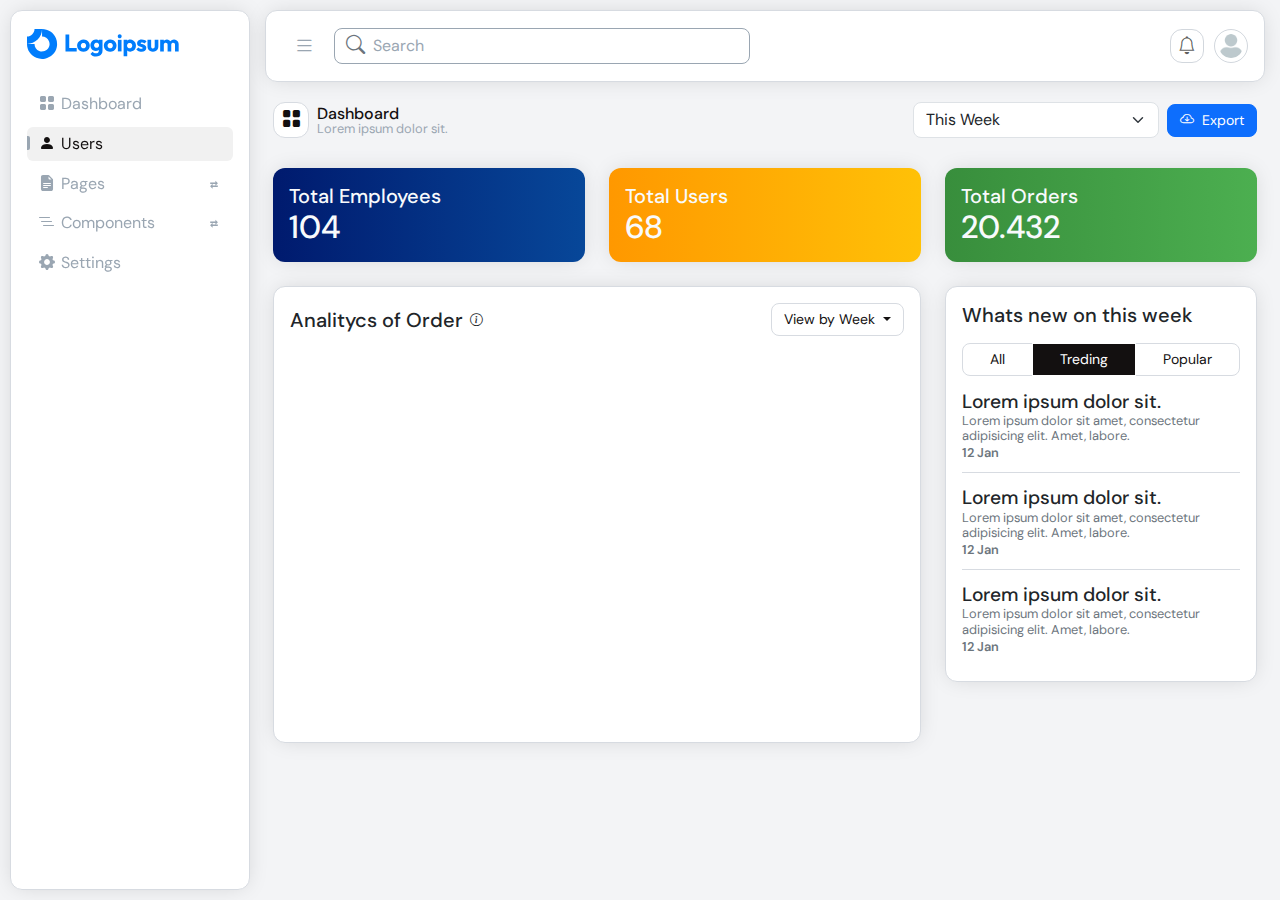
==== basic-admin/index.html @ 8241bf16 "init basic-admin" ====
<!DOCTYPE html>
<html lang="en">

<head>
    <title></title>
    <meta charset="UTF-8">
    <meta name="viewport" content="width=device-width, initial-scale=1">

    <!-- Google Fonts -->
    <link rel="preconnect" href="https://fonts.googleapis.com">
    <link rel="preconnect" href="https://fonts.gstatic.com" crossorigin>
    <link
        href="https://fonts.googleapis.com/css2?family=DM+Sans:ital,opsz,wght@0,9..40,100..1000;1,9..40,100..1000&display=swap"
        rel="stylesheet">

    <!-- Boostrap CSS -->
    <link href="assets/css/bootstrap.min.css" rel="stylesheet">
    <!-- Boostrap Icons -->
    <link rel="stylesheet" href="https://cdn.jsdelivr.net/npm/bootstrap-icons@1.11.3/font/bootstrap-icons.min.css">
    <!-- ApexChartsCss -->
    <link href="assets/css/apexcharts.css" rel="stylesheet">

    <!-- Custom CSS -->
    <link href="assets/css/app.css" rel="stylesheet">

    <!-- Boostrap JS -->
    <script src="assets/js/popper.min.js"></script>
    <script src="assets/js/bootstrap.min.js"></script>
    <!-- jquery -->
    <script src="assets/js/jquery-3.5.1.min.js"></script>
    <!-- ApexCharts JS -->
    <script src="assets/js/apexcharts.min.js"></script>
    <!-- Custom JS -->
    <script src="assets/js/app.js"></script>
</head>

<body>
    <!-- Start Sidebar -->
    <div class="sidebar" id="sidebar" sidebar-mode-mini="false">
        <div class="sidebar-header">
            <a href="#" class="sidebar-brand"><img src="assets/img/logo.svg" alt="Logo"></a>
            <a href="#" class="sidebar-brand-mini"><img src="assets/img/logo-mini.svg" alt="Logo"></a>
            <button class="sidebar-toggler" id="sidebar-toggler">
                <i class="bi bi-escape"></i>
            </button>
        </div>

        <ul class="sidebar-menu">
            <li class="sidebar-link">
                <a href="#" class="sidebar-item">
                    <i class="bi bi-grid-fill"></i>
                    <span>Dashboard</span>
                </a>
            </li>
            <li class="sidebar-link">
                <a href="#" class="sidebar-item active">
                    <i class="bi bi-person-fill"></i>
                    <span>Users</span>
                </a>
            </li>
            <li class="sidebar-link">
                <a href="javascript:void(0)" class="sidebar-item sub-item collapsed" data-bs-toggle="collapse"
                    data-bs-target="#menu-collapse">
                    <i class="bi bi-file-earmark-text-fill"></i>
                    <span>Pages</span>
                </a>
                <ul class="collapse" id="menu-collapse">
                    <li class="sidebar-subitem">
                        <a href="#" class="sidebar-subitem-link">Home</a>
                    </li>
                    <li class="sidebar-subitem">
                        <a href="#" class="sidebar-subitem-link active">About</a>
                    </li>
                    <li class="sidebar-subitem">
                        <a href="#" class="sidebar-subitem-link">Services</a>
                    </li>
                </ul>
            </li>
            <li class="sidebar-link">
                <a href="javascript:void(0)" class="sidebar-item sub-item collapsed" data-bs-toggle="collapse"
                    data-bs-target="#components-collapse">
                    <i class="bi bi-list-nested"></i>
                    <span>Components</span>
                </a>
                <ul class="collapse" id="components-collapse">
                    <li class="sidebar-subitem">
                        <a href="#" class="sidebar-subitem-link">Buttons</a>
                    </li>
                    <li class="sidebar-subitem">
                        <a href="#" class="sidebar-subitem-link">Forms</a>
                    </li>
                    <li class="sidebar-subitem">
                        <a href="#" class="sidebar-subitem-link">Tables</a>
                    </li>
                </ul>
            </li>
            <li class="sidebar-link">
                <a href="#" class="sidebar-item">
                    <i class="bi bi-gear-fill"></i>
                    <span>Settings</span>
                </a>
            </li>
        </ul>
    </div>
    <!-- End Sidebar -->

    <main>
        <!-- Start Navbar -->
        <nav class="navbar navbar-expand-lg">
            <button class="sidebar-toggler">
                <i class="bi bi-list"></i>
            </button>
            <div class="navbar-content" id="navbarNav">
                <div class="navbar-nav">
                    <div class="navbar-search">
                        <div class="custom-input-group">
                            <div class="input-group-prefix">
                                <i class="bi bi-search"></i>
                            </div>
                            <input type="search" placeholder="Search" class="form-control">
                        </div>
                    </div>
                </div>

                <ul class="navbar-nav">
                    <!-- Notification dropdown -->
                    <li class="nav-item dropdown notification-dropdown">
                        <div class="dropdown">
                            <a class="nav-link dropdown-toggle" href="#" role="button" data-bs-toggle="dropdown"
                                aria-expanded="false">
                                <i class="bi bi-bell"></i>
                            </a>
                            <ul class="dropdown-menu">
                                <li>
                                    <a href="#" class="dropdown-item">Notification 1</a>
                                </li>
                                <li>
                                    <a href="#" class="dropdown-item">Notification 2</a>
                                </li>
                                <li>
                                    <a href="#" class="dropdown-item">Notification 3</a>
                                </li>
                            </ul>
                        </div>
                    </li>

                    <!-- Profile dropdown -->
                    <li class="nav-item dropdown profile-dropdown">
                        <div class="dropdown">
                            <a class="nav-link dropdown-toggle" href="#" role="button" data-bs-toggle="dropdown"
                                aria-expanded="false">
                                <img src="assets/img/avatars/user.png" alt="Avatar" class="avatar">
                            </a>
                            <ul class="dropdown-menu">
                                <li>
                                    <a href="#" class="dropdown-item">Profile</a>
                                </li>
                                <li>
                                    <a href="#" class="dropdown-item">Settings</a>
                                </li>
                                <li>
                                    <a href="#" class="dropdown-item">Logout</a>
                                </li>
                            </ul>
                        </div>
                    </li>
                </ul>
            </div>
        </nav>
        <!-- End Navbar -->

        <!-- Start Content -->
        <div class="content">
            <div class="row">
                <!-- <div class="col-12">
                    <nav aria-label="breadcrumb">
                        <ol class="breadcrumb">
                            <li class="breadcrumb-item" aria-current="page">Home</li>
                            <li class="breadcrumb-item active" aria-current="page">Dasboard</li>
                        </ol>
                    </nav>
                </div> -->

                <!-- Content Title -->
                <div class="col-md-12">
                    <div class="content-title">
                        <div class="content-title-badge">
                            <div class="content-title-icon">
                                <i class="bi bi-grid-fill"></i>
                            </div>
                            <div class="content-title-text">
                                <h5>Dashboard</h5>
                                <span>Lorem ipsum dolor sit.</span>
                            </div>
                        </div>

                        <select name="date" id="date-dashboard" class="form-select w-25">
                            <option value="today">Today</option>
                            <option value="yesterday">Yesterday</option>
                            <option value="week" selected>This Week</option>
                            <option value="month">This Month</option>
                            <option value="year">This Year</option>
                        </select>

                        <button class="btn btn-primary"><i class="bi bi-cloud-arrow-down"></i> Export</button>
                    </div>
                </div>

                <!-- Content Card -->
                <div class="col-md-12">
                    <div class="row content-card">
                        <div class="col-12 col-md-4 content-card-item">
                            <div class="card">
                                <div class="card-body">
                                    <h5>Total Employees</h5>
                                    <h2>104</h2>
                                </div>
                            </div>
                        </div>
                        <div class="col-12 col-md-4 content-card-item">
                            <div class="card">
                                <div class="card-body">
                                    <h5>Total Users</h5>
                                    <h2>68</h2>
                                </div>
                            </div>
                        </div>
                        <div class="col-12 col-md-4 content-card-item">
                            <div class="card">
                                <div class="card-body">
                                    <h5>Total Orders</h5>
                                    <h2>20.432</h2>
                                </div>
                            </div>
                        </div>
                    </div>
                </div>

                <!-- Content Chart -->
                <div class="col-12 col-md-8 mt-4">
                    <div class="card">
                        <div class="card-body">
                            <div class="content-chart">
                                <div class="content-chart-title">
                                    <h5>Analitycs of Order</h5>
                                    <button type="button" class="btn btn-tooltip" data-bs-toggle="tooltip"
                                        data-bs-placement="top" data-bs-custom-class="custom-tooltip"
                                        data-bs-title="This is a Analitycs of Order">
                                        <i class="bi bi-info-circle"></i>
                                    </button>

                                    <div class="dropdown">
                                        <a class="btn btn-outline-default dropdown-toggle" href="#" role="button"
                                            data-bs-toggle="dropdown" aria-expanded="false">
                                            View by Week
                                        </a>

                                        <ul class="dropdown-menu">
                                            <li><a class="dropdown-item" href="#">View by Day</a></li>
                                            <li><a class="dropdown-item" href="#">View by Week</a></li>
                                            <li><a class="dropdown-item" href="#">View by Month</a></li>
                                        </ul>
                                    </div>
                                </div>

                                <canvas id="myChart"></canvas>
                            </div>
                        </div>
                    </div>
                </div>

                <!-- Content Update -->
                <div class="col-12 col-md-4 mt-4">
                    <div class="card">
                        <div class="card-body">
                            <div class="content-update">
                                <div class="content-update-title">
                                    <h5>Whats new on this week</h5>
                                </div>
                            </div>

                            <div class="btn-group btn-group-toggle w-100 mt-3" data-toggle="buttons">
                                <label class="btn btn-outline-default">
                                    All
                                </label>
                                <label class="btn btn-outline-default active">
                                    Treding
                                </label>
                                <label class="btn btn-outline-default">
                                    Popular
                                </label>
                            </div>

                            <div class="content-update-list">
                                <div class="content-update-item">
                                    <div class="content-update-item-text">
                                        <h5>Lorem ipsum dolor sit.</h5>
                                        <p>Lorem ipsum dolor sit amet, consectetur adipisicing elit. Amet,
                                            labore.</span>
                                        <div class="content-update-item-date">
                                            <span>12</span>
                                            <span>Jan</span>
                                        </div>
                                    </div>
                                </div>

                                <div class="content-update-item">
                                    <div class="content-update-item-text">
                                        <h5>Lorem ipsum dolor sit.</h5>
                                        <p>Lorem ipsum dolor sit amet, consectetur adipisicing elit. Amet,
                                            labore.</span>
                                        <div class="content-update-item-date">
                                            <span>12</span>
                                            <span>Jan</span>
                                        </div>
                                    </div>
                                </div>

                                <div class="content-update-item">
                                    <div class="content-update-item-text">
                                        <h5>Lorem ipsum dolor sit.</h5>
                                        <p>Lorem ipsum dolor sit amet, consectetur adipisicing elit. Amet,
                                            labore.</span>
                                        <div class="content-update-item-date">
                                            <span>12</span>
                                            <span>Jan</span>
                                        </div>
                                    </div>
                                </div>
                            </div>
                        </div>
                    </div>
                </div>
            </div>
        </div>
        <!-- End Content -->
    </main>

    <script>
        var options = {
            series: [{
                name: 'Net Profit',
                data: [44, 55, 57, 56, 61, 58, 63, 60, 66]
            }, {
                name: 'Revenue',
                data: [76, 85, 101, 98, 87, 105, 91, 114, 94]
            }, {
                name: 'Free Cash Flow',
                data: [35, 41, 36, 26, 45, 48, 52, 53, 41]
            }],
            chart: {
                type: 'bar',
                height: 350
            },
            plotOptions: {
                bar: {
                    horizontal: false,
                    columnWidth: '55%',
                    borderRadius: 5,
                    borderRadiusApplication: 'end'
                },
            },
            dataLabels: {
                enabled: false
            },
            stroke: {
                show: true,
                width: 2,
                colors: ['transparent']
            },
            xaxis: {
                categories: ['Feb', 'Mar', 'Apr', 'May', 'Jun', 'Jul', 'Aug', 'Sep', 'Oct'],
            },
            yaxis: {
                title: {
                    text: '$ (thousands)'
                }
            },
            fill: {
                opacity: 1
            },
            tooltip: {
                y: {
                    formatter: function (val) {
                        return "$ " + val + " thousands"
                    }
                }
            }
        };

        var chart = new ApexCharts(document.querySelector("#myChart"), options);

        $(document).ready(function () {
            chart.render();
        });
    </script>
</body>

</html>
---- basic-admin/assets/css/apexcharts.css ----
@keyframes opaque {
  0% {
    opacity: 0
  }

  to {
    opacity: 1
  }
}

@keyframes resizeanim {

  0%,
  to {
    opacity: 0
  }
}

.apexcharts-canvas {
  position: relative;
  direction: ltr !important;
  user-select: none
}

.apexcharts-canvas ::-webkit-scrollbar {
  -webkit-appearance: none;
  width: 6px
}

.apexcharts-canvas ::-webkit-scrollbar-thumb {
  border-radius: 4px;
  background-color: rgba(0, 0, 0, .5);
  box-shadow: 0 0 1px rgba(255, 255, 255, .5);
  -webkit-box-shadow: 0 0 1px rgba(255, 255, 255, .5)
}

.apexcharts-inner {
  position: relative
}

.apexcharts-text tspan {
  font-family: inherit
}

rect.legend-mouseover-inactive,
.legend-mouseover-inactive rect,
.legend-mouseover-inactive path,
.legend-mouseover-inactive circle,
.legend-mouseover-inactive line,
.legend-mouseover-inactive text.apexcharts-yaxis-title-text,
.legend-mouseover-inactive text.apexcharts-yaxis-label {
  transition: .15s ease all;
  opacity: .2
}

.apexcharts-legend-text {
  padding-left: 15px;
  margin-left: -15px;
}

.apexcharts-series-collapsed {
  opacity: 0
}

.apexcharts-tooltip {
  border-radius: 5px;
  box-shadow: 2px 2px 6px -4px #999;
  cursor: default;
  font-size: 14px;
  left: 62px;
  opacity: 0;
  pointer-events: none;
  position: absolute;
  top: 20px;
  display: flex;
  flex-direction: column;
  overflow: hidden;
  white-space: nowrap;
  z-index: 12;
  transition: .15s ease all
}

.apexcharts-tooltip.apexcharts-active {
  opacity: 1;
  transition: .15s ease all
}

.apexcharts-tooltip.apexcharts-theme-light {
  border: 1px solid #e3e3e3;
  background: rgba(255, 255, 255, .96)
}

.apexcharts-tooltip.apexcharts-theme-dark {
  color: #fff;
  background: rgba(30, 30, 30, .8)
}

.apexcharts-tooltip * {
  font-family: inherit
}

.apexcharts-tooltip-title {
  padding: 6px;
  font-size: 15px;
  margin-bottom: 4px
}

.apexcharts-tooltip.apexcharts-theme-light .apexcharts-tooltip-title {
  background: #eceff1;
  border-bottom: 1px solid #ddd
}

.apexcharts-tooltip.apexcharts-theme-dark .apexcharts-tooltip-title {
  background: rgba(0, 0, 0, .7);
  border-bottom: 1px solid #333
}

.apexcharts-tooltip-text-goals-value,
.apexcharts-tooltip-text-y-value,
.apexcharts-tooltip-text-z-value {
  display: inline-block;
  margin-left: 5px;
  font-weight: 600
}

.apexcharts-tooltip-text-goals-label:empty,
.apexcharts-tooltip-text-goals-value:empty,
.apexcharts-tooltip-text-y-label:empty,
.apexcharts-tooltip-text-y-value:empty,
.apexcharts-tooltip-text-z-value:empty,
.apexcharts-tooltip-title:empty {
  display: none
}

.apexcharts-tooltip-text-goals-label,
.apexcharts-tooltip-text-goals-value {
  padding: 6px 0 5px
}

.apexcharts-tooltip-goals-group,
.apexcharts-tooltip-text-goals-label,
.apexcharts-tooltip-text-goals-value {
  display: flex
}

.apexcharts-tooltip-text-goals-label:not(:empty),
.apexcharts-tooltip-text-goals-value:not(:empty) {
  margin-top: -6px
}

.apexcharts-tooltip-marker {
  width: 12px;
  height: 12px;
  position: relative;
  top: 0;
  margin-right: 10px;
  border-radius: 50%
}

.apexcharts-tooltip-series-group {
  padding: 0 10px;
  display: none;
  text-align: left;
  justify-content: left;
  align-items: center
}

.apexcharts-tooltip-series-group.apexcharts-active .apexcharts-tooltip-marker {
  opacity: 1
}

.apexcharts-tooltip-series-group.apexcharts-active,
.apexcharts-tooltip-series-group:last-child {
  padding-bottom: 4px
}

.apexcharts-tooltip-y-group {
  padding: 6px 0 5px
}

.apexcharts-custom-tooltip,
.apexcharts-tooltip-box {
  padding: 4px 8px
}

.apexcharts-tooltip-boxPlot {
  display: flex;
  flex-direction: column-reverse
}

.apexcharts-tooltip-box>div {
  margin: 4px 0
}

.apexcharts-tooltip-box span.value {
  font-weight: 700
}

.apexcharts-tooltip-rangebar {
  padding: 5px 8px
}

.apexcharts-tooltip-rangebar .category {
  font-weight: 600;
  color: #777
}

.apexcharts-tooltip-rangebar .series-name {
  font-weight: 700;
  display: block;
  margin-bottom: 5px
}

.apexcharts-xaxistooltip,
.apexcharts-yaxistooltip {
  opacity: 0;
  pointer-events: none;
  color: #373d3f;
  font-size: 13px;
  text-align: center;
  border-radius: 2px;
  position: absolute;
  z-index: 10;
  background: #eceff1;
  border: 1px solid #90a4ae
}

.apexcharts-xaxistooltip {
  padding: 9px 10px;
  transition: .15s ease all
}

.apexcharts-xaxistooltip.apexcharts-theme-dark {
  background: rgba(0, 0, 0, .7);
  border: 1px solid rgba(0, 0, 0, .5);
  color: #fff
}

.apexcharts-xaxistooltip:after,
.apexcharts-xaxistooltip:before {
  left: 50%;
  border: solid transparent;
  content: " ";
  height: 0;
  width: 0;
  position: absolute;
  pointer-events: none
}

.apexcharts-xaxistooltip:after {
  border-color: transparent;
  border-width: 6px;
  margin-left: -6px
}

.apexcharts-xaxistooltip:before {
  border-color: transparent;
  border-width: 7px;
  margin-left: -7px
}

.apexcharts-xaxistooltip-bottom:after,
.apexcharts-xaxistooltip-bottom:before {
  bottom: 100%
}

.apexcharts-xaxistooltip-top:after,
.apexcharts-xaxistooltip-top:before {
  top: 100%
}

.apexcharts-xaxistooltip-bottom:after {
  border-bottom-color: #eceff1
}

.apexcharts-xaxistooltip-bottom:before {
  border-bottom-color: #90a4ae
}

.apexcharts-xaxistooltip-bottom.apexcharts-theme-dark:after,
.apexcharts-xaxistooltip-bottom.apexcharts-theme-dark:before {
  border-bottom-color: rgba(0, 0, 0, .5)
}

.apexcharts-xaxistooltip-top:after {
  border-top-color: #eceff1
}

.apexcharts-xaxistooltip-top:before {
  border-top-color: #90a4ae
}

.apexcharts-xaxistooltip-top.apexcharts-theme-dark:after,
.apexcharts-xaxistooltip-top.apexcharts-theme-dark:before {
  border-top-color: rgba(0, 0, 0, .5)
}

.apexcharts-xaxistooltip.apexcharts-active {
  opacity: 1;
  transition: .15s ease all
}

.apexcharts-yaxistooltip {
  padding: 4px 10px
}

.apexcharts-yaxistooltip.apexcharts-theme-dark {
  background: rgba(0, 0, 0, .7);
  border: 1px solid rgba(0, 0, 0, .5);
  color: #fff
}

.apexcharts-yaxistooltip:after,
.apexcharts-yaxistooltip:before {
  top: 50%;
  border: solid transparent;
  content: " ";
  height: 0;
  width: 0;
  position: absolute;
  pointer-events: none
}

.apexcharts-yaxistooltip:after {
  border-color: transparent;
  border-width: 6px;
  margin-top: -6px
}

.apexcharts-yaxistooltip:before {
  border-color: transparent;
  border-width: 7px;
  margin-top: -7px
}

.apexcharts-yaxistooltip-left:after,
.apexcharts-yaxistooltip-left:before {
  left: 100%
}

.apexcharts-yaxistooltip-right:after,
.apexcharts-yaxistooltip-right:before {
  right: 100%
}

.apexcharts-yaxistooltip-left:after {
  border-left-color: #eceff1
}

.apexcharts-yaxistooltip-left:before {
  border-left-color: #90a4ae
}

.apexcharts-yaxistooltip-left.apexcharts-theme-dark:after,
.apexcharts-yaxistooltip-left.apexcharts-theme-dark:before {
  border-left-color: rgba(0, 0, 0, .5)
}

.apexcharts-yaxistooltip-right:after {
  border-right-color: #eceff1
}

.apexcharts-yaxistooltip-right:before {
  border-right-color: #90a4ae
}

.apexcharts-yaxistooltip-right.apexcharts-theme-dark:after,
.apexcharts-yaxistooltip-right.apexcharts-theme-dark:before {
  border-right-color: rgba(0, 0, 0, .5)
}

.apexcharts-yaxistooltip.apexcharts-active {
  opacity: 1
}

.apexcharts-yaxistooltip-hidden {
  display: none
}

.apexcharts-xcrosshairs,
.apexcharts-ycrosshairs {
  pointer-events: none;
  opacity: 0;
  transition: .15s ease all
}

.apexcharts-xcrosshairs.apexcharts-active,
.apexcharts-ycrosshairs.apexcharts-active {
  opacity: 1;
  transition: .15s ease all
}

.apexcharts-ycrosshairs-hidden {
  opacity: 0
}

.apexcharts-selection-rect {
  cursor: move
}

.svg_select_shape {
  stroke-width: 1;
  stroke-dasharray: 10 10;
  stroke: black;
  stroke-opacity: 0.1;
  pointer-events: none;
  fill: none;
}

.svg_select_handle {
  stroke-width: 3;
  stroke: black;
  fill: none;
}

.svg_select_handle_r {
  cursor: e-resize;
}

.svg_select_handle_l {
  cursor: w-resize;
}

.apexcharts-svg.apexcharts-zoomable.hovering-zoom {
  cursor: crosshair
}

.apexcharts-svg.apexcharts-zoomable.hovering-pan {
  cursor: move
}

.apexcharts-menu-icon,
.apexcharts-pan-icon,
.apexcharts-reset-icon,
.apexcharts-selection-icon,
.apexcharts-toolbar-custom-icon,
.apexcharts-zoom-icon,
.apexcharts-zoomin-icon,
.apexcharts-zoomout-icon {
  cursor: pointer;
  width: 20px;
  height: 20px;
  line-height: 24px;
  color: #6e8192;
  text-align: center
}

.apexcharts-menu-icon svg,
.apexcharts-reset-icon svg,
.apexcharts-zoom-icon svg,
.apexcharts-zoomin-icon svg,
.apexcharts-zoomout-icon svg {
  fill: #6e8192
}

.apexcharts-selection-icon svg {
  fill: #444;
  transform: scale(.76)
}

.apexcharts-theme-dark .apexcharts-menu-icon svg,
.apexcharts-theme-dark .apexcharts-pan-icon svg,
.apexcharts-theme-dark .apexcharts-reset-icon svg,
.apexcharts-theme-dark .apexcharts-selection-icon svg,
.apexcharts-theme-dark .apexcharts-toolbar-custom-icon svg,
.apexcharts-theme-dark .apexcharts-zoom-icon svg,
.apexcharts-theme-dark .apexcharts-zoomin-icon svg,
.apexcharts-theme-dark .apexcharts-zoomout-icon svg {
  fill: #f3f4f5
}

.apexcharts-canvas .apexcharts-reset-zoom-icon.apexcharts-selected svg,
.apexcharts-canvas .apexcharts-selection-icon.apexcharts-selected svg,
.apexcharts-canvas .apexcharts-zoom-icon.apexcharts-selected svg {
  fill: #008ffb
}

.apexcharts-theme-light .apexcharts-menu-icon:hover svg,
.apexcharts-theme-light .apexcharts-reset-icon:hover svg,
.apexcharts-theme-light .apexcharts-selection-icon:not(.apexcharts-selected):hover svg,
.apexcharts-theme-light .apexcharts-zoom-icon:not(.apexcharts-selected):hover svg,
.apexcharts-theme-light .apexcharts-zoomin-icon:hover svg,
.apexcharts-theme-light .apexcharts-zoomout-icon:hover svg {
  fill: #333
}

.apexcharts-menu-icon,
.apexcharts-selection-icon {
  position: relative
}

.apexcharts-reset-icon {
  margin-left: 5px
}

.apexcharts-menu-icon,
.apexcharts-reset-icon,
.apexcharts-zoom-icon {
  transform: scale(.85)
}

.apexcharts-zoomin-icon,
.apexcharts-zoomout-icon {
  transform: scale(.7)
}

.apexcharts-zoomout-icon {
  margin-right: 3px
}

.apexcharts-pan-icon {
  transform: scale(.62);
  position: relative;
  left: 1px;
  top: 0
}

.apexcharts-pan-icon svg {
  fill: #fff;
  stroke: #6e8192;
  stroke-width: 2
}

.apexcharts-pan-icon.apexcharts-selected svg {
  stroke: #008ffb
}

.apexcharts-pan-icon:not(.apexcharts-selected):hover svg {
  stroke: #333
}

.apexcharts-toolbar {
  position: absolute;
  z-index: 11;
  max-width: 176px;
  text-align: right;
  border-radius: 3px;
  padding: 0 6px 2px;
  display: flex;
  justify-content: space-between;
  align-items: center
}

.apexcharts-menu {
  background: #fff;
  position: absolute;
  top: 100%;
  border: 1px solid #ddd;
  border-radius: 3px;
  padding: 3px;
  right: 10px;
  opacity: 0;
  min-width: 110px;
  transition: .15s ease all;
  pointer-events: none
}

.apexcharts-menu.apexcharts-menu-open {
  opacity: 1;
  pointer-events: all;
  transition: .15s ease all
}

.apexcharts-menu-item {
  padding: 6px 7px;
  font-size: 12px;
  cursor: pointer
}

.apexcharts-theme-light .apexcharts-menu-item:hover {
  background: #eee
}

.apexcharts-theme-dark .apexcharts-menu {
  background: rgba(0, 0, 0, .7);
  color: #fff
}

@media screen and (min-width:768px) {
  .apexcharts-canvas:hover .apexcharts-toolbar {
    opacity: 1
  }
}

.apexcharts-canvas .apexcharts-element-hidden,
.apexcharts-datalabel.apexcharts-element-hidden,
.apexcharts-hide .apexcharts-series-points {
  opacity: 0;
}

.apexcharts-hidden-element-shown {
  opacity: 1;
  transition: 0.25s ease all;
}

.apexcharts-datalabel,
.apexcharts-datalabel-label,
.apexcharts-datalabel-value,
.apexcharts-datalabels,
.apexcharts-pie-label {
  cursor: default;
  pointer-events: none
}

.apexcharts-pie-label-delay {
  opacity: 0;
  animation-name: opaque;
  animation-duration: .3s;
  animation-fill-mode: forwards;
  animation-timing-function: ease
}

.apexcharts-radialbar-label {
  cursor: pointer;
}

.apexcharts-annotation-rect,
.apexcharts-area-series .apexcharts-area,
.apexcharts-gridline,
.apexcharts-line,
.apexcharts-point-annotation-label,
.apexcharts-radar-series path:not(.apexcharts-marker),
.apexcharts-radar-series polygon,
.apexcharts-toolbar svg,
.apexcharts-tooltip .apexcharts-marker,
.apexcharts-xaxis-annotation-label,
.apexcharts-yaxis-annotation-label,
.apexcharts-zoom-rect,
.no-pointer-events {
  pointer-events: none
}

.apexcharts-tooltip-active .apexcharts-marker {
  transition: .15s ease all
}

.resize-triggers {
  animation: 1ms resizeanim;
  visibility: hidden;
  opacity: 0;
  height: 100%;
  width: 100%;
  overflow: hidden
}

.contract-trigger:before,
.resize-triggers,
.resize-triggers>div {
  content: " ";
  display: block;
  position: absolute;
  top: 0;
  left: 0
}

.resize-triggers>div {
  height: 100%;
  width: 100%;
  background: #eee;
  overflow: auto
}

.contract-trigger:before {
  overflow: hidden;
  width: 200%;
  height: 200%
}

.apexcharts-bar-goals-markers {
  pointer-events: none
}

.apexcharts-bar-shadows {
  pointer-events: none
}

.apexcharts-rangebar-goals-markers {
  pointer-events: none
}
---- basic-admin/assets/css/app.css ----
:root {
    --primary: #9AA6B2;
    --secondary: #6c757d;
    --background-color: #F3F4F6;
    --bs-secondary-color: #9aa6b2;
    --bs-border-radius: 0.5rem;
    --bs-border-radius-card: 0.75rem;
    --bs-border-radius-item: 0.375rem;
    --default-text-color: #131010;
    --default-font-size: 1.125rem;
    --default-line-height: 1.6;
    --default-border-color: #D7DBE1;
    --default-border-width: 1px;
    --default-border-style: solid;
}

* {
    box-sizing: border-box;
}

body {
    font-family: 'Dm Sans', sans-serif;
    font-size: var(--default-font-size);
    line-height: var(--default-line-height);
    color: var(--default-text-color);
    background-color: var(--background-color);
    margin: 0;
    padding: 0;
}

h1,
h2,
h3,
h4,
h5,
h6 {
    margin: 0;
    padding: 0;
}

ul {
    list-style: none;
    margin: 0;
    padding: 0;
}

a {
    text-decoration: none;
    color: var(--primary);
}

button {
    cursor: pointer;
    border: none;
    background-color: transparent;
}

.container {
    max-width: 1200px;
    margin: 0 auto;
    padding: 0 15px;
}

/* Sidebar */

.sidebar {
    margin: 10px 0px 10px 10px;
    height: calc(100vh - 20px);
    border-radius: var(--bs-border-radius-card);
    position: fixed;
    top: 0;
    left: 0;
    z-index: 1000;
    background-color: #fff;
    border: var(--default-border-width) var(--default-border-style) var(--default-border-color);
    box-shadow: 0px 0px 22px -4px rgba(0, 0, 0, 0.15);
    transition: 0.5s all ease-out;
}

.sidebar:not(.sidebar-mini) {
    width: 240px;
}

.sidebar.sidebar-mini {
    width: 70px;
}

.sidebar:hover {
    box-shadow: none;
}

.sidebar .sidebar-header {
    padding: 18px 16px;
    display: flex;
    align-items: center;
    justify-content: space-between;
}

.sidebar.sidebar-mini .sidebar-header .sidebar-brand {
    width: 0;
    opacity: 0;
}

.sidebar .sidebar-header .sidebar-brand img {
    width: 75%;
}

.sidebar .sidebar-header .sidebar-brand-mini {
    display: flex;
    align-items: center;
    justify-content: start;
}

.sidebar .sidebar-header .sidebar-brand-mini img {
    width: 75%;
}

.sidebar:not(.sidebar-mini) .sidebar-header .sidebar-brand-mini {
    width: 0;
    opacity: 0;
}

.sidebar .sidebar-header .sidebar-toggler {
    font-size: 1.3rem;
    transform: rotate(135deg);
    color: var(--primary);
}

@media (min-width: 992px) {
    .sidebar .sidebar-toggler {
        display: none;
    }
}

.sidebar .sidebar-menu {
    margin-top: 10px;
    display: flex;
    flex-direction: column;
    padding: 0;
    gap: 6px;
}

.sidebar .sidebar-link {
    width: 100%;
    padding: 0 16px;
    font-size: 16px;
}

.sidebar .sidebar-menu .sidebar-link .sidebar-item {
    display: flex;
    position: relative;
    align-items: center;
    gap: 6px;
    padding: 4px 8px;
    border-radius: var(--bs-border-radius-item);
    border-left: 4px solid transparent;
    transition: 0.5s all ease-out;
}

.sidebar .sidebar-menu .sidebar-link .sidebar-item span {
    width: 100%;
    opacity: 1;
    overflow: hidden;
    transition: 0.5s all ease-out;
}

.sidebar.sidebar-mini .sidebar-menu .sidebar-link .sidebar-item span {
    width: 0;
    opacity: 0;
}

.sidebar .sidebar-menu .sidebar-link .sidebar-item.active {
    background-color: #f1f1f1;
    color: var(--default-text-color);
}

.sidebar .sidebar-menu .sidebar-link .sidebar-item.active::before {
    content: '';
    position: absolute;
    width: 3px;
    height: 40%;
    border-radius: 0 2px 2px 0;
    left: -4px;
    top: 28%;
    background-color: var(--primary);
}

.sidebar .sidebar-menu .sidebar-link .sidebar-item:hover {
    background-color: #f1f1f1;
    color: var(--default-text-color);
}

.sidebar:not(.sidebar-mini) .sidebar-menu .sidebar-link .sidebar-item.sub-item::after {
    content: '\2b81';
    font-size: 0.6rem;
    font-weight: bold;
    margin-left: auto;
    margin-right: 8px;
    transform: rotate(90deg);
    transition: 0.5s all ease-out;
}

.sidebar:not(.sidebar-mini) .sidebar-menu .sidebar-link .sidebar-item.sub-item:not(.collapsed)::after {
    transform: rotate(-90deg);
}

.sidebar .sidebar-menu .sidebar-subitem {
    width: 100%;
    font-size: 14px;
}

.sidebar .sidebar-menu .sidebar-subitem .sidebar-subitem-link {
    display: block;
    position: relative;
    padding: 4px 8px 4px 32px;
    margin-top: 4px;
    border-radius: var(--bs-border-radius-item);
    border-left: 4px solid transparent;
    transition: 0.5s all ease-out;
}

.sidebar .sidebar-menu .sidebar-subitem .sidebar-subitem-link::before {
    content: '\2022';
    position: absolute;
    color: #9AA6B2;
    font-size: 1.4rem;
    margin-top: -6px;
    margin-left: -13px;
}

.sidebar .sidebar-menu .sidebar-subitem .sidebar-subitem-link:hover {
    background-color: #e9ecef;
    color: var(--default-text-color);
}

.sidebar .sidebar-menu .sidebar-subitem .sidebar-subitem-link:hover::before {
    color: var(--default-text-color);
}

main {
    padding: 10px 15px;
    transition: 0.5s all ease-out;
}

/* main when .sidebar.sidebar-mini */
.sidebar.sidebar-mini+main {
    margin-left: 70px;
}

/* main when .sidebar.sidebar-mini */
.sidebar+main {
    margin-left: 250px;
}

/* Navbar */

.navbar {
    border-radius: var(--bs-border-radius-card);
    padding: 10px 8px;
    display: flex;
    justify-content: space-between;
    align-items: center;
    background-color: #fff;
    border: var(--default-border-width) var(--default-border-style) var(--default-border-color);
    box-shadow: 0px 0px 22px -4px rgba(0, 0, 0, 0.15);
}

.navbar:hover {
    box-shadow: none;
}

.navbar .sidebar-toggler {
    width: 60px;
    font-size: 1.3rem;
    color: var(--primary);
}

.navbar .navbar-content {
    width: calc(100% - 60px);
    display: flex;
    align-items: center;
    justify-content: space-between;
    gap: 10px;
}

.navbar .navbar-content .navbar-nav {
    display: flex;
    align-items: center;
    justify-content: space-between;
    gap: 2px;
}

.navbar .navbar-content .navbar-search {
    display: inline;
    width: 26rem;
}

.navbar .navbar-content .navbar-search .form-control {
    padding: 0.315rem 12px 0.315rem 2.375rem;
}

.navbar .navbar-content .dropdown .dropdown-toggle::after {
    display: none !important;
}

.navbar .navbar-content .notification-dropdown .dropdown-toggle {
    width: 34px;
    height: 34px;
    border-radius: 12px;
    border: var(--default-border-width) var(--default-border-style) #9aa6b272;
    display: flex;
    align-items: center;
    justify-content: center;
}

.navbar .navbar-content .profile-dropdown img {
    width: 34px;
    height: 34px;
    padding: 4px;
    border-radius: 50%;
    border: var(--default-border-width) var(--default-border-style) #9aa6b272;
}

.content {
    margin-top: 10px;
    padding: 10px 8px;
}

.content-title {
    display: flex;
    align-items: center;
    justify-content: start;
    gap: 8px;
    margin-bottom: 16px;
}

.content-title .content-title-badge {
    display: flex;
    align-items: center;
    justify-content: space-between;
    gap: 8px;
    margin-right: auto;
}

.content-title .content-title-icon {
    width: 36px;
    height: 36px;
    display: flex;
    align-items: center;
    justify-content: center;
    border: var(--default-border-width) var(--default-border-style) var(--default-border-color);
    border-radius: var(--bs-border-radius-card);
    background-color: #fff;
}

.content-title .content-title-icon i {
    font-size: 1.2rem;
}

.content-title .content-title-text {
    display: flex;
    align-items: start;
    justify-content: start;
    flex-direction: column;
    gap: 0px;
}

.content-title .content-title-text h5 {
    font-size: 1rem;
    font-weight: 500;
    line-height: 1.2;
}

.content-title .content-title-text span {
    font-size: 0.8rem;
    line-height: 1;
    color: var(--primary);
}

.content-card {
    margin-top: 0.85rem;
}

.content-card .card {
    border-radius: var(--bs-border-radius-card);
    border: none;
    box-shadow: 0px 0px 22px -4px rgba(0, 0, 0, 0.15);
}

.content-card .card:hover {
    box-shadow: none;
}

.content-card .card .card-body {
    padding: 16px;
    color: #F8FAFC;
}

.content-card .content-card-item:first-child .card {
    background: linear-gradient(-90deg, #074799 0%, #001A6E 100%);
}

.content-card .content-card-item:nth-child(2) .card {
    background: linear-gradient(-90deg, #FFC107 0%, #FF9800 100%);
}

.content-card .content-card-item:nth-child(3) .card {
    background: linear-gradient(-90deg, #4CAF50 0%, #388E3C 100%);
}

.content-chart .content-chart-title {
    display: flex;
    align-items: center;
    justify-content: start;
    gap: 2px;
    margin-bottom: 16px;
}

.content-chart .content-chart-title .btn-tooltip {
    padding: 4px;
    border-radius: 22px;
}

.content-chart .content-chart-title .btn i {
    font-size: 0.8rem;
    margin: 0;
    padding: 0;
}

.content-chart .content-chart-title .dropdown {
    margin-left: auto;
}

.content-update-list {
    margin-top: 0.85rem;
    display: flex;
    flex-direction: column;
    gap: 0.85rem;
}

.content-update-list .content-update-item {
    padding-bottom: 8px;
    border-bottom: var(--default-border-width) var(--default-border-style) var(--default-border-color);
}

.content-update-list .content-update-item:last-child {
    border-bottom: none;
}

.content-update-list .content-update-item h5 {
    font-size: 1.2rem;
    font-weight: 500;
}

.content-update-list .content-update-item p {
    font-size: 0.8rem;
    color: var(--secondary);
    margin: 0;
    line-height: 1.2;
}

.content-update-list .content-update-item .content-update-item-date {
    font-size: 0.8rem;
    font-weight: 600;
    color: var(--secondary);
}

/* Custom Component */

.custom-input-group {
    position: relative;
    display: flex;
    align-items: center;
}

.custom-input-group .input-group-prefix {
    position: absolute;
    left: 0;
    padding: 0 12px;
    display: flex;
    align-items: center;
    height: 100%;
    color: var(--secondary);
}

.custom-input-group .input-group-prefix i {
    font-size: 1.2rem;
}

.custom-input-group .input-group-suffix {
    position: absolute;
    right: 0;
    padding: 0 12px;
    display: flex;
    align-items: center;
    height: 100%;
    color: var(--secondary);
}

.custom-input-group .input-group-suffix i {
    font-size: 1.2rem;
}

.custom-input-group input {
    width: 100%;
    padding: 8px 8px 8px 38px;
    border: 1px solid #9aa6b2;
    border-radius: var(--bs-border-radius);
    outline: none;
}

/* Form */

.form-control {
    padding: 0.315rem 0.75rem;
}

.form-control:focus {
    border-color: #9aa6b2;
    box-shadow: 0 0 0 .15rem rgba(154, 166, 178, .25);
}

.form-control[type="search"]::-webkit-search-cancel-button {
    -webkit-appearance: none;
    height: 18px;
    width: 18px;
    margin-left: .4em;
    background-image: url("data:image/svg+xml;utf8,<svg xmlns='http://www.w3.org/2000/svg' width='18' height='18' viewBox='0 0 24 24' fill='%23777'><path d='M19 6.41L17.59 5 12 10.59 6.41 5 5 6.41 10.59 12 5 17.59 6.41 19 12 13.41 17.59 19 19 17.59 13.41 12z'/></svg>");
    cursor: pointer;
}

.form-select {
    padding: 0.315rem 0.75rem;
}

.form-select:focus {
    border-color: #9aa6b2;
    box-shadow: 0 0 0 .15rem rgba(154, 166, 178, .25);
}

/* Breadcrumb */
.breadcrumb .breadcrumb-item {
    color: var(--secondary);
}

.breadcrumb .breadcrumb-item.active {
    color: var(--default-text-color);
    font-weight: 500;
    padding-left: 4px;
}

.breadcrumb .breadcrumb-item.active::before {
    color: var(--secondary);
    font-weight: 400;
    padding-right: 4px;
}

.btn {
    padding: 0.315rem 0.75rem;
    font-size: 0.875rem;
}

.btn i {
    margin-right: 4px;
}

.btn-outline-default {
    color: var(--default-text-color);
    background-color: transparent;
    border: var(--default-border-width) var(--default-border-style) var(--default-border-color);
}

.btn-outline-default:hover {
    color: #fff;
    background-color: var(--default-text-color);
    border-color: 1px solid var(--default-text-color);
}

.btn-outline-default.active {
    color: #fff;
    background-color: var(--default-text-color);
    border-color: 1px solid var(--default-text-color);
}

.card {
    border-radius: var(--bs-border-radius-card);
    border: var(--default-border-width) var(--default-border-style) var(--default-border-color);
    box-shadow: 0px 0px 22px -4px rgba(0, 0, 0, 0.15);
}

.card:hover {
    box-shadow: none;
}

.tooltip {
    margin-bottom: -8px !important;
}

.tooltip-inner {
    color: var(--secondary);
    background-color: #fff;
    border: var(--default-border-width) var(--default-border-style) var(--default-border-color);
    border-radius: var(--bs-border-radius);
}

.tooltip-arrow {
    display: none !important;
}
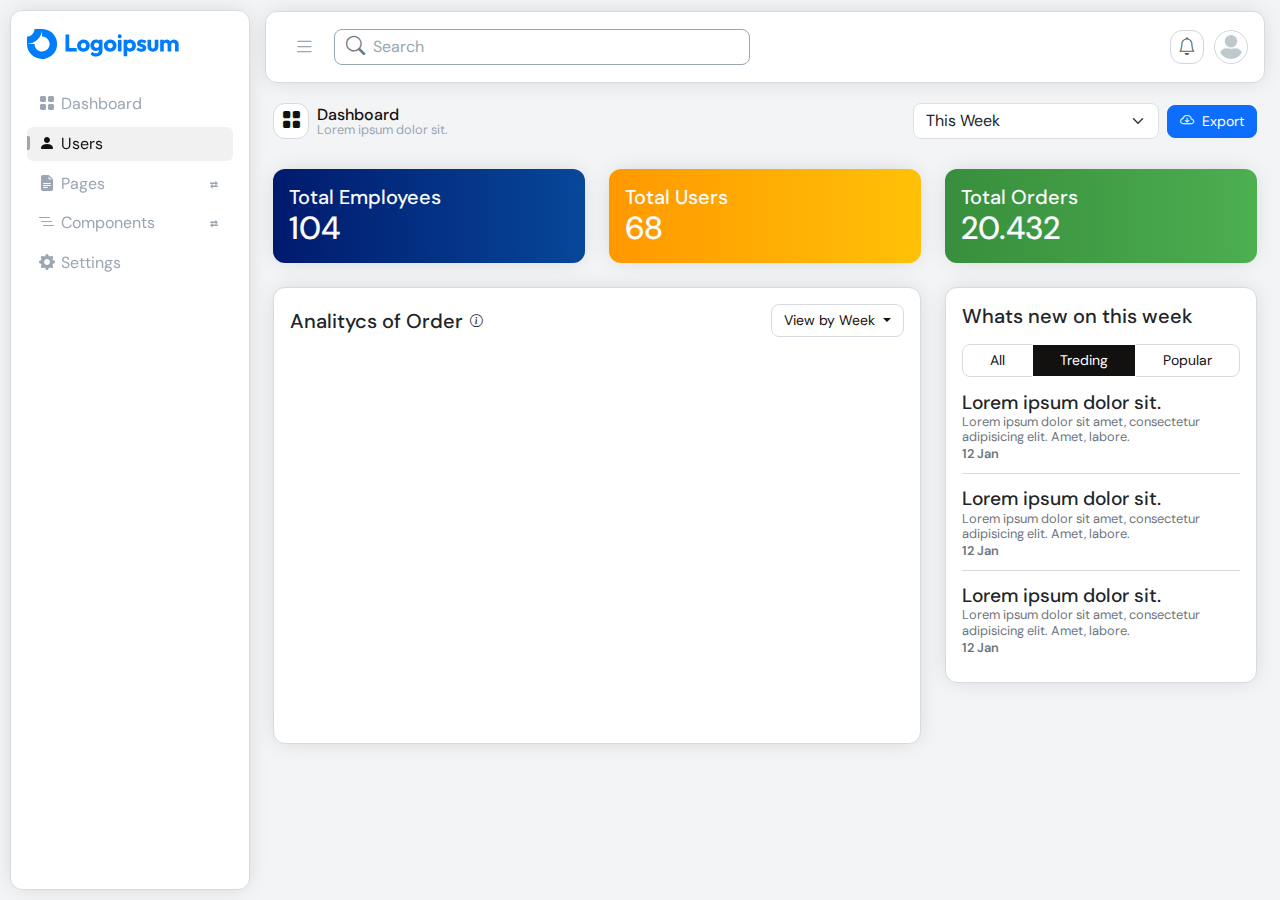
==== commit 4352b049: "update styles and structure for basic admin interface" ====
--- a/basic-admin/index.html
+++ b/basic-admin/index.html
@@ -2,9 +2,9 @@
 <html lang="en">
 
 <head>
-    <title></title>
     <meta charset="UTF-8">
     <meta name="viewport" content="width=device-width, initial-scale=1">
+    <title>Basic Admin</title>
 
     <!-- Google Fonts -->
     <link rel="preconnect" href="https://fonts.googleapis.com">
--- a/basic-admin/assets/css/app.css
+++ b/basic-admin/assets/css/app.css
@@ -238,7 +238,7 @@
 }
 
 main {
-    padding: 10px 15px;
+    padding: 11px 15px;
     transition: 0.5s all ease-out;
 }
 
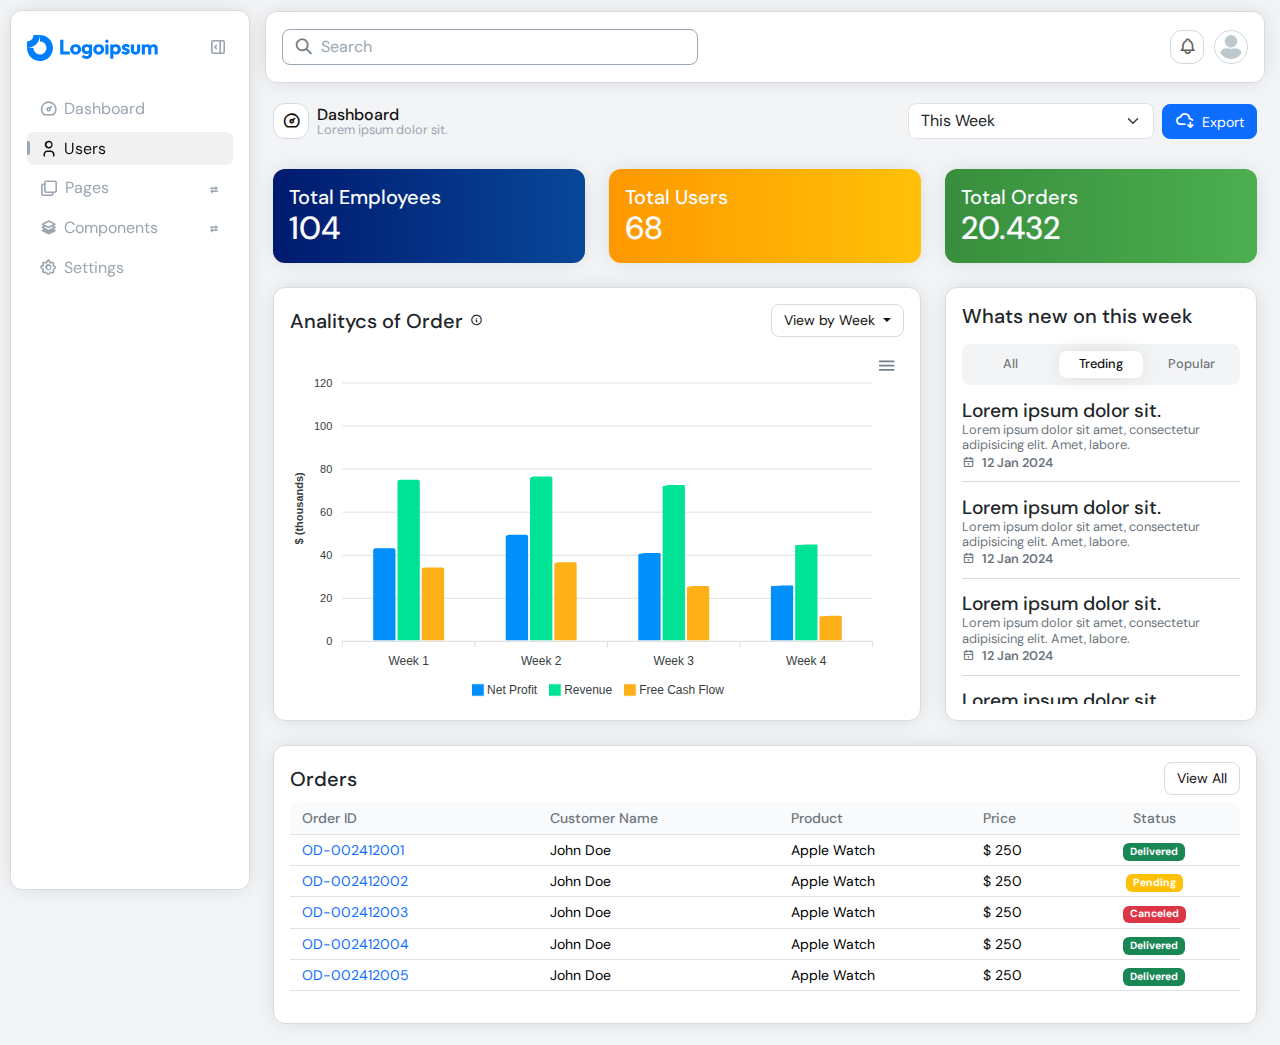
==== commit 480727b5: "add navbar and sidebar components with responsive design" ====
--- a/basic-admin/index.html
+++ b/basic-admin/index.html
@@ -15,53 +15,57 @@
 
     <!-- Boostrap CSS -->
     <link href="assets/css/bootstrap.min.css" rel="stylesheet">
-    <!-- Boostrap Icons -->
-    <link rel="stylesheet" href="https://cdn.jsdelivr.net/npm/bootstrap-icons@1.11.3/font/bootstrap-icons.min.css">
+    <!-- Tabler Icon -->
+    <link href="assets/css/tabler-icons.min.css" rel="stylesheet">
+    <link href="assets/css/tabler-icons-filled.min.css" rel="stylesheet">
+    <link href="assets/css/tabler-icons-outline.min.css" rel="stylesheet">
     <!-- ApexChartsCss -->
     <link href="assets/css/apexcharts.css" rel="stylesheet">
-
     <!-- Custom CSS -->
     <link href="assets/css/app.css" rel="stylesheet">
 
     <!-- Boostrap JS -->
     <script src="assets/js/popper.min.js"></script>
     <script src="assets/js/bootstrap.min.js"></script>
-    <!-- jquery -->
-    <script src="assets/js/jquery-3.5.1.min.js"></script>
     <!-- ApexCharts JS -->
     <script src="assets/js/apexcharts.min.js"></script>
     <!-- Custom JS -->
     <script src="assets/js/app.js"></script>
+    <!-- jquery -->
+    <!-- <script src="assets/js/jquery-3.5.1.min.js"></script> -->
 </head>
 
 <body>
+    <!-- get sidebar.html -->
+    <!-- <div include-html="sidebar.html"></div> -->
+
     <!-- Start Sidebar -->
     <div class="sidebar" id="sidebar" sidebar-mode-mini="false">
         <div class="sidebar-header">
             <a href="#" class="sidebar-brand"><img src="assets/img/logo.svg" alt="Logo"></a>
             <a href="#" class="sidebar-brand-mini"><img src="assets/img/logo-mini.svg" alt="Logo"></a>
-            <button class="sidebar-toggler" id="sidebar-toggler">
-                <i class="bi bi-escape"></i>
+            <button type="button" class="sidebar-toggle" id="sidebar-toggle">
+                <i class="ti ti-layout-sidebar-right-expand"></i>
             </button>
         </div>
 
         <ul class="sidebar-menu">
             <li class="sidebar-link">
                 <a href="#" class="sidebar-item">
-                    <i class="bi bi-grid-fill"></i>
+                    <i class="ti ti-dashboard"></i>
                     <span>Dashboard</span>
                 </a>
             </li>
             <li class="sidebar-link">
                 <a href="#" class="sidebar-item active">
-                    <i class="bi bi-person-fill"></i>
+                    <i class="ti ti-user"></i>
                     <span>Users</span>
                 </a>
             </li>
             <li class="sidebar-link">
                 <a href="javascript:void(0)" class="sidebar-item sub-item collapsed" data-bs-toggle="collapse"
                     data-bs-target="#menu-collapse">
-                    <i class="bi bi-file-earmark-text-fill"></i>
+                    <i class="ti ti-box-multiple"></i>
                     <span>Pages</span>
                 </a>
                 <ul class="collapse" id="menu-collapse">
@@ -79,7 +83,7 @@
             <li class="sidebar-link">
                 <a href="javascript:void(0)" class="sidebar-item sub-item collapsed" data-bs-toggle="collapse"
                     data-bs-target="#components-collapse">
-                    <i class="bi bi-list-nested"></i>
+                    <i class="ti ti-stack-back"></i>
                     <span>Components</span>
                 </a>
                 <ul class="collapse" id="components-collapse">
@@ -96,7 +100,7 @@
             </li>
             <li class="sidebar-link">
                 <a href="#" class="sidebar-item">
-                    <i class="bi bi-gear-fill"></i>
+                    <i class="ti ti-settings"></i>
                     <span>Settings</span>
                 </a>
             </li>
@@ -105,17 +109,17 @@
     <!-- End Sidebar -->
 
     <main>
+        <!-- get navbar.html -->
+        <!-- <div include-html="navbar.html"></div> -->
+
         <!-- Start Navbar -->
         <nav class="navbar navbar-expand-lg">
-            <button class="sidebar-toggler">
-                <i class="bi bi-list"></i>
-            </button>
             <div class="navbar-content" id="navbarNav">
                 <div class="navbar-nav">
                     <div class="navbar-search">
                         <div class="custom-input-group">
                             <div class="input-group-prefix">
-                                <i class="bi bi-search"></i>
+                                <i class="ti ti-search"></i>
                             </div>
                             <input type="search" placeholder="Search" class="form-control">
                         </div>
@@ -128,7 +132,7 @@
                         <div class="dropdown">
                             <a class="nav-link dropdown-toggle" href="#" role="button" data-bs-toggle="dropdown"
                                 aria-expanded="false">
-                                <i class="bi bi-bell"></i>
+                                <i class="ti ti-bell"></i>
                             </a>
                             <ul class="dropdown-menu">
                                 <li>
@@ -186,7 +190,7 @@
                     <div class="content-title">
                         <div class="content-title-badge">
                             <div class="content-title-icon">
-                                <i class="bi bi-grid-fill"></i>
+                                <i class="ti ti-dashboard"></i>
                             </div>
                             <div class="content-title-text">
                                 <h5>Dashboard</h5>
@@ -202,7 +206,7 @@
                             <option value="year">This Year</option>
                         </select>
 
-                        <button class="btn btn-primary"><i class="bi bi-cloud-arrow-down"></i> Export</button>
+                        <button class="btn btn-primary"><i class="ti ti-cloud-down"></i> Export</button>
                     </div>
                 </div>
 
@@ -246,7 +250,7 @@
                                     <button type="button" class="btn btn-tooltip" data-bs-toggle="tooltip"
                                         data-bs-placement="top" data-bs-custom-class="custom-tooltip"
                                         data-bs-title="This is a Analitycs of Order">
-                                        <i class="bi bi-info-circle"></i>
+                                        <i class="ti ti-info-circle"></i>
                                     </button>
 
                                     <div class="dropdown">
@@ -263,7 +267,7 @@
                                     </div>
                                 </div>
 
-                                <canvas id="myChart"></canvas>
+                                <div id="myChart"></div>
                             </div>
                         </div>
                     </div>
@@ -277,57 +281,151 @@
                                 <div class="content-update-title">
                                     <h5>Whats new on this week</h5>
                                 </div>
-                            </div>
-
-                            <div class="btn-group btn-group-toggle w-100 mt-3" data-toggle="buttons">
-                                <label class="btn btn-outline-default">
-                                    All
-                                </label>
-                                <label class="btn btn-outline-default active">
-                                    Treding
-                                </label>
-                                <label class="btn btn-outline-default">
-                                    Popular
-                                </label>
-                            </div>
-
-                            <div class="content-update-list">
-                                <div class="content-update-item">
-                                    <div class="content-update-item-text">
-                                        <h5>Lorem ipsum dolor sit.</h5>
-                                        <p>Lorem ipsum dolor sit amet, consectetur adipisicing elit. Amet,
-                                            labore.</span>
-                                        <div class="content-update-item-date">
-                                            <span>12</span>
-                                            <span>Jan</span>
+
+                                <div class="content-tabs w-100 mt-3" data-toggle="content-tabs">
+                                    <button type="button" class="content-tab">
+                                        All
+                                    </button>
+                                    <button type="button" class="content-tab active">
+                                        Treding
+                                    </button>
+                                    <button type="button" class="content-tab">
+                                        Popular
+                                    </button>
+                                </div>
+
+                                <div class="content-update-list">
+                                    <div class="content-update-item">
+                                        <div class="content-update-item-text">
+                                            <h5>Lorem ipsum dolor sit.</h5>
+                                            <p>Lorem ipsum dolor sit amet, consectetur adipisicing elit. Amet,
+                                                labore.</span>
+                                            <div class="content-update-item-date">
+                                                <i class="ti ti-calendar"></i>
+                                                <span>12</span>
+                                                <span>Jan</span>
+                                                <span>2024</span>
+                                            </div>
                                         </div>
                                     </div>
-                                </div>
-
-                                <div class="content-update-item">
-                                    <div class="content-update-item-text">
-                                        <h5>Lorem ipsum dolor sit.</h5>
-                                        <p>Lorem ipsum dolor sit amet, consectetur adipisicing elit. Amet,
-                                            labore.</span>
-                                        <div class="content-update-item-date">
-                                            <span>12</span>
-                                            <span>Jan</span>
+
+                                    <div class="content-update-item">
+                                        <div class="content-update-item-text">
+                                            <h5>Lorem ipsum dolor sit.</h5>
+                                            <p>Lorem ipsum dolor sit amet, consectetur adipisicing elit. Amet,
+                                                labore.</span>
+                                            <div class="content-update-item-date">
+                                                <i class="ti ti-calendar"></i>
+                                                <span>12</span>
+                                                <span>Jan</span>
+                                                <span>2024</span>
+                                            </div>
                                         </div>
                                     </div>
-                                </div>
-
-                                <div class="content-update-item">
-                                    <div class="content-update-item-text">
-                                        <h5>Lorem ipsum dolor sit.</h5>
-                                        <p>Lorem ipsum dolor sit amet, consectetur adipisicing elit. Amet,
-                                            labore.</span>
-                                        <div class="content-update-item-date">
-                                            <span>12</span>
-                                            <span>Jan</span>
+
+                                    <div class="content-update-item">
+                                        <div class="content-update-item-text">
+                                            <h5>Lorem ipsum dolor sit.</h5>
+                                            <p>Lorem ipsum dolor sit amet, consectetur adipisicing elit. Amet,
+                                                labore.</span>
+                                            <div class="content-update-item-date">
+                                                <i class="ti ti-calendar"></i>
+                                                <span>12</span>
+                                                <span>Jan</span>
+                                                <span>2024</span>
+                                            </div>
                                         </div>
                                     </div>
-                                </div>
-                            </div>
+
+                                    <div class="content-update-item">
+                                        <div class="content-update-item-text">
+                                            <h5>Lorem ipsum dolor sit.</h5>
+                                            <p>Lorem ipsum dolor sit amet, consectetur adipisicing elit. Amet,
+                                                labore.</span>
+                                            <div class="content-update-item-date">
+                                                <i class="ti ti-calendar"></i>
+                                                <span>12</span>
+                                                <span>Jan</span>
+                                                <span>2024</span>
+                                            </div>
+                                        </div>
+                                    </div>
+                                </div>
+                            </div>
+                        </div>
+                    </div>
+                </div>
+
+                <!-- Table Orders -->
+                <div class="col-12 mt-4">
+                    <div class="card">
+                        <div class="card-body">
+                            <div class="card-title">
+                                <h5>Orders</h5>
+
+                                <a href="#" class="btn btn-outline-default">
+                                    View All
+                                </a>
+                            </div>
+
+                            <table class="table table-sm">
+                                <thead>
+                                    <tr>
+                                        <th>Order ID</th>
+                                        <th>Customer Name</th>
+                                        <th>Product</th>
+                                        <th>Price</th>
+                                        <th class="text-center">Status</th>
+                                    </tr>
+                                </thead>
+                                <tbody>
+                                    <tr>
+                                        <td>
+                                            <a href="#" class="text-primary">OD-002412001</a>
+                                        </td>
+                                        <td>John Doe</td>
+                                        <td>Apple Watch</td>
+                                        <td>$ 250</td>
+                                        <td class="text-center"><span class="badge bg-success">Delivered</span></td>
+                                    </tr>
+                                    <tr>
+                                        <td>
+                                            <a href="#" class="text-primary">OD-002412002</a>
+                                        </td>
+                                        <td>John Doe</td>
+                                        <td>Apple Watch</td>
+                                        <td>$ 250</td>
+                                        <td class="text-center"><span class="badge bg-warning">Pending</span></td>
+                                    </tr>
+                                    <tr>
+                                        <td>
+                                            <a href="#" class="text-primary">OD-002412003</a>
+                                        </td>
+                                        <td>John Doe</td>
+                                        <td>Apple Watch</td>
+                                        <td>$ 250</td>
+                                        <td class="text-center"><span class="badge bg-danger">Canceled</span></td>
+                                    </tr>
+                                    <tr>
+                                        <td>
+                                            <a href="#" class="text-primary">OD-002412004</a>
+                                        </td>
+                                        <td>John Doe</td>
+                                        <td>Apple Watch</td>
+                                        <td>$ 250</td>
+                                        <td class="text-center"><span class="badge bg-success">Delivered</span></td>
+                                    </tr>
+                                    <tr>
+                                        <td>
+                                            <a href="#" class="text-primary">OD-002412005</a>
+                                        </td>
+                                        <td>John Doe</td>
+                                        <td>Apple Watch</td>
+                                        <td>$ 250</td>
+                                        <td class="text-center"><span class="badge bg-success">Delivered</span></td>
+                                    </tr>
+                                </tbody>
+                            </table>
                         </div>
                     </div>
                 </div>
@@ -340,13 +438,13 @@
         var options = {
             series: [{
                 name: 'Net Profit',
-                data: [44, 55, 57, 56, 61, 58, 63, 60, 66]
+                data: [44, 55, 57, 56]
             }, {
                 name: 'Revenue',
-                data: [76, 85, 101, 98, 87, 105, 91, 114, 94]
+                data: [76, 85, 101, 98]
             }, {
                 name: 'Free Cash Flow',
-                data: [35, 41, 36, 26, 45, 48, 52, 53, 41]
+                data: [35, 41, 36, 26]
             }],
             chart: {
                 type: 'bar',
@@ -356,7 +454,7 @@
                 bar: {
                     horizontal: false,
                     columnWidth: '55%',
-                    borderRadius: 5,
+                    borderRadius: 2,
                     borderRadiusApplication: 'end'
                 },
             },
@@ -369,7 +467,7 @@
                 colors: ['transparent']
             },
             xaxis: {
-                categories: ['Feb', 'Mar', 'Apr', 'May', 'Jun', 'Jul', 'Aug', 'Sep', 'Oct'],
+                categories: ['Week 1', 'Week 2', 'Week 3', 'Week 4'],
             },
             yaxis: {
                 title: {
@@ -387,10 +485,9 @@
                 }
             }
         };
-
         var chart = new ApexCharts(document.querySelector("#myChart"), options);
 
-        $(document).ready(function () {
+        document.addEventListener('DOMContentLoaded', function () {
             chart.render();
         });
     </script>
--- a/basic-admin/assets/css/tabler-icons.min.css
+++ b/basic-admin/assets/css/tabler-icons.min.css
@@ -0,0 +1,4 @@
+/*!
+ * Tabler Icons 3.20.0 by tabler - https://tabler.io
+ * License - https://github.com/tabler/tabler-icons/blob/master/LICENSE
+ */@font-face{font-family:"tabler-icons";font-style:normal;font-weight:400;src:url("../fonts/tabler-icons.woff2?v3.20.0") format("woff2"),url("../fonts/tabler-icons.woff?") format("woff"),url("../fonts/tabler-icons.ttf?v3.20.0") format("truetype")}.ti{font-family:"tabler-icons" !important;speak:none;font-style:normal;font-weight:normal;font-variant:normal;text-transform:none;line-height:1;-webkit-font-smoothing:antialiased;-moz-osx-font-smoothing:grayscale}.ti-a-b:before{content:"\ec36"}.ti-a-b-2:before{content:"\f25f"}.ti-a-b-off:before{content:"\f0a6"}.ti-abacus:before{content:"\f05c"}.ti-abacus-off:before{content:"\f3b6"}.ti-abc:before{content:"\f567"}.ti-access-point:before{content:"\ed1b"}.ti-access-point-off:before{content:"\ed1a"}.ti-accessible:before{content:"\eba9"}.ti-accessible-filled:before{content:"\f6ea"}.ti-accessible-off:before{content:"\f0a7"}.ti-activity:before{content:"\ed23"}.ti-activity-heartbeat:before{content:"\f0db"}.ti-ad:before{content:"\ea02"}.ti-ad-2:before{content:"\ef1f"}.ti-ad-circle:before{content:"\f79e"}.ti-ad-circle-filled:before{content:"\f7d3"}.ti-ad-circle-off:before{content:"\f79d"}.ti-ad-filled:before{content:"\f6eb"}.ti-ad-off:before{content:"\f3b7"}.ti-address-book:before{content:"\f021"}.ti-address-book-off:before{content:"\f3b8"}.ti-adjustments:before{content:"\ea03"}.ti-adjustments-alt:before{content:"\ec37"}.ti-adjustments-bolt:before{content:"\f7fb"}.ti-adjustments-cancel:before{content:"\f7fc"}.ti-adjustments-check:before{content:"\f7fd"}.ti-adjustments-code:before{content:"\f7fe"}.ti-adjustments-cog:before{content:"\f7ff"}.ti-adjustments-dollar:before{content:"\f800"}.ti-adjustments-down:before{content:"\f801"}.ti-adjustments-exclamation:before{content:"\f802"}.ti-adjustments-filled:before{content:"\f6ec"}.ti-adjustments-heart:before{content:"\f803"}.ti-adjustments-horizontal:before{content:"\ec38"}.ti-adjustments-minus:before{content:"\f804"}.ti-adjustments-off:before{content:"\f0a8"}.ti-adjustments-pause:before{content:"\f805"}.ti-adjustments-pin:before{content:"\f806"}.ti-adjustments-plus:before{content:"\f807"}.ti-adjustments-question:before{content:"\f808"}.ti-adjustments-search:before{content:"\f809"}.ti-adjustments-share:before{content:"\f80a"}.ti-adjustments-spark:before{content:"\ffbe"}.ti-adjustments-star:before{content:"\f80b"}.ti-adjustments-up:before{content:"\f80c"}.ti-adjustments-x:before{content:"\f80d"}.ti-aerial-lift:before{content:"\edfe"}.ti-affiliate:before{content:"\edff"}.ti-affiliate-filled:before{content:"\f6ed"}.ti-ai:before{content:"\fee7"}.ti-air-balloon:before{content:"\f4a6"}.ti-air-conditioning:before{content:"\f3a2"}.ti-air-conditioning-disabled:before{content:"\f542"}.ti-air-traffic-control:before{content:"\fb01"}.ti-alarm:before{content:"\ea04"}.ti-alarm-average:before{content:"\fc9e"}.ti-alarm-filled:before{content:"\f709"}.ti-alarm-minus:before{content:"\f630"}.ti-alarm-minus-filled:before{content:"\f70a"}.ti-alarm-off:before{content:"\f0a9"}.ti-alarm-plus:before{content:"\f631"}.ti-alarm-plus-filled:before{content:"\f70b"}.ti-alarm-snooze:before{content:"\f632"}.ti-alarm-snooze-filled:before{content:"\f70c"}.ti-album:before{content:"\f022"}.ti-album-off:before{content:"\f3b9"}.ti-alert-circle:before{content:"\ea05"}.ti-alert-circle-filled:before{content:"\f6ee"}.ti-alert-circle-off:before{content:"\fc65"}.ti-alert-hexagon:before{content:"\f80e"}.ti-alert-hexagon-filled:before{content:"\fa34"}.ti-alert-hexagon-off:before{content:"\fc66"}.ti-alert-octagon:before{content:"\ecc6"}.ti-alert-octagon-filled:before{content:"\f6ef"}.ti-alert-small:before{content:"\f80f"}.ti-alert-small-off:before{content:"\fc67"}.ti-alert-square:before{content:"\f811"}.ti-alert-square-filled:before{content:"\fa35"}.ti-alert-square-rounded:before{content:"\f810"}.ti-alert-square-rounded-filled:before{content:"\fa36"}.ti-alert-square-rounded-off:before{content:"\fc68"}.ti-alert-triangle:before{content:"\ea06"}.ti-alert-triangle-filled:before{content:"\f6f0"}.ti-alert-triangle-off:before{content:"\fc69"}.ti-alien:before{content:"\ebde"}.ti-alien-filled:before{content:"\f70d"}.ti-align-box-bottom-center:before{content:"\f530"}.ti-align-box-bottom-center-filled:before{content:"\f70e"}.ti-align-box-bottom-left:before{content:"\f531"}.ti-align-box-bottom-left-filled:before{content:"\f70f"}.ti-align-box-bottom-right:before{content:"\f532"}.ti-align-box-bottom-right-filled:before{content:"\f710"}.ti-align-box-center-bottom:before{content:"\facb"}.ti-align-box-center-middle:before{content:"\f79f"}.ti-align-box-center-middle-filled:before{content:"\f7d4"}.ti-align-box-center-stretch:before{content:"\facc"}.ti-align-box-center-top:before{content:"\facd"}.ti-align-box-left-bottom:before{content:"\f533"}.ti-align-box-left-bottom-filled:before{content:"\f711"}.ti-align-box-left-middle:before{content:"\f534"}.ti-align-box-left-middle-filled:before{content:"\f712"}.ti-align-box-left-stretch:before{content:"\face"}.ti-align-box-left-top:before{content:"\f535"}.ti-align-box-left-top-filled:before{content:"\f713"}.ti-align-box-right-bottom:before{content:"\f536"}.ti-align-box-right-bottom-filled:before{content:"\f714"}.ti-align-box-right-middle:before{content:"\f537"}.ti-align-box-right-middle-filled:before{content:"\f7d5"}.ti-align-box-right-stretch:before{content:"\facf"}.ti-align-box-right-top:before{content:"\f538"}.ti-align-box-right-top-filled:before{content:"\f715"}.ti-align-box-top-center:before{content:"\f539"}.ti-align-box-top-center-filled:before{content:"\f716"}.ti-align-box-top-left:before{content:"\f53a"}.ti-align-box-top-left-filled:before{content:"\f717"}.ti-align-box-top-right:before{content:"\f53b"}.ti-align-box-top-right-filled:before{content:"\f718"}.ti-align-center:before{content:"\ea07"}.ti-align-justified:before{content:"\ea08"}.ti-align-left:before{content:"\ea09"}.ti-align-left-2:before{content:"\ff00"}.ti-align-right:before{content:"\ea0a"}.ti-align-right-2:before{content:"\feff"}.ti-alpha:before{content:"\f543"}.ti-alphabet-arabic:before{content:"\ff2f"}.ti-alphabet-bangla:before{content:"\ff2e"}.ti-alphabet-cyrillic:before{content:"\f1df"}.ti-alphabet-greek:before{content:"\f1e0"}.ti-alphabet-hebrew:before{content:"\ff2d"}.ti-alphabet-korean:before{content:"\ff2c"}.ti-alphabet-latin:before{content:"\f1e1"}.ti-alphabet-thai:before{content:"\ff2b"}.ti-alt:before{content:"\fc54"}.ti-ambulance:before{content:"\ebf5"}.ti-ampersand:before{content:"\f229"}.ti-analyze:before{content:"\f3a3"}.ti-analyze-filled:before{content:"\f719"}.ti-analyze-off:before{content:"\f3ba"}.ti-anchor:before{content:"\eb76"}.ti-anchor-off:before{content:"\f0f7"}.ti-angle:before{content:"\ef20"}.ti-ankh:before{content:"\f1cd"}.ti-antenna:before{content:"\f094"}.ti-antenna-bars-1:before{content:"\ecc7"}.ti-antenna-bars-2:before{content:"\ecc8"}.ti-antenna-bars-3:before{content:"\ecc9"}.ti-antenna-bars-4:before{content:"\ecca"}.ti-antenna-bars-5:before{content:"\eccb"}.ti-antenna-bars-off:before{content:"\f0aa"}.ti-antenna-off:before{content:"\f3bb"}.ti-aperture:before{content:"\eb58"}.ti-aperture-off:before{content:"\f3bc"}.ti-api:before{content:"\effd"}.ti-api-app:before{content:"\effc"}.ti-api-app-off:before{content:"\f0ab"}.ti-api-off:before{content:"\f0f8"}.ti-app-window:before{content:"\efe6"}.ti-app-window-filled:before{content:"\f71a"}.ti-apple:before{content:"\ef21"}.ti-apple-filled:before{content:"\10017"}.ti-apps:before{content:"\ebb6"}.ti-apps-filled:before{content:"\f6f1"}.ti-apps-off:before{content:"\f0ac"}.ti-archery-arrow:before{content:"\fc55"}.ti-archive:before{content:"\ea0b"}.ti-archive-filled:before{content:"\fa82"}.ti-archive-off:before{content:"\f0ad"}.ti-armchair:before{content:"\ef9e"}.ti-armchair-2:before{content:"\efe7"}.ti-armchair-2-off:before{content:"\f3bd"}.ti-armchair-off:before{content:"\f3be"}.ti-arrow-autofit-content:before{content:"\ef31"}.ti-arrow-autofit-content-filled:before{content:"\f6f2"}.ti-arrow-autofit-down:before{content:"\ef32"}.ti-arrow-autofit-height:before{content:"\ef33"}.ti-arrow-autofit-left:before{content:"\ef34"}.ti-arrow-autofit-right:before{content:"\ef35"}.ti-arrow-autofit-up:before{content:"\ef36"}.ti-arrow-autofit-width:before{content:"\ef37"}.ti-arrow-back:before{content:"\ea0c"}.ti-arrow-back-up:before{content:"\eb77"}.ti-arrow-back-up-double:before{content:"\f9ec"}.ti-arrow-badge-down:before{content:"\f60b"}.ti-arrow-badge-down-filled:before{content:"\f7d6"}.ti-arrow-badge-left:before{content:"\f60c"}.ti-arrow-badge-left-filled:before{content:"\f7d7"}.ti-arrow-badge-right:before{content:"\f60d"}.ti-arrow-badge-right-filled:before{content:"\f7d8"}.ti-arrow-badge-up:before{content:"\f60e"}.ti-arrow-badge-up-filled:before{content:"\f7d9"}.ti-arrow-bar-both:before{content:"\fadd"}.ti-arrow-bar-down:before{content:"\ea0d"}.ti-arrow-bar-left:before{content:"\ea0e"}.ti-arrow-bar-right:before{content:"\ea0f"}.ti-arrow-bar-to-down:before{content:"\ec88"}.ti-arrow-bar-to-left:before{content:"\ec89"}.ti-arrow-bar-to-right:before{content:"\ec8a"}.ti-arrow-bar-to-up:before{content:"\ec8b"}.ti-arrow-bar-up:before{content:"\ea10"}.ti-arrow-bear-left:before{content:"\f045"}.ti-arrow-bear-left-2:before{content:"\f044"}.ti-arrow-bear-right:before{content:"\f047"}.ti-arrow-bear-right-2:before{content:"\f046"}.ti-arrow-big-down:before{content:"\edda"}.ti-arrow-big-down-filled:before{content:"\f6c6"}.ti-arrow-big-down-line:before{content:"\efe8"}.ti-arrow-big-down-line-filled:before{content:"\f6c7"}.ti-arrow-big-down-lines:before{content:"\efe9"}.ti-arrow-big-down-lines-filled:before{content:"\f6c8"}.ti-arrow-big-left:before{content:"\eddb"}.ti-arrow-big-left-filled:before{content:"\f6c9"}.ti-arrow-big-left-line:before{content:"\efea"}.ti-arrow-big-left-line-filled:before{content:"\f6ca"}.ti-arrow-big-left-lines:before{content:"\efeb"}.ti-arrow-big-left-lines-filled:before{content:"\f6cb"}.ti-arrow-big-right:before{content:"\eddc"}.ti-arrow-big-right-filled:before{content:"\f6cc"}.ti-arrow-big-right-line:before{content:"\efec"}.ti-arrow-big-right-line-filled:before{content:"\f6cd"}.ti-arrow-big-right-lines:before{content:"\efed"}.ti-arrow-big-right-lines-filled:before{content:"\f6ce"}.ti-arrow-big-up:before{content:"\eddd"}.ti-arrow-big-up-filled:before{content:"\f6cf"}.ti-arrow-big-up-line:before{content:"\efee"}.ti-arrow-big-up-line-filled:before{content:"\f6d0"}.ti-arrow-big-up-lines:before{content:"\efef"}.ti-arrow-big-up-lines-filled:before{content:"\f6d1"}.ti-arrow-bounce:before{content:"\f3a4"}.ti-arrow-capsule:before{content:"\fade"}.ti-arrow-curve-left:before{content:"\f048"}.ti-arrow-curve-right:before{content:"\f049"}.ti-arrow-down:before{content:"\ea16"}.ti-arrow-down-bar:before{content:"\ed98"}.ti-arrow-down-circle:before{content:"\ea11"}.ti-arrow-down-circle-filled:before{content:"\1003b"}.ti-arrow-down-dashed:before{content:"\1006a"}.ti-arrow-down-from-arc:before{content:"\fd86"}.ti-arrow-down-left:before{content:"\ea13"}.ti-arrow-down-left-circle:before{content:"\ea12"}.ti-arrow-down-rhombus:before{content:"\f61d"}.ti-arrow-down-rhombus-filled:before{content:"\1003a"}.ti-arrow-down-right:before{content:"\ea15"}.ti-arrow-down-right-circle:before{content:"\ea14"}.ti-arrow-down-square:before{content:"\ed9a"}.ti-arrow-down-square-filled:before{content:"\10039"}.ti-arrow-down-tail:before{content:"\ed9b"}.ti-arrow-down-to-arc:before{content:"\fd87"}.ti-arrow-elbow-left:before{content:"\f9ed"}.ti-arrow-elbow-right:before{content:"\f9ee"}.ti-arrow-fork:before{content:"\f04a"}.ti-arrow-forward:before{content:"\ea17"}.ti-arrow-forward-up:before{content:"\eb78"}.ti-arrow-forward-up-double:before{content:"\f9ef"}.ti-arrow-guide:before{content:"\f22a"}.ti-arrow-guide-filled:before{content:"\10038"}.ti-arrow-iteration:before{content:"\f578"}.ti-arrow-left:before{content:"\ea19"}.ti-arrow-left-bar:before{content:"\ed9c"}.ti-arrow-left-circle:before{content:"\ea18"}.ti-arrow-left-circle-filled:before{content:"\10037"}.ti-arrow-left-dashed:before{content:"\10069"}.ti-arrow-left-from-arc:before{content:"\fd88"}.ti-arrow-left-rhombus:before{content:"\f61e"}.ti-arrow-left-rhombus-filled:before{content:"\10036"}.ti-arrow-left-right:before{content:"\f04b"}.ti-arrow-left-square:before{content:"\ed9d"}.ti-arrow-left-square-filled:before{content:"\10035"}.ti-arrow-left-tail:before{content:"\ed9e"}.ti-arrow-left-to-arc:before{content:"\fd89"}.ti-arrow-loop-left:before{content:"\ed9f"}.ti-arrow-loop-left-2:before{content:"\f04c"}.ti-arrow-loop-right:before{content:"\eda0"}.ti-arrow-loop-right-2:before{content:"\f04d"}.ti-arrow-merge:before{content:"\f04e"}.ti-arrow-merge-alt-left:before{content:"\fc9f"}.ti-arrow-merge-alt-right:before{content:"\fca0"}.ti-arrow-merge-both:before{content:"\f23b"}.ti-arrow-merge-left:before{content:"\f23c"}.ti-arrow-merge-right:before{content:"\f23d"}.ti-arrow-move-down:before{content:"\f2ba"}.ti-arrow-move-down-filled:before{content:"\10034"}.ti-arrow-move-left:before{content:"\f2bb"}.ti-arrow-move-left-filled:before{content:"\10033"}.ti-arrow-move-right:before{content:"\f2bc"}.ti-arrow-move-right-filled:before{content:"\10032"}.ti-arrow-move-up:before{content:"\f2bd"}.ti-arrow-move-up-filled:before{content:"\10031"}.ti-arrow-narrow-down:before{content:"\ea1a"}.ti-arrow-narrow-down-dashed:before{content:"\10068"}.ti-arrow-narrow-left:before{content:"\ea1b"}.ti-arrow-narrow-left-dashed:before{content:"\10067"}.ti-arrow-narrow-right:before{content:"\ea1c"}.ti-arrow-narrow-right-dashed:before{content:"\10066"}.ti-arrow-narrow-up:before{content:"\ea1d"}.ti-arrow-narrow-up-dashed:before{content:"\10065"}.ti-arrow-ramp-left:before{content:"\ed3c"}.ti-arrow-ramp-left-2:before{content:"\f04f"}.ti-arrow-ramp-left-3:before{content:"\f050"}.ti-arrow-ramp-right:before{content:"\ed3d"}.ti-arrow-ramp-right-2:before{content:"\f051"}.ti-arrow-ramp-right-3:before{content:"\f052"}.ti-arrow-right:before{content:"\ea1f"}.ti-arrow-right-bar:before{content:"\eda1"}.ti-arrow-right-circle:before{content:"\ea1e"}.ti-arrow-right-circle-filled:before{content:"\10030"}.ti-arrow-right-dashed:before{content:"\10064"}.ti-arrow-right-from-arc:before{content:"\fd8a"}.ti-arrow-right-rhombus:before{content:"\f61f"}.ti-arrow-right-rhombus-filled:before{content:"\1002f"}.ti-arrow-right-square:before{content:"\eda2"}.ti-arrow-right-square-filled:before{content:"\1002e"}.ti-arrow-right-tail:before{content:"\eda3"}.ti-arrow-right-to-arc:before{content:"\fd8b"}.ti-arrow-rotary-first-left:before{content:"\f053"}.ti-arrow-rotary-first-right:before{content:"\f054"}.ti-arrow-rotary-last-left:before{content:"\f055"}.ti-arrow-rotary-last-right:before{content:"\f056"}.ti-arrow-rotary-left:before{content:"\f057"}.ti-arrow-rotary-right:before{content:"\f058"}.ti-arrow-rotary-straight:before{content:"\f059"}.ti-arrow-roundabout-left:before{content:"\f22b"}.ti-arrow-roundabout-right:before{content:"\f22c"}.ti-arrow-sharp-turn-left:before{content:"\f05a"}.ti-arrow-sharp-turn-right:before{content:"\f05b"}.ti-arrow-up:before{content:"\ea25"}.ti-arrow-up-bar:before{content:"\eda4"}.ti-arrow-up-circle:before{content:"\ea20"}.ti-arrow-up-circle-filled:before{content:"\1002d"}.ti-arrow-up-dashed:before{content:"\10063"}.ti-arrow-up-from-arc:before{content:"\fd8c"}.ti-arrow-up-left:before{content:"\ea22"}.ti-arrow-up-left-circle:before{content:"\ea21"}.ti-arrow-up-rhombus:before{content:"\f620"}.ti-arrow-up-rhombus-filled:before{content:"\1002c"}.ti-arrow-up-right:before{content:"\ea24"}.ti-arrow-up-right-circle:before{content:"\ea23"}.ti-arrow-up-square:before{content:"\eda6"}.ti-arrow-up-square-filled:before{content:"\1002b"}.ti-arrow-up-tail:before{content:"\eda7"}.ti-arrow-up-to-arc:before{content:"\fd8d"}.ti-arrow-wave-left-down:before{content:"\eda8"}.ti-arrow-wave-left-up:before{content:"\eda9"}.ti-arrow-wave-right-down:before{content:"\edaa"}.ti-arrow-wave-right-up:before{content:"\edab"}.ti-arrow-zig-zag:before{content:"\f4a7"}.ti-arrows-cross:before{content:"\effe"}.ti-arrows-diagonal:before{content:"\ea27"}.ti-arrows-diagonal-2:before{content:"\ea26"}.ti-arrows-diagonal-minimize:before{content:"\ef39"}.ti-arrows-diagonal-minimize-2:before{content:"\ef38"}.ti-arrows-diff:before{content:"\f296"}.ti-arrows-double-ne-sw:before{content:"\edde"}.ti-arrows-double-nw-se:before{content:"\eddf"}.ti-arrows-double-se-nw:before{content:"\ede0"}.ti-arrows-double-sw-ne:before{content:"\ede1"}.ti-arrows-down:before{content:"\edad"}.ti-arrows-down-up:before{content:"\edac"}.ti-arrows-exchange:before{content:"\f1f4"}.ti-arrows-exchange-2:before{content:"\f1f3"}.ti-arrows-horizontal:before{content:"\eb59"}.ti-arrows-join:before{content:"\edaf"}.ti-arrows-join-2:before{content:"\edae"}.ti-arrows-left:before{content:"\edb1"}.ti-arrows-left-down:before{content:"\ee00"}.ti-arrows-left-right:before{content:"\edb0"}.ti-arrows-maximize:before{content:"\ea28"}.ti-arrows-minimize:before{content:"\ea29"}.ti-arrows-move:before{content:"\f22f"}.ti-arrows-move-horizontal:before{content:"\f22d"}.ti-arrows-move-vertical:before{content:"\f22e"}.ti-arrows-random:before{content:"\f095"}.ti-arrows-right:before{content:"\edb3"}.ti-arrows-right-down:before{content:"\ee01"}.ti-arrows-right-left:before{content:"\edb2"}.ti-arrows-shuffle:before{content:"\f000"}.ti-arrows-shuffle-2:before{content:"\efff"}.ti-arrows-sort:before{content:"\eb5a"}.ti-arrows-split:before{content:"\edb5"}.ti-arrows-split-2:before{content:"\edb4"}.ti-arrows-transfer-down:before{content:"\f2cc"}.ti-arrows-transfer-up:before{content:"\f2cd"}.ti-arrows-transfer-up-down:before{content:"\ffac"}.ti-arrows-up:before{content:"\edb7"}.ti-arrows-up-down:before{content:"\edb6"}.ti-arrows-up-left:before{content:"\ee02"}.ti-arrows-up-right:before{content:"\ee03"}.ti-arrows-vertical:before{content:"\eb5b"}.ti-artboard:before{content:"\ea2a"}.ti-artboard-filled:before{content:"\fa83"}.ti-artboard-off:before{content:"\f0ae"}.ti-article:before{content:"\f1e2"}.ti-article-filled:before{content:"\f7da"}.ti-article-off:before{content:"\f3bf"}.ti-aspect-ratio:before{content:"\ed30"}.ti-aspect-ratio-filled:before{content:"\f7db"}.ti-aspect-ratio-off:before{content:"\f0af"}.ti-assembly:before{content:"\f24d"}.ti-assembly-filled:before{content:"\fe9e"}.ti-assembly-off:before{content:"\f3c0"}.ti-asset:before{content:"\f1ce"}.ti-asset-filled:before{content:"\fe9d"}.ti-asterisk:before{content:"\efd5"}.ti-asterisk-simple:before{content:"\efd4"}.ti-at:before{content:"\ea2b"}.ti-at-off:before{content:"\f0b0"}.ti-atom:before{content:"\eb79"}.ti-atom-2:before{content:"\ebdf"}.ti-atom-2-filled:before{content:"\f71b"}.ti-atom-off:before{content:"\f0f9"}.ti-augmented-reality:before{content:"\f023"}.ti-augmented-reality-2:before{content:"\f37e"}.ti-augmented-reality-off:before{content:"\f3c1"}.ti-auth-2fa:before{content:"\eca0"}.ti-automatic-gearbox:before{content:"\fc89"}.ti-automatic-gearbox-filled:before{content:"\1002a"}.ti-automation:before{content:"\fef8"}.ti-avocado:before{content:"\fd8e"}.ti-award:before{content:"\ea2c"}.ti-award-filled:before{content:"\f71c"}.ti-award-off:before{content:"\f0fa"}.ti-axe:before{content:"\ef9f"}.ti-axis-x:before{content:"\ef45"}.ti-axis-y:before{content:"\ef46"}.ti-baby-bottle:before{content:"\f5d2"}.ti-baby-carriage:before{content:"\f05d"}.ti-baby-carriage-filled:before{content:"\fe9c"}.ti-background:before{content:"\fd2c"}.ti-backhoe:before{content:"\ed86"}.ti-backpack:before{content:"\ef47"}.ti-backpack-off:before{content:"\f3c2"}.ti-backslash:before{content:"\fab9"}.ti-backspace:before{content:"\ea2d"}.ti-backspace-filled:before{content:"\f7dc"}.ti-badge:before{content:"\efc2"}.ti-badge-3d:before{content:"\f555"}.ti-badge-3d-filled:before{content:"\fe9b"}.ti-badge-4k:before{content:"\f556"}.ti-badge-4k-filled:before{content:"\fe9a"}.ti-badge-8k:before{content:"\f557"}.ti-badge-8k-filled:before{content:"\fe99"}.ti-badge-ad:before{content:"\f558"}.ti-badge-ad-filled:before{content:"\fe98"}.ti-badge-ad-off:before{content:"\fd8f"}.ti-badge-ar:before{content:"\f559"}.ti-badge-ar-filled:before{content:"\fe97"}.ti-badge-cc:before{content:"\f55a"}.ti-badge-cc-filled:before{content:"\fe96"}.ti-badge-filled:before{content:"\f667"}.ti-badge-hd:before{content:"\f55b"}.ti-badge-hd-filled:before{content:"\fe95"}.ti-badge-off:before{content:"\f0fb"}.ti-badge-sd:before{content:"\f55c"}.ti-badge-sd-filled:before{content:"\fe94"}.ti-badge-tm:before{content:"\f55d"}.ti-badge-tm-filled:before{content:"\fe93"}.ti-badge-vo:before{content:"\f55e"}.ti-badge-vo-filled:before{content:"\fe92"}.ti-badge-vr:before{content:"\f55f"}.ti-badge-vr-filled:before{content:"\fe91"}.ti-badge-wc:before{content:"\f560"}.ti-badge-wc-filled:before{content:"\fe90"}.ti-badges:before{content:"\efc3"}.ti-badges-filled:before{content:"\f7dd"}.ti-badges-off:before{content:"\f0fc"}.ti-baguette:before{content:"\f3a5"}.ti-ball-american-football:before{content:"\ee04"}.ti-ball-american-football-off:before{content:"\f3c3"}.ti-ball-baseball:before{content:"\efa0"}.ti-ball-basketball:before{content:"\ec28"}.ti-ball-bowling:before{content:"\ec29"}.ti-ball-football:before{content:"\ee06"}.ti-ball-football-off:before{content:"\ee05"}.ti-ball-tennis:before{content:"\ec2a"}.ti-ball-volleyball:before{content:"\ec2b"}.ti-balloon:before{content:"\ef3a"}.ti-balloon-filled:before{content:"\fa84"}.ti-balloon-off:before{content:"\f0fd"}.ti-ballpen:before{content:"\f06e"}.ti-ballpen-filled:before{content:"\fa85"}.ti-ballpen-off:before{content:"\f0b1"}.ti-ban:before{content:"\ea2e"}.ti-bandage:before{content:"\eb7a"}.ti-bandage-filled:before{content:"\f7de"}.ti-bandage-off:before{content:"\f3c4"}.ti-barbell:before{content:"\eff0"}.ti-barbell-filled:before{content:"\fe8f"}.ti-barbell-off:before{content:"\f0b2"}.ti-barcode:before{content:"\ebc6"}.ti-barcode-off:before{content:"\f0b3"}.ti-barrel:before{content:"\f0b4"}.ti-barrel-off:before{content:"\f0fe"}.ti-barrier-block:before{content:"\f00e"}.ti-barrier-block-filled:before{content:"\fe8e"}.ti-barrier-block-off:before{content:"\f0b5"}.ti-baseline:before{content:"\f024"}.ti-baseline-density-large:before{content:"\f9f0"}.ti-baseline-density-medium:before{content:"\f9f1"}.ti-baseline-density-small:before{content:"\f9f2"}.ti-basket:before{content:"\ebe1"}.ti-basket-bolt:before{content:"\fb43"}.ti-basket-cancel:before{content:"\fb44"}.ti-basket-check:before{content:"\fb45"}.ti-basket-code:before{content:"\fb46"}.ti-basket-cog:before{content:"\fb47"}.ti-basket-discount:before{content:"\fb48"}.ti-basket-dollar:before{content:"\fb49"}.ti-basket-down:before{content:"\fb4a"}.ti-basket-exclamation:before{content:"\fb4b"}.ti-basket-filled:before{content:"\f7df"}.ti-basket-heart:before{content:"\fb4c"}.ti-basket-minus:before{content:"\fb4d"}.ti-basket-off:before{content:"\f0b6"}.ti-basket-pause:before{content:"\fb4e"}.ti-basket-pin:before{content:"\fb4f"}.ti-basket-plus:before{content:"\fb50"}.ti-basket-question:before{content:"\fb51"}.ti-basket-search:before{content:"\fb52"}.ti-basket-share:before{content:"\fb53"}.ti-basket-star:before{content:"\fb54"}.ti-basket-up:before{content:"\fb55"}.ti-basket-x:before{content:"\fb56"}.ti-bat:before{content:"\f284"}.ti-bath:before{content:"\ef48"}.ti-bath-filled:before{content:"\f71d"}.ti-bath-off:before{content:"\f0ff"}.ti-battery:before{content:"\ea34"}.ti-battery-1:before{content:"\ea2f"}.ti-battery-1-filled:before{content:"\f71e"}.ti-battery-2:before{content:"\ea30"}.ti-battery-2-filled:before{content:"\f71f"}.ti-battery-3:before{content:"\ea31"}.ti-battery-3-filled:before{content:"\f720"}.ti-battery-4:before{content:"\ea32"}.ti-battery-4-filled:before{content:"\f721"}.ti-battery-automotive:before{content:"\ee07"}.ti-battery-automotive-filled:before{content:"\10029"}.ti-battery-charging:before{content:"\ea33"}.ti-battery-charging-2:before{content:"\ef3b"}.ti-battery-eco:before{content:"\ef3c"}.ti-battery-exclamation:before{content:"\ff1d"}.ti-battery-filled:before{content:"\f668"}.ti-battery-off:before{content:"\ed1c"}.ti-battery-spark:before{content:"\ffbd"}.ti-battery-vertical:before{content:"\ff13"}.ti-battery-vertical-1:before{content:"\ff1c"}.ti-battery-vertical-1-filled:before{content:"\10028"}.ti-battery-vertical-2:before{content:"\ff1b"}.ti-battery-vertical-2-filled:before{content:"\10027"}.ti-battery-vertical-3:before{content:"\ff1a"}.ti-battery-vertical-3-filled:before{content:"\10026"}.ti-battery-vertical-4:before{content:"\ff19"}.ti-battery-vertical-4-filled:before{content:"\10025"}.ti-battery-vertical-charging:before{content:"\ff17"}.ti-battery-vertical-charging-2:before{content:"\ff18"}.ti-battery-vertical-eco:before{content:"\ff16"}.ti-battery-vertical-exclamation:before{content:"\ff15"}.ti-battery-vertical-filled:before{content:"\10024"}.ti-battery-vertical-off:before{content:"\ff14"}.ti-beach:before{content:"\ef3d"}.ti-beach-off:before{content:"\f0b7"}.ti-bed:before{content:"\eb5c"}.ti-bed-filled:before{content:"\f7e0"}.ti-bed-flat:before{content:"\fca1"}.ti-bed-flat-filled:before{content:"\fe8d"}.ti-bed-off:before{content:"\f100"}.ti-beer:before{content:"\efa1"}.ti-beer-filled:before{content:"\f7e1"}.ti-beer-off:before{content:"\f101"}.ti-bell:before{content:"\ea35"}.ti-bell-bolt:before{content:"\f812"}.ti-bell-cancel:before{content:"\f813"}.ti-bell-check:before{content:"\f814"}.ti-bell-code:before{content:"\f815"}.ti-bell-cog:before{content:"\f816"}.ti-bell-dollar:before{content:"\f817"}.ti-bell-down:before{content:"\f818"}.ti-bell-exclamation:before{content:"\f819"}.ti-bell-filled:before{content:"\f669"}.ti-bell-heart:before{content:"\f81a"}.ti-bell-minus:before{content:"\ede2"}.ti-bell-minus-filled:before{content:"\f722"}.ti-bell-off:before{content:"\ece9"}.ti-bell-pause:before{content:"\f81b"}.ti-bell-pin:before{content:"\f81c"}.ti-bell-plus:before{content:"\ede3"}.ti-bell-plus-filled:before{content:"\f723"}.ti-bell-question:before{content:"\f81d"}.ti-bell-ringing:before{content:"\ed07"}.ti-bell-ringing-2:before{content:"\ede4"}.ti-bell-ringing-2-filled:before{content:"\f724"}.ti-bell-ringing-filled:before{content:"\f725"}.ti-bell-school:before{content:"\f05e"}.ti-bell-search:before{content:"\f81e"}.ti-bell-share:before{content:"\f81f"}.ti-bell-star:before{content:"\f820"}.ti-bell-up:before{content:"\f821"}.ti-bell-x:before{content:"\ede5"}.ti-bell-x-filled:before{content:"\f726"}.ti-bell-z:before{content:"\eff1"}.ti-bell-z-filled:before{content:"\f727"}.ti-beta:before{content:"\f544"}.ti-bible:before{content:"\efc4"}.ti-bike:before{content:"\ea36"}.ti-bike-filled:before{content:"\10023"}.ti-bike-off:before{content:"\f0b8"}.ti-binary:before{content:"\ee08"}.ti-binary-off:before{content:"\f3c5"}.ti-binary-tree:before{content:"\f5d4"}.ti-binary-tree-2:before{content:"\f5d3"}.ti-binary-tree-2-filled:before{content:"\ff65"}.ti-binary-tree-filled:before{content:"\ff64"}.ti-binoculars:before{content:"\fefe"}.ti-binoculars-filled:before{content:"\ff0b"}.ti-biohazard:before{content:"\ecb8"}.ti-biohazard-filled:before{content:"\fe8c"}.ti-biohazard-off:before{content:"\f0b9"}.ti-blade:before{content:"\f4bd"}.ti-blade-filled:before{content:"\f7e2"}.ti-bleach:before{content:"\f2f3"}.ti-bleach-chlorine:before{content:"\f2f0"}.ti-bleach-no-chlorine:before{content:"\f2f1"}.ti-bleach-off:before{content:"\f2f2"}.ti-blend-mode:before{content:"\feb0"}.ti-blender:before{content:"\fca2"}.ti-blender-filled:before{content:"\10022"}.ti-blob:before{content:"\feaf"}.ti-blob-filled:before{content:"\feb1"}.ti-blockquote:before{content:"\ee09"}.ti-bluetooth:before{content:"\ea37"}.ti-bluetooth-connected:before{content:"\ecea"}.ti-bluetooth-off:before{content:"\eceb"}.ti-bluetooth-x:before{content:"\f081"}.ti-blur:before{content:"\ef8c"}.ti-blur-off:before{content:"\f3c6"}.ti-bmp:before{content:"\f3a6"}.ti-body-scan:before{content:"\fca3"}.ti-bold:before{content:"\eb7b"}.ti-bold-off:before{content:"\f0ba"}.ti-bolt:before{content:"\ea38"}.ti-bolt-filled:before{content:"\10021"}.ti-bolt-off:before{content:"\ecec"}.ti-bomb:before{content:"\f59c"}.ti-bomb-filled:before{content:"\fa86"}.ti-bone:before{content:"\edb8"}.ti-bone-filled:before{content:"\fe8b"}.ti-bone-off:before{content:"\f0bb"}.ti-bong:before{content:"\f3a7"}.ti-bong-filled:before{content:"\10020"}.ti-bong-off:before{content:"\f3c7"}.ti-book:before{content:"\ea39"}.ti-book-2:before{content:"\efc5"}.ti-book-download:before{content:"\f070"}.ti-book-filled:before{content:"\fa87"}.ti-book-off:before{content:"\f0bc"}.ti-book-upload:before{content:"\f071"}.ti-bookmark:before{content:"\ea3a"}.ti-bookmark-ai:before{content:"\fc8a"}.ti-bookmark-edit:before{content:"\fa5e"}.ti-bookmark-filled:before{content:"\fa88"}.ti-bookmark-minus:before{content:"\fa5f"}.ti-bookmark-off:before{content:"\eced"}.ti-bookmark-plus:before{content:"\fa60"}.ti-bookmark-question:before{content:"\fa61"}.ti-bookmarks:before{content:"\ed08"}.ti-bookmarks-filled:before{content:"\fb1f"}.ti-bookmarks-off:before{content:"\f0bd"}.ti-books:before{content:"\eff2"}.ti-books-off:before{content:"\f0be"}.ti-boom:before{content:"\fdbe"}.ti-boom-filled:before{content:"\fe8a"}.ti-border-all:before{content:"\ea3b"}.ti-border-bottom:before{content:"\ea3c"}.ti-border-bottom-plus:before{content:"\fdbd"}.ti-border-corner-ios:before{content:"\fd98"}.ti-border-corner-pill:before{content:"\fd62"}.ti-border-corner-rounded:before{content:"\fd63"}.ti-border-corner-square:before{content:"\fd64"}.ti-border-corners:before{content:"\f7a0"}.ti-border-horizontal:before{content:"\ea3d"}.ti-border-inner:before{content:"\ea3e"}.ti-border-left:before{content:"\ea3f"}.ti-border-left-plus:before{content:"\fdbc"}.ti-border-none:before{content:"\ea40"}.ti-border-outer:before{content:"\ea41"}.ti-border-radius:before{content:"\eb7c"}.ti-border-right:before{content:"\ea42"}.ti-border-right-plus:before{content:"\fdbb"}.ti-border-sides:before{content:"\f7a1"}.ti-border-style:before{content:"\ee0a"}.ti-border-style-2:before{content:"\ef22"}.ti-border-top:before{content:"\ea43"}.ti-border-top-plus:before{content:"\fdba"}.ti-border-vertical:before{content:"\ea44"}.ti-bottle:before{content:"\ef0b"}.ti-bottle-filled:before{content:"\fa89"}.ti-bottle-off:before{content:"\f3c8"}.ti-bounce-left:before{content:"\f59d"}.ti-bounce-left-filled:before{content:"\fb20"}.ti-bounce-right:before{content:"\f59e"}.ti-bounce-right-filled:before{content:"\fb21"}.ti-bow:before{content:"\f096"}.ti-bow-filled:before{content:"\fe89"}.ti-bowl:before{content:"\f4fa"}.ti-bowl-chopsticks:before{content:"\fd90"}.ti-bowl-chopsticks-filled:before{content:"\fe88"}.ti-bowl-filled:before{content:"\fb22"}.ti-bowl-spoon:before{content:"\fd91"}.ti-bowl-spoon-filled:before{content:"\fe87"}.ti-box:before{content:"\ea45"}.ti-box-align-bottom:before{content:"\f2a8"}.ti-box-align-bottom-filled:before{content:"\fa8a"}.ti-box-align-bottom-left:before{content:"\f2ce"}.ti-box-align-bottom-left-filled:before{content:"\fa8b"}.ti-box-align-bottom-right:before{content:"\f2cf"}.ti-box-align-bottom-right-filled:before{content:"\fa8c"}.ti-box-align-left:before{content:"\f2a9"}.ti-box-align-left-filled:before{content:"\fa8d"}.ti-box-align-right:before{content:"\f2aa"}.ti-box-align-right-filled:before{content:"\fa8e"}.ti-box-align-top:before{content:"\f2ab"}.ti-box-align-top-filled:before{content:"\fa8f"}.ti-box-align-top-left:before{content:"\f2d0"}.ti-box-align-top-left-filled:before{content:"\fa90"}.ti-box-align-top-right:before{content:"\f2d1"}.ti-box-align-top-right-filled:before{content:"\fa91"}.ti-box-margin:before{content:"\ee0b"}.ti-box-model:before{content:"\ee0c"}.ti-box-model-2:before{content:"\ef23"}.ti-box-model-2-off:before{content:"\f3c9"}.ti-box-model-off:before{content:"\f3ca"}.ti-box-multiple:before{content:"\ee17"}.ti-box-multiple-0:before{content:"\ee0d"}.ti-box-multiple-1:before{content:"\ee0e"}.ti-box-multiple-2:before{content:"\ee0f"}.ti-box-multiple-3:before{content:"\ee10"}.ti-box-multiple-4:before{content:"\ee11"}.ti-box-multiple-5:before{content:"\ee12"}.ti-box-multiple-6:before{content:"\ee13"}.ti-box-multiple-7:before{content:"\ee14"}.ti-box-multiple-8:before{content:"\ee15"}.ti-box-multiple-9:before{content:"\ee16"}.ti-box-multiple-filled:before{content:"\1001f"}.ti-box-off:before{content:"\f102"}.ti-box-padding:before{content:"\ee18"}.ti-braces:before{content:"\ebcc"}.ti-braces-off:before{content:"\f0bf"}.ti-brackets:before{content:"\ebcd"}.ti-brackets-angle:before{content:"\fcb2"}.ti-brackets-angle-off:before{content:"\fcb1"}.ti-brackets-contain:before{content:"\f1e5"}.ti-brackets-contain-end:before{content:"\f1e3"}.ti-brackets-contain-start:before{content:"\f1e4"}.ti-brackets-off:before{content:"\f0c0"}.ti-braille:before{content:"\f545"}.ti-brain:before{content:"\f59f"}.ti-brand-4chan:before{content:"\f494"}.ti-brand-abstract:before{content:"\f495"}.ti-brand-adobe:before{content:"\f0dc"}.ti-brand-adobe-after-effect:before{content:"\ff2a"}.ti-brand-adobe-illustrator:before{content:"\ff29"}.ti-brand-adobe-indesign:before{content:"\ff28"}.ti-brand-adobe-photoshop:before{content:"\ff27"}.ti-brand-adobe-premier:before{content:"\ff26"}.ti-brand-adobe-xd:before{content:"\ff25"}.ti-brand-adonis-js:before{content:"\f496"}.ti-brand-airbnb:before{content:"\ed68"}.ti-brand-airtable:before{content:"\ef6a"}.ti-brand-algolia:before{content:"\f390"}.ti-brand-alipay:before{content:"\f7a2"}.ti-brand-alpine-js:before{content:"\f324"}.ti-brand-amazon:before{content:"\f230"}.ti-brand-amd:before{content:"\f653"}.ti-brand-amie:before{content:"\ffab"}.ti-brand-amigo:before{content:"\f5f9"}.ti-brand-among-us:before{content:"\f205"}.ti-brand-android:before{content:"\ec16"}.ti-brand-angular:before{content:"\ef6b"}.ti-brand-ansible:before{content:"\fa70"}.ti-brand-ao3:before{content:"\f5e8"}.ti-brand-appgallery:before{content:"\f231"}.ti-brand-apple:before{content:"\ec17"}.ti-brand-apple-arcade:before{content:"\ed69"}.ti-brand-apple-filled:before{content:"\fd74"}.ti-brand-apple-news:before{content:"\ff24"}.ti-brand-apple-podcast:before{content:"\f1e6"}.ti-brand-appstore:before{content:"\ed24"}.ti-brand-arc:before{content:"\feae"}.ti-brand-asana:before{content:"\edc5"}.ti-brand-astro:before{content:"\fdb9"}.ti-brand-auth0:before{content:"\fcb3"}.ti-brand-aws:before{content:"\fa4c"}.ti-brand-azure:before{content:"\fa4d"}.ti-brand-backbone:before{content:"\f325"}.ti-brand-badoo:before{content:"\f206"}.ti-brand-baidu:before{content:"\f5e9"}.ti-brand-bandcamp:before{content:"\f207"}.ti-brand-bandlab:before{content:"\f5fa"}.ti-brand-beats:before{content:"\f208"}.ti-brand-bebo:before{content:"\ffaa"}.ti-brand-behance:before{content:"\ec6e"}.ti-brand-bilibili:before{content:"\f6d2"}.ti-brand-binance:before{content:"\f5a0"}.ti-brand-bing:before{content:"\edc6"}.ti-brand-bitbucket:before{content:"\edc7"}.ti-brand-blackberry:before{content:"\f568"}.ti-brand-blender:before{content:"\f326"}.ti-brand-blogger:before{content:"\f35a"}.ti-brand-bluesky:before{content:"\fd75"}.ti-brand-booking:before{content:"\edc8"}.ti-brand-bootstrap:before{content:"\ef3e"}.ti-brand-bulma:before{content:"\f327"}.ti-brand-bumble:before{content:"\f5fb"}.ti-brand-bunpo:before{content:"\f4cf"}.ti-brand-c-sharp:before{content:"\f003"}.ti-brand-cake:before{content:"\f7a3"}.ti-brand-cakephp:before{content:"\f7af"}.ti-brand-campaignmonitor:before{content:"\f328"}.ti-brand-carbon:before{content:"\f348"}.ti-brand-cashapp:before{content:"\f391"}.ti-brand-chrome:before{content:"\ec18"}.ti-brand-cinema-4d:before{content:"\fa71"}.ti-brand-citymapper:before{content:"\f5fc"}.ti-brand-cloudflare:before{content:"\fa4e"}.ti-brand-codecov:before{content:"\f329"}.ti-brand-codepen:before{content:"\ec6f"}.ti-brand-codesandbox:before{content:"\ed6a"}.ti-brand-cohost:before{content:"\f5d5"}.ti-brand-coinbase:before{content:"\f209"}.ti-brand-comedy-central:before{content:"\f217"}.ti-brand-coreos:before{content:"\f5fd"}.ti-brand-couchdb:before{content:"\f60f"}.ti-brand-couchsurfing:before{content:"\f392"}.ti-brand-cpp:before{content:"\f5fe"}.ti-brand-craft:before{content:"\fa72"}.ti-brand-crunchbase:before{content:"\f7e3"}.ti-brand-css3:before{content:"\ed6b"}.ti-brand-ctemplar:before{content:"\f4d0"}.ti-brand-cucumber:before{content:"\ef6c"}.ti-brand-cupra:before{content:"\f4d1"}.ti-brand-cypress:before{content:"\f333"}.ti-brand-d3:before{content:"\f24e"}.ti-brand-databricks:before{content:"\fc41"}.ti-brand-days-counter:before{content:"\f4d2"}.ti-brand-dcos:before{content:"\f32a"}.ti-brand-debian:before{content:"\ef57"}.ti-brand-deezer:before{content:"\f78b"}.ti-brand-deliveroo:before{content:"\f4d3"}.ti-brand-deno:before{content:"\f24f"}.ti-brand-denodo:before{content:"\f610"}.ti-brand-deviantart:before{content:"\ecfb"}.ti-brand-digg:before{content:"\fa73"}.ti-brand-dingtalk:before{content:"\f5ea"}.ti-brand-discord:before{content:"\ece3"}.ti-brand-discord-filled:before{content:"\f7e4"}.ti-brand-disney:before{content:"\f20a"}.ti-brand-disqus:before{content:"\edc9"}.ti-brand-django:before{content:"\f349"}.ti-brand-docker:before{content:"\edca"}.ti-brand-doctrine:before{content:"\ef6d"}.ti-brand-dolby-digital:before{content:"\f4d4"}.ti-brand-douban:before{content:"\f5ff"}.ti-brand-dribbble:before{content:"\ec19"}.ti-brand-dribbble-filled:before{content:"\f7e5"}.ti-brand-drops:before{content:"\f4d5"}.ti-brand-drupal:before{content:"\f393"}.ti-brand-edge:before{content:"\ecfc"}.ti-brand-elastic:before{content:"\f611"}.ti-brand-electronic-arts:before{content:"\fa74"}.ti-brand-ember:before{content:"\f497"}.ti-brand-envato:before{content:"\f394"}.ti-brand-etsy:before{content:"\f654"}.ti-brand-evernote:before{content:"\f600"}.ti-brand-facebook:before{content:"\ec1a"}.ti-brand-facebook-filled:before{content:"\f7e6"}.ti-brand-feedly:before{content:"\fa75"}.ti-brand-figma:before{content:"\ec93"}.ti-brand-filezilla:before{content:"\fa76"}.ti-brand-finder:before{content:"\f218"}.ti-brand-firebase:before{content:"\ef6e"}.ti-brand-firefox:before{content:"\ecfd"}.ti-brand-fiverr:before{content:"\f7a4"}.ti-brand-flickr:before{content:"\ecfe"}.ti-brand-flightradar24:before{content:"\f4d6"}.ti-brand-flipboard:before{content:"\f20b"}.ti-brand-flutter:before{content:"\f395"}.ti-brand-fortnite:before{content:"\f260"}.ti-brand-foursquare:before{content:"\ecff"}.ti-brand-framer:before{content:"\ec1b"}.ti-brand-framer-motion:before{content:"\f78c"}.ti-brand-funimation:before{content:"\f655"}.ti-brand-gatsby:before{content:"\f396"}.ti-brand-git:before{content:"\ef6f"}.ti-brand-github:before{content:"\ec1c"}.ti-brand-github-copilot:before{content:"\f4a8"}.ti-brand-github-filled:before{content:"\f7e7"}.ti-brand-gitlab:before{content:"\ec1d"}.ti-brand-gmail:before{content:"\efa2"}.ti-brand-golang:before{content:"\f78d"}.ti-brand-google:before{content:"\ec1f"}.ti-brand-google-analytics:before{content:"\edcb"}.ti-brand-google-big-query:before{content:"\f612"}.ti-brand-google-drive:before{content:"\ec1e"}.ti-brand-google-filled:before{content:"\fd1a"}.ti-brand-google-fit:before{content:"\f297"}.ti-brand-google-home:before{content:"\f601"}.ti-brand-google-maps:before{content:"\fa4f"}.ti-brand-google-one:before{content:"\f232"}.ti-brand-google-photos:before{content:"\f20c"}.ti-brand-google-play:before{content:"\ed25"}.ti-brand-google-podcasts:before{content:"\f656"}.ti-brand-grammarly:before{content:"\f32b"}.ti-brand-graphql:before{content:"\f32c"}.ti-brand-gravatar:before{content:"\edcc"}.ti-brand-grindr:before{content:"\f20d"}.ti-brand-guardian:before{content:"\f4fb"}.ti-brand-gumroad:before{content:"\f5d6"}.ti-brand-hackerrank:before{content:"\ff23"}.ti-brand-hbo:before{content:"\f657"}.ti-brand-headlessui:before{content:"\f32d"}.ti-brand-hexo:before{content:"\fa50"}.ti-brand-hipchat:before{content:"\edcd"}.ti-brand-html5:before{content:"\ed6c"}.ti-brand-inertia:before{content:"\f34a"}.ti-brand-instagram:before{content:"\ec20"}.ti-brand-intercom:before{content:"\f1cf"}.ti-brand-itch:before{content:"\fa22"}.ti-brand-javascript:before{content:"\ef0c"}.ti-brand-juejin:before{content:"\f7b0"}.ti-brand-kako-talk:before{content:"\fd2d"}.ti-brand-kbin:before{content:"\fad0"}.ti-brand-kick:before{content:"\fa23"}.ti-brand-kickstarter:before{content:"\edce"}.ti-brand-kotlin:before{content:"\ed6d"}.ti-brand-laravel:before{content:"\f34b"}.ti-brand-lastfm:before{content:"\f001"}.ti-brand-leetcode:before{content:"\fa51"}.ti-brand-letterboxd:before{content:"\fa24"}.ti-brand-line:before{content:"\f7e8"}.ti-brand-linkedin:before{content:"\ec8c"}.ti-brand-linktree:before{content:"\f1e7"}.ti-brand-linqpad:before{content:"\f562"}.ti-brand-livewire:before{content:"\fd76"}.ti-brand-loom:before{content:"\ef70"}.ti-brand-mailgun:before{content:"\f32e"}.ti-brand-mantine:before{content:"\f32f"}.ti-brand-mastercard:before{content:"\ef49"}.ti-brand-mastodon:before{content:"\f250"}.ti-brand-matrix:before{content:"\f5eb"}.ti-brand-mcdonalds:before{content:"\f251"}.ti-brand-medium:before{content:"\ec70"}.ti-brand-meetup:before{content:"\fc6a"}.ti-brand-mercedes:before{content:"\f072"}.ti-brand-messenger:before{content:"\ec71"}.ti-brand-meta:before{content:"\efb0"}.ti-brand-metabrainz:before{content:"\ff12"}.ti-brand-minecraft:before{content:"\faef"}.ti-brand-miniprogram:before{content:"\f602"}.ti-brand-mixpanel:before{content:"\f397"}.ti-brand-monday:before{content:"\f219"}.ti-brand-mongodb:before{content:"\f613"}.ti-brand-my-oppo:before{content:"\f4d7"}.ti-brand-mysql:before{content:"\f614"}.ti-brand-national-geographic:before{content:"\f603"}.ti-brand-nem:before{content:"\f5a1"}.ti-brand-netbeans:before{content:"\ef71"}.ti-brand-netease-music:before{content:"\f604"}.ti-brand-netflix:before{content:"\edcf"}.ti-brand-nexo:before{content:"\f5a2"}.ti-brand-nextcloud:before{content:"\f4d8"}.ti-brand-nextjs:before{content:"\f0dd"}.ti-brand-nodejs:before{content:"\fae0"}.ti-brand-nord-vpn:before{content:"\f37f"}.ti-brand-notion:before{content:"\ef7b"}.ti-brand-npm:before{content:"\f569"}.ti-brand-nuxt:before{content:"\f0de"}.ti-brand-nytimes:before{content:"\ef8d"}.ti-brand-oauth:before{content:"\fa52"}.ti-brand-office:before{content:"\f398"}.ti-brand-ok-ru:before{content:"\f399"}.ti-brand-onedrive:before{content:"\f5d7"}.ti-brand-onlyfans:before{content:"\f605"}.ti-brand-open-source:before{content:"\edd0"}.ti-brand-openai:before{content:"\f78e"}.ti-brand-openvpn:before{content:"\f39a"}.ti-brand-opera:before{content:"\ec21"}.ti-brand-pagekit:before{content:"\edd1"}.ti-brand-parsinta:before{content:"\fc42"}.ti-brand-patreon:before{content:"\edd2"}.ti-brand-patreon-filled:before{content:"\fcff"}.ti-brand-paypal:before{content:"\ec22"}.ti-brand-paypal-filled:before{content:"\f7e9"}.ti-brand-paypay:before{content:"\f5ec"}.ti-brand-peanut:before{content:"\f39b"}.ti-brand-pepsi:before{content:"\f261"}.ti-brand-php:before{content:"\ef72"}.ti-brand-picsart:before{content:"\f4d9"}.ti-brand-pinterest:before{content:"\ec8d"}.ti-brand-planetscale:before{content:"\f78f"}.ti-brand-pnpm:before{content:"\fd77"}.ti-brand-pocket:before{content:"\ed00"}.ti-brand-polymer:before{content:"\f498"}.ti-brand-powershell:before{content:"\f5ed"}.ti-brand-printables:before{content:"\fd1b"}.ti-brand-prisma:before{content:"\f499"}.ti-brand-producthunt:before{content:"\edd3"}.ti-brand-pushbullet:before{content:"\f330"}.ti-brand-pushover:before{content:"\f20e"}.ti-brand-python:before{content:"\ed01"}.ti-brand-qq:before{content:"\f606"}.ti-brand-radix-ui:before{content:"\f790"}.ti-brand-react:before{content:"\f34c"}.ti-brand-react-native:before{content:"\ef73"}.ti-brand-reason:before{content:"\f49a"}.ti-brand-reddit:before{content:"\ec8e"}.ti-brand-redhat:before{content:"\f331"}.ti-brand-redux:before{content:"\f3a8"}.ti-brand-revolut:before{content:"\f4da"}.ti-brand-rumble:before{content:"\fad1"}.ti-brand-rust:before{content:"\fa53"}.ti-brand-safari:before{content:"\ec23"}.ti-brand-samsungpass:before{content:"\f4db"}.ti-brand-sass:before{content:"\edd4"}.ti-brand-sentry:before{content:"\edd5"}.ti-brand-sharik:before{content:"\f4dc"}.ti-brand-shazam:before{content:"\edd6"}.ti-brand-shopee:before{content:"\f252"}.ti-brand-sketch:before{content:"\ec24"}.ti-brand-skype:before{content:"\ed02"}.ti-brand-slack:before{content:"\ec72"}.ti-brand-snapchat:before{content:"\ec25"}.ti-brand-snapseed:before{content:"\f253"}.ti-brand-snowflake:before{content:"\f615"}.ti-brand-socket-io:before{content:"\f49b"}.ti-brand-solidjs:before{content:"\f5ee"}.ti-brand-soundcloud:before{content:"\ed6e"}.ti-brand-spacehey:before{content:"\f4fc"}.ti-brand-speedtest:before{content:"\fa77"}.ti-brand-spotify:before{content:"\ed03"}.ti-brand-spotify-filled:before{content:"\fe86"}.ti-brand-stackoverflow:before{content:"\ef58"}.ti-brand-stackshare:before{content:"\f607"}.ti-brand-steam:before{content:"\ed6f"}.ti-brand-stocktwits:before{content:"\fd78"}.ti-brand-storj:before{content:"\fa54"}.ti-brand-storybook:before{content:"\f332"}.ti-brand-storytel:before{content:"\f608"}.ti-brand-strava:before{content:"\f254"}.ti-brand-stripe:before{content:"\edd7"}.ti-brand-sublime-text:before{content:"\ef74"}.ti-brand-sugarizer:before{content:"\f7a5"}.ti-brand-supabase:before{content:"\f6d3"}.ti-brand-superhuman:before{content:"\f50c"}.ti-brand-supernova:before{content:"\f49c"}.ti-brand-surfshark:before{content:"\f255"}.ti-brand-svelte:before{content:"\f0df"}.ti-brand-swift:before{content:"\fa55"}.ti-brand-symfony:before{content:"\f616"}.ti-brand-tabler:before{content:"\ec8f"}.ti-brand-tailwind:before{content:"\eca1"}.ti-brand-taobao:before{content:"\f5ef"}.ti-brand-teams:before{content:"\fadf"}.ti-brand-ted:before{content:"\f658"}.ti-brand-telegram:before{content:"\ec26"}.ti-brand-terraform:before{content:"\fa56"}.ti-brand-tether:before{content:"\f5a3"}.ti-brand-thingiverse:before{content:"\fd1c"}.ti-brand-threads:before{content:"\fb02"}.ti-brand-threejs:before{content:"\f5f0"}.ti-brand-tidal:before{content:"\ed70"}.ti-brand-tiktok:before{content:"\ec73"}.ti-brand-tiktok-filled:before{content:"\f7ea"}.ti-brand-tinder:before{content:"\ed71"}.ti-brand-topbuzz:before{content:"\f50d"}.ti-brand-torchain:before{content:"\f5a4"}.ti-brand-toyota:before{content:"\f262"}.ti-brand-trello:before{content:"\f39d"}.ti-brand-tripadvisor:before{content:"\f002"}.ti-brand-tumblr:before{content:"\ed04"}.ti-brand-twilio:before{content:"\f617"}.ti-brand-twitch:before{content:"\ed05"}.ti-brand-twitter:before{content:"\ec27"}.ti-brand-twitter-filled:before{content:"\f7eb"}.ti-brand-typescript:before{content:"\f5f1"}.ti-brand-uber:before{content:"\ef75"}.ti-brand-ubuntu:before{content:"\ef59"}.ti-brand-unity:before{content:"\f49d"}.ti-brand-unsplash:before{content:"\edd8"}.ti-brand-upwork:before{content:"\f39e"}.ti-brand-valorant:before{content:"\f39f"}.ti-brand-vercel:before{content:"\ef24"}.ti-brand-vimeo:before{content:"\ed06"}.ti-brand-vinted:before{content:"\f20f"}.ti-brand-visa:before{content:"\f380"}.ti-brand-visual-studio:before{content:"\ef76"}.ti-brand-vite:before{content:"\f5f2"}.ti-brand-vivaldi:before{content:"\f210"}.ti-brand-vk:before{content:"\ed72"}.ti-brand-vlc:before{content:"\fa78"}.ti-brand-volkswagen:before{content:"\f50e"}.ti-brand-vsco:before{content:"\f334"}.ti-brand-vscode:before{content:"\f3a0"}.ti-brand-vue:before{content:"\f0e0"}.ti-brand-walmart:before{content:"\f211"}.ti-brand-waze:before{content:"\f5d8"}.ti-brand-webflow:before{content:"\f2d2"}.ti-brand-wechat:before{content:"\f5f3"}.ti-brand-weibo:before{content:"\f609"}.ti-brand-whatsapp:before{content:"\ec74"}.ti-brand-wikipedia:before{content:"\fa79"}.ti-brand-windows:before{content:"\ecd8"}.ti-brand-windy:before{content:"\f4dd"}.ti-brand-wish:before{content:"\f212"}.ti-brand-wix:before{content:"\f3a1"}.ti-brand-wordpress:before{content:"\f2d3"}.ti-brand-x:before{content:"\fc0f"}.ti-brand-x-filled:before{content:"\fc21"}.ti-brand-xamarin:before{content:"\fa7a"}.ti-brand-xbox:before{content:"\f298"}.ti-brand-xdeep:before{content:"\fc10"}.ti-brand-xing:before{content:"\f21a"}.ti-brand-yahoo:before{content:"\ed73"}.ti-brand-yandex:before{content:"\fae1"}.ti-brand-yarn:before{content:"\fd79"}.ti-brand-yatse:before{content:"\f213"}.ti-brand-ycombinator:before{content:"\edd9"}.ti-brand-youtube:before{content:"\ec90"}.ti-brand-youtube-filled:before{content:"\fc22"}.ti-brand-youtube-kids:before{content:"\f214"}.ti-brand-zalando:before{content:"\f49e"}.ti-brand-zapier:before{content:"\f49f"}.ti-brand-zeit:before{content:"\f335"}.ti-brand-zhihu:before{content:"\f60a"}.ti-brand-zoom:before{content:"\f215"}.ti-brand-zulip:before{content:"\f4de"}.ti-brand-zwift:before{content:"\f216"}.ti-bread:before{content:"\efa3"}.ti-bread-filled:before{content:"\fe85"}.ti-bread-off:before{content:"\f3cb"}.ti-briefcase:before{content:"\ea46"}.ti-briefcase-2:before{content:"\fb03"}.ti-briefcase-2-filled:before{content:"\fe84"}.ti-briefcase-filled:before{content:"\fd00"}.ti-briefcase-off:before{content:"\f3cc"}.ti-brightness:before{content:"\eb7f"}.ti-brightness-2:before{content:"\ee19"}.ti-brightness-auto:before{content:"\fd99"}.ti-brightness-auto-filled:before{content:"\fe83"}.ti-brightness-down:before{content:"\eb7d"}.ti-brightness-down-filled:before{content:"\fb23"}.ti-brightness-filled:before{content:"\fe82"}.ti-brightness-half:before{content:"\ee1a"}.ti-brightness-off:before{content:"\f3cd"}.ti-brightness-up:before{content:"\eb7e"}.ti-brightness-up-filled:before{content:"\fb24"}.ti-broadcast:before{content:"\f1e9"}.ti-broadcast-off:before{content:"\f1e8"}.ti-browser:before{content:"\ebb7"}.ti-browser-check:before{content:"\efd6"}.ti-browser-off:before{content:"\f0c1"}.ti-browser-plus:before{content:"\efd7"}.ti-browser-x:before{content:"\efd8"}.ti-brush:before{content:"\ebb8"}.ti-brush-off:before{content:"\f0c2"}.ti-bubble:before{content:"\feba"}.ti-bubble-filled:before{content:"\fec3"}.ti-bubble-minus:before{content:"\febe"}.ti-bubble-plus:before{content:"\febd"}.ti-bubble-tea:before{content:"\ff51"}.ti-bubble-tea-2:before{content:"\ff52"}.ti-bubble-text:before{content:"\febc"}.ti-bubble-x:before{content:"\febb"}.ti-bucket:before{content:"\ea47"}.ti-bucket-droplet:before{content:"\f56a"}.ti-bucket-off:before{content:"\f103"}.ti-bug:before{content:"\ea48"}.ti-bug-filled:before{content:"\fd01"}.ti-bug-off:before{content:"\f0c3"}.ti-building:before{content:"\ea4f"}.ti-building-airport:before{content:"\ffa9"}.ti-building-arch:before{content:"\ea49"}.ti-building-bank:before{content:"\ebe2"}.ti-building-bridge:before{content:"\ea4b"}.ti-building-bridge-2:before{content:"\ea4a"}.ti-building-broadcast-tower:before{content:"\f4be"}.ti-building-broadcast-tower-filled:before{content:"\fe81"}.ti-building-burj-al-arab:before{content:"\ff50"}.ti-building-carousel:before{content:"\ed87"}.ti-building-castle:before{content:"\ed88"}.ti-building-church:before{content:"\ea4c"}.ti-building-circus:before{content:"\f4bf"}.ti-building-cog:before{content:"\10062"}.ti-building-community:before{content:"\ebf6"}.ti-building-cottage:before{content:"\ee1b"}.ti-building-estate:before{content:"\f5a5"}.ti-building-factory:before{content:"\ee1c"}.ti-building-factory-2:before{content:"\f082"}.ti-building-fortress:before{content:"\ed89"}.ti-building-hospital:before{content:"\ea4d"}.ti-building-lighthouse:before{content:"\ed8a"}.ti-building-minus:before{content:"\10061"}.ti-building-monument:before{content:"\ed26"}.ti-building-mosque:before{content:"\fa57"}.ti-building-off:before{content:"\fefd"}.ti-building-pavilion:before{content:"\ebf7"}.ti-building-plus:before{content:"\10060"}.ti-building-skyscraper:before{content:"\ec39"}.ti-building-stadium:before{content:"\f641"}.ti-building-store:before{content:"\ea4e"}.ti-building-tunnel:before{content:"\f5a6"}.ti-building-warehouse:before{content:"\ebe3"}.ti-building-wind-turbine:before{content:"\f4c0"}.ti-buildings:before{content:"\ff40"}.ti-bulb:before{content:"\ea51"}.ti-bulb-filled:before{content:"\f66a"}.ti-bulb-off:before{content:"\ea50"}.ti-bulldozer:before{content:"\ee1d"}.ti-burger:before{content:"\fcb4"}.ti-bus:before{content:"\ebe4"}.ti-bus-off:before{content:"\f3ce"}.ti-bus-stop:before{content:"\f2d4"}.ti-businessplan:before{content:"\ee1e"}.ti-butterfly:before{content:"\efd9"}.ti-butterfly-filled:before{content:"\10016"}.ti-cactus:before{content:"\f21b"}.ti-cactus-filled:before{content:"\fb25"}.ti-cactus-off:before{content:"\f3cf"}.ti-cake:before{content:"\f00f"}.ti-cake-off:before{content:"\f104"}.ti-calculator:before{content:"\eb80"}.ti-calculator-filled:before{content:"\fb26"}.ti-calculator-off:before{content:"\f0c4"}.ti-calendar:before{content:"\ea53"}.ti-calendar-bolt:before{content:"\f822"}.ti-calendar-cancel:before{content:"\f823"}.ti-calendar-check:before{content:"\f824"}.ti-calendar-clock:before{content:"\fd2e"}.ti-calendar-code:before{content:"\f825"}.ti-calendar-cog:before{content:"\f826"}.ti-calendar-dollar:before{content:"\f827"}.ti-calendar-dot:before{content:"\fd3e"}.ti-calendar-down:before{content:"\f828"}.ti-calendar-due:before{content:"\f621"}.ti-calendar-event:before{content:"\ea52"}.ti-calendar-exclamation:before{content:"\f829"}.ti-calendar-filled:before{content:"\fb27"}.ti-calendar-heart:before{content:"\f82a"}.ti-calendar-minus:before{content:"\ebb9"}.ti-calendar-month:before{content:"\fd2f"}.ti-calendar-off:before{content:"\ee1f"}.ti-calendar-pause:before{content:"\f82b"}.ti-calendar-pin:before{content:"\f82c"}.ti-calendar-plus:before{content:"\ebba"}.ti-calendar-question:before{content:"\f82d"}.ti-calendar-repeat:before{content:"\fad2"}.ti-calendar-sad:before{content:"\fd1d"}.ti-calendar-search:before{content:"\f82e"}.ti-calendar-share:before{content:"\f82f"}.ti-calendar-smile:before{content:"\fd1e"}.ti-calendar-star:before{content:"\f830"}.ti-calendar-stats:before{content:"\ee20"}.ti-calendar-time:before{content:"\ee21"}.ti-calendar-up:before{content:"\f831"}.ti-calendar-user:before{content:"\fd1f"}.ti-calendar-week:before{content:"\fd30"}.ti-calendar-x:before{content:"\f832"}.ti-camera:before{content:"\ea54"}.ti-camera-ai:before{content:"\ffa8"}.ti-camera-bitcoin:before{content:"\ffa7"}.ti-camera-bolt:before{content:"\f833"}.ti-camera-cancel:before{content:"\f834"}.ti-camera-check:before{content:"\f835"}.ti-camera-code:before{content:"\f836"}.ti-camera-cog:before{content:"\f837"}.ti-camera-dollar:before{content:"\f838"}.ti-camera-down:before{content:"\f839"}.ti-camera-exclamation:before{content:"\f83a"}.ti-camera-filled:before{content:"\fa37"}.ti-camera-heart:before{content:"\f83b"}.ti-camera-minus:before{content:"\ec3a"}.ti-camera-moon:before{content:"\ffa6"}.ti-camera-off:before{content:"\ecee"}.ti-camera-pause:before{content:"\f83c"}.ti-camera-pin:before{content:"\f83d"}.ti-camera-plus:before{content:"\ec3b"}.ti-camera-question:before{content:"\f83e"}.ti-camera-rotate:before{content:"\ee22"}.ti-camera-search:before{content:"\f83f"}.ti-camera-selfie:before{content:"\ee23"}.ti-camera-share:before{content:"\f840"}.ti-camera-spark:before{content:"\ffbc"}.ti-camera-star:before{content:"\f841"}.ti-camera-up:before{content:"\f842"}.ti-camera-x:before{content:"\f843"}.ti-camper:before{content:"\fa25"}.ti-campfire:before{content:"\f5a7"}.ti-campfire-filled:before{content:"\fb28"}.ti-cancel:before{content:"\ff11"}.ti-candle:before{content:"\efc6"}.ti-candle-filled:before{content:"\fc23"}.ti-candy:before{content:"\ef0d"}.ti-candy-off:before{content:"\f0c5"}.ti-cane:before{content:"\f50f"}.ti-cannabis:before{content:"\f4c1"}.ti-cannabis-filled:before{content:"\10015"}.ti-cap-projecting:before{content:"\ff22"}.ti-cap-rounded:before{content:"\ff21"}.ti-cap-straight:before{content:"\ff20"}.ti-capsule:before{content:"\fae3"}.ti-capsule-filled:before{content:"\fc24"}.ti-capsule-horizontal:before{content:"\fae2"}.ti-capsule-horizontal-filled:before{content:"\fc25"}.ti-capture:before{content:"\ec3c"}.ti-capture-filled:before{content:"\fb29"}.ti-capture-off:before{content:"\f0c6"}.ti-car:before{content:"\ebbb"}.ti-car-4wd:before{content:"\fdb8"}.ti-car-4wd-filled:before{content:"\1001e"}.ti-car-crane:before{content:"\ef25"}.ti-car-crash:before{content:"\efa4"}.ti-car-fan:before{content:"\fdb3"}.ti-car-fan-1:before{content:"\fdb7"}.ti-car-fan-2:before{content:"\fdb6"}.ti-car-fan-3:before{content:"\fdb5"}.ti-car-fan-auto:before{content:"\fdb4"}.ti-car-fan-filled:before{content:"\1001d"}.ti-car-filled:before{content:"\1004c"}.ti-car-garage:before{content:"\fc77"}.ti-car-off:before{content:"\f0c7"}.ti-car-suv:before{content:"\fc8b"}.ti-car-suv-filled:before{content:"\1004d"}.ti-car-turbine:before{content:"\f4fd"}.ti-carambola:before{content:"\feb9"}.ti-carambola-filled:before{content:"\10014"}.ti-caravan:before{content:"\ec7c"}.ti-cardboards:before{content:"\ed74"}.ti-cardboards-filled:before{content:"\1001c"}.ti-cardboards-off:before{content:"\f0c8"}.ti-cards:before{content:"\f510"}.ti-cards-filled:before{content:"\fc26"}.ti-caret-down:before{content:"\eb5d"}.ti-caret-down-filled:before{content:"\fb2a"}.ti-caret-left:before{content:"\eb5e"}.ti-caret-left-filled:before{content:"\fb2b"}.ti-caret-left-right:before{content:"\fc43"}.ti-caret-left-right-filled:before{content:"\fd02"}.ti-caret-right:before{content:"\eb5f"}.ti-caret-right-filled:before{content:"\fb2c"}.ti-caret-up:before{content:"\eb60"}.ti-caret-up-down:before{content:"\fc44"}.ti-caret-up-down-filled:before{content:"\fd03"}.ti-caret-up-filled:before{content:"\fb2d"}.ti-carousel-horizontal:before{content:"\f659"}.ti-carousel-horizontal-filled:before{content:"\fa92"}.ti-carousel-vertical:before{content:"\f65a"}.ti-carousel-vertical-filled:before{content:"\fa93"}.ti-carrot:before{content:"\f21c"}.ti-carrot-off:before{content:"\f3d0"}.ti-cash:before{content:"\ea55"}.ti-cash-banknote:before{content:"\ee25"}.ti-cash-banknote-filled:before{content:"\fe80"}.ti-cash-banknote-off:before{content:"\ee24"}.ti-cash-off:before{content:"\f105"}.ti-cash-register:before{content:"\fee6"}.ti-cast:before{content:"\ea56"}.ti-cast-off:before{content:"\f0c9"}.ti-cat:before{content:"\f65b"}.ti-category:before{content:"\f1f6"}.ti-category-2:before{content:"\f1f5"}.ti-category-filled:before{content:"\fb2e"}.ti-category-minus:before{content:"\fd20"}.ti-category-plus:before{content:"\fd21"}.ti-ce:before{content:"\ed75"}.ti-ce-off:before{content:"\f0ca"}.ti-cell:before{content:"\f05f"}.ti-cell-signal-1:before{content:"\f083"}.ti-cell-signal-2:before{content:"\f084"}.ti-cell-signal-3:before{content:"\f085"}.ti-cell-signal-4:before{content:"\f086"}.ti-cell-signal-5:before{content:"\f087"}.ti-cell-signal-off:before{content:"\f088"}.ti-certificate:before{content:"\ed76"}.ti-certificate-2:before{content:"\f073"}.ti-certificate-2-off:before{content:"\f0cb"}.ti-certificate-off:before{content:"\f0cc"}.ti-chair-director:before{content:"\f2d5"}.ti-chalkboard:before{content:"\f34d"}.ti-chalkboard-off:before{content:"\f3d1"}.ti-charging-pile:before{content:"\ee26"}.ti-charging-pile-filled:before{content:"\1001b"}.ti-chart-arcs:before{content:"\ee28"}.ti-chart-arcs-3:before{content:"\ee27"}.ti-chart-area:before{content:"\ea58"}.ti-chart-area-filled:before{content:"\f66b"}.ti-chart-area-line:before{content:"\ea57"}.ti-chart-area-line-filled:before{content:"\f66c"}.ti-chart-arrows:before{content:"\ee2a"}.ti-chart-arrows-vertical:before{content:"\ee29"}.ti-chart-bar:before{content:"\ea59"}.ti-chart-bar-off:before{content:"\f3d2"}.ti-chart-bar-popular:before{content:"\fef7"}.ti-chart-bubble:before{content:"\ec75"}.ti-chart-bubble-filled:before{content:"\f66d"}.ti-chart-candle:before{content:"\ea5a"}.ti-chart-candle-filled:before{content:"\f66e"}.ti-chart-circles:before{content:"\ee2b"}.ti-chart-cohort:before{content:"\fef6"}.ti-chart-column:before{content:"\ffa5"}.ti-chart-covariate:before{content:"\ffa4"}.ti-chart-donut:before{content:"\ea5b"}.ti-chart-donut-2:before{content:"\ee2c"}.ti-chart-donut-3:before{content:"\ee2d"}.ti-chart-donut-4:before{content:"\ee2e"}.ti-chart-donut-filled:before{content:"\f66f"}.ti-chart-dots:before{content:"\ee2f"}.ti-chart-dots-2:before{content:"\f097"}.ti-chart-dots-3:before{content:"\f098"}.ti-chart-dots-filled:before{content:"\fd04"}.ti-chart-funnel:before{content:"\fef5"}.ti-chart-grid-dots:before{content:"\f4c2"}.ti-chart-grid-dots-filled:before{content:"\fd05"}.ti-chart-histogram:before{content:"\f65c"}.ti-chart-infographic:before{content:"\ee30"}.ti-chart-line:before{content:"\ea5c"}.ti-chart-pie:before{content:"\ea5d"}.ti-chart-pie-2:before{content:"\ee31"}.ti-chart-pie-3:before{content:"\ee32"}.ti-chart-pie-4:before{content:"\ee33"}.ti-chart-pie-filled:before{content:"\f670"}.ti-chart-pie-off:before{content:"\f3d3"}.ti-chart-ppf:before{content:"\f618"}.ti-chart-radar:before{content:"\ed77"}.ti-chart-sankey:before{content:"\f619"}.ti-chart-scatter:before{content:"\fd93"}.ti-chart-scatter-3d:before{content:"\fd92"}.ti-chart-treemap:before{content:"\f381"}.ti-check:before{content:"\ea5e"}.ti-checkbox:before{content:"\eba6"}.ti-checklist:before{content:"\f074"}.ti-checks:before{content:"\ebaa"}.ti-checkup-list:before{content:"\ef5a"}.ti-cheese:before{content:"\ef26"}.ti-chef-hat:before{content:"\f21d"}.ti-chef-hat-off:before{content:"\f3d4"}.ti-cherry:before{content:"\f511"}.ti-cherry-filled:before{content:"\f728"}.ti-chess:before{content:"\f382"}.ti-chess-bishop:before{content:"\f56b"}.ti-chess-bishop-filled:before{content:"\f729"}.ti-chess-filled:before{content:"\f72a"}.ti-chess-king:before{content:"\f56c"}.ti-chess-king-filled:before{content:"\f72b"}.ti-chess-knight:before{content:"\f56d"}.ti-chess-knight-filled:before{content:"\f72c"}.ti-chess-queen:before{content:"\f56e"}.ti-chess-queen-filled:before{content:"\f72d"}.ti-chess-rook:before{content:"\f56f"}.ti-chess-rook-filled:before{content:"\f72e"}.ti-chevron-compact-down:before{content:"\faf0"}.ti-chevron-compact-left:before{content:"\faf1"}.ti-chevron-compact-right:before{content:"\faf2"}.ti-chevron-compact-up:before{content:"\faf3"}.ti-chevron-down:before{content:"\ea5f"}.ti-chevron-down-left:before{content:"\ed09"}.ti-chevron-down-right:before{content:"\ed0a"}.ti-chevron-left:before{content:"\ea60"}.ti-chevron-left-pipe:before{content:"\fae4"}.ti-chevron-right:before{content:"\ea61"}.ti-chevron-right-pipe:before{content:"\fae5"}.ti-chevron-up:before{content:"\ea62"}.ti-chevron-up-left:before{content:"\ed0b"}.ti-chevron-up-right:before{content:"\ed0c"}.ti-chevrons-down:before{content:"\ea63"}.ti-chevrons-down-left:before{content:"\ed0d"}.ti-chevrons-down-right:before{content:"\ed0e"}.ti-chevrons-left:before{content:"\ea64"}.ti-chevrons-right:before{content:"\ea65"}.ti-chevrons-up:before{content:"\ea66"}.ti-chevrons-up-left:before{content:"\ed0f"}.ti-chevrons-up-right:before{content:"\ed10"}.ti-chisel:before{content:"\f383"}.ti-christmas-ball:before{content:"\fd31"}.ti-christmas-tree:before{content:"\ed78"}.ti-christmas-tree-filled:before{content:"\1001a"}.ti-christmas-tree-off:before{content:"\f3d5"}.ti-circle:before{content:"\ea6b"}.ti-circle-arrow-down:before{content:"\f6f9"}.ti-circle-arrow-down-filled:before{content:"\f6f4"}.ti-circle-arrow-down-left:before{content:"\f6f6"}.ti-circle-arrow-down-left-filled:before{content:"\f6f5"}.ti-circle-arrow-down-right:before{content:"\f6f8"}.ti-circle-arrow-down-right-filled:before{content:"\f6f7"}.ti-circle-arrow-left:before{content:"\f6fb"}.ti-circle-arrow-left-filled:before{content:"\f6fa"}.ti-circle-arrow-right:before{content:"\f6fd"}.ti-circle-arrow-right-filled:before{content:"\f6fc"}.ti-circle-arrow-up:before{content:"\f703"}.ti-circle-arrow-up-filled:before{content:"\f6fe"}.ti-circle-arrow-up-left:before{content:"\f700"}.ti-circle-arrow-up-left-filled:before{content:"\f6ff"}.ti-circle-arrow-up-right:before{content:"\f702"}.ti-circle-arrow-up-right-filled:before{content:"\f701"}.ti-circle-caret-down:before{content:"\f4a9"}.ti-circle-caret-left:before{content:"\f4aa"}.ti-circle-caret-right:before{content:"\f4ab"}.ti-circle-caret-up:before{content:"\f4ac"}.ti-circle-check:before{content:"\ea67"}.ti-circle-check-filled:before{content:"\f704"}.ti-circle-chevron-down:before{content:"\f622"}.ti-circle-chevron-left:before{content:"\f623"}.ti-circle-chevron-right:before{content:"\f624"}.ti-circle-chevron-up:before{content:"\f625"}.ti-circle-chevrons-down:before{content:"\f642"}.ti-circle-chevrons-left:before{content:"\f643"}.ti-circle-chevrons-right:before{content:"\f644"}.ti-circle-chevrons-up:before{content:"\f645"}.ti-circle-dashed:before{content:"\ed27"}.ti-circle-dashed-check:before{content:"\feb8"}.ti-circle-dashed-letter-a:before{content:"\ff9a"}.ti-circle-dashed-letter-b:before{content:"\ff99"}.ti-circle-dashed-letter-c:before{content:"\ff98"}.ti-circle-dashed-letter-d:before{content:"\ff97"}.ti-circle-dashed-letter-e:before{content:"\ff96"}.ti-circle-dashed-letter-f:before{content:"\ff95"}.ti-circle-dashed-letter-g:before{content:"\ff94"}.ti-circle-dashed-letter-h:before{content:"\ff93"}.ti-circle-dashed-letter-i:before{content:"\ff92"}.ti-circle-dashed-letter-j:before{content:"\ff91"}.ti-circle-dashed-letter-k:before{content:"\ff90"}.ti-circle-dashed-letter-l:before{content:"\ff8f"}.ti-circle-dashed-letter-letter-v:before{content:"\ff8e"}.ti-circle-dashed-letter-m:before{content:"\ff8d"}.ti-circle-dashed-letter-n:before{content:"\ff8c"}.ti-circle-dashed-letter-o:before{content:"\ff8b"}.ti-circle-dashed-letter-p:before{content:"\ff8a"}.ti-circle-dashed-letter-q:before{content:"\ff89"}.ti-circle-dashed-letter-r:before{content:"\ff88"}.ti-circle-dashed-letter-s:before{content:"\ff87"}.ti-circle-dashed-letter-t:before{content:"\ff86"}.ti-circle-dashed-letter-u:before{content:"\ff85"}.ti-circle-dashed-letter-v:before{content:"\ff84"}.ti-circle-dashed-letter-w:before{content:"\ff83"}.ti-circle-dashed-letter-x:before{content:"\ff82"}.ti-circle-dashed-letter-y:before{content:"\ff81"}.ti-circle-dashed-letter-z:before{content:"\ff80"}.ti-circle-dashed-minus:before{content:"\feb7"}.ti-circle-dashed-number-0:before{content:"\fc6b"}.ti-circle-dashed-number-1:before{content:"\fc6c"}.ti-circle-dashed-number-2:before{content:"\fc6d"}.ti-circle-dashed-number-3:before{content:"\fc6e"}.ti-circle-dashed-number-4:before{content:"\fc6f"}.ti-circle-dashed-number-5:before{content:"\fc70"}.ti-circle-dashed-number-6:before{content:"\fc71"}.ti-circle-dashed-number-7:before{content:"\fc72"}.ti-circle-dashed-number-8:before{content:"\fc73"}.ti-circle-dashed-number-9:before{content:"\fc74"}.ti-circle-dashed-percentage:before{content:"\fd7a"}.ti-circle-dashed-plus:before{content:"\feb6"}.ti-circle-dashed-x:before{content:"\fc75"}.ti-circle-dot:before{content:"\efb1"}.ti-circle-dot-filled:before{content:"\f705"}.ti-circle-dotted:before{content:"\ed28"}.ti-circle-dotted-letter-a:before{content:"\ff7f"}.ti-circle-dotted-letter-b:before{content:"\ff7e"}.ti-circle-dotted-letter-c:before{content:"\ff7d"}.ti-circle-dotted-letter-d:before{content:"\ff7c"}.ti-circle-dotted-letter-e:before{content:"\ff7b"}.ti-circle-dotted-letter-f:before{content:"\ff7a"}.ti-circle-dotted-letter-g:before{content:"\ff79"}.ti-circle-dotted-letter-h:before{content:"\ff78"}.ti-circle-dotted-letter-i:before{content:"\ff77"}.ti-circle-dotted-letter-j:before{content:"\ff76"}.ti-circle-dotted-letter-k:before{content:"\ff75"}.ti-circle-dotted-letter-l:before{content:"\ff74"}.ti-circle-dotted-letter-m:before{content:"\ff73"}.ti-circle-dotted-letter-n:before{content:"\ff72"}.ti-circle-dotted-letter-o:before{content:"\ff71"}.ti-circle-dotted-letter-p:before{content:"\ff70"}.ti-circle-dotted-letter-q:before{content:"\ff6f"}.ti-circle-dotted-letter-r:before{content:"\ff6e"}.ti-circle-dotted-letter-s:before{content:"\ff6d"}.ti-circle-dotted-letter-t:before{content:"\ff6c"}.ti-circle-dotted-letter-u:before{content:"\ff6b"}.ti-circle-dotted-letter-v:before{content:"\ff6a"}.ti-circle-dotted-letter-w:before{content:"\ff69"}.ti-circle-dotted-letter-x:before{content:"\ff68"}.ti-circle-dotted-letter-y:before{content:"\ff67"}.ti-circle-dotted-letter-z:before{content:"\ff66"}.ti-circle-filled:before{content:"\f671"}.ti-circle-half:before{content:"\ee3f"}.ti-circle-half-2:before{content:"\eff3"}.ti-circle-half-vertical:before{content:"\ee3e"}.ti-circle-key:before{content:"\f633"}.ti-circle-key-filled:before{content:"\f706"}.ti-circle-letter-a:before{content:"\f441"}.ti-circle-letter-a-filled:before{content:"\fe7f"}.ti-circle-letter-b:before{content:"\f442"}.ti-circle-letter-b-filled:before{content:"\fe7e"}.ti-circle-letter-c:before{content:"\f443"}.ti-circle-letter-c-filled:before{content:"\fe7d"}.ti-circle-letter-d:before{content:"\f444"}.ti-circle-letter-d-filled:before{content:"\fe7c"}.ti-circle-letter-e:before{content:"\f445"}.ti-circle-letter-e-filled:before{content:"\fe7b"}.ti-circle-letter-f:before{content:"\f446"}.ti-circle-letter-f-filled:before{content:"\fe7a"}.ti-circle-letter-g:before{content:"\f447"}.ti-circle-letter-g-filled:before{content:"\fe79"}.ti-circle-letter-h:before{content:"\f448"}.ti-circle-letter-h-filled:before{content:"\fe78"}.ti-circle-letter-i:before{content:"\f449"}.ti-circle-letter-i-filled:before{content:"\fe77"}.ti-circle-letter-j:before{content:"\f44a"}.ti-circle-letter-j-filled:before{content:"\fe76"}.ti-circle-letter-k:before{content:"\f44b"}.ti-circle-letter-k-filled:before{content:"\fe75"}.ti-circle-letter-l:before{content:"\f44c"}.ti-circle-letter-l-filled:before{content:"\fe74"}.ti-circle-letter-m:before{content:"\f44d"}.ti-circle-letter-m-filled:before{content:"\fe73"}.ti-circle-letter-n:before{content:"\f44e"}.ti-circle-letter-n-filled:before{content:"\fe72"}.ti-circle-letter-o:before{content:"\f44f"}.ti-circle-letter-o-filled:before{content:"\fe71"}.ti-circle-letter-p:before{content:"\f450"}.ti-circle-letter-p-filled:before{content:"\fe70"}.ti-circle-letter-q:before{content:"\f451"}.ti-circle-letter-q-filled:before{content:"\fe6f"}.ti-circle-letter-r:before{content:"\f452"}.ti-circle-letter-r-filled:before{content:"\fe6e"}.ti-circle-letter-s:before{content:"\f453"}.ti-circle-letter-s-filled:before{content:"\fe6d"}.ti-circle-letter-t:before{content:"\f454"}.ti-circle-letter-t-filled:before{content:"\fe6c"}.ti-circle-letter-u:before{content:"\f455"}.ti-circle-letter-u-filled:before{content:"\fe6b"}.ti-circle-letter-v:before{content:"\f4ad"}.ti-circle-letter-v-filled:before{content:"\fe6a"}.ti-circle-letter-w:before{content:"\f456"}.ti-circle-letter-w-filled:before{content:"\fe69"}.ti-circle-letter-x:before{content:"\f4ae"}.ti-circle-letter-x-filled:before{content:"\fe68"}.ti-circle-letter-y:before{content:"\f457"}.ti-circle-letter-y-filled:before{content:"\fe67"}.ti-circle-letter-z:before{content:"\f458"}.ti-circle-letter-z-filled:before{content:"\fe66"}.ti-circle-minus:before{content:"\ea68"}.ti-circle-minus-2:before{content:"\fc8c"}.ti-circle-number-0:before{content:"\ee34"}.ti-circle-number-0-filled:before{content:"\f72f"}.ti-circle-number-1:before{content:"\ee35"}.ti-circle-number-1-filled:before{content:"\f730"}.ti-circle-number-2:before{content:"\ee36"}.ti-circle-number-2-filled:before{content:"\f731"}.ti-circle-number-3:before{content:"\ee37"}.ti-circle-number-3-filled:before{content:"\f732"}.ti-circle-number-4:before{content:"\ee38"}.ti-circle-number-4-filled:before{content:"\f733"}.ti-circle-number-5:before{content:"\ee39"}.ti-circle-number-5-filled:before{content:"\f734"}.ti-circle-number-6:before{content:"\ee3a"}.ti-circle-number-6-filled:before{content:"\f735"}.ti-circle-number-7:before{content:"\ee3b"}.ti-circle-number-7-filled:before{content:"\f736"}.ti-circle-number-8:before{content:"\ee3c"}.ti-circle-number-8-filled:before{content:"\f737"}.ti-circle-number-9:before{content:"\ee3d"}.ti-circle-number-9-filled:before{content:"\f738"}.ti-circle-off:before{content:"\ee40"}.ti-circle-percentage:before{content:"\fd7b"}.ti-circle-percentage-filled:before{content:"\fed5"}.ti-circle-plus:before{content:"\ea69"}.ti-circle-plus-2:before{content:"\fc8d"}.ti-circle-plus-filled:before{content:"\fef9"}.ti-circle-rectangle:before{content:"\f010"}.ti-circle-rectangle-filled:before{content:"\ff63"}.ti-circle-rectangle-off:before{content:"\f0cd"}.ti-circle-square:before{content:"\ece4"}.ti-circle-triangle:before{content:"\f011"}.ti-circle-x:before{content:"\ea6a"}.ti-circle-x-filled:before{content:"\f739"}.ti-circles:before{content:"\ece5"}.ti-circles-filled:before{content:"\f672"}.ti-circles-relation:before{content:"\f4c3"}.ti-circuit-ammeter:before{content:"\f271"}.ti-circuit-battery:before{content:"\f272"}.ti-circuit-bulb:before{content:"\f273"}.ti-circuit-capacitor:before{content:"\f275"}.ti-circuit-capacitor-polarized:before{content:"\f274"}.ti-circuit-cell:before{content:"\f277"}.ti-circuit-cell-plus:before{content:"\f276"}.ti-circuit-changeover:before{content:"\f278"}.ti-circuit-diode:before{content:"\f27a"}.ti-circuit-diode-zener:before{content:"\f279"}.ti-circuit-ground:before{content:"\f27c"}.ti-circuit-ground-digital:before{content:"\f27b"}.ti-circuit-inductor:before{content:"\f27d"}.ti-circuit-motor:before{content:"\f27e"}.ti-circuit-pushbutton:before{content:"\f27f"}.ti-circuit-resistor:before{content:"\f280"}.ti-circuit-switch-closed:before{content:"\f281"}.ti-circuit-switch-open:before{content:"\f282"}.ti-circuit-voltmeter:before{content:"\f283"}.ti-clear-all:before{content:"\ee41"}.ti-clear-formatting:before{content:"\ebe5"}.ti-click:before{content:"\ebbc"}.ti-cliff-jumping:before{content:"\fefc"}.ti-clipboard:before{content:"\ea6f"}.ti-clipboard-check:before{content:"\ea6c"}.ti-clipboard-copy:before{content:"\f299"}.ti-clipboard-data:before{content:"\f563"}.ti-clipboard-heart:before{content:"\f34e"}.ti-clipboard-list:before{content:"\ea6d"}.ti-clipboard-off:before{content:"\f0ce"}.ti-clipboard-plus:before{content:"\efb2"}.ti-clipboard-smile:before{content:"\fd9a"}.ti-clipboard-text:before{content:"\f089"}.ti-clipboard-typography:before{content:"\f34f"}.ti-clipboard-x:before{content:"\ea6e"}.ti-clock:before{content:"\ea70"}.ti-clock-12:before{content:"\fc56"}.ti-clock-2:before{content:"\f099"}.ti-clock-24:before{content:"\fc57"}.ti-clock-bitcoin:before{content:"\ff3f"}.ti-clock-bolt:before{content:"\f844"}.ti-clock-cancel:before{content:"\f546"}.ti-clock-check:before{content:"\f7c1"}.ti-clock-code:before{content:"\f845"}.ti-clock-cog:before{content:"\f7c2"}.ti-clock-dollar:before{content:"\f846"}.ti-clock-down:before{content:"\f7c3"}.ti-clock-edit:before{content:"\f547"}.ti-clock-exclamation:before{content:"\f847"}.ti-clock-filled:before{content:"\f73a"}.ti-clock-heart:before{content:"\f7c4"}.ti-clock-hour-1:before{content:"\f313"}.ti-clock-hour-1-filled:before{content:"\fe65"}.ti-clock-hour-10:before{content:"\f314"}.ti-clock-hour-10-filled:before{content:"\fe64"}.ti-clock-hour-11:before{content:"\f315"}.ti-clock-hour-11-filled:before{content:"\fe63"}.ti-clock-hour-12:before{content:"\f316"}.ti-clock-hour-12-filled:before{content:"\fe62"}.ti-clock-hour-2:before{content:"\f317"}.ti-clock-hour-2-filled:before{content:"\fe61"}.ti-clock-hour-3:before{content:"\f318"}.ti-clock-hour-3-filled:before{content:"\fe60"}.ti-clock-hour-4:before{content:"\f319"}.ti-clock-hour-4-filled:before{content:"\fe5f"}.ti-clock-hour-5:before{content:"\f31a"}.ti-clock-hour-5-filled:before{content:"\fe5e"}.ti-clock-hour-6:before{content:"\f31b"}.ti-clock-hour-6-filled:before{content:"\fe5d"}.ti-clock-hour-7:before{content:"\f31c"}.ti-clock-hour-7-filled:before{content:"\fe5c"}.ti-clock-hour-8:before{content:"\f31d"}.ti-clock-hour-8-filled:before{content:"\fe5b"}.ti-clock-hour-9:before{content:"\f31e"}.ti-clock-hour-9-filled:before{content:"\fe5a"}.ti-clock-minus:before{content:"\f848"}.ti-clock-off:before{content:"\f0cf"}.ti-clock-pause:before{content:"\f548"}.ti-clock-pin:before{content:"\f849"}.ti-clock-play:before{content:"\f549"}.ti-clock-plus:before{content:"\f7c5"}.ti-clock-question:before{content:"\f7c6"}.ti-clock-record:before{content:"\f54a"}.ti-clock-search:before{content:"\f7c7"}.ti-clock-share:before{content:"\f84a"}.ti-clock-shield:before{content:"\f7c8"}.ti-clock-star:before{content:"\f7c9"}.ti-clock-stop:before{content:"\f54b"}.ti-clock-up:before{content:"\f7ca"}.ti-clock-x:before{content:"\f7cb"}.ti-clothes-rack:before{content:"\f285"}.ti-clothes-rack-off:before{content:"\f3d6"}.ti-cloud:before{content:"\ea76"}.ti-cloud-bitcoin:before{content:"\ff3e"}.ti-cloud-bolt:before{content:"\f84b"}.ti-cloud-cancel:before{content:"\f84c"}.ti-cloud-check:before{content:"\f84d"}.ti-cloud-code:before{content:"\f84e"}.ti-cloud-cog:before{content:"\f84f"}.ti-cloud-computing:before{content:"\f1d0"}.ti-cloud-data-connection:before{content:"\f1d1"}.ti-cloud-dollar:before{content:"\f850"}.ti-cloud-down:before{content:"\f851"}.ti-cloud-download:before{content:"\ea71"}.ti-cloud-exclamation:before{content:"\f852"}.ti-cloud-filled:before{content:"\f673"}.ti-cloud-fog:before{content:"\ecd9"}.ti-cloud-heart:before{content:"\f853"}.ti-cloud-lock:before{content:"\efdb"}.ti-cloud-lock-open:before{content:"\efda"}.ti-cloud-minus:before{content:"\f854"}.ti-cloud-network:before{content:"\fc78"}.ti-cloud-off:before{content:"\ed3e"}.ti-cloud-pause:before{content:"\f855"}.ti-cloud-pin:before{content:"\f856"}.ti-cloud-plus:before{content:"\f857"}.ti-cloud-question:before{content:"\f858"}.ti-cloud-rain:before{content:"\ea72"}.ti-cloud-search:before{content:"\f859"}.ti-cloud-share:before{content:"\f85a"}.ti-cloud-snow:before{content:"\ea73"}.ti-cloud-star:before{content:"\f85b"}.ti-cloud-storm:before{content:"\ea74"}.ti-cloud-up:before{content:"\f85c"}.ti-cloud-upload:before{content:"\ea75"}.ti-cloud-x:before{content:"\f85d"}.ti-clover:before{content:"\f1ea"}.ti-clover-2:before{content:"\f21e"}.ti-clover-filled:before{content:"\10013"}.ti-clubs:before{content:"\eff4"}.ti-clubs-filled:before{content:"\f674"}.ti-code:before{content:"\ea77"}.ti-code-asterisk:before{content:"\f312"}.ti-code-circle:before{content:"\f4ff"}.ti-code-circle-2:before{content:"\f4fe"}.ti-code-circle-2-filled:before{content:"\fed4"}.ti-code-circle-filled:before{content:"\fed3"}.ti-code-dots:before{content:"\f61a"}.ti-code-minus:before{content:"\ee42"}.ti-code-off:before{content:"\f0d0"}.ti-code-plus:before{content:"\ee43"}.ti-coffee:before{content:"\ef0e"}.ti-coffee-off:before{content:"\f106"}.ti-coffin:before{content:"\f579"}.ti-coin:before{content:"\eb82"}.ti-coin-bitcoin:before{content:"\f2be"}.ti-coin-bitcoin-filled:before{content:"\fd06"}.ti-coin-euro:before{content:"\f2bf"}.ti-coin-euro-filled:before{content:"\fd07"}.ti-coin-filled:before{content:"\fd08"}.ti-coin-monero:before{content:"\f4a0"}.ti-coin-monero-filled:before{content:"\fd09"}.ti-coin-off:before{content:"\f0d1"}.ti-coin-pound:before{content:"\f2c0"}.ti-coin-pound-filled:before{content:"\fd0a"}.ti-coin-rupee:before{content:"\f2c1"}.ti-coin-rupee-filled:before{content:"\fd0b"}.ti-coin-taka:before{content:"\fd0d"}.ti-coin-taka-filled:before{content:"\fd0c"}.ti-coin-yen:before{content:"\f2c2"}.ti-coin-yen-filled:before{content:"\fd0e"}.ti-coin-yuan:before{content:"\f2c3"}.ti-coin-yuan-filled:before{content:"\fd0f"}.ti-coins:before{content:"\f65d"}.ti-color-filter:before{content:"\f5a8"}.ti-color-picker:before{content:"\ebe6"}.ti-color-picker-off:before{content:"\f0d2"}.ti-color-swatch:before{content:"\eb61"}.ti-color-swatch-off:before{content:"\f0d3"}.ti-column-insert-left:before{content:"\ee44"}.ti-column-insert-right:before{content:"\ee45"}.ti-column-remove:before{content:"\faf4"}.ti-columns:before{content:"\eb83"}.ti-columns-1:before{content:"\f6d4"}.ti-columns-2:before{content:"\f6d5"}.ti-columns-3:before{content:"\f6d6"}.ti-columns-off:before{content:"\f0d4"}.ti-comet:before{content:"\ec76"}.ti-command:before{content:"\ea78"}.ti-command-off:before{content:"\f3d7"}.ti-compass:before{content:"\ea79"}.ti-compass-filled:before{content:"\fd10"}.ti-compass-off:before{content:"\f0d5"}.ti-components:before{content:"\efa5"}.ti-components-off:before{content:"\f0d6"}.ti-cone:before{content:"\efdd"}.ti-cone-2:before{content:"\efdc"}.ti-cone-2-filled:before{content:"\fe59"}.ti-cone-filled:before{content:"\fe58"}.ti-cone-off:before{content:"\f3d8"}.ti-cone-plus:before{content:"\fa94"}.ti-confetti:before{content:"\ee46"}.ti-confetti-off:before{content:"\f3d9"}.ti-confucius:before{content:"\f58a"}.ti-congruent-to:before{content:"\ffa3"}.ti-container:before{content:"\ee47"}.ti-container-off:before{content:"\f107"}.ti-contract:before{content:"\fefb"}.ti-contrast:before{content:"\ec4e"}.ti-contrast-2:before{content:"\efc7"}.ti-contrast-2-filled:before{content:"\fe57"}.ti-contrast-2-off:before{content:"\f3da"}.ti-contrast-filled:before{content:"\fe56"}.ti-contrast-off:before{content:"\f3db"}.ti-cooker:before{content:"\f57a"}.ti-cookie:before{content:"\fdb1"}.ti-cookie-filled:before{content:"\fe54"}.ti-cookie-man:before{content:"\fdb2"}.ti-cookie-man-filled:before{content:"\fe55"}.ti-cookie-off:before{content:"\f0d7"}.ti-copy:before{content:"\ea7a"}.ti-copy-check:before{content:"\fdb0"}.ti-copy-check-filled:before{content:"\fe53"}.ti-copy-minus:before{content:"\fdaf"}.ti-copy-minus-filled:before{content:"\fe52"}.ti-copy-off:before{content:"\f0d8"}.ti-copy-plus:before{content:"\fdae"}.ti-copy-plus-filled:before{content:"\fe51"}.ti-copy-x:before{content:"\fdad"}.ti-copy-x-filled:before{content:"\fe50"}.ti-copyleft:before{content:"\ec3d"}.ti-copyleft-filled:before{content:"\f73b"}.ti-copyleft-off:before{content:"\f0d9"}.ti-copyright:before{content:"\ea7b"}.ti-copyright-filled:before{content:"\f73c"}.ti-copyright-off:before{content:"\f0da"}.ti-corner-down-left:before{content:"\ea7c"}.ti-corner-down-left-double:before{content:"\ee48"}.ti-corner-down-right:before{content:"\ea7d"}.ti-corner-down-right-double:before{content:"\ee49"}.ti-corner-left-down:before{content:"\ea7e"}.ti-corner-left-down-double:before{content:"\ee4a"}.ti-corner-left-up:before{content:"\ea7f"}.ti-corner-left-up-double:before{content:"\ee4b"}.ti-corner-right-down:before{content:"\ea80"}.ti-corner-right-down-double:before{content:"\ee4c"}.ti-corner-right-up:before{content:"\ea81"}.ti-corner-right-up-double:before{content:"\ee4d"}.ti-corner-up-left:before{content:"\ea82"}.ti-corner-up-left-double:before{content:"\ee4e"}.ti-corner-up-right:before{content:"\ea83"}.ti-corner-up-right-double:before{content:"\ee4f"}.ti-cpu:before{content:"\ef8e"}.ti-cpu-2:before{content:"\f075"}.ti-cpu-off:before{content:"\f108"}.ti-crane:before{content:"\ef27"}.ti-crane-off:before{content:"\f109"}.ti-creative-commons:before{content:"\efb3"}.ti-creative-commons-by:before{content:"\f21f"}.ti-creative-commons-nc:before{content:"\f220"}.ti-creative-commons-nd:before{content:"\f221"}.ti-creative-commons-off:before{content:"\f10a"}.ti-creative-commons-sa:before{content:"\f222"}.ti-creative-commons-zero:before{content:"\f223"}.ti-credit-card:before{content:"\ea84"}.ti-credit-card-filled:before{content:"\fd11"}.ti-credit-card-off:before{content:"\ed11"}.ti-credit-card-pay:before{content:"\fd32"}.ti-credit-card-refund:before{content:"\fd33"}.ti-cricket:before{content:"\f09a"}.ti-crop:before{content:"\ea85"}.ti-crop-1-1:before{content:"\fd50"}.ti-crop-1-1-filled:before{content:"\fe4f"}.ti-crop-16-9:before{content:"\fd51"}.ti-crop-16-9-filled:before{content:"\fe4e"}.ti-crop-3-2:before{content:"\fd52"}.ti-crop-3-2-filled:before{content:"\fe4d"}.ti-crop-5-4:before{content:"\fd53"}.ti-crop-5-4-filled:before{content:"\fe4c"}.ti-crop-7-5:before{content:"\fd54"}.ti-crop-7-5-filled:before{content:"\fe4b"}.ti-crop-landscape:before{content:"\fd55"}.ti-crop-landscape-filled:before{content:"\fe4a"}.ti-crop-portrait:before{content:"\fd56"}.ti-crop-portrait-filled:before{content:"\fe49"}.ti-cross:before{content:"\ef8f"}.ti-cross-filled:before{content:"\f675"}.ti-cross-off:before{content:"\f10b"}.ti-crosshair:before{content:"\ec3e"}.ti-crown:before{content:"\ed12"}.ti-crown-off:before{content:"\ee50"}.ti-crutches:before{content:"\ef5b"}.ti-crutches-off:before{content:"\f10c"}.ti-crystal-ball:before{content:"\f57b"}.ti-csv:before{content:"\f791"}.ti-cube:before{content:"\fa97"}.ti-cube-3d-sphere:before{content:"\ecd7"}.ti-cube-3d-sphere-off:before{content:"\f3b5"}.ti-cube-off:before{content:"\fa95"}.ti-cube-plus:before{content:"\fa96"}.ti-cube-send:before{content:"\f61b"}.ti-cube-spark:before{content:"\ffbb"}.ti-cube-unfolded:before{content:"\f61c"}.ti-cup:before{content:"\ef28"}.ti-cup-off:before{content:"\f10d"}.ti-curling:before{content:"\efc8"}.ti-curly-loop:before{content:"\ecda"}.ti-currency:before{content:"\efa6"}.ti-currency-afghani:before{content:"\f65e"}.ti-currency-bahraini:before{content:"\ee51"}.ti-currency-baht:before{content:"\f08a"}.ti-currency-bitcoin:before{content:"\ebab"}.ti-currency-cent:before{content:"\ee53"}.ti-currency-dinar:before{content:"\ee54"}.ti-currency-dirham:before{content:"\ee55"}.ti-currency-dogecoin:before{content:"\ef4b"}.ti-currency-dollar:before{content:"\eb84"}.ti-currency-dollar-australian:before{content:"\ee56"}.ti-currency-dollar-brunei:before{content:"\f36c"}.ti-currency-dollar-canadian:before{content:"\ee57"}.ti-currency-dollar-guyanese:before{content:"\f36d"}.ti-currency-dollar-off:before{content:"\f3dc"}.ti-currency-dollar-singapore:before{content:"\ee58"}.ti-currency-dollar-zimbabwean:before{content:"\f36e"}.ti-currency-dong:before{content:"\f36f"}.ti-currency-dram:before{content:"\f370"}.ti-currency-ethereum:before{content:"\ee59"}.ti-currency-euro:before{content:"\eb85"}.ti-currency-euro-off:before{content:"\f3dd"}.ti-currency-florin:before{content:"\faf5"}.ti-currency-forint:before{content:"\ee5a"}.ti-currency-frank:before{content:"\ee5b"}.ti-currency-guarani:before{content:"\f371"}.ti-currency-hryvnia:before{content:"\f372"}.ti-currency-iranian-rial:before{content:"\fa58"}.ti-currency-kip:before{content:"\f373"}.ti-currency-krone-czech:before{content:"\ee5c"}.ti-currency-krone-danish:before{content:"\ee5d"}.ti-currency-krone-swedish:before{content:"\ee5e"}.ti-currency-lari:before{content:"\f374"}.ti-currency-leu:before{content:"\ee5f"}.ti-currency-lira:before{content:"\ee60"}.ti-currency-litecoin:before{content:"\ee61"}.ti-currency-lyd:before{content:"\f375"}.ti-currency-manat:before{content:"\f376"}.ti-currency-monero:before{content:"\f377"}.ti-currency-naira:before{content:"\ee62"}.ti-currency-nano:before{content:"\f7a6"}.ti-currency-off:before{content:"\f3de"}.ti-currency-paanga:before{content:"\f378"}.ti-currency-peso:before{content:"\f65f"}.ti-currency-pound:before{content:"\ebac"}.ti-currency-pound-off:before{content:"\f3df"}.ti-currency-quetzal:before{content:"\f379"}.ti-currency-real:before{content:"\ee63"}.ti-currency-renminbi:before{content:"\ee64"}.ti-currency-ripple:before{content:"\ee65"}.ti-currency-riyal:before{content:"\ee66"}.ti-currency-rubel:before{content:"\ee67"}.ti-currency-rufiyaa:before{content:"\f37a"}.ti-currency-rupee:before{content:"\ebad"}.ti-currency-rupee-nepalese:before{content:"\f37b"}.ti-currency-shekel:before{content:"\ee68"}.ti-currency-solana:before{content:"\f4a1"}.ti-currency-som:before{content:"\f37c"}.ti-currency-taka:before{content:"\ee69"}.ti-currency-tenge:before{content:"\f37d"}.ti-currency-tugrik:before{content:"\ee6a"}.ti-currency-won:before{content:"\ee6b"}.ti-currency-xrp:before{content:"\fd34"}.ti-currency-yen:before{content:"\ebae"}.ti-currency-yen-off:before{content:"\f3e0"}.ti-currency-yuan:before{content:"\f29a"}.ti-currency-zloty:before{content:"\ee6c"}.ti-current-location:before{content:"\ecef"}.ti-current-location-off:before{content:"\f10e"}.ti-cursor-off:before{content:"\f10f"}.ti-cursor-text:before{content:"\ee6d"}.ti-cut:before{content:"\ea86"}.ti-cylinder:before{content:"\f54c"}.ti-cylinder-off:before{content:"\fa98"}.ti-cylinder-plus:before{content:"\fa99"}.ti-dashboard:before{content:"\ea87"}.ti-dashboard-filled:before{content:"\10019"}.ti-dashboard-off:before{content:"\f3e1"}.ti-database:before{content:"\ea88"}.ti-database-cog:before{content:"\fa10"}.ti-database-dollar:before{content:"\fa11"}.ti-database-edit:before{content:"\fa12"}.ti-database-exclamation:before{content:"\fa13"}.ti-database-export:before{content:"\ee6e"}.ti-database-heart:before{content:"\fa14"}.ti-database-import:before{content:"\ee6f"}.ti-database-leak:before{content:"\fa15"}.ti-database-minus:before{content:"\fa16"}.ti-database-off:before{content:"\ee70"}.ti-database-plus:before{content:"\fa17"}.ti-database-search:before{content:"\fa18"}.ti-database-share:before{content:"\fa19"}.ti-database-smile:before{content:"\fd9b"}.ti-database-star:before{content:"\fa1a"}.ti-database-x:before{content:"\fa1b"}.ti-decimal:before{content:"\fa26"}.ti-deer:before{content:"\f4c5"}.ti-delta:before{content:"\f53c"}.ti-dental:before{content:"\f025"}.ti-dental-broken:before{content:"\f286"}.ti-dental-off:before{content:"\f110"}.ti-deselect:before{content:"\f9f3"}.ti-desk:before{content:"\fd35"}.ti-details:before{content:"\ee71"}.ti-details-off:before{content:"\f3e2"}.ti-device-airpods:before{content:"\f5a9"}.ti-device-airpods-case:before{content:"\f646"}.ti-device-airtag:before{content:"\fae6"}.ti-device-analytics:before{content:"\ee72"}.ti-device-audio-tape:before{content:"\ee73"}.ti-device-camera-phone:before{content:"\f233"}.ti-device-cctv:before{content:"\ee74"}.ti-device-cctv-filled:before{content:"\1004b"}.ti-device-cctv-off:before{content:"\f3e3"}.ti-device-computer-camera:before{content:"\ee76"}.ti-device-computer-camera-off:before{content:"\ee75"}.ti-device-desktop:before{content:"\ea89"}.ti-device-desktop-analytics:before{content:"\ee77"}.ti-device-desktop-bolt:before{content:"\f85e"}.ti-device-desktop-cancel:before{content:"\f85f"}.ti-device-desktop-check:before{content:"\f860"}.ti-device-desktop-code:before{content:"\f861"}.ti-device-desktop-cog:before{content:"\f862"}.ti-device-desktop-dollar:before{content:"\f863"}.ti-device-desktop-down:before{content:"\f864"}.ti-device-desktop-exclamation:before{content:"\f865"}.ti-device-desktop-filled:before{content:"\1004a"}.ti-device-desktop-heart:before{content:"\f866"}.ti-device-desktop-minus:before{content:"\f867"}.ti-device-desktop-off:before{content:"\ee78"}.ti-device-desktop-pause:before{content:"\f868"}.ti-device-desktop-pin:before{content:"\f869"}.ti-device-desktop-plus:before{content:"\f86a"}.ti-device-desktop-question:before{content:"\f86b"}.ti-device-desktop-search:before{content:"\f86c"}.ti-device-desktop-share:before{content:"\f86d"}.ti-device-desktop-star:before{content:"\f86e"}.ti-device-desktop-up:before{content:"\f86f"}.ti-device-desktop-x:before{content:"\f870"}.ti-device-floppy:before{content:"\eb62"}.ti-device-gamepad:before{content:"\eb63"}.ti-device-gamepad-2:before{content:"\f1d2"}.ti-device-gamepad-3:before{content:"\fc58"}.ti-device-gamepad-3-filled:before{content:"\10049"}.ti-device-heart-monitor:before{content:"\f060"}.ti-device-heart-monitor-filled:before{content:"\fa38"}.ti-device-imac:before{content:"\f7a7"}.ti-device-imac-bolt:before{content:"\f871"}.ti-device-imac-cancel:before{content:"\f872"}.ti-device-imac-check:before{content:"\f873"}.ti-device-imac-code:before{content:"\f874"}.ti-device-imac-cog:before{content:"\f875"}.ti-device-imac-dollar:before{content:"\f876"}.ti-device-imac-down:before{content:"\f877"}.ti-device-imac-exclamation:before{content:"\f878"}.ti-device-imac-filled:before{content:"\10048"}.ti-device-imac-heart:before{content:"\f879"}.ti-device-imac-minus:before{content:"\f87a"}.ti-device-imac-off:before{content:"\f87b"}.ti-device-imac-pause:before{content:"\f87c"}.ti-device-imac-pin:before{content:"\f87d"}.ti-device-imac-plus:before{content:"\f87e"}.ti-device-imac-question:before{content:"\f87f"}.ti-device-imac-search:before{content:"\f880"}.ti-device-imac-share:before{content:"\f881"}.ti-device-imac-star:before{content:"\f882"}.ti-device-imac-up:before{content:"\f883"}.ti-device-imac-x:before{content:"\f884"}.ti-device-ipad:before{content:"\f648"}.ti-device-ipad-bolt:before{content:"\f885"}.ti-device-ipad-cancel:before{content:"\f886"}.ti-device-ipad-check:before{content:"\f887"}.ti-device-ipad-code:before{content:"\f888"}.ti-device-ipad-cog:before{content:"\f889"}.ti-device-ipad-dollar:before{content:"\f88a"}.ti-device-ipad-down:before{content:"\f88b"}.ti-device-ipad-exclamation:before{content:"\f88c"}.ti-device-ipad-filled:before{content:"\10047"}.ti-device-ipad-heart:before{content:"\f88d"}.ti-device-ipad-horizontal:before{content:"\f647"}.ti-device-ipad-horizontal-bolt:before{content:"\f88e"}.ti-device-ipad-horizontal-cancel:before{content:"\f88f"}.ti-device-ipad-horizontal-check:before{content:"\f890"}.ti-device-ipad-horizontal-code:before{content:"\f891"}.ti-device-ipad-horizontal-cog:before{content:"\f892"}.ti-device-ipad-horizontal-dollar:before{content:"\f893"}.ti-device-ipad-horizontal-down:before{content:"\f894"}.ti-device-ipad-horizontal-exclamation:before{content:"\f895"}.ti-device-ipad-horizontal-heart:before{content:"\f896"}.ti-device-ipad-horizontal-minus:before{content:"\f897"}.ti-device-ipad-horizontal-off:before{content:"\f898"}.ti-device-ipad-horizontal-pause:before{content:"\f899"}.ti-device-ipad-horizontal-pin:before{content:"\f89a"}.ti-device-ipad-horizontal-plus:before{content:"\f89b"}.ti-device-ipad-horizontal-question:before{content:"\f89c"}.ti-device-ipad-horizontal-search:before{content:"\f89d"}.ti-device-ipad-horizontal-share:before{content:"\f89e"}.ti-device-ipad-horizontal-star:before{content:"\f89f"}.ti-device-ipad-horizontal-up:before{content:"\f8a0"}.ti-device-ipad-horizontal-x:before{content:"\f8a1"}.ti-device-ipad-minus:before{content:"\f8a2"}.ti-device-ipad-off:before{content:"\f8a3"}.ti-device-ipad-pause:before{content:"\f8a4"}.ti-device-ipad-pin:before{content:"\f8a5"}.ti-device-ipad-plus:before{content:"\f8a6"}.ti-device-ipad-question:before{content:"\f8a7"}.ti-device-ipad-search:before{content:"\f8a8"}.ti-device-ipad-share:before{content:"\f8a9"}.ti-device-ipad-star:before{content:"\f8aa"}.ti-device-ipad-up:before{content:"\f8ab"}.ti-device-ipad-x:before{content:"\f8ac"}.ti-device-landline-phone:before{content:"\f649"}.ti-device-laptop:before{content:"\eb64"}.ti-device-laptop-off:before{content:"\f061"}.ti-device-mobile:before{content:"\ea8a"}.ti-device-mobile-bolt:before{content:"\f8ad"}.ti-device-mobile-cancel:before{content:"\f8ae"}.ti-device-mobile-charging:before{content:"\f224"}.ti-device-mobile-check:before{content:"\f8af"}.ti-device-mobile-code:before{content:"\f8b0"}.ti-device-mobile-cog:before{content:"\f8b1"}.ti-device-mobile-dollar:before{content:"\f8b2"}.ti-device-mobile-down:before{content:"\f8b3"}.ti-device-mobile-exclamation:before{content:"\f8b4"}.ti-device-mobile-filled:before{content:"\fa39"}.ti-device-mobile-heart:before{content:"\f8b5"}.ti-device-mobile-message:before{content:"\ee79"}.ti-device-mobile-minus:before{content:"\f8b6"}.ti-device-mobile-off:before{content:"\f062"}.ti-device-mobile-pause:before{content:"\f8b7"}.ti-device-mobile-pin:before{content:"\f8b8"}.ti-device-mobile-plus:before{content:"\f8b9"}.ti-device-mobile-question:before{content:"\f8ba"}.ti-device-mobile-rotated:before{content:"\ecdb"}.ti-device-mobile-search:before{content:"\f8bb"}.ti-device-mobile-share:before{content:"\f8bc"}.ti-device-mobile-star:before{content:"\f8bd"}.ti-device-mobile-up:before{content:"\f8be"}.ti-device-mobile-vibration:before{content:"\eb86"}.ti-device-mobile-x:before{content:"\f8bf"}.ti-device-nintendo:before{content:"\f026"}.ti-device-nintendo-off:before{content:"\f111"}.ti-device-projector:before{content:"\fc11"}.ti-device-remote:before{content:"\f792"}.ti-device-remote-filled:before{content:"\10046"}.ti-device-sd-card:before{content:"\f384"}.ti-device-sim:before{content:"\f4b2"}.ti-device-sim-1:before{content:"\f4af"}.ti-device-sim-2:before{content:"\f4b0"}.ti-device-sim-3:before{content:"\f4b1"}.ti-device-speaker:before{content:"\ea8b"}.ti-device-speaker-filled:before{content:"\10045"}.ti-device-speaker-off:before{content:"\f112"}.ti-device-tablet:before{content:"\ea8c"}.ti-device-tablet-bolt:before{content:"\f8c0"}.ti-device-tablet-cancel:before{content:"\f8c1"}.ti-device-tablet-check:before{content:"\f8c2"}.ti-device-tablet-code:before{content:"\f8c3"}.ti-device-tablet-cog:before{content:"\f8c4"}.ti-device-tablet-dollar:before{content:"\f8c5"}.ti-device-tablet-down:before{content:"\f8c6"}.ti-device-tablet-exclamation:before{content:"\f8c7"}.ti-device-tablet-filled:before{content:"\fa3a"}.ti-device-tablet-heart:before{content:"\f8c8"}.ti-device-tablet-minus:before{content:"\f8c9"}.ti-device-tablet-off:before{content:"\f063"}.ti-device-tablet-pause:before{content:"\f8ca"}.ti-device-tablet-pin:before{content:"\f8cb"}.ti-device-tablet-plus:before{content:"\f8cc"}.ti-device-tablet-question:before{content:"\f8cd"}.ti-device-tablet-search:before{content:"\f8ce"}.ti-device-tablet-share:before{content:"\f8cf"}.ti-device-tablet-star:before{content:"\f8d0"}.ti-device-tablet-up:before{content:"\f8d1"}.ti-device-tablet-x:before{content:"\f8d2"}.ti-device-tv:before{content:"\ea8d"}.ti-device-tv-filled:before{content:"\10043"}.ti-device-tv-off:before{content:"\f064"}.ti-device-tv-old:before{content:"\f1d3"}.ti-device-tv-old-filled:before{content:"\10044"}.ti-device-unknown:before{content:"\fef4"}.ti-device-unknown-filled:before{content:"\10018"}.ti-device-usb:before{content:"\fc59"}.ti-device-usb-filled:before{content:"\10042"}.ti-device-vision-pro:before{content:"\fae7"}.ti-device-vision-pro-filled:before{content:"\10041"}.ti-device-watch:before{content:"\ebf9"}.ti-device-watch-bolt:before{content:"\f8d3"}.ti-device-watch-cancel:before{content:"\f8d4"}.ti-device-watch-check:before{content:"\f8d5"}.ti-device-watch-code:before{content:"\f8d6"}.ti-device-watch-cog:before{content:"\f8d7"}.ti-device-watch-dollar:before{content:"\f8d8"}.ti-device-watch-down:before{content:"\f8d9"}.ti-device-watch-exclamation:before{content:"\f8da"}.ti-device-watch-filled:before{content:"\10040"}.ti-device-watch-heart:before{content:"\f8db"}.ti-device-watch-minus:before{content:"\f8dc"}.ti-device-watch-off:before{content:"\f065"}.ti-device-watch-pause:before{content:"\f8dd"}.ti-device-watch-pin:before{content:"\f8de"}.ti-device-watch-plus:before{content:"\f8df"}.ti-device-watch-question:before{content:"\f8e0"}.ti-device-watch-search:before{content:"\f8e1"}.ti-device-watch-share:before{content:"\f8e2"}.ti-device-watch-star:before{content:"\f8e3"}.ti-device-watch-stats:before{content:"\ef7d"}.ti-device-watch-stats-2:before{content:"\ef7c"}.ti-device-watch-up:before{content:"\f8e4"}.ti-device-watch-x:before{content:"\f8e5"}.ti-devices:before{content:"\eb87"}.ti-devices-2:before{content:"\ed29"}.ti-devices-bolt:before{content:"\f8e6"}.ti-devices-cancel:before{content:"\f8e7"}.ti-devices-check:before{content:"\f8e8"}.ti-devices-code:before{content:"\f8e9"}.ti-devices-cog:before{content:"\f8ea"}.ti-devices-dollar:before{content:"\f8eb"}.ti-devices-down:before{content:"\f8ec"}.ti-devices-exclamation:before{content:"\f8ed"}.ti-devices-heart:before{content:"\f8ee"}.ti-devices-minus:before{content:"\f8ef"}.ti-devices-off:before{content:"\f3e4"}.ti-devices-pause:before{content:"\f8f0"}.ti-devices-pc:before{content:"\ee7a"}.ti-devices-pc-off:before{content:"\f113"}.ti-devices-pin:before{content:"\f8f1"}.ti-devices-plus:before{content:"\f8f2"}.ti-devices-question:before{content:"\f8f3"}.ti-devices-search:before{content:"\f8f4"}.ti-devices-share:before{content:"\f8f5"}.ti-devices-star:before{content:"\f8f6"}.ti-devices-up:before{content:"\f8f7"}.ti-devices-x:before{content:"\f8f8"}.ti-diabolo:before{content:"\fa9c"}.ti-diabolo-off:before{content:"\fa9a"}.ti-diabolo-plus:before{content:"\fa9b"}.ti-dialpad:before{content:"\f067"}.ti-dialpad-filled:before{content:"\fa3b"}.ti-dialpad-off:before{content:"\f114"}.ti-diamond:before{content:"\eb65"}.ti-diamond-filled:before{content:"\f73d"}.ti-diamond-off:before{content:"\f115"}.ti-diamonds:before{content:"\eff5"}.ti-diamonds-filled:before{content:"\f676"}.ti-diaper:before{content:"\ffa2"}.ti-dice:before{content:"\eb66"}.ti-dice-1:before{content:"\f08b"}.ti-dice-1-filled:before{content:"\f73e"}.ti-dice-2:before{content:"\f08c"}.ti-dice-2-filled:before{content:"\f73f"}.ti-dice-3:before{content:"\f08d"}.ti-dice-3-filled:before{content:"\f740"}.ti-dice-4:before{content:"\f08e"}.ti-dice-4-filled:before{content:"\f741"}.ti-dice-5:before{content:"\f08f"}.ti-dice-5-filled:before{content:"\f742"}.ti-dice-6:before{content:"\f090"}.ti-dice-6-filled:before{content:"\f743"}.ti-dice-filled:before{content:"\f744"}.ti-dimensions:before{content:"\ee7b"}.ti-direction:before{content:"\ebfb"}.ti-direction-arrows:before{content:"\fd36"}.ti-direction-horizontal:before{content:"\ebfa"}.ti-direction-sign:before{content:"\f1f7"}.ti-direction-sign-filled:before{content:"\f745"}.ti-direction-sign-off:before{content:"\f3e5"}.ti-directions:before{content:"\ea8e"}.ti-directions-filled:before{content:"\1003f"}.ti-directions-off:before{content:"\f116"}.ti-disabled:before{content:"\ea8f"}.ti-disabled-2:before{content:"\ebaf"}.ti-disabled-off:before{content:"\f117"}.ti-disc:before{content:"\ea90"}.ti-disc-filled:before{content:"\1003e"}.ti-disc-golf:before{content:"\f385"}.ti-disc-off:before{content:"\f118"}.ti-discount:before{content:"\ebbd"}.ti-discount-filled:before{content:"\1003d"}.ti-discount-off:before{content:"\f3e7"}.ti-divide:before{content:"\ed5c"}.ti-dna:before{content:"\ee7d"}.ti-dna-2:before{content:"\ef5c"}.ti-dna-2-off:before{content:"\f119"}.ti-dna-off:before{content:"\f11a"}.ti-dog:before{content:"\f660"}.ti-dog-bowl:before{content:"\ef29"}.ti-door:before{content:"\ef4e"}.ti-door-enter:before{content:"\ef4c"}.ti-door-exit:before{content:"\ef4d"}.ti-door-off:before{content:"\f11b"}.ti-dots:before{content:"\ea95"}.ti-dots-circle-horizontal:before{content:"\ea91"}.ti-dots-diagonal:before{content:"\ea93"}.ti-dots-diagonal-2:before{content:"\ea92"}.ti-dots-vertical:before{content:"\ea94"}.ti-download:before{content:"\ea96"}.ti-download-off:before{content:"\f11c"}.ti-drag-drop:before{content:"\eb89"}.ti-drag-drop-2:before{content:"\eb88"}.ti-drone:before{content:"\ed79"}.ti-drone-off:before{content:"\ee7e"}.ti-drop-circle:before{content:"\efde"}.ti-droplet:before{content:"\ea97"}.ti-droplet-bolt:before{content:"\f8f9"}.ti-droplet-cancel:before{content:"\f8fa"}.ti-droplet-check:before{content:"\f8fb"}.ti-droplet-code:before{content:"\f8fc"}.ti-droplet-cog:before{content:"\f8fd"}.ti-droplet-dollar:before{content:"\f8fe"}.ti-droplet-down:before{content:"\f8ff"}.ti-droplet-exclamation:before{content:"\f900"}.ti-droplet-filled:before{content:"\ee80"}.ti-droplet-half:before{content:"\ee82"}.ti-droplet-half-2:before{content:"\ee81"}.ti-droplet-half-2-filled:before{content:"\fb6c"}.ti-droplet-half-filled:before{content:"\f6c5"}.ti-droplet-heart:before{content:"\f901"}.ti-droplet-minus:before{content:"\f902"}.ti-droplet-off:before{content:"\ee83"}.ti-droplet-pause:before{content:"\f903"}.ti-droplet-pin:before{content:"\f904"}.ti-droplet-plus:before{content:"\f905"}.ti-droplet-question:before{content:"\f906"}.ti-droplet-search:before{content:"\f907"}.ti-droplet-share:before{content:"\f908"}.ti-droplet-star:before{content:"\f909"}.ti-droplet-up:before{content:"\f90a"}.ti-droplet-x:before{content:"\f90b"}.ti-droplets:before{content:"\fc12"}.ti-dual-screen:before{content:"\fa59"}.ti-dumpling:before{content:"\feb5"}.ti-e-passport:before{content:"\f4df"}.ti-ear:before{content:"\ebce"}.ti-ear-off:before{content:"\ee84"}.ti-ear-scan:before{content:"\fd57"}.ti-ease-in:before{content:"\f573"}.ti-ease-in-control-point:before{content:"\f570"}.ti-ease-in-out:before{content:"\f572"}.ti-ease-in-out-control-points:before{content:"\f571"}.ti-ease-out:before{content:"\f575"}.ti-ease-out-control-point:before{content:"\f574"}.ti-edit:before{content:"\ea98"}.ti-edit-circle:before{content:"\ee85"}.ti-edit-circle-off:before{content:"\f11d"}.ti-edit-off:before{content:"\f11e"}.ti-egg:before{content:"\eb8a"}.ti-egg-cracked:before{content:"\f2d6"}.ti-egg-cracked-filled:before{content:"\10012"}.ti-egg-filled:before{content:"\f678"}.ti-egg-fried:before{content:"\f386"}.ti-egg-off:before{content:"\f11f"}.ti-eggs:before{content:"\f500"}.ti-elevator:before{content:"\efdf"}.ti-elevator-filled:before{content:"\1003c"}.ti-elevator-off:before{content:"\f3e8"}.ti-emergency-bed:before{content:"\ef5d"}.ti-empathize:before{content:"\f29b"}.ti-empathize-off:before{content:"\f3e9"}.ti-emphasis:before{content:"\ebcf"}.ti-engine:before{content:"\ef7e"}.ti-engine-off:before{content:"\f120"}.ti-equal:before{content:"\ee87"}.ti-equal-double:before{content:"\f4e1"}.ti-equal-not:before{content:"\ee86"}.ti-eraser:before{content:"\eb8b"}.ti-eraser-off:before{content:"\f121"}.ti-error-404:before{content:"\f027"}.ti-error-404-off:before{content:"\f122"}.ti-escalator:before{content:"\fb06"}.ti-escalator-down:before{content:"\fb04"}.ti-escalator-up:before{content:"\fb05"}.ti-exchange:before{content:"\ebe7"}.ti-exchange-off:before{content:"\f123"}.ti-exclamation-circle:before{content:"\f634"}.ti-exclamation-circle-filled:before{content:"\ff62"}.ti-exclamation-mark:before{content:"\efb4"}.ti-exclamation-mark-off:before{content:"\f124"}.ti-explicit:before{content:"\f256"}.ti-explicit-off:before{content:"\f3ea"}.ti-exposure:before{content:"\eb8c"}.ti-exposure-0:before{content:"\f29c"}.ti-exposure-minus-1:before{content:"\f29d"}.ti-exposure-minus-2:before{content:"\f29e"}.ti-exposure-off:before{content:"\f3eb"}.ti-exposure-plus-1:before{content:"\f29f"}.ti-exposure-plus-2:before{content:"\f2a0"}.ti-external-link:before{content:"\ea99"}.ti-external-link-off:before{content:"\f125"}.ti-eye:before{content:"\ea9a"}.ti-eye-bitcoin:before{content:"\ff3d"}.ti-eye-bolt:before{content:"\fb6d"}.ti-eye-cancel:before{content:"\fb6e"}.ti-eye-check:before{content:"\ee88"}.ti-eye-closed:before{content:"\f7ec"}.ti-eye-code:before{content:"\fb6f"}.ti-eye-cog:before{content:"\f7ed"}.ti-eye-discount:before{content:"\fb70"}.ti-eye-dollar:before{content:"\fb71"}.ti-eye-dotted:before{content:"\fead"}.ti-eye-down:before{content:"\fb72"}.ti-eye-edit:before{content:"\f7ee"}.ti-eye-exclamation:before{content:"\f7ef"}.ti-eye-filled:before{content:"\f679"}.ti-eye-heart:before{content:"\f7f0"}.ti-eye-minus:before{content:"\fb73"}.ti-eye-off:before{content:"\ecf0"}.ti-eye-pause:before{content:"\fb74"}.ti-eye-pin:before{content:"\fb75"}.ti-eye-plus:before{content:"\fb76"}.ti-eye-question:before{content:"\fb77"}.ti-eye-search:before{content:"\fb78"}.ti-eye-share:before{content:"\fb79"}.ti-eye-spark:before{content:"\ffba"}.ti-eye-star:before{content:"\fb7a"}.ti-eye-table:before{content:"\ef5e"}.ti-eye-up:before{content:"\fb7b"}.ti-eye-x:before{content:"\f7f1"}.ti-eyeglass:before{content:"\ee8a"}.ti-eyeglass-2:before{content:"\ee89"}.ti-eyeglass-off:before{content:"\f126"}.ti-face-id:before{content:"\ea9b"}.ti-face-id-error:before{content:"\efa7"}.ti-face-mask:before{content:"\efb5"}.ti-face-mask-off:before{content:"\f127"}.ti-fall:before{content:"\ecb9"}.ti-favicon:before{content:"\fd65"}.ti-favicon-filled:before{content:"\10071"}.ti-feather:before{content:"\ee8b"}.ti-feather-filled:before{content:"\10011"}.ti-feather-off:before{content:"\f128"}.ti-fence:before{content:"\ef2a"}.ti-fence-off:before{content:"\f129"}.ti-ferry:before{content:"\10074"}.ti-fidget-spinner:before{content:"\f068"}.ti-file:before{content:"\eaa4"}.ti-file-3d:before{content:"\f032"}.ti-file-ai:before{content:"\ffa1"}.ti-file-alert:before{content:"\ede6"}.ti-file-analytics:before{content:"\ede7"}.ti-file-arrow-left:before{content:"\f033"}.ti-file-arrow-right:before{content:"\f034"}.ti-file-barcode:before{content:"\f035"}.ti-file-bitcoin:before{content:"\ffa0"}.ti-file-broken:before{content:"\f501"}.ti-file-certificate:before{content:"\ed4d"}.ti-file-chart:before{content:"\f036"}.ti-file-check:before{content:"\ea9c"}.ti-file-code:before{content:"\ebd0"}.ti-file-code-2:before{content:"\ede8"}.ti-file-cv:before{content:"\fa5a"}.ti-file-database:before{content:"\f037"}.ti-file-delta:before{content:"\f53d"}.ti-file-description:before{content:"\f028"}.ti-file-diff:before{content:"\ecf1"}.ti-file-digit:before{content:"\efa8"}.ti-file-dislike:before{content:"\ed2a"}.ti-file-dollar:before{content:"\efe0"}.ti-file-dots:before{content:"\f038"}.ti-file-download:before{content:"\ea9d"}.ti-file-euro:before{content:"\efe1"}.ti-file-excel:before{content:"\fef3"}.ti-file-export:before{content:"\ede9"}.ti-file-filled:before{content:"\f747"}.ti-file-function:before{content:"\f53e"}.ti-file-horizontal:before{content:"\ebb0"}.ti-file-import:before{content:"\edea"}.ti-file-infinity:before{content:"\f502"}.ti-file-info:before{content:"\edec"}.ti-file-invoice:before{content:"\eb67"}.ti-file-isr:before{content:"\feac"}.ti-file-lambda:before{content:"\f53f"}.ti-file-like:before{content:"\ed2b"}.ti-file-minus:before{content:"\ea9e"}.ti-file-music:before{content:"\ea9f"}.ti-file-neutral:before{content:"\fd22"}.ti-file-off:before{content:"\ecf2"}.ti-file-orientation:before{content:"\f2a1"}.ti-file-pencil:before{content:"\f039"}.ti-file-percent:before{content:"\f540"}.ti-file-phone:before{content:"\ecdc"}.ti-file-plus:before{content:"\eaa0"}.ti-file-power:before{content:"\f03a"}.ti-file-report:before{content:"\eded"}.ti-file-rss:before{content:"\f03b"}.ti-file-sad:before{content:"\fd23"}.ti-file-scissors:before{content:"\f03c"}.ti-file-search:before{content:"\ed5d"}.ti-file-settings:before{content:"\f029"}.ti-file-shredder:before{content:"\eaa1"}.ti-file-signal:before{content:"\f03d"}.ti-file-smile:before{content:"\fd24"}.ti-file-spark:before{content:"\ffb9"}.ti-file-spreadsheet:before{content:"\f03e"}.ti-file-stack:before{content:"\f503"}.ti-file-star:before{content:"\f03f"}.ti-file-symlink:before{content:"\ed53"}.ti-file-text:before{content:"\eaa2"}.ti-file-text-ai:before{content:"\fa27"}.ti-file-text-spark:before{content:"\ffb8"}.ti-file-time:before{content:"\f040"}.ti-file-type-bmp:before{content:"\fb07"}.ti-file-type-css:before{content:"\fb08"}.ti-file-type-csv:before{content:"\fb09"}.ti-file-type-doc:before{content:"\fb0a"}.ti-file-type-docx:before{content:"\fb0b"}.ti-file-type-html:before{content:"\fb0c"}.ti-file-type-jpg:before{content:"\fb0d"}.ti-file-type-js:before{content:"\fb0e"}.ti-file-type-jsx:before{content:"\fb0f"}.ti-file-type-pdf:before{content:"\fb10"}.ti-file-type-php:before{content:"\fb11"}.ti-file-type-png:before{content:"\fb12"}.ti-file-type-ppt:before{content:"\fb13"}.ti-file-type-rs:before{content:"\fb14"}.ti-file-type-sql:before{content:"\fb15"}.ti-file-type-svg:before{content:"\fb16"}.ti-file-type-ts:before{content:"\fb17"}.ti-file-type-tsx:before{content:"\fb18"}.ti-file-type-txt:before{content:"\fb19"}.ti-file-type-vue:before{content:"\fb1a"}.ti-file-type-xls:before{content:"\fb1b"}.ti-file-type-xml:before{content:"\fb1c"}.ti-file-type-zip:before{content:"\fb1d"}.ti-file-typography:before{content:"\f041"}.ti-file-unknown:before{content:"\f042"}.ti-file-upload:before{content:"\ec91"}.ti-file-vector:before{content:"\f043"}.ti-file-word:before{content:"\fef2"}.ti-file-x:before{content:"\eaa3"}.ti-file-x-filled:before{content:"\f748"}.ti-file-zip:before{content:"\ed4e"}.ti-files:before{content:"\edef"}.ti-files-off:before{content:"\edee"}.ti-filter:before{content:"\eaa5"}.ti-filter-bolt:before{content:"\fb7c"}.ti-filter-cancel:before{content:"\fb7d"}.ti-filter-check:before{content:"\fb7e"}.ti-filter-code:before{content:"\fb7f"}.ti-filter-cog:before{content:"\f9fe"}.ti-filter-discount:before{content:"\fb80"}.ti-filter-dollar:before{content:"\f9ff"}.ti-filter-down:before{content:"\fb81"}.ti-filter-edit:before{content:"\fa00"}.ti-filter-exclamation:before{content:"\fb82"}.ti-filter-filled:before{content:"\fc27"}.ti-filter-heart:before{content:"\fb83"}.ti-filter-minus:before{content:"\fa01"}.ti-filter-off:before{content:"\ed2c"}.ti-filter-pause:before{content:"\fb84"}.ti-filter-pin:before{content:"\fb85"}.ti-filter-plus:before{content:"\fa02"}.ti-filter-question:before{content:"\fb86"}.ti-filter-search:before{content:"\fb87"}.ti-filter-share:before{content:"\fb88"}.ti-filter-star:before{content:"\fa03"}.ti-filter-up:before{content:"\fb89"}.ti-filter-x:before{content:"\fa04"}.ti-filters:before{content:"\f793"}.ti-fingerprint:before{content:"\ebd1"}.ti-fingerprint-off:before{content:"\f12a"}.ti-fingerprint-scan:before{content:"\fcb5"}.ti-fire-extinguisher:before{content:"\faf6"}.ti-fire-hydrant:before{content:"\f3a9"}.ti-fire-hydrant-off:before{content:"\f3ec"}.ti-firetruck:before{content:"\ebe8"}.ti-first-aid-kit:before{content:"\ef5f"}.ti-first-aid-kit-off:before{content:"\f3ed"}.ti-fish:before{content:"\ef2b"}.ti-fish-bone:before{content:"\f287"}.ti-fish-christianity:before{content:"\f58b"}.ti-fish-hook:before{content:"\f1f9"}.ti-fish-hook-off:before{content:"\f3ee"}.ti-fish-off:before{content:"\f12b"}.ti-flag:before{content:"\eaa6"}.ti-flag-2:before{content:"\ee8c"}.ti-flag-2-filled:before{content:"\f707"}.ti-flag-2-off:before{content:"\f12c"}.ti-flag-3:before{content:"\ee8d"}.ti-flag-3-filled:before{content:"\f708"}.ti-flag-bitcoin:before{content:"\ff3c"}.ti-flag-bolt:before{content:"\fb8a"}.ti-flag-cancel:before{content:"\fb8b"}.ti-flag-check:before{content:"\fb8c"}.ti-flag-code:before{content:"\fb8d"}.ti-flag-cog:before{content:"\fb8e"}.ti-flag-discount:before{content:"\fb8f"}.ti-flag-dollar:before{content:"\fb90"}.ti-flag-down:before{content:"\fb91"}.ti-flag-exclamation:before{content:"\fb92"}.ti-flag-filled:before{content:"\f67a"}.ti-flag-heart:before{content:"\fb93"}.ti-flag-minus:before{content:"\fb94"}.ti-flag-off:before{content:"\f12d"}.ti-flag-pause:before{content:"\fb95"}.ti-flag-pin:before{content:"\fb96"}.ti-flag-plus:before{content:"\fb97"}.ti-flag-question:before{content:"\fb98"}.ti-flag-search:before{content:"\fb99"}.ti-flag-share:before{content:"\fb9a"}.ti-flag-spark:before{content:"\ffb7"}.ti-flag-star:before{content:"\fb9b"}.ti-flag-up:before{content:"\fb9c"}.ti-flag-x:before{content:"\fb9d"}.ti-flame:before{content:"\ec2c"}.ti-flame-off:before{content:"\f12e"}.ti-flare:before{content:"\ee8e"}.ti-flask:before{content:"\ebd2"}.ti-flask-2:before{content:"\ef60"}.ti-flask-2-filled:before{content:"\fd12"}.ti-flask-2-off:before{content:"\f12f"}.ti-flask-filled:before{content:"\fd13"}.ti-flask-off:before{content:"\f130"}.ti-flip-flops:before{content:"\f564"}.ti-flip-horizontal:before{content:"\eaa7"}.ti-flip-vertical:before{content:"\eaa8"}.ti-float-center:before{content:"\ebb1"}.ti-float-left:before{content:"\ebb2"}.ti-float-none:before{content:"\ed13"}.ti-float-right:before{content:"\ebb3"}.ti-flower:before{content:"\eff6"}.ti-flower-filled:before{content:"\10010"}.ti-flower-off:before{content:"\f131"}.ti-focus:before{content:"\eb8d"}.ti-focus-2:before{content:"\ebd3"}.ti-focus-auto:before{content:"\fa62"}.ti-focus-centered:before{content:"\f02a"}.ti-fold:before{content:"\ed56"}.ti-fold-down:before{content:"\ed54"}.ti-fold-up:before{content:"\ed55"}.ti-folder:before{content:"\eaad"}.ti-folder-bolt:before{content:"\f90c"}.ti-folder-cancel:before{content:"\f90d"}.ti-folder-check:before{content:"\f90e"}.ti-folder-code:before{content:"\f90f"}.ti-folder-cog:before{content:"\f910"}.ti-folder-dollar:before{content:"\f911"}.ti-folder-down:before{content:"\f912"}.ti-folder-exclamation:before{content:"\f913"}.ti-folder-filled:before{content:"\f749"}.ti-folder-heart:before{content:"\f914"}.ti-folder-minus:before{content:"\eaaa"}.ti-folder-off:before{content:"\ed14"}.ti-folder-open:before{content:"\faf7"}.ti-folder-pause:before{content:"\f915"}.ti-folder-pin:before{content:"\f916"}.ti-folder-plus:before{content:"\eaab"}.ti-folder-question:before{content:"\f917"}.ti-folder-root:before{content:"\fd43"}.ti-folder-search:before{content:"\f918"}.ti-folder-share:before{content:"\f919"}.ti-folder-star:before{content:"\f91a"}.ti-folder-symlink:before{content:"\f91b"}.ti-folder-up:before{content:"\f91c"}.ti-folder-x:before{content:"\eaac"}.ti-folders:before{content:"\eaae"}.ti-folders-off:before{content:"\f133"}.ti-forbid:before{content:"\ebd5"}.ti-forbid-2:before{content:"\ebd4"}.ti-forbid-2-filled:before{content:"\fc28"}.ti-forbid-filled:before{content:"\fc29"}.ti-forklift:before{content:"\ebe9"}.ti-forms:before{content:"\ee8f"}.ti-fountain:before{content:"\f09b"}.ti-fountain-filled:before{content:"\fc2a"}.ti-fountain-off:before{content:"\f134"}.ti-frame:before{content:"\eaaf"}.ti-frame-off:before{content:"\f135"}.ti-free-rights:before{content:"\efb6"}.ti-freeze-column:before{content:"\fa63"}.ti-freeze-row:before{content:"\fa65"}.ti-freeze-row-column:before{content:"\fa64"}.ti-fridge:before{content:"\f1fa"}.ti-fridge-off:before{content:"\f3ef"}.ti-friends:before{content:"\eab0"}.ti-friends-off:before{content:"\f136"}.ti-frustum:before{content:"\fa9f"}.ti-frustum-off:before{content:"\fa9d"}.ti-frustum-plus:before{content:"\fa9e"}.ti-function:before{content:"\f225"}.ti-function-filled:before{content:"\fc2b"}.ti-function-off:before{content:"\f3f0"}.ti-galaxy:before{content:"\fcb6"}.ti-garden-cart:before{content:"\f23e"}.ti-garden-cart-off:before{content:"\f3f1"}.ti-gas-station:before{content:"\ec7d"}.ti-gas-station-off:before{content:"\f137"}.ti-gauge:before{content:"\eab1"}.ti-gauge-filled:before{content:"\fc2c"}.ti-gauge-off:before{content:"\f138"}.ti-gavel:before{content:"\ef90"}.ti-gender-agender:before{content:"\f0e1"}.ti-gender-androgyne:before{content:"\f0e2"}.ti-gender-bigender:before{content:"\f0e3"}.ti-gender-demiboy:before{content:"\f0e4"}.ti-gender-demigirl:before{content:"\f0e5"}.ti-gender-epicene:before{content:"\f0e6"}.ti-gender-female:before{content:"\f0e7"}.ti-gender-femme:before{content:"\f0e8"}.ti-gender-genderfluid:before{content:"\f0e9"}.ti-gender-genderless:before{content:"\f0ea"}.ti-gender-genderqueer:before{content:"\f0eb"}.ti-gender-hermaphrodite:before{content:"\f0ec"}.ti-gender-intergender:before{content:"\f0ed"}.ti-gender-male:before{content:"\f0ee"}.ti-gender-neutrois:before{content:"\f0ef"}.ti-gender-third:before{content:"\f0f0"}.ti-gender-transgender:before{content:"\f0f1"}.ti-gender-trasvesti:before{content:"\f0f2"}.ti-geometry:before{content:"\ee90"}.ti-ghost:before{content:"\eb8e"}.ti-ghost-2:before{content:"\f57c"}.ti-ghost-2-filled:before{content:"\f74a"}.ti-ghost-3:before{content:"\fc13"}.ti-ghost-filled:before{content:"\f74b"}.ti-ghost-off:before{content:"\f3f2"}.ti-gif:before{content:"\f257"}.ti-gift:before{content:"\eb68"}.ti-gift-card:before{content:"\f3aa"}.ti-gift-card-filled:before{content:"\fc2d"}.ti-gift-filled:before{content:"\fd14"}.ti-gift-off:before{content:"\f3f3"}.ti-git-branch:before{content:"\eab2"}.ti-git-branch-deleted:before{content:"\f57d"}.ti-git-cherry-pick:before{content:"\f57e"}.ti-git-commit:before{content:"\eab3"}.ti-git-compare:before{content:"\eab4"}.ti-git-fork:before{content:"\eb8f"}.ti-git-merge:before{content:"\eab5"}.ti-git-pull-request:before{content:"\eab6"}.ti-git-pull-request-closed:before{content:"\ef7f"}.ti-git-pull-request-draft:before{content:"\efb7"}.ti-gizmo:before{content:"\f02b"}.ti-glass:before{content:"\eab8"}.ti-glass-champagne:before{content:"\fd9c"}.ti-glass-cocktail:before{content:"\fd9d"}.ti-glass-filled:before{content:"\1000f"}.ti-glass-full:before{content:"\eab7"}.ti-glass-full-filled:before{content:"\fc2e"}.ti-glass-gin:before{content:"\fd9e"}.ti-glass-off:before{content:"\ee91"}.ti-globe:before{content:"\eab9"}.ti-globe-filled:before{content:"\fc2f"}.ti-globe-off:before{content:"\f139"}.ti-go-game:before{content:"\f512"}.ti-golf:before{content:"\ed8c"}.ti-golf-off:before{content:"\f13a"}.ti-gps:before{content:"\ed7a"}.ti-gps-filled:before{content:"\fe48"}.ti-gradienter:before{content:"\f3ab"}.ti-grain:before{content:"\ee92"}.ti-graph:before{content:"\f288"}.ti-graph-filled:before{content:"\fd15"}.ti-graph-off:before{content:"\f3f4"}.ti-grave:before{content:"\f580"}.ti-grave-2:before{content:"\f57f"}.ti-grid-3x3:before{content:"\fca4"}.ti-grid-4x4:before{content:"\fca5"}.ti-grid-dots:before{content:"\eaba"}.ti-grid-goldenratio:before{content:"\fca6"}.ti-grid-pattern:before{content:"\efc9"}.ti-grid-scan:before{content:"\fca7"}.ti-grill:before{content:"\efa9"}.ti-grill-fork:before{content:"\f35b"}.ti-grill-off:before{content:"\f3f5"}.ti-grill-spatula:before{content:"\f35c"}.ti-grip-horizontal:before{content:"\ec00"}.ti-grip-vertical:before{content:"\ec01"}.ti-growth:before{content:"\ee93"}.ti-guitar-pick:before{content:"\f4c6"}.ti-guitar-pick-filled:before{content:"\f67b"}.ti-gymnastics:before{content:"\fd44"}.ti-h-1:before{content:"\ec94"}.ti-h-2:before{content:"\ec95"}.ti-h-3:before{content:"\ec96"}.ti-h-4:before{content:"\ec97"}.ti-h-5:before{content:"\ec98"}.ti-h-6:before{content:"\ec99"}.ti-hammer:before{content:"\ef91"}.ti-hammer-off:before{content:"\f13c"}.ti-hand-click:before{content:"\ef4f"}.ti-hand-finger:before{content:"\ee94"}.ti-hand-finger-down:before{content:"\ff4f"}.ti-hand-finger-left:before{content:"\ff4e"}.ti-hand-finger-off:before{content:"\f13d"}.ti-hand-finger-right:before{content:"\ff4d"}.ti-hand-grab:before{content:"\f091"}.ti-hand-little-finger:before{content:"\ee95"}.ti-hand-love-you:before{content:"\ee97"}.ti-hand-middle-finger:before{content:"\ec2d"}.ti-hand-move:before{content:"\ef50"}.ti-hand-off:before{content:"\ed15"}.ti-hand-ring-finger:before{content:"\ee96"}.ti-hand-sanitizer:before{content:"\f5f4"}.ti-hand-stop:before{content:"\ec2e"}.ti-hand-three-fingers:before{content:"\ee98"}.ti-hand-two-fingers:before{content:"\ee99"}.ti-hanger:before{content:"\ee9a"}.ti-hanger-2:before{content:"\f09c"}.ti-hanger-2-filled:before{content:"\ff61"}.ti-hanger-off:before{content:"\f13e"}.ti-hash:before{content:"\eabc"}.ti-haze:before{content:"\efaa"}.ti-haze-moon:before{content:"\faf8"}.ti-hdr:before{content:"\fa7b"}.ti-heading:before{content:"\ee9b"}.ti-heading-off:before{content:"\f13f"}.ti-headphones:before{content:"\eabd"}.ti-headphones-filled:before{content:"\fa3c"}.ti-headphones-off:before{content:"\ed1d"}.ti-headset:before{content:"\eb90"}.ti-headset-off:before{content:"\f3f6"}.ti-health-recognition:before{content:"\f1fb"}.ti-heart:before{content:"\eabe"}.ti-heart-bitcoin:before{content:"\ff3b"}.ti-heart-bolt:before{content:"\fb9e"}.ti-heart-broken:before{content:"\ecba"}.ti-heart-cancel:before{content:"\fb9f"}.ti-heart-check:before{content:"\fba0"}.ti-heart-code:before{content:"\fba1"}.ti-heart-cog:before{content:"\fba2"}.ti-heart-discount:before{content:"\fba3"}.ti-heart-dollar:before{content:"\fba4"}.ti-heart-down:before{content:"\fba5"}.ti-heart-exclamation:before{content:"\fba6"}.ti-heart-filled:before{content:"\f67c"}.ti-heart-handshake:before{content:"\f0f3"}.ti-heart-minus:before{content:"\f140"}.ti-heart-off:before{content:"\f141"}.ti-heart-pause:before{content:"\fba7"}.ti-heart-pin:before{content:"\fba8"}.ti-heart-plus:before{content:"\f142"}.ti-heart-question:before{content:"\fba9"}.ti-heart-rate-monitor:before{content:"\ef61"}.ti-heart-search:before{content:"\fbaa"}.ti-heart-share:before{content:"\fbab"}.ti-heart-spark:before{content:"\ffb6"}.ti-heart-star:before{content:"\fbac"}.ti-heart-up:before{content:"\fbad"}.ti-heart-x:before{content:"\fbae"}.ti-heartbeat:before{content:"\ef92"}.ti-hearts:before{content:"\f387"}.ti-hearts-off:before{content:"\f3f7"}.ti-helicopter:before{content:"\ed8e"}.ti-helicopter-landing:before{content:"\ed8d"}.ti-helmet:before{content:"\efca"}.ti-helmet-off:before{content:"\f143"}.ti-help:before{content:"\eabf"}.ti-help-circle:before{content:"\f91d"}.ti-help-circle-filled:before{content:"\fa3d"}.ti-help-hexagon:before{content:"\f7a8"}.ti-help-hexagon-filled:before{content:"\fa3e"}.ti-help-octagon:before{content:"\f7a9"}.ti-help-octagon-filled:before{content:"\fa3f"}.ti-help-off:before{content:"\f3f8"}.ti-help-small:before{content:"\f91e"}.ti-help-square:before{content:"\f920"}.ti-help-square-filled:before{content:"\fa40"}.ti-help-square-rounded:before{content:"\f91f"}.ti-help-square-rounded-filled:before{content:"\fa41"}.ti-help-triangle:before{content:"\f921"}.ti-help-triangle-filled:before{content:"\fa42"}.ti-hemisphere:before{content:"\faa2"}.ti-hemisphere-off:before{content:"\faa0"}.ti-hemisphere-plus:before{content:"\faa1"}.ti-hexagon:before{content:"\ec02"}.ti-hexagon-3d:before{content:"\f4c7"}.ti-hexagon-filled:before{content:"\f67d"}.ti-hexagon-letter-a:before{content:"\f463"}.ti-hexagon-letter-a-filled:before{content:"\fe47"}.ti-hexagon-letter-b:before{content:"\f464"}.ti-hexagon-letter-b-filled:before{content:"\fe46"}.ti-hexagon-letter-c:before{content:"\f465"}.ti-hexagon-letter-c-filled:before{content:"\fe45"}.ti-hexagon-letter-d:before{content:"\f466"}.ti-hexagon-letter-d-filled:before{content:"\fe44"}.ti-hexagon-letter-e:before{content:"\f467"}.ti-hexagon-letter-e-filled:before{content:"\fe43"}.ti-hexagon-letter-f:before{content:"\f468"}.ti-hexagon-letter-f-filled:before{content:"\fe42"}.ti-hexagon-letter-g:before{content:"\f469"}.ti-hexagon-letter-g-filled:before{content:"\fe41"}.ti-hexagon-letter-h:before{content:"\f46a"}.ti-hexagon-letter-h-filled:before{content:"\fe40"}.ti-hexagon-letter-i:before{content:"\f46b"}.ti-hexagon-letter-i-filled:before{content:"\fe3f"}.ti-hexagon-letter-j:before{content:"\f46c"}.ti-hexagon-letter-j-filled:before{content:"\fe3e"}.ti-hexagon-letter-k:before{content:"\f46d"}.ti-hexagon-letter-k-filled:before{content:"\fe3d"}.ti-hexagon-letter-l:before{content:"\f46e"}.ti-hexagon-letter-l-filled:before{content:"\fe3c"}.ti-hexagon-letter-m:before{content:"\f46f"}.ti-hexagon-letter-m-filled:before{content:"\fe3b"}.ti-hexagon-letter-n:before{content:"\f470"}.ti-hexagon-letter-n-filled:before{content:"\fe3a"}.ti-hexagon-letter-o:before{content:"\f471"}.ti-hexagon-letter-o-filled:before{content:"\fe39"}.ti-hexagon-letter-p:before{content:"\f472"}.ti-hexagon-letter-p-filled:before{content:"\fe38"}.ti-hexagon-letter-q:before{content:"\f473"}.ti-hexagon-letter-q-filled:before{content:"\fe37"}.ti-hexagon-letter-r:before{content:"\f474"}.ti-hexagon-letter-r-filled:before{content:"\fe36"}.ti-hexagon-letter-s:before{content:"\f475"}.ti-hexagon-letter-s-filled:before{content:"\fe35"}.ti-hexagon-letter-t:before{content:"\f476"}.ti-hexagon-letter-t-filled:before{content:"\fe34"}.ti-hexagon-letter-u:before{content:"\f477"}.ti-hexagon-letter-u-filled:before{content:"\fe33"}.ti-hexagon-letter-v:before{content:"\f4b3"}.ti-hexagon-letter-v-filled:before{content:"\fe32"}.ti-hexagon-letter-w:before{content:"\f478"}.ti-hexagon-letter-w-filled:before{content:"\fe31"}.ti-hexagon-letter-x:before{content:"\f479"}.ti-hexagon-letter-x-filled:before{content:"\fe30"}.ti-hexagon-letter-y:before{content:"\f47a"}.ti-hexagon-letter-y-filled:before{content:"\fe2f"}.ti-hexagon-letter-z:before{content:"\f47b"}.ti-hexagon-letter-z-filled:before{content:"\fe2e"}.ti-hexagon-minus:before{content:"\fc8f"}.ti-hexagon-minus-2:before{content:"\fc8e"}.ti-hexagon-minus-filled:before{content:"\fe2d"}.ti-hexagon-number-0:before{content:"\f459"}.ti-hexagon-number-0-filled:before{content:"\f74c"}.ti-hexagon-number-1:before{content:"\f45a"}.ti-hexagon-number-1-filled:before{content:"\f74d"}.ti-hexagon-number-2:before{content:"\f45b"}.ti-hexagon-number-2-filled:before{content:"\f74e"}.ti-hexagon-number-3:before{content:"\f45c"}.ti-hexagon-number-3-filled:before{content:"\f74f"}.ti-hexagon-number-4:before{content:"\f45d"}.ti-hexagon-number-4-filled:before{content:"\f750"}.ti-hexagon-number-5:before{content:"\f45e"}.ti-hexagon-number-5-filled:before{content:"\f751"}.ti-hexagon-number-6:before{content:"\f45f"}.ti-hexagon-number-6-filled:before{content:"\f752"}.ti-hexagon-number-7:before{content:"\f460"}.ti-hexagon-number-7-filled:before{content:"\f753"}.ti-hexagon-number-8:before{content:"\f461"}.ti-hexagon-number-8-filled:before{content:"\f754"}.ti-hexagon-number-9:before{content:"\f462"}.ti-hexagon-number-9-filled:before{content:"\f755"}.ti-hexagon-off:before{content:"\ee9c"}.ti-hexagon-plus:before{content:"\fc45"}.ti-hexagon-plus-2:before{content:"\fc90"}.ti-hexagon-plus-filled:before{content:"\fe2c"}.ti-hexagonal-prism:before{content:"\faa5"}.ti-hexagonal-prism-off:before{content:"\faa3"}.ti-hexagonal-prism-plus:before{content:"\faa4"}.ti-hexagonal-pyramid:before{content:"\faa8"}.ti-hexagonal-pyramid-off:before{content:"\faa6"}.ti-hexagonal-pyramid-plus:before{content:"\faa7"}.ti-hexagons:before{content:"\f09d"}.ti-hexagons-off:before{content:"\f3f9"}.ti-hierarchy:before{content:"\ee9e"}.ti-hierarchy-2:before{content:"\ee9d"}.ti-hierarchy-3:before{content:"\f289"}.ti-hierarchy-off:before{content:"\f3fa"}.ti-highlight:before{content:"\ef3f"}.ti-highlight-off:before{content:"\f144"}.ti-history:before{content:"\ebea"}.ti-history-off:before{content:"\f3fb"}.ti-history-toggle:before{content:"\f1fc"}.ti-home:before{content:"\eac1"}.ti-home-2:before{content:"\eac0"}.ti-home-bitcoin:before{content:"\ff3a"}.ti-home-bolt:before{content:"\f336"}.ti-home-cancel:before{content:"\f350"}.ti-home-check:before{content:"\f337"}.ti-home-cog:before{content:"\f338"}.ti-home-dollar:before{content:"\f339"}.ti-home-dot:before{content:"\f33a"}.ti-home-down:before{content:"\f33b"}.ti-home-eco:before{content:"\f351"}.ti-home-edit:before{content:"\f352"}.ti-home-exclamation:before{content:"\f33c"}.ti-home-filled:before{content:"\fe2b"}.ti-home-hand:before{content:"\f504"}.ti-home-heart:before{content:"\f353"}.ti-home-infinity:before{content:"\f505"}.ti-home-link:before{content:"\f354"}.ti-home-minus:before{content:"\f33d"}.ti-home-move:before{content:"\f33e"}.ti-home-off:before{content:"\f145"}.ti-home-plus:before{content:"\f33f"}.ti-home-question:before{content:"\f340"}.ti-home-ribbon:before{content:"\f355"}.ti-home-search:before{content:"\f341"}.ti-home-share:before{content:"\f342"}.ti-home-shield:before{content:"\f343"}.ti-home-signal:before{content:"\f356"}.ti-home-spark:before{content:"\ffb5"}.ti-home-star:before{content:"\f344"}.ti-home-stats:before{content:"\f345"}.ti-home-up:before{content:"\f346"}.ti-home-x:before{content:"\f347"}.ti-horse:before{content:"\fc46"}.ti-horse-toy:before{content:"\f28a"}.ti-horseshoe:before{content:"\fcb7"}.ti-hospital:before{content:"\fd59"}.ti-hospital-circle:before{content:"\fd58"}.ti-hospital-circle-filled:before{content:"\fed2"}.ti-hotel-service:before{content:"\ef80"}.ti-hourglass:before{content:"\ef93"}.ti-hourglass-empty:before{content:"\f146"}.ti-hourglass-filled:before{content:"\f756"}.ti-hourglass-high:before{content:"\f092"}.ti-hourglass-low:before{content:"\f093"}.ti-hourglass-off:before{content:"\f147"}.ti-hours-12:before{content:"\fc53"}.ti-hours-24:before{content:"\f5e7"}.ti-html:before{content:"\f7b1"}.ti-http-connect:before{content:"\fa28"}.ti-http-delete:before{content:"\fa29"}.ti-http-get:before{content:"\fa2a"}.ti-http-head:before{content:"\fa2b"}.ti-http-options:before{content:"\fa2c"}.ti-http-patch:before{content:"\fa2d"}.ti-http-post:before{content:"\fa2e"}.ti-http-put:before{content:"\fa2f"}.ti-http-que:before{content:"\fa5b"}.ti-http-trace:before{content:"\fa30"}.ti-ice-cream:before{content:"\eac2"}.ti-ice-cream-2:before{content:"\ee9f"}.ti-ice-cream-off:before{content:"\f148"}.ti-ice-skating:before{content:"\efcb"}.ti-icons:before{content:"\f1d4"}.ti-icons-filled:before{content:"\10070"}.ti-icons-off:before{content:"\f3fc"}.ti-id:before{content:"\eac3"}.ti-id-badge:before{content:"\eff7"}.ti-id-badge-2:before{content:"\f076"}.ti-id-badge-off:before{content:"\f3fd"}.ti-id-off:before{content:"\f149"}.ti-ikosaedr:before{content:"\fec6"}.ti-image-in-picture:before{content:"\fd9f"}.ti-inbox:before{content:"\eac4"}.ti-inbox-off:before{content:"\f14a"}.ti-indent-decrease:before{content:"\eb91"}.ti-indent-increase:before{content:"\eb92"}.ti-infinity:before{content:"\eb69"}.ti-infinity-off:before{content:"\f3fe"}.ti-info-circle:before{content:"\eac5"}.ti-info-circle-filled:before{content:"\f6d8"}.ti-info-hexagon:before{content:"\f7aa"}.ti-info-hexagon-filled:before{content:"\fa43"}.ti-info-octagon:before{content:"\f7ab"}.ti-info-octagon-filled:before{content:"\fa44"}.ti-info-small:before{content:"\f922"}.ti-info-square:before{content:"\eac6"}.ti-info-square-filled:before{content:"\fa45"}.ti-info-square-rounded:before{content:"\f635"}.ti-info-square-rounded-filled:before{content:"\f6d9"}.ti-info-triangle:before{content:"\f923"}.ti-info-triangle-filled:before{content:"\fa46"}.ti-inner-shadow-bottom:before{content:"\f520"}.ti-inner-shadow-bottom-filled:before{content:"\f757"}.ti-inner-shadow-bottom-left:before{content:"\f51e"}.ti-inner-shadow-bottom-left-filled:before{content:"\f758"}.ti-inner-shadow-bottom-right:before{content:"\f51f"}.ti-inner-shadow-bottom-right-filled:before{content:"\f759"}.ti-inner-shadow-left:before{content:"\f521"}.ti-inner-shadow-left-filled:before{content:"\f75a"}.ti-inner-shadow-right:before{content:"\f522"}.ti-inner-shadow-right-filled:before{content:"\f75b"}.ti-inner-shadow-top:before{content:"\f525"}.ti-inner-shadow-top-filled:before{content:"\f75c"}.ti-inner-shadow-top-left:before{content:"\f523"}.ti-inner-shadow-top-left-filled:before{content:"\f75d"}.ti-inner-shadow-top-right:before{content:"\f524"}.ti-inner-shadow-top-right-filled:before{content:"\f75e"}.ti-input-ai:before{content:"\fc5a"}.ti-input-check:before{content:"\fc5b"}.ti-input-search:before{content:"\f2a2"}.ti-input-spark:before{content:"\ffb4"}.ti-input-x:before{content:"\fc5c"}.ti-invoice:before{content:"\feab"}.ti-ironing:before{content:"\fa7c"}.ti-ironing-1:before{content:"\f2f4"}.ti-ironing-1-filled:before{content:"\1006f"}.ti-ironing-2:before{content:"\f2f5"}.ti-ironing-2-filled:before{content:"\1006e"}.ti-ironing-3:before{content:"\f2f6"}.ti-ironing-3-filled:before{content:"\1006d"}.ti-ironing-filled:before{content:"\fe2a"}.ti-ironing-off:before{content:"\f2f7"}.ti-ironing-steam:before{content:"\f2f9"}.ti-ironing-steam-filled:before{content:"\1006c"}.ti-ironing-steam-off:before{content:"\f2f8"}.ti-irregular-polyhedron:before{content:"\faab"}.ti-irregular-polyhedron-off:before{content:"\faa9"}.ti-irregular-polyhedron-plus:before{content:"\faaa"}.ti-italic:before{content:"\eb93"}.ti-jacket:before{content:"\f661"}.ti-jetpack:before{content:"\f581"}.ti-jetpack-filled:before{content:"\fe29"}.ti-jewish-star:before{content:"\f3ff"}.ti-jewish-star-filled:before{content:"\f67e"}.ti-join-bevel:before{content:"\ff4c"}.ti-join-round:before{content:"\ff4b"}.ti-join-straight:before{content:"\ff4a"}.ti-joker:before{content:"\1005f"}.ti-jpg:before{content:"\f3ac"}.ti-json:before{content:"\f7b2"}.ti-jump-rope:before{content:"\ed8f"}.ti-karate:before{content:"\ed32"}.ti-kayak:before{content:"\f1d6"}.ti-kerning:before{content:"\efb8"}.ti-key:before{content:"\eac7"}.ti-key-filled:before{content:"\fe28"}.ti-key-off:before{content:"\f14b"}.ti-keyboard:before{content:"\ebd6"}.ti-keyboard-hide:before{content:"\ec7e"}.ti-keyboard-off:before{content:"\eea0"}.ti-keyboard-show:before{content:"\ec7f"}.ti-keyframe:before{content:"\f576"}.ti-keyframe-align-center:before{content:"\f582"}.ti-keyframe-align-center-filled:before{content:"\fc30"}.ti-keyframe-align-horizontal:before{content:"\f583"}.ti-keyframe-align-horizontal-filled:before{content:"\fc31"}.ti-keyframe-align-vertical:before{content:"\f584"}.ti-keyframe-align-vertical-filled:before{content:"\fc32"}.ti-keyframe-filled:before{content:"\fc33"}.ti-keyframes:before{content:"\f585"}.ti-keyframes-filled:before{content:"\fc34"}.ti-label:before{content:"\ff38"}.ti-label-filled:before{content:"\ff41"}.ti-label-important:before{content:"\ff49"}.ti-label-important-filled:before{content:"\ff60"}.ti-label-off:before{content:"\ff39"}.ti-ladder:before{content:"\efe2"}.ti-ladder-off:before{content:"\f14c"}.ti-ladle:before{content:"\fc14"}.ti-lambda:before{content:"\f541"}.ti-lamp:before{content:"\efab"}.ti-lamp-2:before{content:"\f09e"}.ti-lamp-off:before{content:"\f14d"}.ti-lane:before{content:"\faf9"}.ti-language:before{content:"\ebbe"}.ti-language-hiragana:before{content:"\ef77"}.ti-language-katakana:before{content:"\ef78"}.ti-language-off:before{content:"\f14e"}.ti-lasso:before{content:"\efac"}.ti-lasso-off:before{content:"\f14f"}.ti-lasso-polygon:before{content:"\f388"}.ti-lasso-polygon-filled:before{content:"\ff5f"}.ti-laurel-wreath:before{content:"\ff45"}.ti-laurel-wreath-1:before{content:"\ff48"}.ti-laurel-wreath-2:before{content:"\ff47"}.ti-laurel-wreath-3:before{content:"\ff46"}.ti-layers-difference:before{content:"\eac8"}.ti-layers-intersect:before{content:"\eac9"}.ti-layers-intersect-2:before{content:"\eff8"}.ti-layers-linked:before{content:"\eea1"}.ti-layers-off:before{content:"\f150"}.ti-layers-selected:before{content:"\fea9"}.ti-layers-selected-bottom:before{content:"\feaa"}.ti-layers-subtract:before{content:"\eaca"}.ti-layers-union:before{content:"\eacb"}.ti-layout:before{content:"\eadb"}.ti-layout-2:before{content:"\eacc"}.ti-layout-2-filled:before{content:"\fe27"}.ti-layout-align-bottom:before{content:"\eacd"}.ti-layout-align-bottom-filled:before{content:"\fe26"}.ti-layout-align-center:before{content:"\eace"}.ti-layout-align-center-filled:before{content:"\fe25"}.ti-layout-align-left:before{content:"\eacf"}.ti-layout-align-left-filled:before{content:"\fe24"}.ti-layout-align-middle:before{content:"\ead0"}.ti-layout-align-middle-filled:before{content:"\fe23"}.ti-layout-align-right:before{content:"\ead1"}.ti-layout-align-right-filled:before{content:"\fe22"}.ti-layout-align-top:before{content:"\ead2"}.ti-layout-align-top-filled:before{content:"\fe21"}.ti-layout-board:before{content:"\ef95"}.ti-layout-board-split:before{content:"\ef94"}.ti-layout-bottombar:before{content:"\ead3"}.ti-layout-bottombar-collapse:before{content:"\f28b"}.ti-layout-bottombar-collapse-filled:before{content:"\fc35"}.ti-layout-bottombar-expand:before{content:"\f28c"}.ti-layout-bottombar-expand-filled:before{content:"\fc36"}.ti-layout-bottombar-filled:before{content:"\fc37"}.ti-layout-bottombar-inactive:before{content:"\fd45"}.ti-layout-cards:before{content:"\ec13"}.ti-layout-cards-filled:before{content:"\fe20"}.ti-layout-collage:before{content:"\f389"}.ti-layout-columns:before{content:"\ead4"}.ti-layout-dashboard:before{content:"\f02c"}.ti-layout-dashboard-filled:before{content:"\fe1f"}.ti-layout-distribute-horizontal:before{content:"\ead5"}.ti-layout-distribute-horizontal-filled:before{content:"\fe1e"}.ti-layout-distribute-vertical:before{content:"\ead6"}.ti-layout-distribute-vertical-filled:before{content:"\fe1d"}.ti-layout-filled:before{content:"\fe17"}.ti-layout-grid:before{content:"\edba"}.ti-layout-grid-add:before{content:"\edb9"}.ti-layout-grid-filled:before{content:"\fe1c"}.ti-layout-grid-remove:before{content:"\fa7d"}.ti-layout-kanban:before{content:"\ec3f"}.ti-layout-kanban-filled:before{content:"\fe1b"}.ti-layout-list:before{content:"\ec14"}.ti-layout-list-filled:before{content:"\fe1a"}.ti-layout-navbar:before{content:"\ead7"}.ti-layout-navbar-collapse:before{content:"\f28d"}.ti-layout-navbar-collapse-filled:before{content:"\fc38"}.ti-layout-navbar-expand:before{content:"\f28e"}.ti-layout-navbar-expand-filled:before{content:"\fc39"}.ti-layout-navbar-filled:before{content:"\fc3a"}.ti-layout-navbar-inactive:before{content:"\fd46"}.ti-layout-off:before{content:"\f151"}.ti-layout-rows:before{content:"\ead8"}.ti-layout-sidebar:before{content:"\eada"}.ti-layout-sidebar-filled:before{content:"\fe18"}.ti-layout-sidebar-inactive:before{content:"\fd47"}.ti-layout-sidebar-left-collapse:before{content:"\f004"}.ti-layout-sidebar-left-collapse-filled:before{content:"\fc3b"}.ti-layout-sidebar-left-expand:before{content:"\f005"}.ti-layout-sidebar-left-expand-filled:before{content:"\fc3c"}.ti-layout-sidebar-right:before{content:"\ead9"}.ti-layout-sidebar-right-collapse:before{content:"\f006"}.ti-layout-sidebar-right-collapse-filled:before{content:"\fc3d"}.ti-layout-sidebar-right-expand:before{content:"\f007"}.ti-layout-sidebar-right-expand-filled:before{content:"\fc3e"}.ti-layout-sidebar-right-filled:before{content:"\fe19"}.ti-layout-sidebar-right-inactive:before{content:"\fd48"}.ti-leaf:before{content:"\ed4f"}.ti-leaf-2:before{content:"\ff44"}.ti-leaf-off:before{content:"\f400"}.ti-lego:before{content:"\eadc"}.ti-lego-filled:before{content:"\fe16"}.ti-lego-off:before{content:"\f401"}.ti-lemon:before{content:"\ef10"}.ti-lemon-2:before{content:"\ef81"}.ti-letter-a:before{content:"\ec50"}.ti-letter-a-small:before{content:"\fcc7"}.ti-letter-b:before{content:"\ec51"}.ti-letter-b-small:before{content:"\fcc8"}.ti-letter-c:before{content:"\ec52"}.ti-letter-c-small:before{content:"\fcc9"}.ti-letter-case:before{content:"\eea5"}.ti-letter-case-lower:before{content:"\eea2"}.ti-letter-case-toggle:before{content:"\eea3"}.ti-letter-case-upper:before{content:"\eea4"}.ti-letter-d:before{content:"\ec53"}.ti-letter-d-small:before{content:"\fcca"}.ti-letter-e:before{content:"\ec54"}.ti-letter-e-small:before{content:"\fccb"}.ti-letter-f:before{content:"\ec55"}.ti-letter-f-small:before{content:"\fccc"}.ti-letter-g:before{content:"\ec56"}.ti-letter-g-small:before{content:"\fccd"}.ti-letter-h:before{content:"\ec57"}.ti-letter-h-small:before{content:"\fcce"}.ti-letter-i:before{content:"\ec58"}.ti-letter-i-small:before{content:"\fccf"}.ti-letter-j:before{content:"\ec59"}.ti-letter-j-small:before{content:"\fcd0"}.ti-letter-k:before{content:"\ec5a"}.ti-letter-k-small:before{content:"\fcd1"}.ti-letter-l:before{content:"\ec5b"}.ti-letter-l-small:before{content:"\fcd2"}.ti-letter-m:before{content:"\ec5c"}.ti-letter-m-small:before{content:"\fcd3"}.ti-letter-n:before{content:"\ec5d"}.ti-letter-n-small:before{content:"\fcd4"}.ti-letter-o:before{content:"\ec5e"}.ti-letter-o-small:before{content:"\fcd5"}.ti-letter-p:before{content:"\ec5f"}.ti-letter-p-small:before{content:"\fcd6"}.ti-letter-q:before{content:"\ec60"}.ti-letter-q-small:before{content:"\fcd7"}.ti-letter-r:before{content:"\ec61"}.ti-letter-r-small:before{content:"\fcd8"}.ti-letter-s:before{content:"\ec62"}.ti-letter-s-small:before{content:"\fcd9"}.ti-letter-spacing:before{content:"\eea6"}.ti-letter-t:before{content:"\ec63"}.ti-letter-t-small:before{content:"\fcda"}.ti-letter-u:before{content:"\ec64"}.ti-letter-u-small:before{content:"\fcdb"}.ti-letter-v:before{content:"\ec65"}.ti-letter-v-small:before{content:"\fcdc"}.ti-letter-w:before{content:"\ec66"}.ti-letter-w-small:before{content:"\fcdd"}.ti-letter-x:before{content:"\ec67"}.ti-letter-x-small:before{content:"\fcde"}.ti-letter-y:before{content:"\ec68"}.ti-letter-y-small:before{content:"\fcdf"}.ti-letter-z:before{content:"\ec69"}.ti-letter-z-small:before{content:"\fce0"}.ti-library:before{content:"\fd4c"}.ti-library-minus:before{content:"\fd49"}.ti-library-photo:before{content:"\fd4a"}.ti-library-plus:before{content:"\fd4b"}.ti-license:before{content:"\ebc0"}.ti-license-off:before{content:"\f153"}.ti-lifebuoy:before{content:"\eadd"}.ti-lifebuoy-off:before{content:"\f154"}.ti-lighter:before{content:"\f794"}.ti-line:before{content:"\ec40"}.ti-line-dashed:before{content:"\eea7"}.ti-line-dotted:before{content:"\eea8"}.ti-line-height:before{content:"\eb94"}.ti-line-scan:before{content:"\fcb8"}.ti-link:before{content:"\eade"}.ti-link-minus:before{content:"\fd16"}.ti-link-off:before{content:"\f402"}.ti-link-plus:before{content:"\fd17"}.ti-list:before{content:"\eb6b"}.ti-list-check:before{content:"\eb6a"}.ti-list-details:before{content:"\ef40"}.ti-list-letters:before{content:"\fc47"}.ti-list-numbers:before{content:"\ef11"}.ti-list-search:before{content:"\eea9"}.ti-list-tree:before{content:"\fafa"}.ti-live-photo:before{content:"\eadf"}.ti-live-photo-filled:before{content:"\fed1"}.ti-live-photo-off:before{content:"\f403"}.ti-live-view:before{content:"\ec6b"}.ti-load-balancer:before{content:"\fa5c"}.ti-loader:before{content:"\eca3"}.ti-loader-2:before{content:"\f226"}.ti-loader-3:before{content:"\f513"}.ti-loader-quarter:before{content:"\eca2"}.ti-location:before{content:"\eae0"}.ti-location-bolt:before{content:"\fbaf"}.ti-location-broken:before{content:"\f2c4"}.ti-location-cancel:before{content:"\fbb0"}.ti-location-check:before{content:"\fbb1"}.ti-location-code:before{content:"\fbb2"}.ti-location-cog:before{content:"\fbb3"}.ti-location-discount:before{content:"\fbb4"}.ti-location-dollar:before{content:"\fbb5"}.ti-location-down:before{content:"\fbb6"}.ti-location-exclamation:before{content:"\fbb7"}.ti-location-filled:before{content:"\f67f"}.ti-location-heart:before{content:"\fbb8"}.ti-location-minus:before{content:"\fbb9"}.ti-location-off:before{content:"\f155"}.ti-location-pause:before{content:"\fbba"}.ti-location-pin:before{content:"\fbbb"}.ti-location-plus:before{content:"\fbbc"}.ti-location-question:before{content:"\fbbd"}.ti-location-search:before{content:"\fbbe"}.ti-location-share:before{content:"\fbbf"}.ti-location-star:before{content:"\fbc0"}.ti-location-up:before{content:"\fbc1"}.ti-location-x:before{content:"\fbc2"}.ti-lock:before{content:"\eae2"}.ti-lock-access:before{content:"\eeaa"}.ti-lock-access-off:before{content:"\f404"}.ti-lock-bitcoin:before{content:"\ff37"}.ti-lock-bolt:before{content:"\f924"}.ti-lock-cancel:before{content:"\f925"}.ti-lock-check:before{content:"\f926"}.ti-lock-code:before{content:"\f927"}.ti-lock-cog:before{content:"\f928"}.ti-lock-dollar:before{content:"\f929"}.ti-lock-down:before{content:"\f92a"}.ti-lock-exclamation:before{content:"\f92b"}.ti-lock-filled:before{content:"\fe15"}.ti-lock-heart:before{content:"\f92c"}.ti-lock-minus:before{content:"\f92d"}.ti-lock-off:before{content:"\ed1e"}.ti-lock-open:before{content:"\eae1"}.ti-lock-open-2:before{content:"\fea8"}.ti-lock-open-off:before{content:"\f156"}.ti-lock-password:before{content:"\ff9f"}.ti-lock-pause:before{content:"\f92e"}.ti-lock-pin:before{content:"\f92f"}.ti-lock-plus:before{content:"\f930"}.ti-lock-question:before{content:"\f931"}.ti-lock-search:before{content:"\f932"}.ti-lock-share:before{content:"\f933"}.ti-lock-square:before{content:"\ef51"}.ti-lock-square-rounded:before{content:"\f636"}.ti-lock-square-rounded-filled:before{content:"\f6da"}.ti-lock-star:before{content:"\f934"}.ti-lock-up:before{content:"\f935"}.ti-lock-x:before{content:"\f936"}.ti-logic-and:before{content:"\f240"}.ti-logic-buffer:before{content:"\f241"}.ti-logic-nand:before{content:"\f242"}.ti-logic-nor:before{content:"\f243"}.ti-logic-not:before{content:"\f244"}.ti-logic-or:before{content:"\f245"}.ti-logic-xnor:before{content:"\f246"}.ti-logic-xor:before{content:"\f247"}.ti-login:before{content:"\eba7"}.ti-login-2:before{content:"\fc76"}.ti-logout:before{content:"\eba8"}.ti-logout-2:before{content:"\fa7e"}.ti-logs:before{content:"\fea7"}.ti-lollipop:before{content:"\efcc"}.ti-lollipop-off:before{content:"\f157"}.ti-luggage:before{content:"\efad"}.ti-luggage-off:before{content:"\f158"}.ti-lungs:before{content:"\ef62"}.ti-lungs-filled:before{content:"\fe14"}.ti-lungs-off:before{content:"\f405"}.ti-macro:before{content:"\eeab"}.ti-macro-filled:before{content:"\fe13"}.ti-macro-off:before{content:"\f406"}.ti-magnet:before{content:"\eae3"}.ti-magnet-filled:before{content:"\fe12"}.ti-magnet-off:before{content:"\f159"}.ti-magnetic:before{content:"\fcb9"}.ti-mail:before{content:"\eae5"}.ti-mail-ai:before{content:"\fa31"}.ti-mail-bitcoin:before{content:"\ff36"}.ti-mail-bolt:before{content:"\f937"}.ti-mail-cancel:before{content:"\f938"}.ti-mail-check:before{content:"\f939"}.ti-mail-code:before{content:"\f93a"}.ti-mail-cog:before{content:"\f93b"}.ti-mail-dollar:before{content:"\f93c"}.ti-mail-down:before{content:"\f93d"}.ti-mail-exclamation:before{content:"\f93e"}.ti-mail-fast:before{content:"\f069"}.ti-mail-filled:before{content:"\fa47"}.ti-mail-forward:before{content:"\eeac"}.ti-mail-heart:before{content:"\f93f"}.ti-mail-minus:before{content:"\f940"}.ti-mail-off:before{content:"\f15a"}.ti-mail-opened:before{content:"\eae4"}.ti-mail-opened-filled:before{content:"\fa48"}.ti-mail-pause:before{content:"\f941"}.ti-mail-pin:before{content:"\f942"}.ti-mail-plus:before{content:"\f943"}.ti-mail-question:before{content:"\f944"}.ti-mail-search:before{content:"\f945"}.ti-mail-share:before{content:"\f946"}.ti-mail-spark:before{content:"\ffb3"}.ti-mail-star:before{content:"\f947"}.ti-mail-up:before{content:"\f948"}.ti-mail-x:before{content:"\f949"}.ti-mailbox:before{content:"\eead"}.ti-mailbox-off:before{content:"\f15b"}.ti-man:before{content:"\eae6"}.ti-man-filled:before{content:"\fe11"}.ti-manual-gearbox:before{content:"\ed7b"}.ti-manual-gearbox-filled:before{content:"\fe10"}.ti-map:before{content:"\eae9"}.ti-map-2:before{content:"\eae7"}.ti-map-bolt:before{content:"\fbc3"}.ti-map-cancel:before{content:"\fbc4"}.ti-map-check:before{content:"\fbc5"}.ti-map-code:before{content:"\fbc6"}.ti-map-cog:before{content:"\fbc7"}.ti-map-discount:before{content:"\fbc8"}.ti-map-dollar:before{content:"\fbc9"}.ti-map-down:before{content:"\fbca"}.ti-map-east:before{content:"\fc5d"}.ti-map-exclamation:before{content:"\fbcb"}.ti-map-heart:before{content:"\fbcc"}.ti-map-minus:before{content:"\fbcd"}.ti-map-north:before{content:"\fc5e"}.ti-map-off:before{content:"\f15c"}.ti-map-pause:before{content:"\fbce"}.ti-map-pin:before{content:"\eae8"}.ti-map-pin-2:before{content:"\fc48"}.ti-map-pin-bolt:before{content:"\f94a"}.ti-map-pin-cancel:before{content:"\f94b"}.ti-map-pin-check:before{content:"\f94c"}.ti-map-pin-code:before{content:"\f94d"}.ti-map-pin-cog:before{content:"\f94e"}.ti-map-pin-dollar:before{content:"\f94f"}.ti-map-pin-down:before{content:"\f950"}.ti-map-pin-exclamation:before{content:"\f951"}.ti-map-pin-filled:before{content:"\f680"}.ti-map-pin-heart:before{content:"\f952"}.ti-map-pin-minus:before{content:"\f953"}.ti-map-pin-off:before{content:"\ecf3"}.ti-map-pin-pause:before{content:"\f954"}.ti-map-pin-pin:before{content:"\f955"}.ti-map-pin-plus:before{content:"\f956"}.ti-map-pin-question:before{content:"\f957"}.ti-map-pin-search:before{content:"\f958"}.ti-map-pin-share:before{content:"\f795"}.ti-map-pin-star:before{content:"\f959"}.ti-map-pin-up:before{content:"\f95a"}.ti-map-pin-x:before{content:"\f95b"}.ti-map-pins:before{content:"\ed5e"}.ti-map-plus:before{content:"\fbcf"}.ti-map-question:before{content:"\fbd0"}.ti-map-route:before{content:"\fc79"}.ti-map-search:before{content:"\ef82"}.ti-map-share:before{content:"\fbd1"}.ti-map-south:before{content:"\fc5f"}.ti-map-star:before{content:"\fbd2"}.ti-map-up:before{content:"\fbd3"}.ti-map-west:before{content:"\fc60"}.ti-map-x:before{content:"\fbd4"}.ti-markdown:before{content:"\ec41"}.ti-markdown-off:before{content:"\f407"}.ti-marquee:before{content:"\ec77"}.ti-marquee-2:before{content:"\eeae"}.ti-marquee-off:before{content:"\f15d"}.ti-mars:before{content:"\ec80"}.ti-mask:before{content:"\eeb0"}.ti-mask-off:before{content:"\eeaf"}.ti-masks-theater:before{content:"\f263"}.ti-masks-theater-off:before{content:"\f408"}.ti-massage:before{content:"\eeb1"}.ti-matchstick:before{content:"\f577"}.ti-math:before{content:"\ebeb"}.ti-math-1-divide-2:before{content:"\f4e2"}.ti-math-1-divide-3:before{content:"\f4e3"}.ti-math-avg:before{content:"\f0f4"}.ti-math-cos:before{content:"\ff1f"}.ti-math-ctg:before{content:"\ff35"}.ti-math-equal-greater:before{content:"\f4e4"}.ti-math-equal-lower:before{content:"\f4e5"}.ti-math-function:before{content:"\eeb2"}.ti-math-function-off:before{content:"\f15e"}.ti-math-function-y:before{content:"\f4e6"}.ti-math-greater:before{content:"\f4e7"}.ti-math-integral:before{content:"\f4e9"}.ti-math-integral-x:before{content:"\f4e8"}.ti-math-integrals:before{content:"\f4ea"}.ti-math-lower:before{content:"\f4eb"}.ti-math-max:before{content:"\f0f5"}.ti-math-max-min:before{content:"\fda0"}.ti-math-min:before{content:"\f0f6"}.ti-math-not:before{content:"\f4ec"}.ti-math-off:before{content:"\f409"}.ti-math-pi:before{content:"\f4ee"}.ti-math-pi-divide-2:before{content:"\f4ed"}.ti-math-sec:before{content:"\ff34"}.ti-math-sin:before{content:"\ff1e"}.ti-math-symbols:before{content:"\eeb3"}.ti-math-tg:before{content:"\ff33"}.ti-math-x-divide-2:before{content:"\f4ef"}.ti-math-x-divide-y:before{content:"\f4f1"}.ti-math-x-divide-y-2:before{content:"\f4f0"}.ti-math-x-floor-divide-y:before{content:"\10073"}.ti-math-x-minus-x:before{content:"\f4f2"}.ti-math-x-minus-y:before{content:"\f4f3"}.ti-math-x-plus-x:before{content:"\f4f4"}.ti-math-x-plus-y:before{content:"\f4f5"}.ti-math-xy:before{content:"\f4f6"}.ti-math-y-minus-y:before{content:"\f4f7"}.ti-math-y-plus-y:before{content:"\f4f8"}.ti-maximize:before{content:"\eaea"}.ti-maximize-off:before{content:"\f15f"}.ti-meat:before{content:"\ef12"}.ti-meat-off:before{content:"\f40a"}.ti-medal:before{content:"\ec78"}.ti-medal-2:before{content:"\efcd"}.ti-medical-cross:before{content:"\ec2f"}.ti-medical-cross-circle:before{content:"\fae8"}.ti-medical-cross-filled:before{content:"\f681"}.ti-medical-cross-off:before{content:"\f160"}.ti-medicine-syrup:before{content:"\ef63"}.ti-meeple:before{content:"\f514"}.ti-melon:before{content:"\fc7a"}.ti-melon-filled:before{content:"\1000e"}.ti-menorah:before{content:"\f58c"}.ti-menu:before{content:"\eaeb"}.ti-menu-2:before{content:"\ec42"}.ti-menu-3:before{content:"\ff43"}.ti-menu-4:before{content:"\ff42"}.ti-menu-deep:before{content:"\fafb"}.ti-menu-order:before{content:"\f5f5"}.ti-message:before{content:"\eaef"}.ti-message-2:before{content:"\eaec"}.ti-message-2-bolt:before{content:"\f95c"}.ti-message-2-cancel:before{content:"\f95d"}.ti-message-2-check:before{content:"\f95e"}.ti-message-2-code:before{content:"\f012"}.ti-message-2-cog:before{content:"\f95f"}.ti-message-2-dollar:before{content:"\f960"}.ti-message-2-down:before{content:"\f961"}.ti-message-2-exclamation:before{content:"\f962"}.ti-message-2-heart:before{content:"\f963"}.ti-message-2-minus:before{content:"\f964"}.ti-message-2-off:before{content:"\f40b"}.ti-message-2-pause:before{content:"\f965"}.ti-message-2-pin:before{content:"\f966"}.ti-message-2-plus:before{content:"\f967"}.ti-message-2-question:before{content:"\f968"}.ti-message-2-search:before{content:"\f969"}.ti-message-2-share:before{content:"\f077"}.ti-message-2-star:before{content:"\f96a"}.ti-message-2-up:before{content:"\f96b"}.ti-message-2-x:before{content:"\f96c"}.ti-message-bolt:before{content:"\f96d"}.ti-message-cancel:before{content:"\f96e"}.ti-message-chatbot:before{content:"\f38a"}.ti-message-chatbot-filled:before{content:"\fed0"}.ti-message-check:before{content:"\f96f"}.ti-message-circle:before{content:"\eaed"}.ti-message-circle-bolt:before{content:"\f970"}.ti-message-circle-cancel:before{content:"\f971"}.ti-message-circle-check:before{content:"\f972"}.ti-message-circle-code:before{content:"\f973"}.ti-message-circle-cog:before{content:"\f974"}.ti-message-circle-dollar:before{content:"\f975"}.ti-message-circle-down:before{content:"\f976"}.ti-message-circle-exclamation:before{content:"\f977"}.ti-message-circle-filled:before{content:"\fecf"}.ti-message-circle-heart:before{content:"\f978"}.ti-message-circle-minus:before{content:"\f979"}.ti-message-circle-off:before{content:"\ed40"}.ti-message-circle-pause:before{content:"\f97a"}.ti-message-circle-pin:before{content:"\f97b"}.ti-message-circle-plus:before{content:"\f97c"}.ti-message-circle-question:before{content:"\f97d"}.ti-message-circle-search:before{content:"\f97e"}.ti-message-circle-share:before{content:"\f97f"}.ti-message-circle-star:before{content:"\f980"}.ti-message-circle-up:before{content:"\f981"}.ti-message-circle-user:before{content:"\fec5"}.ti-message-circle-x:before{content:"\f982"}.ti-message-code:before{content:"\f013"}.ti-message-cog:before{content:"\f983"}.ti-message-dollar:before{content:"\f984"}.ti-message-dots:before{content:"\eaee"}.ti-message-down:before{content:"\f985"}.ti-message-exclamation:before{content:"\f986"}.ti-message-filled:before{content:"\fecd"}.ti-message-forward:before{content:"\f28f"}.ti-message-heart:before{content:"\f987"}.ti-message-language:before{content:"\efae"}.ti-message-minus:before{content:"\f988"}.ti-message-off:before{content:"\ed41"}.ti-message-pause:before{content:"\f989"}.ti-message-pin:before{content:"\f98a"}.ti-message-plus:before{content:"\ec9a"}.ti-message-question:before{content:"\f98b"}.ti-message-reply:before{content:"\fd4d"}.ti-message-report:before{content:"\ec9b"}.ti-message-report-filled:before{content:"\fece"}.ti-message-search:before{content:"\f98c"}.ti-message-share:before{content:"\f078"}.ti-message-star:before{content:"\f98d"}.ti-message-up:before{content:"\f98e"}.ti-message-user:before{content:"\fec4"}.ti-message-x:before{content:"\f98f"}.ti-messages:before{content:"\eb6c"}.ti-messages-off:before{content:"\ed42"}.ti-meteor:before{content:"\f1fd"}.ti-meteor-filled:before{content:"\1000d"}.ti-meteor-off:before{content:"\f40c"}.ti-meter-cube:before{content:"\fd7c"}.ti-meter-square:before{content:"\fd7d"}.ti-metronome:before{content:"\fd25"}.ti-michelin-bib-gourmand:before{content:"\fae9"}.ti-michelin-star:before{content:"\faeb"}.ti-michelin-star-filled:before{content:"\1000c"}.ti-michelin-star-green:before{content:"\faea"}.ti-mickey:before{content:"\f2a3"}.ti-mickey-filled:before{content:"\f683"}.ti-microphone:before{content:"\eaf0"}.ti-microphone-2:before{content:"\ef2c"}.ti-microphone-2-off:before{content:"\f40d"}.ti-microphone-filled:before{content:"\fe0f"}.ti-microphone-off:before{content:"\ed16"}.ti-microscope:before{content:"\ef64"}.ti-microscope-off:before{content:"\f40e"}.ti-microwave:before{content:"\f248"}.ti-microwave-filled:before{content:"\fe0e"}.ti-microwave-off:before{content:"\f264"}.ti-military-award:before{content:"\f079"}.ti-military-rank:before{content:"\efcf"}.ti-military-rank-filled:before{content:"\ff5e"}.ti-milk:before{content:"\ef13"}.ti-milk-filled:before{content:"\1000b"}.ti-milk-off:before{content:"\f40f"}.ti-milkshake:before{content:"\f4c8"}.ti-minimize:before{content:"\eaf1"}.ti-minus:before{content:"\eaf2"}.ti-minus-vertical:before{content:"\eeb4"}.ti-mist:before{content:"\ec30"}.ti-mist-off:before{content:"\f410"}.ti-mobiledata:before{content:"\f9f5"}.ti-mobiledata-off:before{content:"\f9f4"}.ti-moneybag:before{content:"\f506"}.ti-monkeybar:before{content:"\feb4"}.ti-mood-angry:before{content:"\f2de"}.ti-mood-angry-filled:before{content:"\ff0a"}.ti-mood-annoyed:before{content:"\f2e0"}.ti-mood-annoyed-2:before{content:"\f2df"}.ti-mood-bitcoin:before{content:"\ff32"}.ti-mood-boy:before{content:"\ed2d"}.ti-mood-check:before{content:"\f7b3"}.ti-mood-cog:before{content:"\f7b4"}.ti-mood-confuzed:before{content:"\eaf3"}.ti-mood-confuzed-filled:before{content:"\f7f2"}.ti-mood-crazy-happy:before{content:"\ed90"}.ti-mood-crazy-happy-filled:before{content:"\ff09"}.ti-mood-cry:before{content:"\ecbb"}.ti-mood-dollar:before{content:"\f7b5"}.ti-mood-edit:before{content:"\fa05"}.ti-mood-empty:before{content:"\eeb5"}.ti-mood-empty-filled:before{content:"\f7f3"}.ti-mood-happy:before{content:"\eaf4"}.ti-mood-happy-filled:before{content:"\f7f4"}.ti-mood-heart:before{content:"\f7b6"}.ti-mood-kid:before{content:"\ec03"}.ti-mood-kid-filled:before{content:"\f7f5"}.ti-mood-look-down:before{content:"\fd37"}.ti-mood-look-left:before{content:"\f2c5"}.ti-mood-look-right:before{content:"\f2c6"}.ti-mood-look-up:before{content:"\fd38"}.ti-mood-minus:before{content:"\f7b7"}.ti-mood-nerd:before{content:"\f2e1"}.ti-mood-nervous:before{content:"\ef96"}.ti-mood-neutral:before{content:"\eaf5"}.ti-mood-neutral-filled:before{content:"\f7f6"}.ti-mood-off:before{content:"\f161"}.ti-mood-pin:before{content:"\f7b8"}.ti-mood-plus:before{content:"\f7b9"}.ti-mood-puzzled:before{content:"\fd39"}.ti-mood-sad:before{content:"\eaf6"}.ti-mood-sad-2:before{content:"\f2e2"}.ti-mood-sad-dizzy:before{content:"\f2e3"}.ti-mood-sad-filled:before{content:"\f7f7"}.ti-mood-sad-squint:before{content:"\f2e4"}.ti-mood-search:before{content:"\f7ba"}.ti-mood-share:before{content:"\fa06"}.ti-mood-sick:before{content:"\f2e5"}.ti-mood-silence:before{content:"\f2e6"}.ti-mood-sing:before{content:"\f2c7"}.ti-mood-smile:before{content:"\eaf7"}.ti-mood-smile-beam:before{content:"\f2e7"}.ti-mood-smile-dizzy:before{content:"\f2e8"}.ti-mood-smile-filled:before{content:"\f7f8"}.ti-mood-spark:before{content:"\ffb2"}.ti-mood-surprised:before{content:"\ec04"}.ti-mood-tongue:before{content:"\eb95"}.ti-mood-tongue-wink:before{content:"\f2ea"}.ti-mood-tongue-wink-2:before{content:"\f2e9"}.ti-mood-unamused:before{content:"\f2eb"}.ti-mood-up:before{content:"\f7bb"}.ti-mood-wink:before{content:"\f2ed"}.ti-mood-wink-2:before{content:"\f2ec"}.ti-mood-wrrr:before{content:"\f2ee"}.ti-mood-wrrr-filled:before{content:"\ff08"}.ti-mood-x:before{content:"\f7bc"}.ti-mood-xd:before{content:"\f2ef"}.ti-moon:before{content:"\eaf8"}.ti-moon-2:before{content:"\ece6"}.ti-moon-filled:before{content:"\f684"}.ti-moon-off:before{content:"\f162"}.ti-moon-stars:before{content:"\ece7"}.ti-moped:before{content:"\ecbc"}.ti-motorbike:before{content:"\eeb6"}.ti-mountain:before{content:"\ef97"}.ti-mountain-filled:before{content:"\1000a"}.ti-mountain-off:before{content:"\f411"}.ti-mouse:before{content:"\eaf9"}.ti-mouse-2:before{content:"\f1d7"}.ti-mouse-filled:before{content:"\fb2f"}.ti-mouse-off:before{content:"\f163"}.ti-moustache:before{content:"\f4c9"}.ti-movie:before{content:"\eafa"}.ti-movie-off:before{content:"\f164"}.ti-mug:before{content:"\eafb"}.ti-mug-filled:before{content:"\10009"}.ti-mug-off:before{content:"\f165"}.ti-multiplier-0-5x:before{content:"\ef41"}.ti-multiplier-1-5x:before{content:"\ef42"}.ti-multiplier-1x:before{content:"\ef43"}.ti-multiplier-2x:before{content:"\ef44"}.ti-mushroom:before{content:"\ef14"}.ti-mushroom-filled:before{content:"\f7f9"}.ti-mushroom-off:before{content:"\f412"}.ti-music:before{content:"\eafc"}.ti-music-bolt:before{content:"\fbd5"}.ti-music-cancel:before{content:"\fbd6"}.ti-music-check:before{content:"\fbd7"}.ti-music-code:before{content:"\fbd8"}.ti-music-cog:before{content:"\fbd9"}.ti-music-discount:before{content:"\fbda"}.ti-music-dollar:before{content:"\fbdb"}.ti-music-down:before{content:"\fbdc"}.ti-music-exclamation:before{content:"\fbdd"}.ti-music-heart:before{content:"\fbde"}.ti-music-minus:before{content:"\fbdf"}.ti-music-off:before{content:"\f166"}.ti-music-pause:before{content:"\fbe0"}.ti-music-pin:before{content:"\fbe1"}.ti-music-plus:before{content:"\fbe2"}.ti-music-question:before{content:"\fbe3"}.ti-music-search:before{content:"\fbe4"}.ti-music-share:before{content:"\fbe5"}.ti-music-star:before{content:"\fbe6"}.ti-music-up:before{content:"\fbe7"}.ti-music-x:before{content:"\fbe8"}.ti-navigation:before{content:"\f2c8"}.ti-navigation-bolt:before{content:"\fbe9"}.ti-navigation-cancel:before{content:"\fbea"}.ti-navigation-check:before{content:"\fbeb"}.ti-navigation-code:before{content:"\fbec"}.ti-navigation-cog:before{content:"\fbed"}.ti-navigation-discount:before{content:"\fbee"}.ti-navigation-dollar:before{content:"\fbef"}.ti-navigation-down:before{content:"\fbf0"}.ti-navigation-east:before{content:"\fcba"}.ti-navigation-exclamation:before{content:"\fbf1"}.ti-navigation-filled:before{content:"\f685"}.ti-navigation-heart:before{content:"\fbf2"}.ti-navigation-minus:before{content:"\fbf3"}.ti-navigation-north:before{content:"\fcbb"}.ti-navigation-off:before{content:"\f413"}.ti-navigation-pause:before{content:"\fbf4"}.ti-navigation-pin:before{content:"\fbf5"}.ti-navigation-plus:before{content:"\fbf6"}.ti-navigation-question:before{content:"\fbf7"}.ti-navigation-search:before{content:"\fbf8"}.ti-navigation-share:before{content:"\fbf9"}.ti-navigation-south:before{content:"\fcbc"}.ti-navigation-star:before{content:"\fbfa"}.ti-navigation-top:before{content:"\faec"}.ti-navigation-up:before{content:"\fbfb"}.ti-navigation-west:before{content:"\fcbd"}.ti-navigation-x:before{content:"\fbfc"}.ti-needle:before{content:"\f508"}.ti-needle-thread:before{content:"\f507"}.ti-network:before{content:"\f09f"}.ti-network-off:before{content:"\f414"}.ti-new-section:before{content:"\ebc1"}.ti-news:before{content:"\eafd"}.ti-news-off:before{content:"\f167"}.ti-nfc:before{content:"\eeb7"}.ti-nfc-off:before{content:"\f168"}.ti-no-copyright:before{content:"\efb9"}.ti-no-creative-commons:before{content:"\efba"}.ti-no-derivatives:before{content:"\efbb"}.ti-north-star:before{content:"\f014"}.ti-note:before{content:"\eb6d"}.ti-note-off:before{content:"\f169"}.ti-notebook:before{content:"\eb96"}.ti-notebook-off:before{content:"\f415"}.ti-notes:before{content:"\eb6e"}.ti-notes-off:before{content:"\f16a"}.ti-notification:before{content:"\eafe"}.ti-notification-off:before{content:"\f16b"}.ti-number:before{content:"\f1fe"}.ti-number-0:before{content:"\edf0"}.ti-number-0-small:before{content:"\fce1"}.ti-number-1:before{content:"\edf1"}.ti-number-1-small:before{content:"\fce2"}.ti-number-10:before{content:"\1005e"}.ti-number-10-small:before{content:"\fce3"}.ti-number-100-small:before{content:"\10005"}.ti-number-11:before{content:"\1005d"}.ti-number-11-small:before{content:"\fce4"}.ti-number-12-small:before{content:"\fce5"}.ti-number-123:before{content:"\f554"}.ti-number-13-small:before{content:"\fce6"}.ti-number-14-small:before{content:"\fce7"}.ti-number-15-small:before{content:"\fce8"}.ti-number-16-small:before{content:"\fce9"}.ti-number-17-small:before{content:"\fcea"}.ti-number-18-small:before{content:"\fceb"}.ti-number-19-small:before{content:"\fcec"}.ti-number-2:before{content:"\edf2"}.ti-number-2-small:before{content:"\fced"}.ti-number-20-small:before{content:"\fcee"}.ti-number-21-small:before{content:"\fcef"}.ti-number-22-small:before{content:"\fcf0"}.ti-number-23-small:before{content:"\fcf1"}.ti-number-24-small:before{content:"\fcf2"}.ti-number-25-small:before{content:"\fcf3"}.ti-number-26-small:before{content:"\fcf4"}.ti-number-27-small:before{content:"\fcf5"}.ti-number-28-small:before{content:"\fcf6"}.ti-number-29-small:before{content:"\fcf7"}.ti-number-3:before{content:"\edf3"}.ti-number-3-small:before{content:"\fcf8"}.ti-number-30-small:before{content:"\10004"}.ti-number-31-small:before{content:"\10003"}.ti-number-32-small:before{content:"\10002"}.ti-number-33-small:before{content:"\10001"}.ti-number-34-small:before{content:"\10000"}.ti-number-35-small:before{content:"\ffff"}.ti-number-36-small:before{content:"\fffe"}.ti-number-37-small:before{content:"\fffd"}.ti-number-38-small:before{content:"\fffc"}.ti-number-39-small:before{content:"\fffb"}.ti-number-4:before{content:"\edf4"}.ti-number-4-small:before{content:"\fcf9"}.ti-number-40-small:before{content:"\fffa"}.ti-number-41-small:before{content:"\fff9"}.ti-number-42-small:before{content:"\fff8"}.ti-number-43-small:before{content:"\fff7"}.ti-number-44-small:before{content:"\fff6"}.ti-number-45-small:before{content:"\fff5"}.ti-number-46-small:before{content:"\fff4"}.ti-number-47-small:before{content:"\fff3"}.ti-number-48-small:before{content:"\fff2"}.ti-number-49-small:before{content:"\fff1"}.ti-number-5:before{content:"\edf5"}.ti-number-5-small:before{content:"\fcfa"}.ti-number-50-small:before{content:"\fff0"}.ti-number-51-small:before{content:"\ffef"}.ti-number-52-small:before{content:"\ffee"}.ti-number-53-small:before{content:"\ffed"}.ti-number-54-small:before{content:"\ffec"}.ti-number-55-small:before{content:"\ffeb"}.ti-number-56-small:before{content:"\ffea"}.ti-number-57-small:before{content:"\ffe9"}.ti-number-58-small:before{content:"\ffe8"}.ti-number-59-small:before{content:"\ffe7"}.ti-number-6:before{content:"\edf6"}.ti-number-6-small:before{content:"\fcfb"}.ti-number-60-small:before{content:"\ffe6"}.ti-number-61-small:before{content:"\ffe5"}.ti-number-62-small:before{content:"\ffe4"}.ti-number-63-small:before{content:"\ffe3"}.ti-number-64-small:before{content:"\ffe2"}.ti-number-65-small:before{content:"\ffe1"}.ti-number-66-small:before{content:"\ffe0"}.ti-number-67-small:before{content:"\ffdf"}.ti-number-68-small:before{content:"\ffde"}.ti-number-69-small:before{content:"\ffdd"}.ti-number-7:before{content:"\edf7"}.ti-number-7-small:before{content:"\fcfc"}.ti-number-70-small:before{content:"\ffdc"}.ti-number-71-small:before{content:"\ffdb"}.ti-number-72-small:before{content:"\ffda"}.ti-number-73-small:before{content:"\ffd9"}.ti-number-74-small:before{content:"\ffd8"}.ti-number-75-small:before{content:"\ffd7"}.ti-number-76-small:before{content:"\ffd6"}.ti-number-77-small:before{content:"\ffd5"}.ti-number-78-small:before{content:"\ffd4"}.ti-number-79-small:before{content:"\ffd3"}.ti-number-8:before{content:"\edf8"}.ti-number-8-small:before{content:"\fcfd"}.ti-number-80-small:before{content:"\ffd2"}.ti-number-81-small:before{content:"\ffd1"}.ti-number-82-small:before{content:"\ffd0"}.ti-number-83-small:before{content:"\ffcf"}.ti-number-84-small:before{content:"\ffce"}.ti-number-85-small:before{content:"\ffcd"}.ti-number-86-small:before{content:"\ffcc"}.ti-number-87-small:before{content:"\ffcb"}.ti-number-88-small:before{content:"\ffca"}.ti-number-89-small:before{content:"\ffc9"}.ti-number-9:before{content:"\edf9"}.ti-number-9-small:before{content:"\fcfe"}.ti-number-90-small:before{content:"\ffc8"}.ti-number-91-small:before{content:"\ffc7"}.ti-number-92-small:before{content:"\ffc6"}.ti-number-93-small:before{content:"\ffc5"}.ti-number-94-small:before{content:"\ffc4"}.ti-number-95-small:before{content:"\ffc3"}.ti-number-96-small:before{content:"\ffc2"}.ti-number-97-small:before{content:"\ffc1"}.ti-number-98-small:before{content:"\ffc0"}.ti-number-99-small:before{content:"\ffbf"}.ti-numbers:before{content:"\f015"}.ti-nurse:before{content:"\ef65"}.ti-nut:before{content:"\fc61"}.ti-object-scan:before{content:"\fef1"}.ti-octagon:before{content:"\ecbd"}.ti-octagon-filled:before{content:"\f686"}.ti-octagon-minus:before{content:"\fc92"}.ti-octagon-minus-2:before{content:"\fc91"}.ti-octagon-off:before{content:"\eeb8"}.ti-octagon-plus:before{content:"\fc94"}.ti-octagon-plus-2:before{content:"\fc93"}.ti-octahedron:before{content:"\faae"}.ti-octahedron-off:before{content:"\faac"}.ti-octahedron-plus:before{content:"\faad"}.ti-old:before{content:"\eeb9"}.ti-olympics:before{content:"\eeba"}.ti-olympics-off:before{content:"\f416"}.ti-om:before{content:"\f58d"}.ti-omega:before{content:"\eb97"}.ti-outbound:before{content:"\f249"}.ti-outlet:before{content:"\ebd7"}.ti-oval:before{content:"\f02e"}.ti-oval-filled:before{content:"\f687"}.ti-oval-vertical:before{content:"\f02d"}.ti-oval-vertical-filled:before{content:"\f688"}.ti-overline:before{content:"\eebb"}.ti-package:before{content:"\eaff"}.ti-package-export:before{content:"\f07a"}.ti-package-import:before{content:"\f07b"}.ti-package-off:before{content:"\f16c"}.ti-packages:before{content:"\f2c9"}.ti-pacman:before{content:"\eebc"}.ti-page-break:before{content:"\ec81"}.ti-paint:before{content:"\eb00"}.ti-paint-filled:before{content:"\f75f"}.ti-paint-off:before{content:"\f16d"}.ti-palette:before{content:"\eb01"}.ti-palette-off:before{content:"\f16e"}.ti-panorama-horizontal:before{content:"\ed33"}.ti-panorama-horizontal-filled:before{content:"\fecc"}.ti-panorama-horizontal-off:before{content:"\f417"}.ti-panorama-vertical:before{content:"\ed34"}.ti-panorama-vertical-filled:before{content:"\fecb"}.ti-panorama-vertical-off:before{content:"\f418"}.ti-paper-bag:before{content:"\f02f"}.ti-paper-bag-off:before{content:"\f16f"}.ti-paperclip:before{content:"\eb02"}.ti-parachute:before{content:"\ed7c"}.ti-parachute-off:before{content:"\f170"}.ti-parentheses:before{content:"\ebd8"}.ti-parentheses-off:before{content:"\f171"}.ti-parking:before{content:"\eb03"}.ti-parking-circle:before{content:"\fd5a"}.ti-parking-circle-filled:before{content:"\feca"}.ti-parking-off:before{content:"\f172"}.ti-password:before{content:"\f4ca"}.ti-password-fingerprint:before{content:"\fc7b"}.ti-password-mobile-phone:before{content:"\fc7c"}.ti-password-user:before{content:"\fc7d"}.ti-paw:before{content:"\eff9"}.ti-paw-filled:before{content:"\f689"}.ti-paw-off:before{content:"\f419"}.ti-paywall:before{content:"\fd7e"}.ti-pdf:before{content:"\f7ac"}.ti-peace:before{content:"\ecbe"}.ti-pencil:before{content:"\eb04"}.ti-pencil-bolt:before{content:"\fbfd"}.ti-pencil-cancel:before{content:"\fbfe"}.ti-pencil-check:before{content:"\fbff"}.ti-pencil-code:before{content:"\fc00"}.ti-pencil-cog:before{content:"\fc01"}.ti-pencil-discount:before{content:"\fc02"}.ti-pencil-dollar:before{content:"\fc03"}.ti-pencil-down:before{content:"\fc04"}.ti-pencil-exclamation:before{content:"\fc05"}.ti-pencil-heart:before{content:"\fc06"}.ti-pencil-minus:before{content:"\f1eb"}.ti-pencil-off:before{content:"\f173"}.ti-pencil-pause:before{content:"\fc07"}.ti-pencil-pin:before{content:"\fc08"}.ti-pencil-plus:before{content:"\f1ec"}.ti-pencil-question:before{content:"\fc09"}.ti-pencil-search:before{content:"\fc0a"}.ti-pencil-share:before{content:"\fc0b"}.ti-pencil-star:before{content:"\fc0c"}.ti-pencil-up:before{content:"\fc0d"}.ti-pencil-x:before{content:"\fc0e"}.ti-pennant:before{content:"\ed7d"}.ti-pennant-2:before{content:"\f06a"}.ti-pennant-2-filled:before{content:"\f68a"}.ti-pennant-filled:before{content:"\f68b"}.ti-pennant-off:before{content:"\f174"}.ti-pentagon:before{content:"\efe3"}.ti-pentagon-filled:before{content:"\f68c"}.ti-pentagon-minus:before{content:"\feb3"}.ti-pentagon-number-0:before{content:"\fc7e"}.ti-pentagon-number-1:before{content:"\fc7f"}.ti-pentagon-number-2:before{content:"\fc80"}.ti-pentagon-number-3:before{content:"\fc81"}.ti-pentagon-number-4:before{content:"\fc82"}.ti-pentagon-number-5:before{content:"\fc83"}.ti-pentagon-number-6:before{content:"\fc84"}.ti-pentagon-number-7:before{content:"\fc85"}.ti-pentagon-number-8:before{content:"\fc86"}.ti-pentagon-number-9:before{content:"\fc87"}.ti-pentagon-off:before{content:"\f41a"}.ti-pentagon-plus:before{content:"\fc49"}.ti-pentagon-x:before{content:"\fc88"}.ti-pentagram:before{content:"\f586"}.ti-pepper:before{content:"\ef15"}.ti-pepper-off:before{content:"\f175"}.ti-percentage:before{content:"\ecf4"}.ti-percentage-0:before{content:"\fee5"}.ti-percentage-10:before{content:"\fee4"}.ti-percentage-100:before{content:"\fee3"}.ti-percentage-20:before{content:"\fee2"}.ti-percentage-25:before{content:"\fee1"}.ti-percentage-30:before{content:"\fee0"}.ti-percentage-33:before{content:"\fedf"}.ti-percentage-40:before{content:"\fede"}.ti-percentage-50:before{content:"\fedd"}.ti-percentage-60:before{content:"\fedc"}.ti-percentage-66:before{content:"\fedb"}.ti-percentage-70:before{content:"\feda"}.ti-percentage-75:before{content:"\fed9"}.ti-percentage-80:before{content:"\fed8"}.ti-percentage-90:before{content:"\fed7"}.ti-perfume:before{content:"\f509"}.ti-perspective:before{content:"\eebd"}.ti-perspective-off:before{content:"\f176"}.ti-phone:before{content:"\eb09"}.ti-phone-call:before{content:"\eb05"}.ti-phone-calling:before{content:"\ec43"}.ti-phone-check:before{content:"\ec05"}.ti-phone-done:before{content:"\ff9e"}.ti-phone-end:before{content:"\ff9d"}.ti-phone-filled:before{content:"\fa49"}.ti-phone-incoming:before{content:"\eb06"}.ti-phone-off:before{content:"\ecf5"}.ti-phone-outgoing:before{content:"\eb07"}.ti-phone-pause:before{content:"\eb08"}.ti-phone-plus:before{content:"\ec06"}.ti-phone-ringing:before{content:"\ff9c"}.ti-phone-spark:before{content:"\ffb1"}.ti-phone-x:before{content:"\ec07"}.ti-photo:before{content:"\eb0a"}.ti-photo-ai:before{content:"\fa32"}.ti-photo-bitcoin:before{content:"\ff31"}.ti-photo-bolt:before{content:"\f990"}.ti-photo-cancel:before{content:"\f35d"}.ti-photo-check:before{content:"\f35e"}.ti-photo-circle:before{content:"\fc4a"}.ti-photo-circle-minus:before{content:"\fc62"}.ti-photo-circle-plus:before{content:"\fc63"}.ti-photo-code:before{content:"\f991"}.ti-photo-cog:before{content:"\f992"}.ti-photo-dollar:before{content:"\f993"}.ti-photo-down:before{content:"\f35f"}.ti-photo-edit:before{content:"\f360"}.ti-photo-exclamation:before{content:"\f994"}.ti-photo-filled:before{content:"\fa4a"}.ti-photo-heart:before{content:"\f361"}.ti-photo-hexagon:before{content:"\fc4b"}.ti-photo-minus:before{content:"\f362"}.ti-photo-off:before{content:"\ecf6"}.ti-photo-pause:before{content:"\f995"}.ti-photo-pentagon:before{content:"\fc4c"}.ti-photo-pin:before{content:"\f996"}.ti-photo-plus:before{content:"\f363"}.ti-photo-question:before{content:"\f997"}.ti-photo-scan:before{content:"\fca8"}.ti-photo-search:before{content:"\f364"}.ti-photo-sensor:before{content:"\f798"}.ti-photo-sensor-2:before{content:"\f796"}.ti-photo-sensor-3:before{content:"\f797"}.ti-photo-share:before{content:"\f998"}.ti-photo-shield:before{content:"\f365"}.ti-photo-spark:before{content:"\ffb0"}.ti-photo-square-rounded:before{content:"\fc4d"}.ti-photo-star:before{content:"\f366"}.ti-photo-up:before{content:"\f38b"}.ti-photo-video:before{content:"\fc95"}.ti-photo-x:before{content:"\f367"}.ti-physotherapist:before{content:"\eebe"}.ti-piano:before{content:"\fad3"}.ti-pick:before{content:"\fafc"}.ti-picnic-table:before{content:"\fed6"}.ti-picture-in-picture:before{content:"\ed35"}.ti-picture-in-picture-filled:before{content:"\fec1"}.ti-picture-in-picture-off:before{content:"\ed43"}.ti-picture-in-picture-on:before{content:"\ed44"}.ti-picture-in-picture-top:before{content:"\efe4"}.ti-picture-in-picture-top-filled:before{content:"\fec2"}.ti-pig:before{content:"\ef52"}.ti-pig-money:before{content:"\f38c"}.ti-pig-off:before{content:"\f177"}.ti-pilcrow:before{content:"\f5f6"}.ti-pilcrow-left:before{content:"\fd7f"}.ti-pilcrow-right:before{content:"\fd80"}.ti-pill:before{content:"\ec44"}.ti-pill-filled:before{content:"\ff07"}.ti-pill-off:before{content:"\f178"}.ti-pills:before{content:"\ef66"}.ti-pin:before{content:"\ec9c"}.ti-pin-end:before{content:"\fd5b"}.ti-pin-filled:before{content:"\f68d"}.ti-pin-invoke:before{content:"\fd5c"}.ti-ping-pong:before{content:"\f38d"}.ti-pinned:before{content:"\ed60"}.ti-pinned-filled:before{content:"\f68e"}.ti-pinned-off:before{content:"\ed5f"}.ti-pizza:before{content:"\edbb"}.ti-pizza-filled:before{content:"\10008"}.ti-pizza-off:before{content:"\f179"}.ti-placeholder:before{content:"\f626"}.ti-plane:before{content:"\eb6f"}.ti-plane-arrival:before{content:"\eb99"}.ti-plane-departure:before{content:"\eb9a"}.ti-plane-inflight:before{content:"\ef98"}.ti-plane-off:before{content:"\f17a"}.ti-plane-tilt:before{content:"\f1ed"}.ti-planet:before{content:"\ec08"}.ti-planet-off:before{content:"\f17b"}.ti-plant:before{content:"\ed50"}.ti-plant-2:before{content:"\ed7e"}.ti-plant-2-off:before{content:"\f17c"}.ti-plant-off:before{content:"\f17d"}.ti-play-basketball:before{content:"\fa66"}.ti-play-card:before{content:"\eebf"}.ti-play-card-1:before{content:"\1005c"}.ti-play-card-1-filled:before{content:"\10083"}.ti-play-card-10:before{content:"\1005b"}.ti-play-card-10-filled:before{content:"\10082"}.ti-play-card-2:before{content:"\1005a"}.ti-play-card-2-filled:before{content:"\10081"}.ti-play-card-3:before{content:"\10059"}.ti-play-card-3-filled:before{content:"\10080"}.ti-play-card-4:before{content:"\10058"}.ti-play-card-4-filled:before{content:"\1007f"}.ti-play-card-5:before{content:"\10057"}.ti-play-card-5-filled:before{content:"\1007e"}.ti-play-card-6:before{content:"\10056"}.ti-play-card-6-filled:before{content:"\1007d"}.ti-play-card-7:before{content:"\10055"}.ti-play-card-7-filled:before{content:"\1007c"}.ti-play-card-8:before{content:"\10054"}.ti-play-card-8-filled:before{content:"\1007b"}.ti-play-card-9:before{content:"\10053"}.ti-play-card-9-filled:before{content:"\1007a"}.ti-play-card-a:before{content:"\10052"}.ti-play-card-a-filled:before{content:"\10079"}.ti-play-card-j:before{content:"\10051"}.ti-play-card-j-filled:before{content:"\10078"}.ti-play-card-k:before{content:"\10050"}.ti-play-card-k-filled:before{content:"\10077"}.ti-play-card-off:before{content:"\f17e"}.ti-play-card-q:before{content:"\1004f"}.ti-play-card-q-filled:before{content:"\10076"}.ti-play-card-star:before{content:"\1004e"}.ti-play-card-star-filled:before{content:"\10075"}.ti-play-football:before{content:"\fa67"}.ti-play-handball:before{content:"\fa68"}.ti-play-volleyball:before{content:"\fa69"}.ti-player-eject:before{content:"\efbc"}.ti-player-eject-filled:before{content:"\f68f"}.ti-player-pause:before{content:"\ed45"}.ti-player-pause-filled:before{content:"\f690"}.ti-player-play:before{content:"\ed46"}.ti-player-play-filled:before{content:"\f691"}.ti-player-record:before{content:"\ed47"}.ti-player-record-filled:before{content:"\f692"}.ti-player-skip-back:before{content:"\ed48"}.ti-player-skip-back-filled:before{content:"\f693"}.ti-player-skip-forward:before{content:"\ed49"}.ti-player-skip-forward-filled:before{content:"\f694"}.ti-player-stop:before{content:"\ed4a"}.ti-player-stop-filled:before{content:"\f695"}.ti-player-track-next:before{content:"\ed4b"}.ti-player-track-next-filled:before{content:"\f696"}.ti-player-track-prev:before{content:"\ed4c"}.ti-player-track-prev-filled:before{content:"\f697"}.ti-playlist:before{content:"\eec0"}.ti-playlist-add:before{content:"\f008"}.ti-playlist-off:before{content:"\f17f"}.ti-playlist-x:before{content:"\f009"}.ti-playstation-circle:before{content:"\f2ad"}.ti-playstation-square:before{content:"\f2ae"}.ti-playstation-triangle:before{content:"\f2af"}.ti-playstation-x:before{content:"\f2b0"}.ti-plug:before{content:"\ebd9"}.ti-plug-connected:before{content:"\f00a"}.ti-plug-connected-x:before{content:"\f0a0"}.ti-plug-off:before{content:"\f180"}.ti-plug-x:before{content:"\f0a1"}.ti-plus:before{content:"\eb0b"}.ti-plus-equal:before{content:"\f7ad"}.ti-plus-minus:before{content:"\f7ae"}.ti-png:before{content:"\f3ad"}.ti-podium:before{content:"\f1d8"}.ti-podium-off:before{content:"\f41b"}.ti-point:before{content:"\eb0c"}.ti-point-filled:before{content:"\f698"}.ti-point-off:before{content:"\f181"}.ti-pointer:before{content:"\f265"}.ti-pointer-bolt:before{content:"\f999"}.ti-pointer-cancel:before{content:"\f99a"}.ti-pointer-check:before{content:"\f99b"}.ti-pointer-code:before{content:"\f99c"}.ti-pointer-cog:before{content:"\f99d"}.ti-pointer-dollar:before{content:"\f99e"}.ti-pointer-down:before{content:"\f99f"}.ti-pointer-exclamation:before{content:"\f9a0"}.ti-pointer-filled:before{content:"\fb30"}.ti-pointer-heart:before{content:"\f9a1"}.ti-pointer-minus:before{content:"\f9a2"}.ti-pointer-off:before{content:"\f9a3"}.ti-pointer-pause:before{content:"\f9a4"}.ti-pointer-pin:before{content:"\f9a5"}.ti-pointer-plus:before{content:"\f9a6"}.ti-pointer-question:before{content:"\f9a7"}.ti-pointer-search:before{content:"\f9a8"}.ti-pointer-share:before{content:"\f9a9"}.ti-pointer-star:before{content:"\f9aa"}.ti-pointer-up:before{content:"\f9ab"}.ti-pointer-x:before{content:"\f9ac"}.ti-pokeball:before{content:"\eec1"}.ti-pokeball-off:before{content:"\f41c"}.ti-poker-chip:before{content:"\f515"}.ti-polaroid:before{content:"\eec2"}.ti-polaroid-filled:before{content:"\fa4b"}.ti-polygon:before{content:"\efd0"}.ti-polygon-off:before{content:"\f182"}.ti-poo:before{content:"\f258"}.ti-poo-filled:before{content:"\fec9"}.ti-pool:before{content:"\ed91"}.ti-pool-off:before{content:"\f41d"}.ti-power:before{content:"\eb0d"}.ti-pray:before{content:"\ecbf"}.ti-premium-rights:before{content:"\efbd"}.ti-prescription:before{content:"\ef99"}.ti-presentation:before{content:"\eb70"}.ti-presentation-analytics:before{content:"\eec3"}.ti-presentation-analytics-filled:before{content:"\ff5d"}.ti-presentation-filled:before{content:"\ff5c"}.ti-presentation-off:before{content:"\f183"}.ti-printer:before{content:"\eb0e"}.ti-printer-off:before{content:"\f184"}.ti-prism:before{content:"\fab1"}.ti-prism-light:before{content:"\fea6"}.ti-prism-off:before{content:"\faaf"}.ti-prism-plus:before{content:"\fab0"}.ti-prison:before{content:"\ef79"}.ti-progress:before{content:"\fa0d"}.ti-progress-alert:before{content:"\fa07"}.ti-progress-bolt:before{content:"\fa08"}.ti-progress-check:before{content:"\fa09"}.ti-progress-down:before{content:"\fa0a"}.ti-progress-help:before{content:"\fa0b"}.ti-progress-x:before{content:"\fa0c"}.ti-prompt:before{content:"\eb0f"}.ti-prong:before{content:"\fda1"}.ti-propeller:before{content:"\eec4"}.ti-propeller-off:before{content:"\f185"}.ti-protocol:before{content:"\fd81"}.ti-pumpkin-scary:before{content:"\f587"}.ti-puzzle:before{content:"\eb10"}.ti-puzzle-2:before{content:"\ef83"}.ti-puzzle-filled:before{content:"\f699"}.ti-puzzle-off:before{content:"\f186"}.ti-pyramid:before{content:"\eec5"}.ti-pyramid-off:before{content:"\f187"}.ti-pyramid-plus:before{content:"\fab2"}.ti-qrcode:before{content:"\eb11"}.ti-qrcode-off:before{content:"\f41e"}.ti-question-mark:before{content:"\ec9d"}.ti-quote:before{content:"\efbe"}.ti-quote-off:before{content:"\f188"}.ti-quotes:before{content:"\fb1e"}.ti-radar:before{content:"\f017"}.ti-radar-2:before{content:"\f016"}.ti-radar-filled:before{content:"\fe0d"}.ti-radar-off:before{content:"\f41f"}.ti-radio:before{content:"\ef2d"}.ti-radio-off:before{content:"\f420"}.ti-radioactive:before{content:"\ecc0"}.ti-radioactive-filled:before{content:"\f760"}.ti-radioactive-off:before{content:"\f189"}.ti-radius-bottom-left:before{content:"\eec6"}.ti-radius-bottom-right:before{content:"\eec7"}.ti-radius-top-left:before{content:"\eec8"}.ti-radius-top-right:before{content:"\eec9"}.ti-rainbow:before{content:"\edbc"}.ti-rainbow-off:before{content:"\f18a"}.ti-rating-12-plus:before{content:"\f266"}.ti-rating-14-plus:before{content:"\f267"}.ti-rating-16-plus:before{content:"\f268"}.ti-rating-18-plus:before{content:"\f269"}.ti-rating-21-plus:before{content:"\f26a"}.ti-razor:before{content:"\f4b5"}.ti-razor-electric:before{content:"\f4b4"}.ti-receipt:before{content:"\edfd"}.ti-receipt-2:before{content:"\edfa"}.ti-receipt-bitcoin:before{content:"\fd66"}.ti-receipt-dollar:before{content:"\fd67"}.ti-receipt-euro:before{content:"\fd68"}.ti-receipt-filled:before{content:"\ff06"}.ti-receipt-off:before{content:"\edfb"}.ti-receipt-pound:before{content:"\fd69"}.ti-receipt-refund:before{content:"\edfc"}.ti-receipt-rupee:before{content:"\fd82"}.ti-receipt-tax:before{content:"\edbd"}.ti-receipt-yen:before{content:"\fd6a"}.ti-receipt-yuan:before{content:"\fd6b"}.ti-recharging:before{content:"\eeca"}.ti-record-mail:before{content:"\eb12"}.ti-record-mail-off:before{content:"\f18b"}.ti-rectangle:before{content:"\ed37"}.ti-rectangle-filled:before{content:"\f69a"}.ti-rectangle-rounded-bottom:before{content:"\faed"}.ti-rectangle-rounded-top:before{content:"\faee"}.ti-rectangle-vertical:before{content:"\ed36"}.ti-rectangle-vertical-filled:before{content:"\f69b"}.ti-rectangular-prism:before{content:"\fab5"}.ti-rectangular-prism-off:before{content:"\fab3"}.ti-rectangular-prism-plus:before{content:"\fab4"}.ti-recycle:before{content:"\eb9b"}.ti-recycle-off:before{content:"\f18c"}.ti-refresh:before{content:"\eb13"}.ti-refresh-alert:before{content:"\ed57"}.ti-refresh-dot:before{content:"\efbf"}.ti-refresh-off:before{content:"\f18d"}.ti-regex:before{content:"\f31f"}.ti-regex-off:before{content:"\f421"}.ti-registered:before{content:"\eb14"}.ti-relation-many-to-many:before{content:"\ed7f"}.ti-relation-many-to-many-filled:before{content:"\fe0c"}.ti-relation-one-to-many:before{content:"\ed80"}.ti-relation-one-to-many-filled:before{content:"\fe0b"}.ti-relation-one-to-one:before{content:"\ed81"}.ti-relation-one-to-one-filled:before{content:"\fe0a"}.ti-reload:before{content:"\f3ae"}.ti-reorder:before{content:"\fc15"}.ti-repeat:before{content:"\eb72"}.ti-repeat-off:before{content:"\f18e"}.ti-repeat-once:before{content:"\eb71"}.ti-replace:before{content:"\ebc7"}.ti-replace-filled:before{content:"\f69c"}.ti-replace-off:before{content:"\f422"}.ti-report:before{content:"\eece"}.ti-report-analytics:before{content:"\eecb"}.ti-report-medical:before{content:"\eecc"}.ti-report-money:before{content:"\eecd"}.ti-report-off:before{content:"\f18f"}.ti-report-search:before{content:"\ef84"}.ti-reserved-line:before{content:"\f9f6"}.ti-resize:before{content:"\eecf"}.ti-restore:before{content:"\fafd"}.ti-rewind-backward-10:before{content:"\faba"}.ti-rewind-backward-15:before{content:"\fabb"}.ti-rewind-backward-20:before{content:"\fabc"}.ti-rewind-backward-30:before{content:"\fabd"}.ti-rewind-backward-40:before{content:"\fabe"}.ti-rewind-backward-5:before{content:"\fabf"}.ti-rewind-backward-50:before{content:"\fac0"}.ti-rewind-backward-60:before{content:"\fac1"}.ti-rewind-forward-10:before{content:"\fac2"}.ti-rewind-forward-15:before{content:"\fac3"}.ti-rewind-forward-20:before{content:"\fac4"}.ti-rewind-forward-30:before{content:"\fac5"}.ti-rewind-forward-40:before{content:"\fac6"}.ti-rewind-forward-5:before{content:"\fac7"}.ti-rewind-forward-50:before{content:"\fac8"}.ti-rewind-forward-60:before{content:"\fac9"}.ti-ribbon-health:before{content:"\f58e"}.ti-rings:before{content:"\fa6a"}.ti-ripple:before{content:"\ed82"}.ti-ripple-off:before{content:"\f190"}.ti-road:before{content:"\f018"}.ti-road-off:before{content:"\f191"}.ti-road-sign:before{content:"\ecdd"}.ti-robot:before{content:"\f00b"}.ti-robot-face:before{content:"\fcbe"}.ti-robot-off:before{content:"\f192"}.ti-rocket:before{content:"\ec45"}.ti-rocket-off:before{content:"\f193"}.ti-roller-skating:before{content:"\efd1"}.ti-rollercoaster:before{content:"\f0a2"}.ti-rollercoaster-off:before{content:"\f423"}.ti-rosette:before{content:"\f599"}.ti-rosette-discount:before{content:"\ee7c"}.ti-rosette-discount-check:before{content:"\f1f8"}.ti-rosette-discount-check-filled:before{content:"\f746"}.ti-rosette-discount-check-off:before{content:"\ff10"}.ti-rosette-discount-filled:before{content:"\ff05"}.ti-rosette-discount-off:before{content:"\f3e6"}.ti-rosette-filled:before{content:"\f69d"}.ti-rosette-number-0:before{content:"\f58f"}.ti-rosette-number-1:before{content:"\f590"}.ti-rosette-number-2:before{content:"\f591"}.ti-rosette-number-3:before{content:"\f592"}.ti-rosette-number-4:before{content:"\f593"}.ti-rosette-number-5:before{content:"\f594"}.ti-rosette-number-6:before{content:"\f595"}.ti-rosette-number-7:before{content:"\f596"}.ti-rosette-number-8:before{content:"\f597"}.ti-rosette-number-9:before{content:"\f598"}.ti-rotate:before{content:"\eb16"}.ti-rotate-2:before{content:"\ebb4"}.ti-rotate-360:before{content:"\ef85"}.ti-rotate-3d:before{content:"\f020"}.ti-rotate-clockwise:before{content:"\eb15"}.ti-rotate-clockwise-2:before{content:"\ebb5"}.ti-rotate-dot:before{content:"\efe5"}.ti-rotate-rectangle:before{content:"\ec15"}.ti-route:before{content:"\eb17"}.ti-route-2:before{content:"\f4b6"}.ti-route-alt-left:before{content:"\fca9"}.ti-route-alt-right:before{content:"\fcaa"}.ti-route-off:before{content:"\f194"}.ti-route-scan:before{content:"\fcbf"}.ti-route-square:before{content:"\fcac"}.ti-route-square-2:before{content:"\fcab"}.ti-route-x:before{content:"\fcae"}.ti-route-x-2:before{content:"\fcad"}.ti-router:before{content:"\eb18"}.ti-router-off:before{content:"\f424"}.ti-row-insert-bottom:before{content:"\eed0"}.ti-row-insert-top:before{content:"\eed1"}.ti-row-remove:before{content:"\fafe"}.ti-rss:before{content:"\eb19"}.ti-rubber-stamp:before{content:"\f5ab"}.ti-rubber-stamp-off:before{content:"\f5aa"}.ti-ruler:before{content:"\eb1a"}.ti-ruler-2:before{content:"\eed2"}.ti-ruler-2-off:before{content:"\f195"}.ti-ruler-3:before{content:"\f290"}.ti-ruler-measure:before{content:"\f291"}.ti-ruler-measure-2:before{content:"\ff0f"}.ti-ruler-off:before{content:"\f196"}.ti-run:before{content:"\ec82"}.ti-rv-truck:before{content:"\fcc0"}.ti-s-turn-down:before{content:"\f516"}.ti-s-turn-left:before{content:"\f517"}.ti-s-turn-right:before{content:"\f518"}.ti-s-turn-up:before{content:"\f519"}.ti-sailboat:before{content:"\ec83"}.ti-sailboat-2:before{content:"\f5f7"}.ti-sailboat-off:before{content:"\f425"}.ti-salad:before{content:"\f50a"}.ti-salad-filled:before{content:"\10007"}.ti-salt:before{content:"\ef16"}.ti-sandbox:before{content:"\fd6c"}.ti-satellite:before{content:"\eed3"}.ti-satellite-off:before{content:"\f197"}.ti-sausage:before{content:"\ef17"}.ti-scale:before{content:"\ebc2"}.ti-scale-off:before{content:"\f198"}.ti-scale-outline:before{content:"\ef53"}.ti-scale-outline-off:before{content:"\f199"}.ti-scan:before{content:"\ebc8"}.ti-scan-eye:before{content:"\f1ff"}.ti-scan-position:before{content:"\fdac"}.ti-schema:before{content:"\f200"}.ti-schema-off:before{content:"\f426"}.ti-school:before{content:"\ecf7"}.ti-school-bell:before{content:"\f64a"}.ti-school-off:before{content:"\f19a"}.ti-scissors:before{content:"\eb1b"}.ti-scissors-off:before{content:"\f19b"}.ti-scooter:before{content:"\ec6c"}.ti-scooter-electric:before{content:"\ecc1"}.ti-scoreboard:before{content:"\fa6b"}.ti-screen-share:before{content:"\ed18"}.ti-screen-share-off:before{content:"\ed17"}.ti-screenshot:before{content:"\f201"}.ti-scribble:before{content:"\f0a3"}.ti-scribble-off:before{content:"\f427"}.ti-script:before{content:"\f2da"}.ti-script-minus:before{content:"\f2d7"}.ti-script-plus:before{content:"\f2d8"}.ti-script-x:before{content:"\f2d9"}.ti-scuba-diving:before{content:"\fd4e"}.ti-scuba-diving-tank:before{content:"\fefa"}.ti-scuba-diving-tank-filled:before{content:"\ff04"}.ti-scuba-mask:before{content:"\eed4"}.ti-scuba-mask-off:before{content:"\f428"}.ti-sdk:before{content:"\f3af"}.ti-search:before{content:"\eb1c"}.ti-search-off:before{content:"\f19c"}.ti-section:before{content:"\eed5"}.ti-section-filled:before{content:"\fe09"}.ti-section-sign:before{content:"\f019"}.ti-seeding:before{content:"\ed51"}.ti-seeding-filled:before{content:"\10006"}.ti-seeding-off:before{content:"\f19d"}.ti-select:before{content:"\ec9e"}.ti-select-all:before{content:"\f9f7"}.ti-selector:before{content:"\eb1d"}.ti-send:before{content:"\eb1e"}.ti-send-2:before{content:"\fd5d"}.ti-send-off:before{content:"\f429"}.ti-seo:before{content:"\f26b"}.ti-separator:before{content:"\ebda"}.ti-separator-horizontal:before{content:"\ec79"}.ti-separator-vertical:before{content:"\ec7a"}.ti-server:before{content:"\eb1f"}.ti-server-2:before{content:"\f07c"}.ti-server-bolt:before{content:"\f320"}.ti-server-cog:before{content:"\f321"}.ti-server-off:before{content:"\f19e"}.ti-server-spark:before{content:"\ffaf"}.ti-servicemark:before{content:"\ec09"}.ti-settings:before{content:"\eb20"}.ti-settings-2:before{content:"\f5ac"}.ti-settings-automation:before{content:"\eed6"}.ti-settings-bolt:before{content:"\f9ad"}.ti-settings-cancel:before{content:"\f9ae"}.ti-settings-check:before{content:"\f9af"}.ti-settings-code:before{content:"\f9b0"}.ti-settings-cog:before{content:"\f9b1"}.ti-settings-dollar:before{content:"\f9b2"}.ti-settings-down:before{content:"\f9b3"}.ti-settings-exclamation:before{content:"\f9b4"}.ti-settings-filled:before{content:"\f69e"}.ti-settings-heart:before{content:"\f9b5"}.ti-settings-minus:before{content:"\f9b6"}.ti-settings-off:before{content:"\f19f"}.ti-settings-pause:before{content:"\f9b7"}.ti-settings-pin:before{content:"\f9b8"}.ti-settings-plus:before{content:"\f9b9"}.ti-settings-question:before{content:"\f9ba"}.ti-settings-search:before{content:"\f9bb"}.ti-settings-share:before{content:"\f9bc"}.ti-settings-spark:before{content:"\ffae"}.ti-settings-star:before{content:"\f9bd"}.ti-settings-up:before{content:"\f9be"}.ti-settings-x:before{content:"\f9bf"}.ti-shadow:before{content:"\eed8"}.ti-shadow-off:before{content:"\eed7"}.ti-shape:before{content:"\eb9c"}.ti-shape-2:before{content:"\eed9"}.ti-shape-3:before{content:"\eeda"}.ti-shape-off:before{content:"\f1a0"}.ti-share:before{content:"\eb21"}.ti-share-2:before{content:"\f799"}.ti-share-3:before{content:"\f7bd"}.ti-share-off:before{content:"\f1a1"}.ti-shareplay:before{content:"\fea5"}.ti-shield:before{content:"\eb24"}.ti-shield-bolt:before{content:"\f9c0"}.ti-shield-cancel:before{content:"\f9c1"}.ti-shield-check:before{content:"\eb22"}.ti-shield-check-filled:before{content:"\f761"}.ti-shield-checkered:before{content:"\ef9a"}.ti-shield-checkered-filled:before{content:"\f762"}.ti-shield-chevron:before{content:"\ef9b"}.ti-shield-code:before{content:"\f9c2"}.ti-shield-cog:before{content:"\f9c3"}.ti-shield-dollar:before{content:"\f9c4"}.ti-shield-down:before{content:"\f9c5"}.ti-shield-exclamation:before{content:"\f9c6"}.ti-shield-filled:before{content:"\f69f"}.ti-shield-half:before{content:"\f358"}.ti-shield-half-filled:before{content:"\f357"}.ti-shield-heart:before{content:"\f9c7"}.ti-shield-lock:before{content:"\ed58"}.ti-shield-lock-filled:before{content:"\f763"}.ti-shield-minus:before{content:"\f9c8"}.ti-shield-off:before{content:"\ecf8"}.ti-shield-pause:before{content:"\f9c9"}.ti-shield-pin:before{content:"\f9ca"}.ti-shield-plus:before{content:"\f9cb"}.ti-shield-question:before{content:"\f9cc"}.ti-shield-search:before{content:"\f9cd"}.ti-shield-share:before{content:"\f9ce"}.ti-shield-star:before{content:"\f9cf"}.ti-shield-up:before{content:"\f9d0"}.ti-shield-x:before{content:"\eb23"}.ti-ship:before{content:"\ec84"}.ti-ship-off:before{content:"\f42a"}.ti-shirt:before{content:"\ec0a"}.ti-shirt-filled:before{content:"\f6a0"}.ti-shirt-off:before{content:"\f1a2"}.ti-shirt-sport:before{content:"\f26c"}.ti-shoe:before{content:"\efd2"}.ti-shoe-off:before{content:"\f1a4"}.ti-shopping-bag:before{content:"\f5f8"}.ti-shopping-bag-check:before{content:"\fc16"}.ti-shopping-bag-discount:before{content:"\fc17"}.ti-shopping-bag-edit:before{content:"\fc18"}.ti-shopping-bag-exclamation:before{content:"\fc19"}.ti-shopping-bag-heart:before{content:"\fda2"}.ti-shopping-bag-minus:before{content:"\fc1a"}.ti-shopping-bag-plus:before{content:"\fc1b"}.ti-shopping-bag-search:before{content:"\fc1c"}.ti-shopping-bag-x:before{content:"\fc1d"}.ti-shopping-cart:before{content:"\eb25"}.ti-shopping-cart-bolt:before{content:"\fb57"}.ti-shopping-cart-cancel:before{content:"\fb58"}.ti-shopping-cart-check:before{content:"\fb59"}.ti-shopping-cart-code:before{content:"\fb5a"}.ti-shopping-cart-cog:before{content:"\fb5b"}.ti-shopping-cart-copy:before{content:"\fb5c"}.ti-shopping-cart-discount:before{content:"\fb5d"}.ti-shopping-cart-dollar:before{content:"\fb5e"}.ti-shopping-cart-down:before{content:"\fb5f"}.ti-shopping-cart-exclamation:before{content:"\fb60"}.ti-shopping-cart-filled:before{content:"\fc3f"}.ti-shopping-cart-heart:before{content:"\fb61"}.ti-shopping-cart-minus:before{content:"\fb62"}.ti-shopping-cart-off:before{content:"\eedc"}.ti-shopping-cart-pause:before{content:"\fb63"}.ti-shopping-cart-pin:before{content:"\fb64"}.ti-shopping-cart-plus:before{content:"\fb65"}.ti-shopping-cart-question:before{content:"\fb66"}.ti-shopping-cart-search:before{content:"\fb67"}.ti-shopping-cart-share:before{content:"\fb68"}.ti-shopping-cart-star:before{content:"\fb69"}.ti-shopping-cart-up:before{content:"\fb6a"}.ti-shopping-cart-x:before{content:"\fb6b"}.ti-shovel:before{content:"\f1d9"}.ti-shovel-pitchforks:before{content:"\fd3a"}.ti-shredder:before{content:"\eedf"}.ti-sign-left:before{content:"\f06b"}.ti-sign-left-filled:before{content:"\f6a1"}.ti-sign-right:before{content:"\f06c"}.ti-sign-right-filled:before{content:"\f6a2"}.ti-signal-2g:before{content:"\f79a"}.ti-signal-3g:before{content:"\f1ee"}.ti-signal-4g:before{content:"\f1ef"}.ti-signal-4g-plus:before{content:"\f259"}.ti-signal-5g:before{content:"\f1f0"}.ti-signal-6g:before{content:"\f9f8"}.ti-signal-e:before{content:"\f9f9"}.ti-signal-g:before{content:"\f9fa"}.ti-signal-h:before{content:"\f9fc"}.ti-signal-h-plus:before{content:"\f9fb"}.ti-signal-lte:before{content:"\f9fd"}.ti-signature:before{content:"\eee0"}.ti-signature-off:before{content:"\f1a5"}.ti-sitemap:before{content:"\eb9d"}.ti-sitemap-filled:before{content:"\1006b"}.ti-sitemap-off:before{content:"\f1a6"}.ti-skateboard:before{content:"\ecc2"}.ti-skateboard-off:before{content:"\f42b"}.ti-skateboarding:before{content:"\faca"}.ti-skew-x:before{content:"\fd3b"}.ti-skew-y:before{content:"\fd3c"}.ti-ski-jumping:before{content:"\fa6c"}.ti-skull:before{content:"\f292"}.ti-slash:before{content:"\f4f9"}.ti-slashes:before{content:"\f588"}.ti-sleigh:before{content:"\ef9c"}.ti-slice:before{content:"\ebdb"}.ti-slideshow:before{content:"\ebc9"}.ti-smart-home:before{content:"\ecde"}.ti-smart-home-off:before{content:"\f1a7"}.ti-smoking:before{content:"\ecc4"}.ti-smoking-no:before{content:"\ecc3"}.ti-snowboarding:before{content:"\fd4f"}.ti-snowflake:before{content:"\ec0b"}.ti-snowflake-off:before{content:"\f1a8"}.ti-snowman:before{content:"\f26d"}.ti-soccer-field:before{content:"\ed92"}.ti-social:before{content:"\ebec"}.ti-social-off:before{content:"\f1a9"}.ti-sock:before{content:"\eee1"}.ti-sofa:before{content:"\efaf"}.ti-sofa-off:before{content:"\f42c"}.ti-solar-electricity:before{content:"\fcc1"}.ti-solar-panel:before{content:"\f7bf"}.ti-solar-panel-2:before{content:"\f7be"}.ti-sort-0-9:before{content:"\f54d"}.ti-sort-9-0:before{content:"\f54e"}.ti-sort-a-z:before{content:"\f54f"}.ti-sort-ascending:before{content:"\eb26"}.ti-sort-ascending-2:before{content:"\eee2"}.ti-sort-ascending-2-filled:before{content:"\ff5b"}.ti-sort-ascending-letters:before{content:"\ef18"}.ti-sort-ascending-numbers:before{content:"\ef19"}.ti-sort-ascending-shapes:before{content:"\fd94"}.ti-sort-ascending-shapes-filled:before{content:"\ff5a"}.ti-sort-ascending-small-big:before{content:"\fd95"}.ti-sort-descending:before{content:"\eb27"}.ti-sort-descending-2:before{content:"\eee3"}.ti-sort-descending-2-filled:before{content:"\ff59"}.ti-sort-descending-letters:before{content:"\ef1a"}.ti-sort-descending-numbers:before{content:"\ef1b"}.ti-sort-descending-shapes:before{content:"\fd97"}.ti-sort-descending-shapes-filled:before{content:"\ff58"}.ti-sort-descending-small-big:before{content:"\fd96"}.ti-sort-z-a:before{content:"\f550"}.ti-sos:before{content:"\f24a"}.ti-soup:before{content:"\ef2e"}.ti-soup-filled:before{content:"\fe08"}.ti-soup-off:before{content:"\f42d"}.ti-source-code:before{content:"\f4a2"}.ti-space:before{content:"\ec0c"}.ti-space-off:before{content:"\f1aa"}.ti-spaces:before{content:"\fea4"}.ti-spacing-horizontal:before{content:"\ef54"}.ti-spacing-vertical:before{content:"\ef55"}.ti-spade:before{content:"\effa"}.ti-spade-filled:before{content:"\f6a3"}.ti-sparkles:before{content:"\f6d7"}.ti-speakerphone:before{content:"\ed61"}.ti-speedboat:before{content:"\ed93"}.ti-sphere:before{content:"\fab8"}.ti-sphere-off:before{content:"\fab6"}.ti-sphere-plus:before{content:"\fab7"}.ti-spider:before{content:"\f293"}.ti-spiral:before{content:"\f294"}.ti-spiral-off:before{content:"\f42e"}.ti-sport-billard:before{content:"\eee4"}.ti-spray:before{content:"\f50b"}.ti-spy:before{content:"\f227"}.ti-spy-off:before{content:"\f42f"}.ti-sql:before{content:"\f7c0"}.ti-square:before{content:"\eb2c"}.ti-square-arrow-down:before{content:"\f4b7"}.ti-square-arrow-down-filled:before{content:"\fb31"}.ti-square-arrow-left:before{content:"\f4b8"}.ti-square-arrow-left-filled:before{content:"\fb32"}.ti-square-arrow-right:before{content:"\f4b9"}.ti-square-arrow-right-filled:before{content:"\fb33"}.ti-square-arrow-up:before{content:"\f4ba"}.ti-square-arrow-up-filled:before{content:"\fb34"}.ti-square-asterisk:before{content:"\f01a"}.ti-square-asterisk-filled:before{content:"\fb35"}.ti-square-check:before{content:"\eb28"}.ti-square-check-filled:before{content:"\f76d"}.ti-square-chevron-down:before{content:"\f627"}.ti-square-chevron-down-filled:before{content:"\fb36"}.ti-square-chevron-left:before{content:"\f628"}.ti-square-chevron-left-filled:before{content:"\fb37"}.ti-square-chevron-right:before{content:"\f629"}.ti-square-chevron-right-filled:before{content:"\fb38"}.ti-square-chevron-up:before{content:"\f62a"}.ti-square-chevron-up-filled:before{content:"\fb39"}.ti-square-chevrons-down:before{content:"\f64b"}.ti-square-chevrons-down-filled:before{content:"\fb3a"}.ti-square-chevrons-left:before{content:"\f64c"}.ti-square-chevrons-left-filled:before{content:"\fb3b"}.ti-square-chevrons-right:before{content:"\f64d"}.ti-square-chevrons-right-filled:before{content:"\fb3c"}.ti-square-chevrons-up:before{content:"\f64e"}.ti-square-chevrons-up-filled:before{content:"\fb3d"}.ti-square-dot:before{content:"\ed59"}.ti-square-dot-filled:before{content:"\fb3e"}.ti-square-f0:before{content:"\f526"}.ti-square-f0-filled:before{content:"\f76e"}.ti-square-f1:before{content:"\f527"}.ti-square-f1-filled:before{content:"\f76f"}.ti-square-f2:before{content:"\f528"}.ti-square-f2-filled:before{content:"\f770"}.ti-square-f3:before{content:"\f529"}.ti-square-f3-filled:before{content:"\f771"}.ti-square-f4:before{content:"\f52a"}.ti-square-f4-filled:before{content:"\f772"}.ti-square-f5:before{content:"\f52b"}.ti-square-f5-filled:before{content:"\f773"}.ti-square-f6:before{content:"\f52c"}.ti-square-f6-filled:before{content:"\f774"}.ti-square-f7:before{content:"\f52d"}.ti-square-f7-filled:before{content:"\f775"}.ti-square-f8:before{content:"\f52e"}.ti-square-f8-filled:before{content:"\f776"}.ti-square-f9:before{content:"\f52f"}.ti-square-f9-filled:before{content:"\f777"}.ti-square-filled:before{content:"\fc40"}.ti-square-forbid:before{content:"\ed5b"}.ti-square-forbid-2:before{content:"\ed5a"}.ti-square-half:before{content:"\effb"}.ti-square-key:before{content:"\f638"}.ti-square-letter-a:before{content:"\f47c"}.ti-square-letter-a-filled:before{content:"\fe07"}.ti-square-letter-b:before{content:"\f47d"}.ti-square-letter-b-filled:before{content:"\fe06"}.ti-square-letter-c:before{content:"\f47e"}.ti-square-letter-c-filled:before{content:"\fe05"}.ti-square-letter-d:before{content:"\f47f"}.ti-square-letter-d-filled:before{content:"\fe04"}.ti-square-letter-e:before{content:"\f480"}.ti-square-letter-e-filled:before{content:"\fe03"}.ti-square-letter-f:before{content:"\f481"}.ti-square-letter-f-filled:before{content:"\fe02"}.ti-square-letter-g:before{content:"\f482"}.ti-square-letter-g-filled:before{content:"\fe01"}.ti-square-letter-h:before{content:"\f483"}.ti-square-letter-h-filled:before{content:"\fe00"}.ti-square-letter-i:before{content:"\f484"}.ti-square-letter-i-filled:before{content:"\fdff"}.ti-square-letter-j:before{content:"\f485"}.ti-square-letter-j-filled:before{content:"\fdfe"}.ti-square-letter-k:before{content:"\f486"}.ti-square-letter-k-filled:before{content:"\fdfd"}.ti-square-letter-l:before{content:"\f487"}.ti-square-letter-l-filled:before{content:"\fdfc"}.ti-square-letter-m:before{content:"\f488"}.ti-square-letter-m-filled:before{content:"\fdfb"}.ti-square-letter-n:before{content:"\f489"}.ti-square-letter-n-filled:before{content:"\fdfa"}.ti-square-letter-o:before{content:"\f48a"}.ti-square-letter-o-filled:before{content:"\fdf9"}.ti-square-letter-p:before{content:"\f48b"}.ti-square-letter-p-filled:before{content:"\fdf8"}.ti-square-letter-q:before{content:"\f48c"}.ti-square-letter-q-filled:before{content:"\fdf7"}.ti-square-letter-r:before{content:"\f48d"}.ti-square-letter-r-filled:before{content:"\fdf6"}.ti-square-letter-s:before{content:"\f48e"}.ti-square-letter-s-filled:before{content:"\fdf5"}.ti-square-letter-t:before{content:"\f48f"}.ti-square-letter-t-filled:before{content:"\fdf4"}.ti-square-letter-u:before{content:"\f490"}.ti-square-letter-u-filled:before{content:"\fdf3"}.ti-square-letter-v:before{content:"\f4bb"}.ti-square-letter-v-filled:before{content:"\fdf2"}.ti-square-letter-w:before{content:"\f491"}.ti-square-letter-w-filled:before{content:"\fdf1"}.ti-square-letter-x:before{content:"\f4bc"}.ti-square-letter-x-filled:before{content:"\fdf0"}.ti-square-letter-y:before{content:"\f492"}.ti-square-letter-y-filled:before{content:"\fdef"}.ti-square-letter-z:before{content:"\f493"}.ti-square-letter-z-filled:before{content:"\fdee"}.ti-square-minus:before{content:"\eb29"}.ti-square-minus-filled:before{content:"\fb3f"}.ti-square-number-0:before{content:"\eee5"}.ti-square-number-0-filled:before{content:"\f764"}.ti-square-number-1:before{content:"\eee6"}.ti-square-number-1-filled:before{content:"\f765"}.ti-square-number-2:before{content:"\eee7"}.ti-square-number-2-filled:before{content:"\f7fa"}.ti-square-number-3:before{content:"\eee8"}.ti-square-number-3-filled:before{content:"\f766"}.ti-square-number-4:before{content:"\eee9"}.ti-square-number-4-filled:before{content:"\f767"}.ti-square-number-5:before{content:"\eeea"}.ti-square-number-5-filled:before{content:"\f768"}.ti-square-number-6:before{content:"\eeeb"}.ti-square-number-6-filled:before{content:"\f769"}.ti-square-number-7:before{content:"\eeec"}.ti-square-number-7-filled:before{content:"\f76a"}.ti-square-number-8:before{content:"\eeed"}.ti-square-number-8-filled:before{content:"\f76b"}.ti-square-number-9:before{content:"\eeee"}.ti-square-number-9-filled:before{content:"\f76c"}.ti-square-off:before{content:"\eeef"}.ti-square-percentage:before{content:"\fd83"}.ti-square-plus:before{content:"\eb2a"}.ti-square-plus-2:before{content:"\fc96"}.ti-square-root:before{content:"\eef1"}.ti-square-root-2:before{content:"\eef0"}.ti-square-rotated:before{content:"\ecdf"}.ti-square-rotated-filled:before{content:"\f6a4"}.ti-square-rotated-forbid:before{content:"\f01c"}.ti-square-rotated-forbid-2:before{content:"\f01b"}.ti-square-rotated-off:before{content:"\eef2"}.ti-square-rounded:before{content:"\f59a"}.ti-square-rounded-arrow-down:before{content:"\f639"}.ti-square-rounded-arrow-down-filled:before{content:"\f6db"}.ti-square-rounded-arrow-left:before{content:"\f63a"}.ti-square-rounded-arrow-left-filled:before{content:"\f6dc"}.ti-square-rounded-arrow-right:before{content:"\f63b"}.ti-square-rounded-arrow-right-filled:before{content:"\f6dd"}.ti-square-rounded-arrow-up:before{content:"\f63c"}.ti-square-rounded-arrow-up-filled:before{content:"\f6de"}.ti-square-rounded-check:before{content:"\f63d"}.ti-square-rounded-check-filled:before{content:"\f6df"}.ti-square-rounded-chevron-down:before{content:"\f62b"}.ti-square-rounded-chevron-down-filled:before{content:"\f6e0"}.ti-square-rounded-chevron-left:before{content:"\f62c"}.ti-square-rounded-chevron-left-filled:before{content:"\f6e1"}.ti-square-rounded-chevron-right:before{content:"\f62d"}.ti-square-rounded-chevron-right-filled:before{content:"\f6e2"}.ti-square-rounded-chevron-up:before{content:"\f62e"}.ti-square-rounded-chevron-up-filled:before{content:"\f6e3"}.ti-square-rounded-chevrons-down:before{content:"\f64f"}.ti-square-rounded-chevrons-down-filled:before{content:"\f6e4"}.ti-square-rounded-chevrons-left:before{content:"\f650"}.ti-square-rounded-chevrons-left-filled:before{content:"\f6e5"}.ti-square-rounded-chevrons-right:before{content:"\f651"}.ti-square-rounded-chevrons-right-filled:before{content:"\f6e6"}.ti-square-rounded-chevrons-up:before{content:"\f652"}.ti-square-rounded-chevrons-up-filled:before{content:"\f6e7"}.ti-square-rounded-filled:before{content:"\f6a5"}.ti-square-rounded-letter-a:before{content:"\f5ae"}.ti-square-rounded-letter-a-filled:before{content:"\fded"}.ti-square-rounded-letter-b:before{content:"\f5af"}.ti-square-rounded-letter-b-filled:before{content:"\fdec"}.ti-square-rounded-letter-c:before{content:"\f5b0"}.ti-square-rounded-letter-c-filled:before{content:"\fdeb"}.ti-square-rounded-letter-d:before{content:"\f5b1"}.ti-square-rounded-letter-d-filled:before{content:"\fdea"}.ti-square-rounded-letter-e:before{content:"\f5b2"}.ti-square-rounded-letter-e-filled:before{content:"\fde9"}.ti-square-rounded-letter-f:before{content:"\f5b3"}.ti-square-rounded-letter-f-filled:before{content:"\fde8"}.ti-square-rounded-letter-g:before{content:"\f5b4"}.ti-square-rounded-letter-g-filled:before{content:"\fde7"}.ti-square-rounded-letter-h:before{content:"\f5b5"}.ti-square-rounded-letter-h-filled:before{content:"\fde6"}.ti-square-rounded-letter-i:before{content:"\f5b6"}.ti-square-rounded-letter-i-filled:before{content:"\fde5"}.ti-square-rounded-letter-j:before{content:"\f5b7"}.ti-square-rounded-letter-j-filled:before{content:"\fde4"}.ti-square-rounded-letter-k:before{content:"\f5b8"}.ti-square-rounded-letter-k-filled:before{content:"\fde3"}.ti-square-rounded-letter-l:before{content:"\f5b9"}.ti-square-rounded-letter-l-filled:before{content:"\fde2"}.ti-square-rounded-letter-m:before{content:"\f5ba"}.ti-square-rounded-letter-m-filled:before{content:"\fde1"}.ti-square-rounded-letter-n:before{content:"\f5bb"}.ti-square-rounded-letter-n-filled:before{content:"\fde0"}.ti-square-rounded-letter-o:before{content:"\f5bc"}.ti-square-rounded-letter-o-filled:before{content:"\fddf"}.ti-square-rounded-letter-p:before{content:"\f5bd"}.ti-square-rounded-letter-p-filled:before{content:"\fdde"}.ti-square-rounded-letter-q:before{content:"\f5be"}.ti-square-rounded-letter-q-filled:before{content:"\fddd"}.ti-square-rounded-letter-r:before{content:"\f5bf"}.ti-square-rounded-letter-r-filled:before{content:"\fddc"}.ti-square-rounded-letter-s:before{content:"\f5c0"}.ti-square-rounded-letter-s-filled:before{content:"\fddb"}.ti-square-rounded-letter-t:before{content:"\f5c1"}.ti-square-rounded-letter-t-filled:before{content:"\fdda"}.ti-square-rounded-letter-u:before{content:"\f5c2"}.ti-square-rounded-letter-u-filled:before{content:"\fdd9"}.ti-square-rounded-letter-v:before{content:"\f5c3"}.ti-square-rounded-letter-v-filled:before{content:"\fdd8"}.ti-square-rounded-letter-w:before{content:"\f5c4"}.ti-square-rounded-letter-w-filled:before{content:"\fdd7"}.ti-square-rounded-letter-x:before{content:"\f5c5"}.ti-square-rounded-letter-x-filled:before{content:"\fdd6"}.ti-square-rounded-letter-y:before{content:"\f5c6"}.ti-square-rounded-letter-y-filled:before{content:"\fdd5"}.ti-square-rounded-letter-z:before{content:"\f5c7"}.ti-square-rounded-letter-z-filled:before{content:"\fdd4"}.ti-square-rounded-minus:before{content:"\f63e"}.ti-square-rounded-minus-2:before{content:"\fc97"}.ti-square-rounded-minus-filled:before{content:"\fb40"}.ti-square-rounded-number-0:before{content:"\f5c8"}.ti-square-rounded-number-0-filled:before{content:"\f778"}.ti-square-rounded-number-1:before{content:"\f5c9"}.ti-square-rounded-number-1-filled:before{content:"\f779"}.ti-square-rounded-number-2:before{content:"\f5ca"}.ti-square-rounded-number-2-filled:before{content:"\f77a"}.ti-square-rounded-number-3:before{content:"\f5cb"}.ti-square-rounded-number-3-filled:before{content:"\f77b"}.ti-square-rounded-number-4:before{content:"\f5cc"}.ti-square-rounded-number-4-filled:before{content:"\f77c"}.ti-square-rounded-number-5:before{content:"\f5cd"}.ti-square-rounded-number-5-filled:before{content:"\f77d"}.ti-square-rounded-number-6:before{content:"\f5ce"}.ti-square-rounded-number-6-filled:before{content:"\f77e"}.ti-square-rounded-number-7:before{content:"\f5cf"}.ti-square-rounded-number-7-filled:before{content:"\f77f"}.ti-square-rounded-number-8:before{content:"\f5d0"}.ti-square-rounded-number-8-filled:before{content:"\f780"}.ti-square-rounded-number-9:before{content:"\f5d1"}.ti-square-rounded-number-9-filled:before{content:"\f781"}.ti-square-rounded-percentage:before{content:"\fd84"}.ti-square-rounded-plus:before{content:"\f63f"}.ti-square-rounded-plus-2:before{content:"\fc98"}.ti-square-rounded-plus-filled:before{content:"\f6e8"}.ti-square-rounded-x:before{content:"\f640"}.ti-square-rounded-x-filled:before{content:"\f6e9"}.ti-square-toggle:before{content:"\eef4"}.ti-square-toggle-horizontal:before{content:"\eef3"}.ti-square-x:before{content:"\eb2b"}.ti-square-x-filled:before{content:"\fb41"}.ti-squares:before{content:"\eef6"}.ti-squares-diagonal:before{content:"\eef5"}.ti-squares-filled:before{content:"\fe9f"}.ti-squares-selected:before{content:"\fea3"}.ti-stack:before{content:"\eb2d"}.ti-stack-2:before{content:"\eef7"}.ti-stack-2-filled:before{content:"\fdd3"}.ti-stack-3:before{content:"\ef9d"}.ti-stack-3-filled:before{content:"\fdd2"}.ti-stack-back:before{content:"\fd26"}.ti-stack-backward:before{content:"\fd27"}.ti-stack-filled:before{content:"\fdd1"}.ti-stack-forward:before{content:"\fd28"}.ti-stack-front:before{content:"\fd29"}.ti-stack-middle:before{content:"\fd2a"}.ti-stack-pop:before{content:"\f234"}.ti-stack-push:before{content:"\f235"}.ti-stairs:before{content:"\eca6"}.ti-stairs-down:before{content:"\eca4"}.ti-stairs-up:before{content:"\eca5"}.ti-star:before{content:"\eb2e"}.ti-star-filled:before{content:"\f6a6"}.ti-star-half:before{content:"\ed19"}.ti-star-half-filled:before{content:"\f6a7"}.ti-star-off:before{content:"\ed62"}.ti-stars:before{content:"\ed38"}.ti-stars-filled:before{content:"\f6a8"}.ti-stars-off:before{content:"\f430"}.ti-status-change:before{content:"\f3b0"}.ti-steam:before{content:"\f24b"}.ti-steering-wheel:before{content:"\ec7b"}.ti-steering-wheel-filled:before{content:"\ff03"}.ti-steering-wheel-off:before{content:"\f431"}.ti-step-into:before{content:"\ece0"}.ti-step-out:before{content:"\ece1"}.ti-stereo-glasses:before{content:"\f4cb"}.ti-stethoscope:before{content:"\edbe"}.ti-stethoscope-off:before{content:"\f432"}.ti-sticker:before{content:"\eb2f"}.ti-sticker-2:before{content:"\fd3d"}.ti-stopwatch:before{content:"\ff9b"}.ti-storm:before{content:"\f24c"}.ti-storm-off:before{content:"\f433"}.ti-stretching:before{content:"\f2db"}.ti-stretching-2:before{content:"\fa6d"}.ti-strikethrough:before{content:"\eb9e"}.ti-submarine:before{content:"\ed94"}.ti-subscript:before{content:"\eb9f"}.ti-subtask:before{content:"\ec9f"}.ti-sum:before{content:"\eb73"}.ti-sum-off:before{content:"\f1ab"}.ti-sun:before{content:"\eb30"}.ti-sun-electricity:before{content:"\fcc2"}.ti-sun-filled:before{content:"\f6a9"}.ti-sun-high:before{content:"\f236"}.ti-sun-low:before{content:"\f237"}.ti-sun-moon:before{content:"\f4a3"}.ti-sun-off:before{content:"\ed63"}.ti-sun-wind:before{content:"\f238"}.ti-sunglasses:before{content:"\f239"}.ti-sunglasses-filled:before{content:"\fec8"}.ti-sunrise:before{content:"\ef1c"}.ti-sunset:before{content:"\ec31"}.ti-sunset-2:before{content:"\f23a"}.ti-superscript:before{content:"\eba0"}.ti-svg:before{content:"\f25a"}.ti-swimming:before{content:"\ec92"}.ti-swipe:before{content:"\f551"}.ti-swipe-down:before{content:"\fd5e"}.ti-swipe-down-filled:before{content:"\ff57"}.ti-swipe-left:before{content:"\fd5f"}.ti-swipe-left-filled:before{content:"\ff56"}.ti-swipe-right:before{content:"\fd60"}.ti-swipe-right-filled:before{content:"\ff55"}.ti-swipe-up:before{content:"\fd61"}.ti-swipe-up-filled:before{content:"\ff54"}.ti-switch:before{content:"\eb33"}.ti-switch-2:before{content:"\edbf"}.ti-switch-3:before{content:"\edc0"}.ti-switch-horizontal:before{content:"\eb31"}.ti-switch-vertical:before{content:"\eb32"}.ti-sword:before{content:"\f030"}.ti-sword-off:before{content:"\f434"}.ti-swords:before{content:"\f132"}.ti-table:before{content:"\eba1"}.ti-table-alias:before{content:"\f25b"}.ti-table-column:before{content:"\faff"}.ti-table-down:before{content:"\fa1c"}.ti-table-export:before{content:"\eef8"}.ti-table-filled:before{content:"\f782"}.ti-table-heart:before{content:"\fa1d"}.ti-table-import:before{content:"\eef9"}.ti-table-minus:before{content:"\fa1e"}.ti-table-off:before{content:"\eefa"}.ti-table-options:before{content:"\f25c"}.ti-table-plus:before{content:"\fa1f"}.ti-table-row:before{content:"\fb00"}.ti-table-share:before{content:"\fa20"}.ti-table-shortcut:before{content:"\f25d"}.ti-table-spark:before{content:"\ffad"}.ti-tag:before{content:"\eb34"}.ti-tag-filled:before{content:"\ff02"}.ti-tag-off:before{content:"\efc0"}.ti-tag-starred:before{content:"\fc99"}.ti-tags:before{content:"\ef86"}.ti-tags-filled:before{content:"\ff01"}.ti-tags-off:before{content:"\efc1"}.ti-tallymark-1:before{content:"\ec46"}.ti-tallymark-2:before{content:"\ec47"}.ti-tallymark-3:before{content:"\ec48"}.ti-tallymark-4:before{content:"\ec49"}.ti-tallymarks:before{content:"\ec4a"}.ti-tank:before{content:"\ed95"}.ti-target:before{content:"\eb35"}.ti-target-arrow:before{content:"\f51a"}.ti-target-off:before{content:"\f1ad"}.ti-tax:before{content:"\feee"}.ti-tax-euro:before{content:"\fef0"}.ti-tax-pound:before{content:"\feef"}.ti-teapot:before{content:"\f552"}.ti-telescope:before{content:"\f07d"}.ti-telescope-off:before{content:"\f1ae"}.ti-temperature:before{content:"\eb38"}.ti-temperature-celsius:before{content:"\eb36"}.ti-temperature-fahrenheit:before{content:"\eb37"}.ti-temperature-minus:before{content:"\ebed"}.ti-temperature-off:before{content:"\f1af"}.ti-temperature-plus:before{content:"\ebee"}.ti-temperature-snow:before{content:"\fda3"}.ti-temperature-sun:before{content:"\fda4"}.ti-template:before{content:"\eb39"}.ti-template-off:before{content:"\f1b0"}.ti-tent:before{content:"\eefb"}.ti-tent-off:before{content:"\f435"}.ti-terminal:before{content:"\ebdc"}.ti-terminal-2:before{content:"\ebef"}.ti-test-pipe:before{content:"\eb3a"}.ti-test-pipe-2:before{content:"\f0a4"}.ti-test-pipe-2-filled:before{content:"\ff53"}.ti-test-pipe-off:before{content:"\f1b1"}.ti-tex:before{content:"\f4e0"}.ti-text-caption:before{content:"\f4a4"}.ti-text-color:before{content:"\f2dc"}.ti-text-decrease:before{content:"\f202"}.ti-text-direction-ltr:before{content:"\eefc"}.ti-text-direction-rtl:before{content:"\eefd"}.ti-text-grammar:before{content:"\fd6d"}.ti-text-increase:before{content:"\f203"}.ti-text-orientation:before{content:"\f2a4"}.ti-text-plus:before{content:"\f2a5"}.ti-text-recognition:before{content:"\f204"}.ti-text-resize:before{content:"\ef87"}.ti-text-scan-2:before{content:"\fcc3"}.ti-text-size:before{content:"\f2b1"}.ti-text-spellcheck:before{content:"\f2a6"}.ti-text-wrap:before{content:"\ebdd"}.ti-text-wrap-column:before{content:"\feb2"}.ti-text-wrap-disabled:before{content:"\eca7"}.ti-texture:before{content:"\f51b"}.ti-theater:before{content:"\f79b"}.ti-thermometer:before{content:"\ef67"}.ti-thumb-down:before{content:"\eb3b"}.ti-thumb-down-filled:before{content:"\f6aa"}.ti-thumb-down-off:before{content:"\f436"}.ti-thumb-up:before{content:"\eb3c"}.ti-thumb-up-filled:before{content:"\f6ab"}.ti-thumb-up-off:before{content:"\f437"}.ti-tic-tac:before{content:"\f51c"}.ti-ticket:before{content:"\eb3d"}.ti-ticket-off:before{content:"\f1b2"}.ti-tie:before{content:"\f07e"}.ti-tilde:before{content:"\f4a5"}.ti-tilt-shift:before{content:"\eefe"}.ti-tilt-shift-filled:before{content:"\fec7"}.ti-tilt-shift-off:before{content:"\f1b3"}.ti-time-duration-0:before{content:"\fad4"}.ti-time-duration-10:before{content:"\fad5"}.ti-time-duration-15:before{content:"\fad6"}.ti-time-duration-30:before{content:"\fad7"}.ti-time-duration-45:before{content:"\fad8"}.ti-time-duration-5:before{content:"\fad9"}.ti-time-duration-60:before{content:"\fada"}.ti-time-duration-90:before{content:"\fadb"}.ti-time-duration-off:before{content:"\fadc"}.ti-timeline:before{content:"\f031"}.ti-timeline-event:before{content:"\f553"}.ti-timeline-event-exclamation:before{content:"\f662"}.ti-timeline-event-filled:before{content:"\fd18"}.ti-timeline-event-minus:before{content:"\f663"}.ti-timeline-event-plus:before{content:"\f664"}.ti-timeline-event-text:before{content:"\f665"}.ti-timeline-event-x:before{content:"\f666"}.ti-timezone:before{content:"\feed"}.ti-tip-jar:before{content:"\feea"}.ti-tip-jar-euro:before{content:"\feec"}.ti-tip-jar-pound:before{content:"\feeb"}.ti-tir:before{content:"\ebf0"}.ti-toggle-left:before{content:"\eb3e"}.ti-toggle-left-filled:before{content:"\fec0"}.ti-toggle-right:before{content:"\eb3f"}.ti-toggle-right-filled:before{content:"\febf"}.ti-toilet-paper:before{content:"\efd3"}.ti-toilet-paper-off:before{content:"\f1b4"}.ti-toml:before{content:"\fa5d"}.ti-tool:before{content:"\eb40"}.ti-tools:before{content:"\ebca"}.ti-tools-kitchen:before{content:"\ed64"}.ti-tools-kitchen-2:before{content:"\eeff"}.ti-tools-kitchen-2-off:before{content:"\f1b5"}.ti-tools-kitchen-3:before{content:"\fd2b"}.ti-tools-kitchen-off:before{content:"\f1b6"}.ti-tools-off:before{content:"\f1b7"}.ti-tooltip:before{content:"\f2dd"}.ti-topology-bus:before{content:"\f5d9"}.ti-topology-complex:before{content:"\f5da"}.ti-topology-full:before{content:"\f5dc"}.ti-topology-full-hierarchy:before{content:"\f5db"}.ti-topology-ring:before{content:"\f5df"}.ti-topology-ring-2:before{content:"\f5dd"}.ti-topology-ring-3:before{content:"\f5de"}.ti-topology-star:before{content:"\f5e5"}.ti-topology-star-2:before{content:"\f5e0"}.ti-topology-star-3:before{content:"\f5e1"}.ti-topology-star-ring:before{content:"\f5e4"}.ti-topology-star-ring-2:before{content:"\f5e2"}.ti-topology-star-ring-3:before{content:"\f5e3"}.ti-torii:before{content:"\f59b"}.ti-tornado:before{content:"\ece2"}.ti-tournament:before{content:"\ecd0"}.ti-tower:before{content:"\f2cb"}.ti-tower-off:before{content:"\f2ca"}.ti-track:before{content:"\ef00"}.ti-tractor:before{content:"\ec0d"}.ti-trademark:before{content:"\ec0e"}.ti-traffic-cone:before{content:"\ec0f"}.ti-traffic-cone-off:before{content:"\f1b8"}.ti-traffic-lights:before{content:"\ed39"}.ti-traffic-lights-off:before{content:"\f1b9"}.ti-train:before{content:"\ed96"}.ti-transaction-bitcoin:before{content:"\fd6e"}.ti-transaction-dollar:before{content:"\fd6f"}.ti-transaction-euro:before{content:"\fd70"}.ti-transaction-pound:before{content:"\fd71"}.ti-transaction-rupee:before{content:"\fd85"}.ti-transaction-yen:before{content:"\fd72"}.ti-transaction-yuan:before{content:"\fd73"}.ti-transfer:before{content:"\fc1f"}.ti-transfer-in:before{content:"\ef2f"}.ti-transfer-out:before{content:"\ef30"}.ti-transfer-vertical:before{content:"\fc1e"}.ti-transform:before{content:"\f38e"}.ti-transform-filled:before{content:"\f6ac"}.ti-transform-point:before{content:"\fda9"}.ti-transform-point-bottom-left:before{content:"\fda5"}.ti-transform-point-bottom-right:before{content:"\fda6"}.ti-transform-point-top-left:before{content:"\fda7"}.ti-transform-point-top-right:before{content:"\fda8"}.ti-transition-bottom:before{content:"\f2b2"}.ti-transition-bottom-filled:before{content:"\fdd0"}.ti-transition-left:before{content:"\f2b3"}.ti-transition-left-filled:before{content:"\fdcf"}.ti-transition-right:before{content:"\f2b4"}.ti-transition-right-filled:before{content:"\fdce"}.ti-transition-top:before{content:"\f2b5"}.ti-transition-top-filled:before{content:"\fdcd"}.ti-trash:before{content:"\eb41"}.ti-trash-filled:before{content:"\f783"}.ti-trash-off:before{content:"\ed65"}.ti-trash-x:before{content:"\ef88"}.ti-trash-x-filled:before{content:"\f784"}.ti-treadmill:before{content:"\fa6e"}.ti-tree:before{content:"\ef01"}.ti-trees:before{content:"\ec10"}.ti-trekking:before{content:"\f5ad"}.ti-trending-down:before{content:"\eb42"}.ti-trending-down-2:before{content:"\edc1"}.ti-trending-down-3:before{content:"\edc2"}.ti-trending-up:before{content:"\eb43"}.ti-trending-up-2:before{content:"\edc3"}.ti-trending-up-3:before{content:"\edc4"}.ti-triangle:before{content:"\eb44"}.ti-triangle-filled:before{content:"\f6ad"}.ti-triangle-inverted:before{content:"\f01d"}.ti-triangle-inverted-filled:before{content:"\f6ae"}.ti-triangle-minus:before{content:"\fc9b"}.ti-triangle-minus-2:before{content:"\fc9a"}.ti-triangle-off:before{content:"\ef02"}.ti-triangle-plus:before{content:"\fc9d"}.ti-triangle-plus-2:before{content:"\fc9c"}.ti-triangle-square-circle:before{content:"\ece8"}.ti-triangle-square-circle-filled:before{content:"\fb42"}.ti-triangles:before{content:"\f0a5"}.ti-trident:before{content:"\ecc5"}.ti-trolley:before{content:"\f4cc"}.ti-trophy:before{content:"\eb45"}.ti-trophy-filled:before{content:"\f6af"}.ti-trophy-off:before{content:"\f438"}.ti-trowel:before{content:"\f368"}.ti-truck:before{content:"\ebc4"}.ti-truck-delivery:before{content:"\ec4b"}.ti-truck-loading:before{content:"\f1da"}.ti-truck-off:before{content:"\ef03"}.ti-truck-return:before{content:"\ec4c"}.ti-txt:before{content:"\f3b1"}.ti-typeface:before{content:"\fdab"}.ti-typography:before{content:"\ebc5"}.ti-typography-off:before{content:"\f1ba"}.ti-u-turn-left:before{content:"\fea2"}.ti-u-turn-right:before{content:"\fea1"}.ti-ufo:before{content:"\f26f"}.ti-ufo-off:before{content:"\f26e"}.ti-umbrella:before{content:"\ebf1"}.ti-umbrella-2:before{content:"\ff0e"}.ti-umbrella-closed:before{content:"\ff0c"}.ti-umbrella-closed-2:before{content:"\ff0d"}.ti-umbrella-filled:before{content:"\f6b0"}.ti-umbrella-off:before{content:"\f1bb"}.ti-underline:before{content:"\eba2"}.ti-universe:before{content:"\fcc4"}.ti-unlink:before{content:"\eb46"}.ti-upload:before{content:"\eb47"}.ti-urgent:before{content:"\eb48"}.ti-usb:before{content:"\f00c"}.ti-user:before{content:"\eb4d"}.ti-user-bitcoin:before{content:"\ff30"}.ti-user-bolt:before{content:"\f9d1"}.ti-user-cancel:before{content:"\f9d2"}.ti-user-check:before{content:"\eb49"}.ti-user-circle:before{content:"\ef68"}.ti-user-code:before{content:"\f9d3"}.ti-user-cog:before{content:"\f9d4"}.ti-user-dollar:before{content:"\f9d5"}.ti-user-down:before{content:"\f9d6"}.ti-user-edit:before{content:"\f7cc"}.ti-user-exclamation:before{content:"\ec12"}.ti-user-filled:before{content:"\fd19"}.ti-user-heart:before{content:"\f7cd"}.ti-user-hexagon:before{content:"\fc4e"}.ti-user-minus:before{content:"\eb4a"}.ti-user-off:before{content:"\ecf9"}.ti-user-pause:before{content:"\f9d7"}.ti-user-pentagon:before{content:"\fc4f"}.ti-user-pin:before{content:"\f7ce"}.ti-user-plus:before{content:"\eb4b"}.ti-user-question:before{content:"\f7cf"}.ti-user-scan:before{content:"\fcaf"}.ti-user-screen:before{content:"\fea0"}.ti-user-search:before{content:"\ef89"}.ti-user-share:before{content:"\f9d8"}.ti-user-shield:before{content:"\f7d0"}.ti-user-square:before{content:"\fc51"}.ti-user-square-rounded:before{content:"\fc50"}.ti-user-star:before{content:"\f7d1"}.ti-user-up:before{content:"\f7d2"}.ti-user-x:before{content:"\eb4c"}.ti-users:before{content:"\ebf2"}.ti-users-group:before{content:"\fa21"}.ti-users-minus:before{content:"\fa0e"}.ti-users-plus:before{content:"\fa0f"}.ti-uv-index:before{content:"\f3b2"}.ti-ux-circle:before{content:"\f369"}.ti-vaccine:before{content:"\ef04"}.ti-vaccine-bottle:before{content:"\ef69"}.ti-vaccine-bottle-off:before{content:"\f439"}.ti-vaccine-off:before{content:"\f1bc"}.ti-vacuum-cleaner:before{content:"\f5e6"}.ti-variable:before{content:"\ef05"}.ti-variable-minus:before{content:"\f36a"}.ti-variable-off:before{content:"\f1bd"}.ti-variable-plus:before{content:"\f36b"}.ti-vector:before{content:"\eca9"}.ti-vector-bezier:before{content:"\ef1d"}.ti-vector-bezier-2:before{content:"\f1a3"}.ti-vector-bezier-arc:before{content:"\f4cd"}.ti-vector-bezier-circle:before{content:"\f4ce"}.ti-vector-off:before{content:"\f1be"}.ti-vector-spline:before{content:"\f565"}.ti-vector-triangle:before{content:"\eca8"}.ti-vector-triangle-off:before{content:"\f1bf"}.ti-venus:before{content:"\ec86"}.ti-versions:before{content:"\ed52"}.ti-versions-filled:before{content:"\f6b1"}.ti-versions-off:before{content:"\f1c0"}.ti-video:before{content:"\ed22"}.ti-video-minus:before{content:"\ed1f"}.ti-video-off:before{content:"\ed20"}.ti-video-plus:before{content:"\ed21"}.ti-view-360:before{content:"\ed84"}.ti-view-360-arrow:before{content:"\f62f"}.ti-view-360-number:before{content:"\f566"}.ti-view-360-off:before{content:"\f1c1"}.ti-viewfinder:before{content:"\eb4e"}.ti-viewfinder-off:before{content:"\f1c2"}.ti-viewport-narrow:before{content:"\ebf3"}.ti-viewport-short:before{content:"\fee9"}.ti-viewport-tall:before{content:"\fee8"}.ti-viewport-wide:before{content:"\ebf4"}.ti-vinyl:before{content:"\f00d"}.ti-vip:before{content:"\f3b3"}.ti-vip-off:before{content:"\f43a"}.ti-virus:before{content:"\eb74"}.ti-virus-off:before{content:"\ed66"}.ti-virus-search:before{content:"\ed67"}.ti-vocabulary:before{content:"\ef1e"}.ti-vocabulary-off:before{content:"\f43b"}.ti-volcano:before{content:"\f79c"}.ti-volume:before{content:"\eb51"}.ti-volume-2:before{content:"\eb4f"}.ti-volume-3:before{content:"\eb50"}.ti-volume-off:before{content:"\f1c3"}.ti-vs:before{content:"\fc52"}.ti-walk:before{content:"\ec87"}.ti-wall:before{content:"\ef7a"}.ti-wall-off:before{content:"\f43c"}.ti-wallet:before{content:"\eb75"}.ti-wallet-off:before{content:"\f1c4"}.ti-wallpaper:before{content:"\ef56"}.ti-wallpaper-off:before{content:"\f1c5"}.ti-wand:before{content:"\ebcb"}.ti-wand-off:before{content:"\f1c6"}.ti-wash:before{content:"\f311"}.ti-wash-dry:before{content:"\f304"}.ti-wash-dry-1:before{content:"\f2fa"}.ti-wash-dry-2:before{content:"\f2fb"}.ti-wash-dry-3:before{content:"\f2fc"}.ti-wash-dry-a:before{content:"\f2fd"}.ti-wash-dry-dip:before{content:"\f2fe"}.ti-wash-dry-f:before{content:"\f2ff"}.ti-wash-dry-flat:before{content:"\fa7f"}.ti-wash-dry-hang:before{content:"\f300"}.ti-wash-dry-off:before{content:"\f301"}.ti-wash-dry-p:before{content:"\f302"}.ti-wash-dry-shade:before{content:"\f303"}.ti-wash-dry-w:before{content:"\f322"}.ti-wash-dryclean:before{content:"\f305"}.ti-wash-dryclean-off:before{content:"\f323"}.ti-wash-eco:before{content:"\fa80"}.ti-wash-gentle:before{content:"\f306"}.ti-wash-hand:before{content:"\fa81"}.ti-wash-machine:before{content:"\f25e"}.ti-wash-off:before{content:"\f307"}.ti-wash-press:before{content:"\f308"}.ti-wash-temperature-1:before{content:"\f309"}.ti-wash-temperature-2:before{content:"\f30a"}.ti-wash-temperature-3:before{content:"\f30b"}.ti-wash-temperature-4:before{content:"\f30c"}.ti-wash-temperature-5:before{content:"\f30d"}.ti-wash-temperature-6:before{content:"\f30e"}.ti-wash-tumble-dry:before{content:"\f30f"}.ti-wash-tumble-off:before{content:"\f310"}.ti-waterpolo:before{content:"\fa6f"}.ti-wave-saw-tool:before{content:"\ecd3"}.ti-wave-sine:before{content:"\ecd4"}.ti-wave-square:before{content:"\ecd5"}.ti-waves-electricity:before{content:"\fcc5"}.ti-webhook:before{content:"\f01e"}.ti-webhook-off:before{content:"\f43d"}.ti-weight:before{content:"\f589"}.ti-wheel:before{content:"\fc64"}.ti-wheelchair:before{content:"\f1db"}.ti-wheelchair-off:before{content:"\f43e"}.ti-whirl:before{content:"\f51d"}.ti-wifi:before{content:"\eb52"}.ti-wifi-0:before{content:"\eba3"}.ti-wifi-1:before{content:"\eba4"}.ti-wifi-2:before{content:"\eba5"}.ti-wifi-off:before{content:"\ecfa"}.ti-wind:before{content:"\ec34"}.ti-wind-electricity:before{content:"\fcc6"}.ti-wind-off:before{content:"\f1c7"}.ti-windmill:before{content:"\ed85"}.ti-windmill-filled:before{content:"\f6b2"}.ti-windmill-off:before{content:"\f1c8"}.ti-window:before{content:"\ef06"}.ti-window-maximize:before{content:"\f1f1"}.ti-window-minimize:before{content:"\f1f2"}.ti-window-off:before{content:"\f1c9"}.ti-windsock:before{content:"\f06d"}.ti-wiper:before{content:"\ecab"}.ti-wiper-wash:before{content:"\ecaa"}.ti-woman:before{content:"\eb53"}.ti-woman-filled:before{content:"\fdcc"}.ti-wood:before{content:"\f359"}.ti-world:before{content:"\eb54"}.ti-world-bolt:before{content:"\f9d9"}.ti-world-cancel:before{content:"\f9da"}.ti-world-check:before{content:"\f9db"}.ti-world-code:before{content:"\f9dc"}.ti-world-cog:before{content:"\f9dd"}.ti-world-dollar:before{content:"\f9de"}.ti-world-down:before{content:"\f9df"}.ti-world-download:before{content:"\ef8a"}.ti-world-exclamation:before{content:"\f9e0"}.ti-world-heart:before{content:"\f9e1"}.ti-world-latitude:before{content:"\ed2e"}.ti-world-longitude:before{content:"\ed2f"}.ti-world-minus:before{content:"\f9e2"}.ti-world-off:before{content:"\f1ca"}.ti-world-pause:before{content:"\f9e3"}.ti-world-pin:before{content:"\f9e4"}.ti-world-plus:before{content:"\f9e5"}.ti-world-question:before{content:"\f9e6"}.ti-world-search:before{content:"\f9e7"}.ti-world-share:before{content:"\f9e8"}.ti-world-star:before{content:"\f9e9"}.ti-world-up:before{content:"\f9ea"}.ti-world-upload:before{content:"\ef8b"}.ti-world-www:before{content:"\f38f"}.ti-world-x:before{content:"\f9eb"}.ti-wrecking-ball:before{content:"\ed97"}.ti-writing:before{content:"\ef08"}.ti-writing-off:before{content:"\f1cb"}.ti-writing-sign:before{content:"\ef07"}.ti-writing-sign-off:before{content:"\f1cc"}.ti-x:before{content:"\eb55"}.ti-x-power-y:before{content:"\10072"}.ti-xbox-a:before{content:"\f2b6"}.ti-xbox-a-filled:before{content:"\fdcb"}.ti-xbox-b:before{content:"\f2b7"}.ti-xbox-b-filled:before{content:"\fdca"}.ti-xbox-x:before{content:"\f2b8"}.ti-xbox-x-filled:before{content:"\fdc9"}.ti-xbox-y:before{content:"\f2b9"}.ti-xbox-y-filled:before{content:"\fdc8"}.ti-xd:before{content:"\fa33"}.ti-xxx:before{content:"\fc20"}.ti-yin-yang:before{content:"\ec35"}.ti-yin-yang-filled:before{content:"\f785"}.ti-yoga:before{content:"\f01f"}.ti-zeppelin:before{content:"\f270"}.ti-zeppelin-filled:before{content:"\fdc7"}.ti-zeppelin-off:before{content:"\f43f"}.ti-zip:before{content:"\f3b4"}.ti-zodiac-aquarius:before{content:"\ecac"}.ti-zodiac-aries:before{content:"\ecad"}.ti-zodiac-cancer:before{content:"\ecae"}.ti-zodiac-capricorn:before{content:"\ecaf"}.ti-zodiac-gemini:before{content:"\ecb0"}.ti-zodiac-leo:before{content:"\ecb1"}.ti-zodiac-libra:before{content:"\ecb2"}.ti-zodiac-pisces:before{content:"\ecb3"}.ti-zodiac-sagittarius:before{content:"\ecb4"}.ti-zodiac-scorpio:before{content:"\ecb5"}.ti-zodiac-taurus:before{content:"\ecb6"}.ti-zodiac-virgo:before{content:"\ecb7"}.ti-zoom:before{content:"\fdaa"}.ti-zoom-cancel:before{content:"\ec4d"}.ti-zoom-cancel-filled:before{content:"\fdc6"}.ti-zoom-check:before{content:"\ef09"}.ti-zoom-check-filled:before{content:"\f786"}.ti-zoom-code:before{content:"\f07f"}.ti-zoom-code-filled:before{content:"\fdc5"}.ti-zoom-exclamation:before{content:"\f080"}.ti-zoom-exclamation-filled:before{content:"\fdc4"}.ti-zoom-filled:before{content:"\f787"}.ti-zoom-in:before{content:"\eb56"}.ti-zoom-in-area:before{content:"\f1dc"}.ti-zoom-in-area-filled:before{content:"\f788"}.ti-zoom-in-filled:before{content:"\f789"}.ti-zoom-money:before{content:"\ef0a"}.ti-zoom-money-filled:before{content:"\fdc3"}.ti-zoom-out:before{content:"\eb57"}.ti-zoom-out-area:before{content:"\f1dd"}.ti-zoom-out-area-filled:before{content:"\fdc2"}.ti-zoom-out-filled:before{content:"\f78a"}.ti-zoom-pan:before{content:"\f1de"}.ti-zoom-pan-filled:before{content:"\fdc1"}.ti-zoom-question:before{content:"\edeb"}.ti-zoom-question-filled:before{content:"\fdc0"}.ti-zoom-replace:before{content:"\f2a7"}.ti-zoom-reset:before{content:"\f295"}.ti-zoom-scan:before{content:"\fcb0"}.ti-zoom-scan-filled:before{content:"\fdbf"}.ti-zzz:before{content:"\f228"}.ti-zzz-off:before{content:"\f440"}.ti-123:before{content:"\f554"}.ti-360:before{content:"\f62f"}.ti-code-asterix:before{content:"\f312"}.ti-discount-2:before{content:"\ee7c"}.ti-discount-2-off:before{content:"\f3e6"}.ti-discount-check:before{content:"\f1f8"}.ti-hand-rock:before{content:"\ee97"}.ti-sort-deacending-small-big:before{content:"\fd96"}.ti-shi-jumping:before{content:"\fa6c"}.ti-box-seam:before{content:"\eaff"}.ti-kering:before{content:"\efb8"}.ti-2fa:before{content:"\eca0"}.ti-3d-cube-sphere:before{content:"\ecd7"}.ti-3d-cube-sphere-off:before{content:"\f3b5"}.ti-3d-rotate:before{content:"\f020"}.ti-12-hours:before{content:"\fc53"}.ti-24-hours:before{content:"\f5e7"}.ti-360-view:before{content:"\f566"}.ti-circle-0:before{content:"\ee34"}.ti-circle-1:before{content:"\ee35"}.ti-circle-2:before{content:"\ee36"}.ti-circle-3:before{content:"\ee37"}.ti-circle-4:before{content:"\ee38"}.ti-circle-5:before{content:"\ee39"}.ti-circle-6:before{content:"\ee3a"}.ti-circle-7:before{content:"\ee3b"}.ti-circle-8:before{content:"\ee3c"}.ti-circle-9:before{content:"\ee3d"}.ti-hexagon-0:before{content:"\f459"}.ti-hexagon-1:before{content:"\f45a"}.ti-hexagon-2:before{content:"\f45b"}.ti-hexagon-3:before{content:"\f45c"}.ti-hexagon-4:before{content:"\f45d"}.ti-hexagon-5:before{content:"\f45e"}.ti-hexagon-6:before{content:"\f45f"}.ti-hexagon-7:before{content:"\f460"}.ti-hexagon-8:before{content:"\f461"}.ti-hexagon-9:before{content:"\f462"}.ti-square-0:before{content:"\eee5"}.ti-square-1:before{content:"\eee6"}.ti-square-2:before{content:"\eee7"}.ti-square-3:before{content:"\eee8"}.ti-square-4:before{content:"\eee9"}.ti-square-5:before{content:"\eeea"}.ti-square-6:before{content:"\eeeb"}.ti-square-7:before{content:"\eeec"}.ti-square-8:before{content:"\eeed"}.ti-square-9:before{content:"\eeee"}.ti-message-circle-2:before{content:"\eaed"}.ti-mood-suprised:before{content:"\ec04"}.ti-circle-dashed-letter-letter-v:before{content:"\ff84"}.ti-discount-check-filled:before{content:"\f746"}.ti-message-circle-2-filled:before{content:"\fecf"}/*# sourceMappingURL=tabler-icons.min.css.map */
--- a/basic-admin/assets/css/tabler-icons-filled.min.css
+++ b/basic-admin/assets/css/tabler-icons-filled.min.css
@@ -0,0 +1,4 @@
+/*!
+ * Tabler Icons 3.20.0 by tabler - https://tabler.io
+ * License - https://github.com/tabler/tabler-icons/blob/master/LICENSE
+ */@font-face{font-family:"tabler-icons-filled";font-style:normal;font-weight:400;src:url("../fonts/tabler-icons-filled.woff2?v3.20.0") format("woff2"),url("../fonts/tabler-icons-filled.woff?") format("woff"),url("../fonts/tabler-icons-filled.ttf?v3.20.0") format("truetype")}.ti{font-family:"tabler-icons-filled" !important;speak:none;font-style:normal;font-weight:normal;font-variant:normal;text-transform:none;line-height:1;-webkit-font-smoothing:antialiased;-moz-osx-font-smoothing:grayscale}.ti-accessible:before{content:"\f6ea"}.ti-ad:before{content:"\f6eb"}.ti-ad-circle:before{content:"\f7d3"}.ti-adjustments:before{content:"\f6ec"}.ti-affiliate:before{content:"\f6ed"}.ti-alarm:before{content:"\f709"}.ti-alarm-minus:before{content:"\f70a"}.ti-alarm-plus:before{content:"\f70b"}.ti-alarm-snooze:before{content:"\f70c"}.ti-alert-circle:before{content:"\f6ee"}.ti-alert-hexagon:before{content:"\fa34"}.ti-alert-octagon:before{content:"\f6ef"}.ti-alert-square:before{content:"\fa35"}.ti-alert-square-rounded:before{content:"\fa36"}.ti-alert-triangle:before{content:"\f6f0"}.ti-alien:before{content:"\f70d"}.ti-align-box-bottom-center:before{content:"\f70e"}.ti-align-box-bottom-left:before{content:"\f70f"}.ti-align-box-bottom-right:before{content:"\f710"}.ti-align-box-center-middle:before{content:"\f7d4"}.ti-align-box-left-bottom:before{content:"\f711"}.ti-align-box-left-middle:before{content:"\f712"}.ti-align-box-left-top:before{content:"\f713"}.ti-align-box-right-bottom:before{content:"\f714"}.ti-align-box-right-middle:before{content:"\f7d5"}.ti-align-box-right-top:before{content:"\f715"}.ti-align-box-top-center:before{content:"\f716"}.ti-align-box-top-left:before{content:"\f717"}.ti-align-box-top-right:before{content:"\f718"}.ti-analyze:before{content:"\f719"}.ti-app-window:before{content:"\f71a"}.ti-apple:before{content:"\10017"}.ti-apps:before{content:"\f6f1"}.ti-archive:before{content:"\fa82"}.ti-arrow-autofit-content:before{content:"\f6f2"}.ti-arrow-badge-down:before{content:"\f7d6"}.ti-arrow-badge-left:before{content:"\f7d7"}.ti-arrow-badge-right:before{content:"\f7d8"}.ti-arrow-badge-up:before{content:"\f7d9"}.ti-arrow-big-down:before{content:"\f6c6"}.ti-arrow-big-down-line:before{content:"\f6c7"}.ti-arrow-big-down-lines:before{content:"\f6c8"}.ti-arrow-big-left:before{content:"\f6c9"}.ti-arrow-big-left-line:before{content:"\f6ca"}.ti-arrow-big-left-lines:before{content:"\f6cb"}.ti-arrow-big-right:before{content:"\f6cc"}.ti-arrow-big-right-line:before{content:"\f6cd"}.ti-arrow-big-right-lines:before{content:"\f6ce"}.ti-arrow-big-up:before{content:"\f6cf"}.ti-arrow-big-up-line:before{content:"\f6d0"}.ti-arrow-big-up-lines:before{content:"\f6d1"}.ti-arrow-down-circle:before{content:"\1003b"}.ti-arrow-down-rhombus:before{content:"\1003a"}.ti-arrow-down-square:before{content:"\10039"}.ti-arrow-guide:before{content:"\10038"}.ti-arrow-left-circle:before{content:"\10037"}.ti-arrow-left-rhombus:before{content:"\10036"}.ti-arrow-left-square:before{content:"\10035"}.ti-arrow-move-down:before{content:"\10034"}.ti-arrow-move-left:before{content:"\10033"}.ti-arrow-move-right:before{content:"\10032"}.ti-arrow-move-up:before{content:"\10031"}.ti-arrow-right-circle:before{content:"\10030"}.ti-arrow-right-rhombus:before{content:"\1002f"}.ti-arrow-right-square:before{content:"\1002e"}.ti-arrow-up-circle:before{content:"\1002d"}.ti-arrow-up-rhombus:before{content:"\1002c"}.ti-arrow-up-square:before{content:"\1002b"}.ti-artboard:before{content:"\fa83"}.ti-article:before{content:"\f7da"}.ti-aspect-ratio:before{content:"\f7db"}.ti-assembly:before{content:"\fe9e"}.ti-asset:before{content:"\fe9d"}.ti-atom-2:before{content:"\f71b"}.ti-automatic-gearbox:before{content:"\1002a"}.ti-award:before{content:"\f71c"}.ti-baby-carriage:before{content:"\fe9c"}.ti-backspace:before{content:"\f7dc"}.ti-badge:before{content:"\f667"}.ti-badge-3d:before{content:"\fe9b"}.ti-badge-4k:before{content:"\fe9a"}.ti-badge-8k:before{content:"\fe99"}.ti-badge-ad:before{content:"\fe98"}.ti-badge-ar:before{content:"\fe97"}.ti-badge-cc:before{content:"\fe96"}.ti-badge-hd:before{content:"\fe95"}.ti-badge-sd:before{content:"\fe94"}.ti-badge-tm:before{content:"\fe93"}.ti-badge-vo:before{content:"\fe92"}.ti-badge-vr:before{content:"\fe91"}.ti-badge-wc:before{content:"\fe90"}.ti-badges:before{content:"\f7dd"}.ti-balloon:before{content:"\fa84"}.ti-ballpen:before{content:"\fa85"}.ti-bandage:before{content:"\f7de"}.ti-barbell:before{content:"\fe8f"}.ti-barrier-block:before{content:"\fe8e"}.ti-basket:before{content:"\f7df"}.ti-bath:before{content:"\f71d"}.ti-battery:before{content:"\f668"}.ti-battery-1:before{content:"\f71e"}.ti-battery-2:before{content:"\f71f"}.ti-battery-3:before{content:"\f720"}.ti-battery-4:before{content:"\f721"}.ti-battery-automotive:before{content:"\10029"}.ti-battery-vertical:before{content:"\10024"}.ti-battery-vertical-1:before{content:"\10028"}.ti-battery-vertical-2:before{content:"\10027"}.ti-battery-vertical-3:before{content:"\10026"}.ti-battery-vertical-4:before{content:"\10025"}.ti-bed:before{content:"\f7e0"}.ti-bed-flat:before{content:"\fe8d"}.ti-beer:before{content:"\f7e1"}.ti-bell:before{content:"\f669"}.ti-bell-minus:before{content:"\f722"}.ti-bell-plus:before{content:"\f723"}.ti-bell-ringing:before{content:"\f725"}.ti-bell-ringing-2:before{content:"\f724"}.ti-bell-x:before{content:"\f726"}.ti-bell-z:before{content:"\f727"}.ti-bike:before{content:"\10023"}.ti-binary-tree:before{content:"\ff64"}.ti-binary-tree-2:before{content:"\ff65"}.ti-binoculars:before{content:"\ff0b"}.ti-biohazard:before{content:"\fe8c"}.ti-blade:before{content:"\f7e2"}.ti-blender:before{content:"\10022"}.ti-blob:before{content:"\feb1"}.ti-bolt:before{content:"\10021"}.ti-bomb:before{content:"\fa86"}.ti-bone:before{content:"\fe8b"}.ti-bong:before{content:"\10020"}.ti-book:before{content:"\fa87"}.ti-bookmark:before{content:"\fa88"}.ti-bookmarks:before{content:"\fb1f"}.ti-boom:before{content:"\fe8a"}.ti-bottle:before{content:"\fa89"}.ti-bounce-left:before{content:"\fb20"}.ti-bounce-right:before{content:"\fb21"}.ti-bow:before{content:"\fe89"}.ti-bowl:before{content:"\fb22"}.ti-bowl-chopsticks:before{content:"\fe88"}.ti-bowl-spoon:before{content:"\fe87"}.ti-box-align-bottom:before{content:"\fa8a"}.ti-box-align-bottom-left:before{content:"\fa8b"}.ti-box-align-bottom-right:before{content:"\fa8c"}.ti-box-align-left:before{content:"\fa8d"}.ti-box-align-right:before{content:"\fa8e"}.ti-box-align-top:before{content:"\fa8f"}.ti-box-align-top-left:before{content:"\fa90"}.ti-box-align-top-right:before{content:"\fa91"}.ti-box-multiple:before{content:"\1001f"}.ti-brand-apple:before{content:"\fd74"}.ti-brand-discord:before{content:"\f7e4"}.ti-brand-dribbble:before{content:"\f7e5"}.ti-brand-facebook:before{content:"\f7e6"}.ti-brand-github:before{content:"\f7e7"}.ti-brand-google:before{content:"\fd1a"}.ti-brand-patreon:before{content:"\fcff"}.ti-brand-paypal:before{content:"\f7e9"}.ti-brand-spotify:before{content:"\fe86"}.ti-brand-tiktok:before{content:"\f7ea"}.ti-brand-twitter:before{content:"\f7eb"}.ti-brand-x:before{content:"\fc21"}.ti-brand-youtube:before{content:"\fc22"}.ti-bread:before{content:"\fe85"}.ti-briefcase:before{content:"\fd00"}.ti-briefcase-2:before{content:"\fe84"}.ti-brightness:before{content:"\fe82"}.ti-brightness-auto:before{content:"\fe83"}.ti-brightness-down:before{content:"\fb23"}.ti-brightness-up:before{content:"\fb24"}.ti-bubble:before{content:"\fec3"}.ti-bug:before{content:"\fd01"}.ti-building-broadcast-tower:before{content:"\fe81"}.ti-bulb:before{content:"\f66a"}.ti-butterfly:before{content:"\10016"}.ti-cactus:before{content:"\fb25"}.ti-calculator:before{content:"\fb26"}.ti-calendar:before{content:"\fb27"}.ti-camera:before{content:"\fa37"}.ti-campfire:before{content:"\fb28"}.ti-candle:before{content:"\fc23"}.ti-cannabis:before{content:"\10015"}.ti-capsule:before{content:"\fc24"}.ti-capsule-horizontal:before{content:"\fc25"}.ti-capture:before{content:"\fb29"}.ti-car:before{content:"\1004c"}.ti-car-4wd:before{content:"\1001e"}.ti-car-fan:before{content:"\1001d"}.ti-car-suv:before{content:"\1004d"}.ti-carambola:before{content:"\10014"}.ti-cardboards:before{content:"\1001c"}.ti-cards:before{content:"\fc26"}.ti-caret-down:before{content:"\fb2a"}.ti-caret-left:before{content:"\fb2b"}.ti-caret-left-right:before{content:"\fd02"}.ti-caret-right:before{content:"\fb2c"}.ti-caret-up:before{content:"\fb2d"}.ti-caret-up-down:before{content:"\fd03"}.ti-carousel-horizontal:before{content:"\fa92"}.ti-carousel-vertical:before{content:"\fa93"}.ti-cash-banknote:before{content:"\fe80"}.ti-category:before{content:"\fb2e"}.ti-charging-pile:before{content:"\1001b"}.ti-chart-area:before{content:"\f66b"}.ti-chart-area-line:before{content:"\f66c"}.ti-chart-bubble:before{content:"\f66d"}.ti-chart-candle:before{content:"\f66e"}.ti-chart-donut:before{content:"\f66f"}.ti-chart-dots:before{content:"\fd04"}.ti-chart-grid-dots:before{content:"\fd05"}.ti-chart-pie:before{content:"\f670"}.ti-cherry:before{content:"\f728"}.ti-chess:before{content:"\f72a"}.ti-chess-bishop:before{content:"\f729"}.ti-chess-king:before{content:"\f72b"}.ti-chess-knight:before{content:"\f72c"}.ti-chess-queen:before{content:"\f72d"}.ti-chess-rook:before{content:"\f72e"}.ti-christmas-tree:before{content:"\1001a"}.ti-circle:before{content:"\f671"}.ti-circle-arrow-down:before{content:"\f6f4"}.ti-circle-arrow-down-left:before{content:"\f6f5"}.ti-circle-arrow-down-right:before{content:"\f6f7"}.ti-circle-arrow-left:before{content:"\f6fa"}.ti-circle-arrow-right:before{content:"\f6fc"}.ti-circle-arrow-up:before{content:"\f6fe"}.ti-circle-arrow-up-left:before{content:"\f6ff"}.ti-circle-arrow-up-right:before{content:"\f701"}.ti-circle-check:before{content:"\f704"}.ti-circle-dot:before{content:"\f705"}.ti-circle-key:before{content:"\f706"}.ti-circle-letter-a:before{content:"\fe7f"}.ti-circle-letter-b:before{content:"\fe7e"}.ti-circle-letter-c:before{content:"\fe7d"}.ti-circle-letter-d:before{content:"\fe7c"}.ti-circle-letter-e:before{content:"\fe7b"}.ti-circle-letter-f:before{content:"\fe7a"}.ti-circle-letter-g:before{content:"\fe79"}.ti-circle-letter-h:before{content:"\fe78"}.ti-circle-letter-i:before{content:"\fe77"}.ti-circle-letter-j:before{content:"\fe76"}.ti-circle-letter-k:before{content:"\fe75"}.ti-circle-letter-l:before{content:"\fe74"}.ti-circle-letter-m:before{content:"\fe73"}.ti-circle-letter-n:before{content:"\fe72"}.ti-circle-letter-o:before{content:"\fe71"}.ti-circle-letter-p:before{content:"\fe70"}.ti-circle-letter-q:before{content:"\fe6f"}.ti-circle-letter-r:before{content:"\fe6e"}.ti-circle-letter-s:before{content:"\fe6d"}.ti-circle-letter-t:before{content:"\fe6c"}.ti-circle-letter-u:before{content:"\fe6b"}.ti-circle-letter-v:before{content:"\fe6a"}.ti-circle-letter-w:before{content:"\fe69"}.ti-circle-letter-x:before{content:"\fe68"}.ti-circle-letter-y:before{content:"\fe67"}.ti-circle-letter-z:before{content:"\fe66"}.ti-circle-number-0:before{content:"\f72f"}.ti-circle-number-1:before{content:"\f730"}.ti-circle-number-2:before{content:"\f731"}.ti-circle-number-3:before{content:"\f732"}.ti-circle-number-4:before{content:"\f733"}.ti-circle-number-5:before{content:"\f734"}.ti-circle-number-6:before{content:"\f735"}.ti-circle-number-7:before{content:"\f736"}.ti-circle-number-8:before{content:"\f737"}.ti-circle-number-9:before{content:"\f738"}.ti-circle-percentage:before{content:"\fed5"}.ti-circle-plus:before{content:"\fef9"}.ti-circle-rectangle:before{content:"\ff63"}.ti-circle-x:before{content:"\f739"}.ti-circles:before{content:"\f672"}.ti-clock:before{content:"\f73a"}.ti-clock-hour-1:before{content:"\fe65"}.ti-clock-hour-10:before{content:"\fe64"}.ti-clock-hour-11:before{content:"\fe63"}.ti-clock-hour-12:before{content:"\fe62"}.ti-clock-hour-2:before{content:"\fe61"}.ti-clock-hour-3:before{content:"\fe60"}.ti-clock-hour-4:before{content:"\fe5f"}.ti-clock-hour-5:before{content:"\fe5e"}.ti-clock-hour-6:before{content:"\fe5d"}.ti-clock-hour-7:before{content:"\fe5c"}.ti-clock-hour-8:before{content:"\fe5b"}.ti-clock-hour-9:before{content:"\fe5a"}.ti-cloud:before{content:"\f673"}.ti-clover:before{content:"\10013"}.ti-clubs:before{content:"\f674"}.ti-code-circle:before{content:"\fed3"}.ti-code-circle-2:before{content:"\fed4"}.ti-coin:before{content:"\fd08"}.ti-coin-bitcoin:before{content:"\fd06"}.ti-coin-euro:before{content:"\fd07"}.ti-coin-monero:before{content:"\fd09"}.ti-coin-pound:before{content:"\fd0a"}.ti-coin-rupee:before{content:"\fd0b"}.ti-coin-taka:before{content:"\fd0c"}.ti-coin-yen:before{content:"\fd0e"}.ti-coin-yuan:before{content:"\fd0f"}.ti-compass:before{content:"\fd10"}.ti-cone:before{content:"\fe58"}.ti-cone-2:before{content:"\fe59"}.ti-contrast:before{content:"\fe56"}.ti-contrast-2:before{content:"\fe57"}.ti-cookie:before{content:"\fe54"}.ti-cookie-man:before{content:"\fe55"}.ti-copy-check:before{content:"\fe53"}.ti-copy-minus:before{content:"\fe52"}.ti-copy-plus:before{content:"\fe51"}.ti-copy-x:before{content:"\fe50"}.ti-copyleft:before{content:"\f73b"}.ti-copyright:before{content:"\f73c"}.ti-credit-card:before{content:"\fd11"}.ti-crop-1-1:before{content:"\fe4f"}.ti-crop-16-9:before{content:"\fe4e"}.ti-crop-3-2:before{content:"\fe4d"}.ti-crop-5-4:before{content:"\fe4c"}.ti-crop-7-5:before{content:"\fe4b"}.ti-crop-landscape:before{content:"\fe4a"}.ti-crop-portrait:before{content:"\fe49"}.ti-cross:before{content:"\f675"}.ti-dashboard:before{content:"\10019"}.ti-device-cctv:before{content:"\1004b"}.ti-device-desktop:before{content:"\1004a"}.ti-device-gamepad-3:before{content:"\10049"}.ti-device-heart-monitor:before{content:"\fa38"}.ti-device-imac:before{content:"\10048"}.ti-device-ipad:before{content:"\10047"}.ti-device-mobile:before{content:"\fa39"}.ti-device-remote:before{content:"\10046"}.ti-device-speaker:before{content:"\10045"}.ti-device-tablet:before{content:"\fa3a"}.ti-device-tv:before{content:"\10043"}.ti-device-tv-old:before{content:"\10044"}.ti-device-unknown:before{content:"\10018"}.ti-device-usb:before{content:"\10042"}.ti-device-vision-pro:before{content:"\10041"}.ti-device-watch:before{content:"\10040"}.ti-dialpad:before{content:"\fa3b"}.ti-diamond:before{content:"\f73d"}.ti-diamonds:before{content:"\f676"}.ti-dice:before{content:"\f744"}.ti-dice-1:before{content:"\f73e"}.ti-dice-2:before{content:"\f73f"}.ti-dice-3:before{content:"\f740"}.ti-dice-4:before{content:"\f741"}.ti-dice-5:before{content:"\f742"}.ti-dice-6:before{content:"\f743"}.ti-direction-sign:before{content:"\f745"}.ti-directions:before{content:"\1003f"}.ti-disc:before{content:"\1003e"}.ti-discount:before{content:"\1003d"}.ti-droplet:before{content:"\ee80"}.ti-droplet-half:before{content:"\f6c5"}.ti-droplet-half-2:before{content:"\fb6c"}.ti-egg:before{content:"\f678"}.ti-egg-cracked:before{content:"\10012"}.ti-elevator:before{content:"\1003c"}.ti-exclamation-circle:before{content:"\ff62"}.ti-eye:before{content:"\f679"}.ti-favicon:before{content:"\10071"}.ti-feather:before{content:"\10011"}.ti-file:before{content:"\f747"}.ti-file-x:before{content:"\f748"}.ti-filter:before{content:"\fc27"}.ti-flag:before{content:"\f67a"}.ti-flag-2:before{content:"\f707"}.ti-flag-3:before{content:"\f708"}.ti-flask:before{content:"\fd13"}.ti-flask-2:before{content:"\fd12"}.ti-flower:before{content:"\10010"}.ti-folder:before{content:"\f749"}.ti-forbid:before{content:"\fc29"}.ti-forbid-2:before{content:"\fc28"}.ti-fountain:before{content:"\fc2a"}.ti-function:before{content:"\fc2b"}.ti-gauge:before{content:"\fc2c"}.ti-ghost:before{content:"\f74b"}.ti-ghost-2:before{content:"\f74a"}.ti-gift:before{content:"\fd14"}.ti-gift-card:before{content:"\fc2d"}.ti-glass:before{content:"\1000f"}.ti-glass-full:before{content:"\fc2e"}.ti-globe:before{content:"\fc2f"}.ti-gps:before{content:"\fe48"}.ti-graph:before{content:"\fd15"}.ti-guitar-pick:before{content:"\f67b"}.ti-hanger-2:before{content:"\ff61"}.ti-headphones:before{content:"\fa3c"}.ti-heart:before{content:"\f67c"}.ti-help-circle:before{content:"\fa3d"}.ti-help-hexagon:before{content:"\fa3e"}.ti-help-octagon:before{content:"\fa3f"}.ti-help-square:before{content:"\fa40"}.ti-help-square-rounded:before{content:"\fa41"}.ti-help-triangle:before{content:"\fa42"}.ti-hexagon:before{content:"\f67d"}.ti-hexagon-letter-a:before{content:"\fe47"}.ti-hexagon-letter-b:before{content:"\fe46"}.ti-hexagon-letter-c:before{content:"\fe45"}.ti-hexagon-letter-d:before{content:"\fe44"}.ti-hexagon-letter-e:before{content:"\fe43"}.ti-hexagon-letter-f:before{content:"\fe42"}.ti-hexagon-letter-g:before{content:"\fe41"}.ti-hexagon-letter-h:before{content:"\fe40"}.ti-hexagon-letter-i:before{content:"\fe3f"}.ti-hexagon-letter-j:before{content:"\fe3e"}.ti-hexagon-letter-k:before{content:"\fe3d"}.ti-hexagon-letter-l:before{content:"\fe3c"}.ti-hexagon-letter-m:before{content:"\fe3b"}.ti-hexagon-letter-n:before{content:"\fe3a"}.ti-hexagon-letter-o:before{content:"\fe39"}.ti-hexagon-letter-p:before{content:"\fe38"}.ti-hexagon-letter-q:before{content:"\fe37"}.ti-hexagon-letter-r:before{content:"\fe36"}.ti-hexagon-letter-s:before{content:"\fe35"}.ti-hexagon-letter-t:before{content:"\fe34"}.ti-hexagon-letter-u:before{content:"\fe33"}.ti-hexagon-letter-v:before{content:"\fe32"}.ti-hexagon-letter-w:before{content:"\fe31"}.ti-hexagon-letter-x:before{content:"\fe30"}.ti-hexagon-letter-y:before{content:"\fe2f"}.ti-hexagon-letter-z:before{content:"\fe2e"}.ti-hexagon-minus:before{content:"\fe2d"}.ti-hexagon-number-0:before{content:"\f74c"}.ti-hexagon-number-1:before{content:"\f74d"}.ti-hexagon-number-2:before{content:"\f74e"}.ti-hexagon-number-3:before{content:"\f74f"}.ti-hexagon-number-4:before{content:"\f750"}.ti-hexagon-number-5:before{content:"\f751"}.ti-hexagon-number-6:before{content:"\f752"}.ti-hexagon-number-7:before{content:"\f753"}.ti-hexagon-number-8:before{content:"\f754"}.ti-hexagon-number-9:before{content:"\f755"}.ti-hexagon-plus:before{content:"\fe2c"}.ti-home:before{content:"\fe2b"}.ti-hospital-circle:before{content:"\fed2"}.ti-hourglass:before{content:"\f756"}.ti-icons:before{content:"\10070"}.ti-info-circle:before{content:"\f6d8"}.ti-info-hexagon:before{content:"\fa43"}.ti-info-octagon:before{content:"\fa44"}.ti-info-square:before{content:"\fa45"}.ti-info-square-rounded:before{content:"\f6d9"}.ti-info-triangle:before{content:"\fa46"}.ti-inner-shadow-bottom:before{content:"\f757"}.ti-inner-shadow-bottom-left:before{content:"\f758"}.ti-inner-shadow-bottom-right:before{content:"\f759"}.ti-inner-shadow-left:before{content:"\f75a"}.ti-inner-shadow-right:before{content:"\f75b"}.ti-inner-shadow-top:before{content:"\f75c"}.ti-inner-shadow-top-left:before{content:"\f75d"}.ti-inner-shadow-top-right:before{content:"\f75e"}.ti-ironing:before{content:"\fe2a"}.ti-ironing-1:before{content:"\1006f"}.ti-ironing-2:before{content:"\1006e"}.ti-ironing-3:before{content:"\1006d"}.ti-ironing-steam:before{content:"\1006c"}.ti-jetpack:before{content:"\fe29"}.ti-jewish-star:before{content:"\f67e"}.ti-key:before{content:"\fe28"}.ti-keyframe:before{content:"\fc33"}.ti-keyframe-align-center:before{content:"\fc30"}.ti-keyframe-align-horizontal:before{content:"\fc31"}.ti-keyframe-align-vertical:before{content:"\fc32"}.ti-keyframes:before{content:"\fc34"}.ti-label:before{content:"\ff41"}.ti-label-important:before{content:"\ff60"}.ti-lasso-polygon:before{content:"\ff5f"}.ti-layout:before{content:"\fe17"}.ti-layout-2:before{content:"\fe27"}.ti-layout-align-bottom:before{content:"\fe26"}.ti-layout-align-center:before{content:"\fe25"}.ti-layout-align-left:before{content:"\fe24"}.ti-layout-align-middle:before{content:"\fe23"}.ti-layout-align-right:before{content:"\fe22"}.ti-layout-align-top:before{content:"\fe21"}.ti-layout-bottombar:before{content:"\fc37"}.ti-layout-bottombar-collapse:before{content:"\fc35"}.ti-layout-bottombar-expand:before{content:"\fc36"}.ti-layout-cards:before{content:"\fe20"}.ti-layout-dashboard:before{content:"\fe1f"}.ti-layout-distribute-horizontal:before{content:"\fe1e"}.ti-layout-distribute-vertical:before{content:"\fe1d"}.ti-layout-grid:before{content:"\fe1c"}.ti-layout-kanban:before{content:"\fe1b"}.ti-layout-list:before{content:"\fe1a"}.ti-layout-navbar:before{content:"\fc3a"}.ti-layout-navbar-collapse:before{content:"\fc38"}.ti-layout-navbar-expand:before{content:"\fc39"}.ti-layout-sidebar:before{content:"\fe18"}.ti-layout-sidebar-left-collapse:before{content:"\fc3b"}.ti-layout-sidebar-left-expand:before{content:"\fc3c"}.ti-layout-sidebar-right:before{content:"\fe19"}.ti-layout-sidebar-right-collapse:before{content:"\fc3d"}.ti-layout-sidebar-right-expand:before{content:"\fc3e"}.ti-lego:before{content:"\fe16"}.ti-live-photo:before{content:"\fed1"}.ti-location:before{content:"\f67f"}.ti-lock:before{content:"\fe15"}.ti-lock-square-rounded:before{content:"\f6da"}.ti-lungs:before{content:"\fe14"}.ti-macro:before{content:"\fe13"}.ti-magnet:before{content:"\fe12"}.ti-mail:before{content:"\fa47"}.ti-mail-opened:before{content:"\fa48"}.ti-man:before{content:"\fe11"}.ti-manual-gearbox:before{content:"\fe10"}.ti-map-pin:before{content:"\f680"}.ti-medical-cross:before{content:"\f681"}.ti-melon:before{content:"\1000e"}.ti-message:before{content:"\fecd"}.ti-message-chatbot:before{content:"\fed0"}.ti-message-circle:before{content:"\fecf"}.ti-message-report:before{content:"\fece"}.ti-meteor:before{content:"\1000d"}.ti-michelin-star:before{content:"\1000c"}.ti-mickey:before{content:"\f683"}.ti-microphone:before{content:"\fe0f"}.ti-microwave:before{content:"\fe0e"}.ti-military-rank:before{content:"\ff5e"}.ti-milk:before{content:"\1000b"}.ti-mood-angry:before{content:"\ff0a"}.ti-mood-confuzed:before{content:"\f7f2"}.ti-mood-crazy-happy:before{content:"\ff09"}.ti-mood-empty:before{content:"\f7f3"}.ti-mood-happy:before{content:"\f7f4"}.ti-mood-kid:before{content:"\f7f5"}.ti-mood-neutral:before{content:"\f7f6"}.ti-mood-sad:before{content:"\f7f7"}.ti-mood-smile:before{content:"\f7f8"}.ti-mood-wrrr:before{content:"\ff08"}.ti-moon:before{content:"\f684"}.ti-mountain:before{content:"\1000a"}.ti-mouse:before{content:"\fb2f"}.ti-mug:before{content:"\10009"}.ti-mushroom:before{content:"\f7f9"}.ti-navigation:before{content:"\f685"}.ti-octagon:before{content:"\f686"}.ti-oval:before{content:"\f687"}.ti-oval-vertical:before{content:"\f688"}.ti-paint:before{content:"\f75f"}.ti-panorama-horizontal:before{content:"\fecc"}.ti-panorama-vertical:before{content:"\fecb"}.ti-parking-circle:before{content:"\feca"}.ti-paw:before{content:"\f689"}.ti-pennant:before{content:"\f68b"}.ti-pennant-2:before{content:"\f68a"}.ti-pentagon:before{content:"\f68c"}.ti-phone:before{content:"\fa49"}.ti-photo:before{content:"\fa4a"}.ti-picture-in-picture:before{content:"\fec1"}.ti-picture-in-picture-top:before{content:"\fec2"}.ti-pill:before{content:"\ff07"}.ti-pin:before{content:"\f68d"}.ti-pinned:before{content:"\f68e"}.ti-pizza:before{content:"\10008"}.ti-play-card-1:before{content:"\10083"}.ti-play-card-10:before{content:"\10082"}.ti-play-card-2:before{content:"\10081"}.ti-play-card-3:before{content:"\10080"}.ti-play-card-4:before{content:"\1007f"}.ti-play-card-5:before{content:"\1007e"}.ti-play-card-6:before{content:"\1007d"}.ti-play-card-7:before{content:"\1007c"}.ti-play-card-8:before{content:"\1007b"}.ti-play-card-9:before{content:"\1007a"}.ti-play-card-a:before{content:"\10079"}.ti-play-card-j:before{content:"\10078"}.ti-play-card-k:before{content:"\10077"}.ti-play-card-q:before{content:"\10076"}.ti-play-card-star:before{content:"\10075"}.ti-player-eject:before{content:"\f68f"}.ti-player-pause:before{content:"\f690"}.ti-player-play:before{content:"\f691"}.ti-player-record:before{content:"\f692"}.ti-player-skip-back:before{content:"\f693"}.ti-player-skip-forward:before{content:"\f694"}.ti-player-stop:before{content:"\f695"}.ti-player-track-next:before{content:"\f696"}.ti-player-track-prev:before{content:"\f697"}.ti-point:before{content:"\f698"}.ti-pointer:before{content:"\fb30"}.ti-polaroid:before{content:"\fa4b"}.ti-poo:before{content:"\fec9"}.ti-presentation:before{content:"\ff5c"}.ti-presentation-analytics:before{content:"\ff5d"}.ti-puzzle:before{content:"\f699"}.ti-radar:before{content:"\fe0d"}.ti-radioactive:before{content:"\f760"}.ti-receipt:before{content:"\ff06"}.ti-rectangle:before{content:"\f69a"}.ti-rectangle-vertical:before{content:"\f69b"}.ti-relation-many-to-many:before{content:"\fe0c"}.ti-relation-one-to-many:before{content:"\fe0b"}.ti-relation-one-to-one:before{content:"\fe0a"}.ti-replace:before{content:"\f69c"}.ti-rosette:before{content:"\f69d"}.ti-rosette-discount:before{content:"\ff05"}.ti-rosette-discount-check:before{content:"\f746"}.ti-salad:before{content:"\10007"}.ti-scuba-diving-tank:before{content:"\ff04"}.ti-section:before{content:"\fe09"}.ti-seeding:before{content:"\10006"}.ti-settings:before{content:"\f69e"}.ti-shield:before{content:"\f69f"}.ti-shield-check:before{content:"\f761"}.ti-shield-checkered:before{content:"\f762"}.ti-shield-half:before{content:"\f357"}.ti-shield-lock:before{content:"\f763"}.ti-shirt:before{content:"\f6a0"}.ti-shopping-cart:before{content:"\fc3f"}.ti-sign-left:before{content:"\f6a1"}.ti-sign-right:before{content:"\f6a2"}.ti-sitemap:before{content:"\1006b"}.ti-sort-ascending-2:before{content:"\ff5b"}.ti-sort-ascending-shapes:before{content:"\ff5a"}.ti-sort-descending-2:before{content:"\ff59"}.ti-sort-descending-shapes:before{content:"\ff58"}.ti-soup:before{content:"\fe08"}.ti-spade:before{content:"\f6a3"}.ti-square:before{content:"\fc40"}.ti-square-arrow-down:before{content:"\fb31"}.ti-square-arrow-left:before{content:"\fb32"}.ti-square-arrow-right:before{content:"\fb33"}.ti-square-arrow-up:before{content:"\fb34"}.ti-square-asterisk:before{content:"\fb35"}.ti-square-check:before{content:"\f76d"}.ti-square-chevron-down:before{content:"\fb36"}.ti-square-chevron-left:before{content:"\fb37"}.ti-square-chevron-right:before{content:"\fb38"}.ti-square-chevron-up:before{content:"\fb39"}.ti-square-chevrons-down:before{content:"\fb3a"}.ti-square-chevrons-left:before{content:"\fb3b"}.ti-square-chevrons-right:before{content:"\fb3c"}.ti-square-chevrons-up:before{content:"\fb3d"}.ti-square-dot:before{content:"\fb3e"}.ti-square-f0:before{content:"\f76e"}.ti-square-f1:before{content:"\f76f"}.ti-square-f2:before{content:"\f770"}.ti-square-f3:before{content:"\f771"}.ti-square-f4:before{content:"\f772"}.ti-square-f5:before{content:"\f773"}.ti-square-f6:before{content:"\f774"}.ti-square-f7:before{content:"\f775"}.ti-square-f8:before{content:"\f776"}.ti-square-f9:before{content:"\f777"}.ti-square-letter-a:before{content:"\fe07"}.ti-square-letter-b:before{content:"\fe06"}.ti-square-letter-c:before{content:"\fe05"}.ti-square-letter-d:before{content:"\fe04"}.ti-square-letter-e:before{content:"\fe03"}.ti-square-letter-f:before{content:"\fe02"}.ti-square-letter-g:before{content:"\fe01"}.ti-square-letter-h:before{content:"\fe00"}.ti-square-letter-i:before{content:"\fdff"}.ti-square-letter-j:before{content:"\fdfe"}.ti-square-letter-k:before{content:"\fdfd"}.ti-square-letter-l:before{content:"\fdfc"}.ti-square-letter-m:before{content:"\fdfb"}.ti-square-letter-n:before{content:"\fdfa"}.ti-square-letter-o:before{content:"\fdf9"}.ti-square-letter-p:before{content:"\fdf8"}.ti-square-letter-q:before{content:"\fdf7"}.ti-square-letter-r:before{content:"\fdf6"}.ti-square-letter-s:before{content:"\fdf5"}.ti-square-letter-t:before{content:"\fdf4"}.ti-square-letter-u:before{content:"\fdf3"}.ti-square-letter-v:before{content:"\fdf2"}.ti-square-letter-w:before{content:"\fdf1"}.ti-square-letter-x:before{content:"\fdf0"}.ti-square-letter-y:before{content:"\fdef"}.ti-square-letter-z:before{content:"\fdee"}.ti-square-minus:before{content:"\fb3f"}.ti-square-number-0:before{content:"\f764"}.ti-square-number-1:before{content:"\f765"}.ti-square-number-2:before{content:"\f7fa"}.ti-square-number-3:before{content:"\f766"}.ti-square-number-4:before{content:"\f767"}.ti-square-number-5:before{content:"\f768"}.ti-square-number-6:before{content:"\f769"}.ti-square-number-7:before{content:"\f76a"}.ti-square-number-8:before{content:"\f76b"}.ti-square-number-9:before{content:"\f76c"}.ti-square-rotated:before{content:"\f6a4"}.ti-square-rounded:before{content:"\f6a5"}.ti-square-rounded-arrow-down:before{content:"\f6db"}.ti-square-rounded-arrow-left:before{content:"\f6dc"}.ti-square-rounded-arrow-right:before{content:"\f6dd"}.ti-square-rounded-arrow-up:before{content:"\f6de"}.ti-square-rounded-check:before{content:"\f6df"}.ti-square-rounded-chevron-down:before{content:"\f6e0"}.ti-square-rounded-chevron-left:before{content:"\f6e1"}.ti-square-rounded-chevron-right:before{content:"\f6e2"}.ti-square-rounded-chevron-up:before{content:"\f6e3"}.ti-square-rounded-chevrons-down:before{content:"\f6e4"}.ti-square-rounded-chevrons-left:before{content:"\f6e5"}.ti-square-rounded-chevrons-right:before{content:"\f6e6"}.ti-square-rounded-chevrons-up:before{content:"\f6e7"}.ti-square-rounded-letter-a:before{content:"\fded"}.ti-square-rounded-letter-b:before{content:"\fdec"}.ti-square-rounded-letter-c:before{content:"\fdeb"}.ti-square-rounded-letter-d:before{content:"\fdea"}.ti-square-rounded-letter-e:before{content:"\fde9"}.ti-square-rounded-letter-f:before{content:"\fde8"}.ti-square-rounded-letter-g:before{content:"\fde7"}.ti-square-rounded-letter-h:before{content:"\fde6"}.ti-square-rounded-letter-i:before{content:"\fde5"}.ti-square-rounded-letter-j:before{content:"\fde4"}.ti-square-rounded-letter-k:before{content:"\fde3"}.ti-square-rounded-letter-l:before{content:"\fde2"}.ti-square-rounded-letter-m:before{content:"\fde1"}.ti-square-rounded-letter-n:before{content:"\fde0"}.ti-square-rounded-letter-o:before{content:"\fddf"}.ti-square-rounded-letter-p:before{content:"\fdde"}.ti-square-rounded-letter-q:before{content:"\fddd"}.ti-square-rounded-letter-r:before{content:"\fddc"}.ti-square-rounded-letter-s:before{content:"\fddb"}.ti-square-rounded-letter-t:before{content:"\fdda"}.ti-square-rounded-letter-u:before{content:"\fdd9"}.ti-square-rounded-letter-v:before{content:"\fdd8"}.ti-square-rounded-letter-w:before{content:"\fdd7"}.ti-square-rounded-letter-x:before{content:"\fdd6"}.ti-square-rounded-letter-y:before{content:"\fdd5"}.ti-square-rounded-letter-z:before{content:"\fdd4"}.ti-square-rounded-minus:before{content:"\fb40"}.ti-square-rounded-number-0:before{content:"\f778"}.ti-square-rounded-number-1:before{content:"\f779"}.ti-square-rounded-number-2:before{content:"\f77a"}.ti-square-rounded-number-3:before{content:"\f77b"}.ti-square-rounded-number-4:before{content:"\f77c"}.ti-square-rounded-number-5:before{content:"\f77d"}.ti-square-rounded-number-6:before{content:"\f77e"}.ti-square-rounded-number-7:before{content:"\f77f"}.ti-square-rounded-number-8:before{content:"\f780"}.ti-square-rounded-number-9:before{content:"\f781"}.ti-square-rounded-plus:before{content:"\f6e8"}.ti-square-rounded-x:before{content:"\f6e9"}.ti-square-x:before{content:"\fb41"}.ti-squares:before{content:"\fe9f"}.ti-stack:before{content:"\fdd1"}.ti-stack-2:before{content:"\fdd3"}.ti-stack-3:before{content:"\fdd2"}.ti-star:before{content:"\f6a6"}.ti-star-half:before{content:"\f6a7"}.ti-stars:before{content:"\f6a8"}.ti-steering-wheel:before{content:"\ff03"}.ti-sun:before{content:"\f6a9"}.ti-sunglasses:before{content:"\fec8"}.ti-swipe-down:before{content:"\ff57"}.ti-swipe-left:before{content:"\ff56"}.ti-swipe-right:before{content:"\ff55"}.ti-swipe-up:before{content:"\ff54"}.ti-table:before{content:"\f782"}.ti-tag:before{content:"\ff02"}.ti-tags:before{content:"\ff01"}.ti-test-pipe-2:before{content:"\ff53"}.ti-thumb-down:before{content:"\f6aa"}.ti-thumb-up:before{content:"\f6ab"}.ti-tilt-shift:before{content:"\fec7"}.ti-timeline-event:before{content:"\fd18"}.ti-toggle-left:before{content:"\fec0"}.ti-toggle-right:before{content:"\febf"}.ti-transform:before{content:"\f6ac"}.ti-transition-bottom:before{content:"\fdd0"}.ti-transition-left:before{content:"\fdcf"}.ti-transition-right:before{content:"\fdce"}.ti-transition-top:before{content:"\fdcd"}.ti-trash:before{content:"\f783"}.ti-trash-x:before{content:"\f784"}.ti-triangle:before{content:"\f6ad"}.ti-triangle-inverted:before{content:"\f6ae"}.ti-triangle-square-circle:before{content:"\fb42"}.ti-trophy:before{content:"\f6af"}.ti-umbrella:before{content:"\f6b0"}.ti-user:before{content:"\fd19"}.ti-versions:before{content:"\f6b1"}.ti-windmill:before{content:"\f6b2"}.ti-woman:before{content:"\fdcc"}.ti-xbox-a:before{content:"\fdcb"}.ti-xbox-b:before{content:"\fdca"}.ti-xbox-x:before{content:"\fdc9"}.ti-xbox-y:before{content:"\fdc8"}.ti-yin-yang:before{content:"\f785"}.ti-zeppelin:before{content:"\fdc7"}.ti-zoom:before{content:"\f787"}.ti-zoom-cancel:before{content:"\fdc6"}.ti-zoom-check:before{content:"\f786"}.ti-zoom-code:before{content:"\fdc5"}.ti-zoom-exclamation:before{content:"\fdc4"}.ti-zoom-in:before{content:"\f789"}.ti-zoom-in-area:before{content:"\f788"}.ti-zoom-money:before{content:"\fdc3"}.ti-zoom-out:before{content:"\f78a"}.ti-zoom-out-area:before{content:"\fdc2"}.ti-zoom-pan:before{content:"\fdc1"}.ti-zoom-question:before{content:"\fdc0"}.ti-zoom-scan:before{content:"\fdbf"}.ti-discount-check:before{content:"\f746"}.ti-message-circle-2:before{content:"\fecf"}/*# sourceMappingURL=tabler-icons-filled.min.css.map */
--- a/basic-admin/assets/css/tabler-icons-outline.min.css
+++ b/basic-admin/assets/css/tabler-icons-outline.min.css
@@ -0,0 +1,4 @@
+/*!
+ * Tabler Icons 3.20.0 by tabler - https://tabler.io
+ * License - https://github.com/tabler/tabler-icons/blob/master/LICENSE
+ */@font-face{font-family:"tabler-icons-outline";font-style:normal;font-weight:400;src:url("../fonts/tabler-icons-outline.woff2?v3.20.0") format("woff2"),url("../fonts/tabler-icons-outline.woff?") format("woff"),url("../fonts/tabler-icons-outline.ttf?v3.20.0") format("truetype")}.ti{font-family:"tabler-icons-outline" !important;speak:none;font-style:normal;font-weight:normal;font-variant:normal;text-transform:none;line-height:1;-webkit-font-smoothing:antialiased;-moz-osx-font-smoothing:grayscale}.ti-a-b:before{content:"\ec36"}.ti-a-b-2:before{content:"\f25f"}.ti-a-b-off:before{content:"\f0a6"}.ti-abacus:before{content:"\f05c"}.ti-abacus-off:before{content:"\f3b6"}.ti-abc:before{content:"\f567"}.ti-access-point:before{content:"\ed1b"}.ti-access-point-off:before{content:"\ed1a"}.ti-accessible:before{content:"\eba9"}.ti-accessible-off:before{content:"\f0a7"}.ti-activity:before{content:"\ed23"}.ti-activity-heartbeat:before{content:"\f0db"}.ti-ad:before{content:"\ea02"}.ti-ad-2:before{content:"\ef1f"}.ti-ad-circle:before{content:"\f79e"}.ti-ad-circle-off:before{content:"\f79d"}.ti-ad-off:before{content:"\f3b7"}.ti-address-book:before{content:"\f021"}.ti-address-book-off:before{content:"\f3b8"}.ti-adjustments:before{content:"\ea03"}.ti-adjustments-alt:before{content:"\ec37"}.ti-adjustments-bolt:before{content:"\f7fb"}.ti-adjustments-cancel:before{content:"\f7fc"}.ti-adjustments-check:before{content:"\f7fd"}.ti-adjustments-code:before{content:"\f7fe"}.ti-adjustments-cog:before{content:"\f7ff"}.ti-adjustments-dollar:before{content:"\f800"}.ti-adjustments-down:before{content:"\f801"}.ti-adjustments-exclamation:before{content:"\f802"}.ti-adjustments-heart:before{content:"\f803"}.ti-adjustments-horizontal:before{content:"\ec38"}.ti-adjustments-minus:before{content:"\f804"}.ti-adjustments-off:before{content:"\f0a8"}.ti-adjustments-pause:before{content:"\f805"}.ti-adjustments-pin:before{content:"\f806"}.ti-adjustments-plus:before{content:"\f807"}.ti-adjustments-question:before{content:"\f808"}.ti-adjustments-search:before{content:"\f809"}.ti-adjustments-share:before{content:"\f80a"}.ti-adjustments-spark:before{content:"\ffbe"}.ti-adjustments-star:before{content:"\f80b"}.ti-adjustments-up:before{content:"\f80c"}.ti-adjustments-x:before{content:"\f80d"}.ti-aerial-lift:before{content:"\edfe"}.ti-affiliate:before{content:"\edff"}.ti-ai:before{content:"\fee7"}.ti-air-balloon:before{content:"\f4a6"}.ti-air-conditioning:before{content:"\f3a2"}.ti-air-conditioning-disabled:before{content:"\f542"}.ti-air-traffic-control:before{content:"\fb01"}.ti-alarm:before{content:"\ea04"}.ti-alarm-average:before{content:"\fc9e"}.ti-alarm-minus:before{content:"\f630"}.ti-alarm-off:before{content:"\f0a9"}.ti-alarm-plus:before{content:"\f631"}.ti-alarm-snooze:before{content:"\f632"}.ti-album:before{content:"\f022"}.ti-album-off:before{content:"\f3b9"}.ti-alert-circle:before{content:"\ea05"}.ti-alert-circle-off:before{content:"\fc65"}.ti-alert-hexagon:before{content:"\f80e"}.ti-alert-hexagon-off:before{content:"\fc66"}.ti-alert-octagon:before{content:"\ecc6"}.ti-alert-small:before{content:"\f80f"}.ti-alert-small-off:before{content:"\fc67"}.ti-alert-square:before{content:"\f811"}.ti-alert-square-rounded:before{content:"\f810"}.ti-alert-square-rounded-off:before{content:"\fc68"}.ti-alert-triangle:before{content:"\ea06"}.ti-alert-triangle-off:before{content:"\fc69"}.ti-alien:before{content:"\ebde"}.ti-align-box-bottom-center:before{content:"\f530"}.ti-align-box-bottom-left:before{content:"\f531"}.ti-align-box-bottom-right:before{content:"\f532"}.ti-align-box-center-bottom:before{content:"\facb"}.ti-align-box-center-middle:before{content:"\f79f"}.ti-align-box-center-stretch:before{content:"\facc"}.ti-align-box-center-top:before{content:"\facd"}.ti-align-box-left-bottom:before{content:"\f533"}.ti-align-box-left-middle:before{content:"\f534"}.ti-align-box-left-stretch:before{content:"\face"}.ti-align-box-left-top:before{content:"\f535"}.ti-align-box-right-bottom:before{content:"\f536"}.ti-align-box-right-middle:before{content:"\f537"}.ti-align-box-right-stretch:before{content:"\facf"}.ti-align-box-right-top:before{content:"\f538"}.ti-align-box-top-center:before{content:"\f539"}.ti-align-box-top-left:before{content:"\f53a"}.ti-align-box-top-right:before{content:"\f53b"}.ti-align-center:before{content:"\ea07"}.ti-align-justified:before{content:"\ea08"}.ti-align-left:before{content:"\ea09"}.ti-align-left-2:before{content:"\ff00"}.ti-align-right:before{content:"\ea0a"}.ti-align-right-2:before{content:"\feff"}.ti-alpha:before{content:"\f543"}.ti-alphabet-arabic:before{content:"\ff2f"}.ti-alphabet-bangla:before{content:"\ff2e"}.ti-alphabet-cyrillic:before{content:"\f1df"}.ti-alphabet-greek:before{content:"\f1e0"}.ti-alphabet-hebrew:before{content:"\ff2d"}.ti-alphabet-korean:before{content:"\ff2c"}.ti-alphabet-latin:before{content:"\f1e1"}.ti-alphabet-thai:before{content:"\ff2b"}.ti-alt:before{content:"\fc54"}.ti-ambulance:before{content:"\ebf5"}.ti-ampersand:before{content:"\f229"}.ti-analyze:before{content:"\f3a3"}.ti-analyze-off:before{content:"\f3ba"}.ti-anchor:before{content:"\eb76"}.ti-anchor-off:before{content:"\f0f7"}.ti-angle:before{content:"\ef20"}.ti-ankh:before{content:"\f1cd"}.ti-antenna:before{content:"\f094"}.ti-antenna-bars-1:before{content:"\ecc7"}.ti-antenna-bars-2:before{content:"\ecc8"}.ti-antenna-bars-3:before{content:"\ecc9"}.ti-antenna-bars-4:before{content:"\ecca"}.ti-antenna-bars-5:before{content:"\eccb"}.ti-antenna-bars-off:before{content:"\f0aa"}.ti-antenna-off:before{content:"\f3bb"}.ti-aperture:before{content:"\eb58"}.ti-aperture-off:before{content:"\f3bc"}.ti-api:before{content:"\effd"}.ti-api-app:before{content:"\effc"}.ti-api-app-off:before{content:"\f0ab"}.ti-api-off:before{content:"\f0f8"}.ti-app-window:before{content:"\efe6"}.ti-apple:before{content:"\ef21"}.ti-apps:before{content:"\ebb6"}.ti-apps-off:before{content:"\f0ac"}.ti-archery-arrow:before{content:"\fc55"}.ti-archive:before{content:"\ea0b"}.ti-archive-off:before{content:"\f0ad"}.ti-armchair:before{content:"\ef9e"}.ti-armchair-2:before{content:"\efe7"}.ti-armchair-2-off:before{content:"\f3bd"}.ti-armchair-off:before{content:"\f3be"}.ti-arrow-autofit-content:before{content:"\ef31"}.ti-arrow-autofit-down:before{content:"\ef32"}.ti-arrow-autofit-height:before{content:"\ef33"}.ti-arrow-autofit-left:before{content:"\ef34"}.ti-arrow-autofit-right:before{content:"\ef35"}.ti-arrow-autofit-up:before{content:"\ef36"}.ti-arrow-autofit-width:before{content:"\ef37"}.ti-arrow-back:before{content:"\ea0c"}.ti-arrow-back-up:before{content:"\eb77"}.ti-arrow-back-up-double:before{content:"\f9ec"}.ti-arrow-badge-down:before{content:"\f60b"}.ti-arrow-badge-left:before{content:"\f60c"}.ti-arrow-badge-right:before{content:"\f60d"}.ti-arrow-badge-up:before{content:"\f60e"}.ti-arrow-bar-both:before{content:"\fadd"}.ti-arrow-bar-down:before{content:"\ea0d"}.ti-arrow-bar-left:before{content:"\ea0e"}.ti-arrow-bar-right:before{content:"\ea0f"}.ti-arrow-bar-to-down:before{content:"\ec88"}.ti-arrow-bar-to-left:before{content:"\ec89"}.ti-arrow-bar-to-right:before{content:"\ec8a"}.ti-arrow-bar-to-up:before{content:"\ec8b"}.ti-arrow-bar-up:before{content:"\ea10"}.ti-arrow-bear-left:before{content:"\f045"}.ti-arrow-bear-left-2:before{content:"\f044"}.ti-arrow-bear-right:before{content:"\f047"}.ti-arrow-bear-right-2:before{content:"\f046"}.ti-arrow-big-down:before{content:"\edda"}.ti-arrow-big-down-line:before{content:"\efe8"}.ti-arrow-big-down-lines:before{content:"\efe9"}.ti-arrow-big-left:before{content:"\eddb"}.ti-arrow-big-left-line:before{content:"\efea"}.ti-arrow-big-left-lines:before{content:"\efeb"}.ti-arrow-big-right:before{content:"\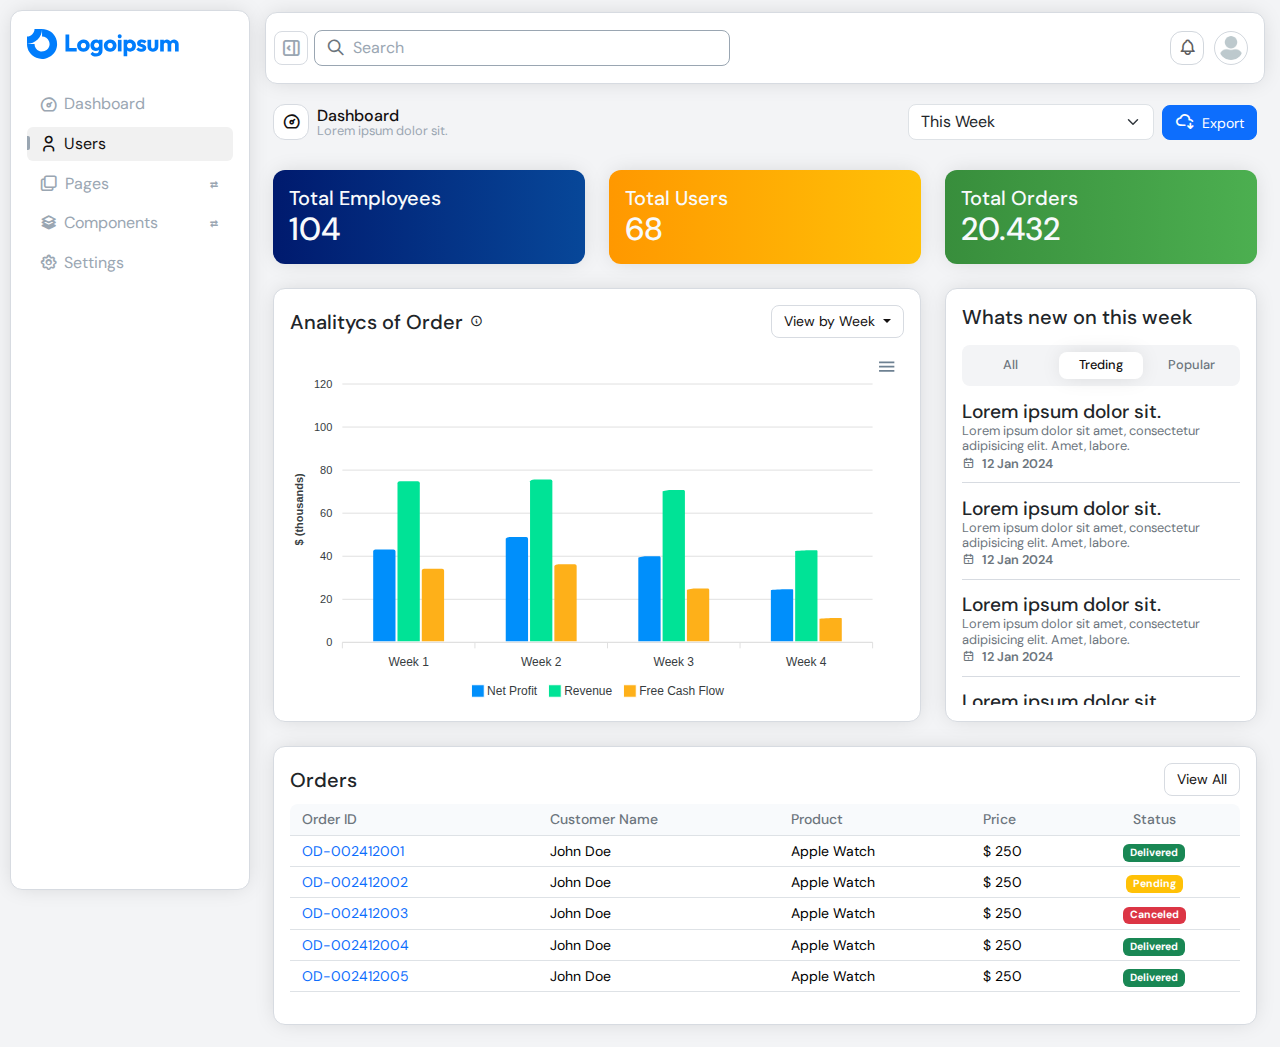
==== commit 65edf5cc: "refactor sidebar functionality and styles; implement responsive behavior and toggle visibility" ====
--- a/basic-admin/index.html
+++ b/basic-admin/index.html
@@ -36,15 +36,11 @@
 </head>
 
 <body>
-    <!-- get sidebar.html -->
-    <!-- <div include-html="sidebar.html"></div> -->
-
     <!-- Start Sidebar -->
-    <div class="sidebar" id="sidebar" sidebar-mode-mini="false">
+    <div class="sidebar" id="sidebar">
         <div class="sidebar-header">
             <a href="#" class="sidebar-brand"><img src="assets/img/logo.svg" alt="Logo"></a>
-            <a href="#" class="sidebar-brand-mini"><img src="assets/img/logo-mini.svg" alt="Logo"></a>
-            <button type="button" class="sidebar-toggle" id="sidebar-toggle">
+            <button type="button" class="sidebar-toggle-side hide" id="sidebar-toggle-side">
                 <i class="ti ti-layout-sidebar-right-expand"></i>
             </button>
         </div>
@@ -108,15 +104,16 @@
     </div>
     <!-- End Sidebar -->
 
-    <main>
-        <!-- get navbar.html -->
-        <!-- <div include-html="navbar.html"></div> -->
-
+    <main id="main">
         <!-- Start Navbar -->
         <nav class="navbar navbar-expand-lg">
             <div class="navbar-content" id="navbarNav">
                 <div class="navbar-nav">
-                    <div class="navbar-search">
+                    <button type="button" class="sidebar-toggle" id="sidebar-toggle">
+                        <i class="ti ti-layout-sidebar-right-expand"></i>
+                    </button>
+
+                    <div class="navbar-search" id="navbarSearch">
                         <div class="custom-input-group">
                             <div class="input-group-prefix">
                                 <i class="ti ti-search"></i>
@@ -212,7 +209,7 @@
 
                 <!-- Content Card -->
                 <div class="col-md-12">
-                    <div class="row content-card">
+                    <div class="row content-card row-gap-2">
                         <div class="col-12 col-md-4 content-card-item">
                             <div class="card">
                                 <div class="card-body">
@@ -368,64 +365,66 @@
                                 </a>
                             </div>
 
-                            <table class="table table-sm">
-                                <thead>
-                                    <tr>
-                                        <th>Order ID</th>
-                                        <th>Customer Name</th>
-                                        <th>Product</th>
-                                        <th>Price</th>
-                                        <th class="text-center">Status</th>
-                                    </tr>
-                                </thead>
-                                <tbody>
-                                    <tr>
-                                        <td>
-                                            <a href="#" class="text-primary">OD-002412001</a>
-                                        </td>
-                                        <td>John Doe</td>
-                                        <td>Apple Watch</td>
-                                        <td>$ 250</td>
-                                        <td class="text-center"><span class="badge bg-success">Delivered</span></td>
-                                    </tr>
-                                    <tr>
-                                        <td>
-                                            <a href="#" class="text-primary">OD-002412002</a>
-                                        </td>
-                                        <td>John Doe</td>
-                                        <td>Apple Watch</td>
-                                        <td>$ 250</td>
-                                        <td class="text-center"><span class="badge bg-warning">Pending</span></td>
-                                    </tr>
-                                    <tr>
-                                        <td>
-                                            <a href="#" class="text-primary">OD-002412003</a>
-                                        </td>
-                                        <td>John Doe</td>
-                                        <td>Apple Watch</td>
-                                        <td>$ 250</td>
-                                        <td class="text-center"><span class="badge bg-danger">Canceled</span></td>
-                                    </tr>
-                                    <tr>
-                                        <td>
-                                            <a href="#" class="text-primary">OD-002412004</a>
-                                        </td>
-                                        <td>John Doe</td>
-                                        <td>Apple Watch</td>
-                                        <td>$ 250</td>
-                                        <td class="text-center"><span class="badge bg-success">Delivered</span></td>
-                                    </tr>
-                                    <tr>
-                                        <td>
-                                            <a href="#" class="text-primary">OD-002412005</a>
-                                        </td>
-                                        <td>John Doe</td>
-                                        <td>Apple Watch</td>
-                                        <td>$ 250</td>
-                                        <td class="text-center"><span class="badge bg-success">Delivered</span></td>
-                                    </tr>
-                                </tbody>
-                            </table>
+                            <div class="table-responsive">
+                                <table class="table table-sm">
+                                    <thead>
+                                        <tr>
+                                            <th>Order ID</th>
+                                            <th>Customer Name</th>
+                                            <th>Product</th>
+                                            <th>Price</th>
+                                            <th class="text-center">Status</th>
+                                        </tr>
+                                    </thead>
+                                    <tbody>
+                                        <tr>
+                                            <td>
+                                                <a href="#" class="text-primary">OD-002412001</a>
+                                            </td>
+                                            <td>John Doe</td>
+                                            <td>Apple Watch</td>
+                                            <td>$ 250</td>
+                                            <td class="text-center"><span class="badge bg-success">Delivered</span></td>
+                                        </tr>
+                                        <tr>
+                                            <td>
+                                                <a href="#" class="text-primary">OD-002412002</a>
+                                            </td>
+                                            <td>John Doe</td>
+                                            <td>Apple Watch</td>
+                                            <td>$ 250</td>
+                                            <td class="text-center"><span class="badge bg-warning">Pending</span></td>
+                                        </tr>
+                                        <tr>
+                                            <td>
+                                                <a href="#" class="text-primary">OD-002412003</a>
+                                            </td>
+                                            <td>John Doe</td>
+                                            <td>Apple Watch</td>
+                                            <td>$ 250</td>
+                                            <td class="text-center"><span class="badge bg-danger">Canceled</span></td>
+                                        </tr>
+                                        <tr>
+                                            <td>
+                                                <a href="#" class="text-primary">OD-002412004</a>
+                                            </td>
+                                            <td>John Doe</td>
+                                            <td>Apple Watch</td>
+                                            <td>$ 250</td>
+                                            <td class="text-center"><span class="badge bg-success">Delivered</span></td>
+                                        </tr>
+                                        <tr>
+                                            <td>
+                                                <a href="#" class="text-primary">OD-002412005</a>
+                                            </td>
+                                            <td>John Doe</td>
+                                            <td>Apple Watch</td>
+                                            <td>$ 250</td>
+                                            <td class="text-center"><span class="badge bg-success">Delivered</span></td>
+                                        </tr>
+                                    </tbody>
+                                </table>
+                            </div>
                         </div>
                     </div>
                 </div>
--- a/basic-admin/assets/css/app.css
+++ b/basic-admin/assets/css/app.css
@@ -26,6 +26,7 @@
     background-color: var(--background-color);
     margin: 0;
     padding: 0;
+    position: relative;
 }
 
 h1,
@@ -55,6 +56,10 @@
     background-color: transparent;
 }
 
+.hide {
+    display: none;
+}
+
 .container {
     max-width: 1200px;
     margin: 0 auto;
@@ -65,9 +70,10 @@
 
 .sidebar {
     margin: 10px 0px 10px 10px;
+    width: 240px;
     height: calc(100vh - 20px);
     border-radius: var(--bs-border-radius-card);
-    position: fixed;
+    position: absolute;
     top: 0;
     left: 0;
     z-index: 1000;
@@ -77,18 +83,15 @@
     transition: 0.5s all ease-out;
 }
 
-.sidebar:not(.sidebar-mini) {
-    width: 240px;
-}
-
-.sidebar.sidebar-mini {
-    width: 70px;
-}
-
 .sidebar:hover {
     box-shadow: none;
 }
 
+.sidebar.sidebar-hide {
+    width: 0;
+    opacity: 0;
+}
+
 .sidebar .sidebar-header {
     padding: 18px 16px;
     display: flex;
@@ -96,37 +99,26 @@
     justify-content: space-between;
 }
 
-.sidebar.sidebar-mini .sidebar-header .sidebar-brand {
-    width: 0;
-    opacity: 0;
-}
-
 .sidebar .sidebar-header .sidebar-brand img {
     width: 75%;
 }
 
-.sidebar .sidebar-header .sidebar-brand-mini {
-    display: flex;
-    align-items: center;
-    justify-content: start;
-}
-
-.sidebar .sidebar-header .sidebar-brand-mini img {
-    width: 75%;
-}
-
-.sidebar:not(.sidebar-mini) .sidebar-header .sidebar-brand-mini {
-    width: 0;
-    opacity: 0;
-}
-
-.sidebar .sidebar-header .sidebar-toggle {
-    font-size: 1.3rem;
+.sidebar .sidebar-header .sidebar-toggle-side {
+    color: var(--default-text-color);
+}
+
+@media (max-width: 768px) {
+    .sidebar .sidebar-header .sidebar-toggle-side {
+        display: block;
+    }
+}
+
+.sidebar .sidebar-header .sidebar-toggle-side.active {
     color: var(--primary);
 }
 
-.sidebar.sidebar-mini .sidebar-header .sidebar-toggle {
-    display: none;
+.sidebar .sidebar-header .sidebar-toggle-side i {
+    font-size: 1.6rem !important;
 }
 
 .sidebar .sidebar-menu {
@@ -159,11 +151,6 @@
     opacity: 1;
     overflow: hidden;
     transition: 0.5s all ease-out;
-}
-
-.sidebar.sidebar-mini .sidebar-menu .sidebar-link .sidebar-item span {
-    width: 0;
-    opacity: 0;
 }
 
 .sidebar .sidebar-menu .sidebar-link .sidebar-item.active {
@@ -187,7 +174,7 @@
     color: var(--default-text-color);
 }
 
-.sidebar:not(.sidebar-mini) .sidebar-menu .sidebar-link .sidebar-item.sub-item::after {
+.sidebar .sidebar-menu .sidebar-link .sidebar-item.sub-item::after {
     content: '\2b81';
     font-size: 0.6rem;
     font-weight: bold;
@@ -197,7 +184,7 @@
     transition: 0.5s all ease-out;
 }
 
-.sidebar:not(.sidebar-mini) .sidebar-menu .sidebar-link .sidebar-item.sub-item:not(.collapsed)::after {
+.sidebar .sidebar-menu .sidebar-link .sidebar-item.sub-item:not(.collapsed)::after {
     transform: rotate(-90deg);
 }
 
@@ -235,20 +222,22 @@
 }
 
 main {
-    padding: 11px 15px;
+    position: relative;
+    padding: 12px 15px;
     margin-left: 250px;
     transition: 0.5s all ease-out;
 }
 
-/* main when .sidebar.sidebar-mini */
-.sidebar.sidebar-mini+main {
-    margin-left: 70px;
-}
-
-/* main when .sidebar.sidebar-mini */
-/* .sidebar+main {
-    margin-left: 250px;
-} */
+main.sidebar-hide {
+    margin-left: 0;
+}
+
+@media (max-width: 768px) {
+    main {
+        margin-left: 0;
+    }
+
+}
 
 /* Navbar */
 
@@ -279,13 +268,44 @@
     display: flex;
     align-items: center;
     justify-content: space-between;
+    flex-direction: row;
     gap: 2px;
+}
+
+.navbar .navbar-content .sidebar-toggle {
+    color: var(--primary);
+    border: var(--default-border-width) var(--default-border-style) var(--default-border-color);
+    border-radius: 8px;
+    padding: 0;
+    width: 34px;
+    height: 34px;
+    display: flex;
+    align-items: center;
+    justify-content: center;
+}
+
+.navbar .navbar-content .sidebar-toggle.active {
+    color: var(--default-text-color);
+}
+
+.navbar .navbar-content .sidebar-toggle i {
+    font-size: 1.4rem !important;
+}
+
+@media (max-width: 768px) {
+    .navbar .navbar-content .sidebar-toggle {
+        color: var(--default-text-color);
+    }
+    
+    .navbar .navbar-content .sidebar-toggle.active {
+        color: var(--primary);
+    }
 }
 
 .navbar .navbar-content .navbar-search {
     display: inline;
     width: 26rem;
-    margin-left: 8px;
+    margin-left: 4px;
 }
 
 .navbar .navbar-content .navbar-search .form-control {
@@ -294,6 +314,11 @@
 
 .navbar .navbar-content .dropdown .dropdown-toggle::after {
     display: none !important;
+}
+
+.navbar .navbar-content .dropdown .dropdown-menu {
+    right: 0;
+    left: auto;
 }
 
 .navbar .navbar-content .notification-dropdown .dropdown-toggle {
@@ -304,6 +329,10 @@
     display: flex;
     align-items: center;
     justify-content: center;
+}
+
+.navbar .navbar-content .notification-dropdown .dropdown-menu {
+    margin-top: 8px;
 }
 
 .navbar .navbar-content .profile-dropdown img {
@@ -312,6 +341,12 @@
     padding: 4px;
     border-radius: 50%;
     border: var(--default-border-width) var(--default-border-style) #9aa6b272;
+}
+
+@media (max-width: 768px) {
+    #navbarSearch {
+        display: none;
+    }
 }
 
 .content {
